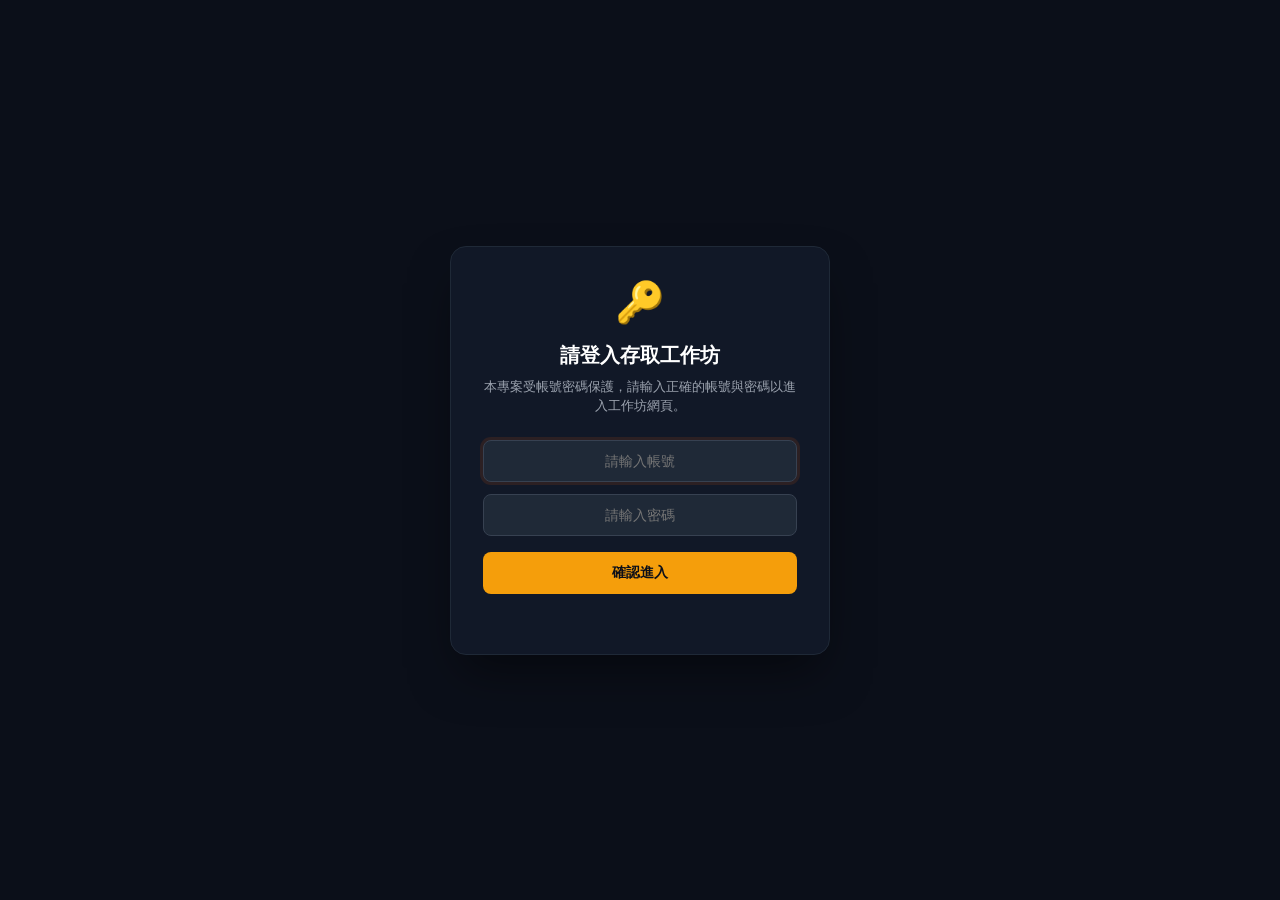
==== index.html @ 694200fd "feat: deploy HOOKED interactive workshop with Konya/Percy login protection and full assets" ====
<!DOCTYPE html>
<html lang="zh-Hant">
<head>
    <meta charset="UTF-8">
    <meta name="viewport" content="width=device-width, initial-scale=1.0">
    <title>HOOKED｜從自動反應到心理僵化 — 互動講義</title>
    <!-- Modern Fonts -->
    <link rel="preconnect" href="https://fonts.googleapis.com">
    <link rel="preconnect" href="https://fonts.gstatic.com" crossorigin>
    <link href="https://fonts.googleapis.com/css2?family=Outfit:wght@300;400;500;600;700;800&family=Plus+Jakarta+Sans:wght@300;400;500;600;700;800&family=Noto+Sans+TC:wght@300;400;500;700;900&display=swap" rel="stylesheet">
    
    <style>
        :root {
            --bg-page: #fafaf9; /* Cream/Rice White */
            --bg-card: #ffffff;
            --text-main: #1c1917; /* Dark Charcoal */
            --text-muted: #78716c;
            --border-color: #e7e5e4;
            
            /* Theme Accent Colors */
            --accent-green: #0f766e; /* Concept, Narrative, Reflection */
            --accent-orange: #ea580c; /* Core concepts, invitations */
            --accent-orange-hover: #c2410c;
            --accent-pink: #db2777; /* Exercise & Activity */
            --accent-pink-hover: #be185d;
            --accent-blue: #1d4ed8; /* Case study & Evidence */
            --accent-blue-hover: #1e40af;
            --accent-navy: #1e3a8a; /* Integration & Closing */
            
            --transition-speed: 0.35s;
            --shadow-premium: 0 20px 40px -15px rgba(28, 25, 23, 0.08);
        }

        * {
            box-sizing: border-box;
            margin: 0;
            padding: 0;
        }

        body {
            font-family: 'Plus Jakarta Sans', 'Noto Sans TC', sans-serif;
            background-color: var(--bg-page);
            color: var(--text-main);
            min-height: 100vh;
            display: flex;
            flex-direction: column;
            justify-content: center;
            align-items: center;
            overflow-x: hidden;
            padding: 20px;
        }

        /* 16:9 Presentation Wrapper */
        .presentation-wrapper {
            width: 100%;
            max-width: 1200px;
            aspect-ratio: 16 / 9;
            background: var(--bg-card);
            border: 1px solid var(--border-color);
            border-radius: 24px;
            box-shadow: var(--shadow-premium);
            position: relative;
            overflow: hidden;
            display: flex;
            flex-direction: column;
            transition: all 0.3s ease;
        }

        /* Slides viewport */
        .slides-viewport {
            flex: 1;
            position: relative;
            width: 100%;
            height: 100%;
        }

        /* Individual slide section */
        .slide-section {
            position: absolute;
            top: 0;
            left: 0;
            width: 100%;
            height: 100%;
            opacity: 0;
            pointer-events: none;
            display: flex;
            flex-direction: column;
            justify-content: space-between;
            padding: 40px 48px;
            transition: opacity var(--transition-speed) ease, transform var(--transition-speed) cubic-bezier(0.4, 0, 0.2, 1);
            transform: translateX(30px);
            overflow-y: auto;
        }

        .slide-section.active {
            opacity: 1;
            pointer-events: auto;
            transform: translateX(0);
        }

        .slide-section.prev-slide {
            transform: translateX(-30px);
        }

        /* Slide layout styles */
        .slide-header {
            display: flex;
            justify-content: space-between;
            align-items: flex-start;
            margin-bottom: 20px;
            border-bottom: 1px solid var(--border-color);
            padding-bottom: 12px;
            flex-shrink: 0;
        }

        .slide-type-tag {
            font-family: 'Outfit', sans-serif;
            font-size: 11px;
            font-weight: 800;
            text-transform: uppercase;
            letter-spacing: 2px;
            padding: 6px 14px;
            border-radius: 20px;
            color: white;
        }

        /* Accent theme badges */
        .tag-concept { background: var(--accent-green); }
        .tag-exercise { background: var(--accent-pink); }
        .tag-invitation { background: var(--accent-orange); }
        .tag-case { background: var(--accent-blue); }
        .tag-navy { background: var(--accent-navy); }

        .slide-title-wrap {
            display: flex;
            flex-direction: column;
            gap: 4px;
        }

        .slide-title {
            font-size: 24px;
            font-weight: 800;
            color: var(--text-main);
            letter-spacing: -0.5px;
        }

        .slide-subtitle {
            font-size: 13.5px;
            color: var(--text-muted);
        }

        .slide-body {
            flex: 1;
            display: flex;
            flex-direction: column;
            gap: 16px;
            justify-content: center;
        }

        /* Grid utilities */
        .grid-2 {
            display: grid;
            grid-template-columns: 1fr 1fr;
            gap: 28px;
            align-items: start;
        }

        .grid-3 {
            display: grid;
            grid-template-columns: 1fr 1fr 1fr;
            gap: 20px;
            align-items: start;
        }

        /* General Typography */
        p {
            font-size: 15px;
            line-height: 1.6;
            color: var(--text-main);
        }

        blockquote {
            border-left: 4px solid var(--accent-orange);
            padding: 10px 18px;
            background: #fff7ed;
            border-radius: 0 12px 12px 0;
            font-size: 14.5px;
            line-height: 1.55;
            color: #7c2d12;
            margin: 8px 0;
        }

        ul {
            padding-left: 20px;
            display: flex;
            flex-direction: column;
            gap: 6px;
        }

        li {
            font-size: 14px;
            line-height: 1.5;
            color: var(--text-main);
        }

        /* Inputs & Textareas */
        textarea, input[type="text"], input[type="number"] {
            width: 100%;
            background: #fafaf9;
            border: 1px solid var(--border-color);
            border-radius: 10px;
            padding: 10px 14px;
            font-family: inherit;
            font-size: 14px;
            color: var(--text-main);
            outline: none;
            transition: all 0.25s;
            resize: none;
        }

        textarea:focus, input[type="text"]:focus {
            border-color: var(--accent-orange);
            background: #ffffff;
            box-shadow: 0 0 0 3px rgba(234, 88, 12, 0.12);
        }

        .input-label {
            font-size: 12.5px;
            font-weight: 700;
            color: var(--text-muted);
            margin-bottom: 5px;
            display: block;
        }

        /* Buttons */
        .btn {
            display: inline-flex;
            align-items: center;
            justify-content: center;
            gap: 8px;
            padding: 10px 18px;
            border-radius: 10px;
            font-family: inherit;
            font-size: 13.5px;
            font-weight: 600;
            cursor: pointer;
            transition: all 0.2s;
            border: 1px solid transparent;
        }

        .btn-orange {
            background: var(--accent-orange);
            color: white;
        }

        .btn-orange:hover {
            background: var(--accent-orange-hover);
        }

        .btn-pink {
            background: var(--accent-pink);
            color: white;
        }

        .btn-pink:hover {
            background: var(--accent-pink-hover);
        }

        .btn-outline {
            background: transparent;
            border-color: var(--border-color);
            color: var(--text-main);
        }

        .btn-outline:hover {
            background: #f5f5f4;
        }

        .btn:disabled {
            background: #e7e5e4;
            color: #a8a29e;
            cursor: not-allowed;
            border-color: transparent;
        }

        /* Navigation Control Panel */
        .nav-control-panel {
            height: 72px;
            border-top: 1px solid var(--border-color);
            background: #ffffff;
            display: flex;
            align-items: center;
            justify-content: space-between;
            padding: 0 32px;
            flex-shrink: 0;
            z-index: 10;
        }

        .nav-btn-group {
            display: flex;
            align-items: center;
            gap: 12px;
        }

        .page-indicator-badge {
            font-family: 'Outfit', sans-serif;
            font-size: 14px;
            font-weight: 700;
            color: var(--text-main);
            background: #f5f5f4;
            padding: 6px 14px;
            border-radius: 20px;
            min-width: 70px;
            text-align: center;
        }

        .progress-bar-container {
            flex: 1;
            margin: 0 30px;
            display: flex;
            align-items: center;
            gap: 6px;
            height: 10px;
        }

        .progress-pill {
            flex: 1;
            height: 6px;
            background: #e7e5e4;
            border-radius: 4px;
            cursor: pointer;
            transition: all 0.2s;
        }

        .progress-pill.active {
            background: var(--accent-orange);
            height: 8px;
        }

        .progress-pill.passed {
            background: #a8a29e;
        }

        /* Autosave Badge */
        .autosave-badge {
            font-size: 11px;
            color: var(--accent-green);
            font-weight: 700;
            display: flex;
            align-items: center;
            gap: 4px;
            opacity: 0;
            transition: opacity 0.3s ease;
        }

        .autosave-badge.show {
            opacity: 1;
        }

        /* Watermark / Footer info */
        .slide-footer-watermark {
            margin-top: 16px;
            border-top: 1px dashed var(--border-color);
            padding-top: 10px;
            display: flex;
            justify-content: space-between;
            align-items: center;
            flex-shrink: 0;
        }

        /* Specific Page Designs */
        /* Page 1 Cover */
        #slide-1 {
            background-color: #0f172a;
            color: #f8fafc;
            justify-content: center;
            align-items: center;
            text-align: center;
        }

        #slide-1 .slide-title {
            color: #ffffff;
            font-size: 60px;
            font-weight: 900;
            font-family: 'Outfit', sans-serif;
            letter-spacing: 2px;
            margin-bottom: 10px;
            background: linear-gradient(135deg, #f97316, #db2777);
            -webkit-background-clip: text;
            -webkit-text-fill-color: transparent;
        }

        #slide-1 .slide-subtitle-chinese {
            font-size: 26px;
            font-weight: 700;
            letter-spacing: 1px;
            margin-bottom: 20px;
            color: #cbd5e1;
        }

        #slide-1 .slide-metaphor {
            font-size: 15px;
            font-style: italic;
            color: #94a3b8;
            border-left: none;
            background: transparent;
            padding: 0;
        }

        .vector-winding-line {
            width: 280px;
            height: 80px;
            margin: 20px auto;
            background-image: radial-gradient(circle, transparent 20%, #1e293b 20%, #1e293b 80%, transparent 80%, transparent), radial-gradient(circle, transparent 20%, #1e293b 20%, #1e293b 80%, transparent 80%, transparent);
            background-size: 20px 20px;
            background-position: 0 0, 10px 10px;
            opacity: 0.15;
        }

        /* Page 2 Quotes block */
        .cinematic-quote {
            font-size: 17.5px;
            font-weight: 600;
            color: var(--text-main);
            border-left: 4px solid var(--accent-pink);
            background: #fdf2f8;
            padding: 14px 20px;
            margin: 10px 0;
            border-radius: 0 12px 12px 0;
        }

        /* Video element styled container */
        .video-container {
            width: 100%;
            background: #000000;
            border-radius: 16px;
            overflow: hidden;
            box-shadow: 0 8px 24px rgba(0,0,0,0.12);
            border: 1px solid var(--border-color);
            position: relative;
            aspect-ratio: 16/9;
            display: flex;
            align-items: center;
            justify-content: center;
        }

        .video-player {
            width: 100%;
            height: 100%;
            object-fit: cover;
        }

        /* Page 8 Kiki-Bouba Guess buttons */
        .kiki-bouba-game-box {
            background: #ffffff;
            border: 1px solid var(--border-color);
            border-radius: 20px;
            padding: 24px;
            box-shadow: 0 4px 20px rgba(0,0,0,0.02);
            display: flex;
            flex-direction: column;
            gap: 20px;
        }

        .kiki-bouba-img {
            max-width: 100%;
            max-height: 220px;
            object-fit: contain;
            border-radius: 12px;
            display: block;
            margin: 0 auto;
        }

        .guess-card {
            background: #fafaf9;
            border: 1px solid var(--border-color);
            border-radius: 16px;
            padding: 16px;
            text-align: center;
            display: flex;
            flex-direction: column;
            gap: 12px;
            box-shadow: 0 2px 6px rgba(0,0,0,0.01);
        }

        .guess-title {
            font-size: 14.5px;
            font-weight: 700;
            color: var(--text-muted);
        }

        .guess-buttons {
            display: flex;
            gap: 12px;
            justify-content: center;
        }

        .btn-guess {
            flex: 1;
            padding: 12px 20px;
            font-family: 'Outfit', sans-serif;
            font-size: 18px;
            font-weight: 800;
            background: #ffffff;
            border: 2px solid var(--border-color);
            color: var(--text-main);
            border-radius: 12px;
            cursor: pointer;
            transition: all 0.2s cubic-bezier(0.4, 0, 0.2, 1);
        }

        .btn-guess:hover {
            border-color: var(--text-main);
            transform: translateY(-2px);
        }

        .btn-guess.active-kiki {
            background: var(--accent-pink);
            border-color: var(--accent-pink);
            color: #ffffff;
            box-shadow: 0 4px 14px rgba(219, 39, 119, 0.35);
        }

        .btn-guess.active-bouba {
            background: var(--accent-green);
            border-color: var(--accent-green);
            color: #ffffff;
            box-shadow: 0 4px 14px rgba(15, 118, 110, 0.35);
        }

        /* Gallery thumbnails style */
        .gallery-thumb {
            width: 48px;
            height: 48px;
            object-fit: cover;
            border-radius: 6px;
            border: 2px solid transparent;
            cursor: pointer;
            transition: all 0.2s;
            flex-shrink: 0;
        }

        .gallery-thumb:hover {
            border-color: var(--accent-orange);
            transform: scale(1.05);
        }

        .gallery-thumb.active {
            border-color: var(--accent-orange);
            box-shadow: 0 0 8px rgba(234, 88, 12, 0.3);
        }

        /* Pill classifications style */
        .btn-pill {
            flex: 1;
            padding: 8px 12px;
            font-size: 12px;
            font-weight: 600;
            border-radius: 20px;
            border: 1px solid var(--border-color);
            background: #ffffff;
            color: var(--text-main);
            cursor: pointer;
            transition: all 0.2s;
            text-align: center;
        }

        .btn-pill:hover {
            background: #f5f5f4;
        }

        .btn-pill.active-obs {
            background: #f0fdf4;
            border-color: var(--accent-green);
            color: #14532d;
            font-weight: 700;
            box-shadow: 0 2px 8px rgba(20, 83, 45, 0.1);
        }

        .btn-pill.active-int {
            background: #fff7ed;
            border-color: var(--accent-orange);
            color: #7c2d12;
            font-weight: 700;
            box-shadow: 0 2px 8px rgba(234, 88, 12, 0.1);
        }

        .btn-pill.active-uns {
            background: #f1f5f9;
            border-color: #64748b;
            color: #334155;
            font-weight: 700;
            box-shadow: 0 2px 8px rgba(100, 116, 139, 0.1);
        }

        .comp-table {
            width: 100%;
            border-collapse: collapse;
            background: #ffffff;
            border: 1px solid var(--border-color);
            border-radius: 12px;
            overflow: hidden;
            box-shadow: 0 4px 12px rgba(0,0,0,0.02);
            margin: 16px 0;
        }

        .comp-table th, .comp-table td {
            padding: 12px 18px;
            text-align: left;
            font-size: 14px;
        }

        .comp-table th {
            background: #fafaf9;
            font-weight: 700;
            border-bottom: 2px solid var(--border-color);
        }

        .comp-table td {
            border-bottom: 1px solid var(--border-color);
        }

        .comp-table tr:last-child td {
            border-bottom: none;
        }

        /* Case Study Highlighter */
        .case-text-pane {
            background: #ffffff;
            border: 1px solid var(--border-color);
            border-radius: 16px;
            padding: 14px 18px;
            height: 220px;
            overflow-y: hidden;
            line-height: 1.55;
            font-size: 13.5px;
            color: var(--text-main);
            box-shadow: inset 0 2px 8px rgba(0,0,0,0.01);
        }

        .case-sentence {
            cursor: pointer;
            border-radius: 4px;
            padding: 2px 4px;
            transition: all 0.2s;
        }

        .case-sentence:hover {
            background: #f5f5f4;
        }

        .case-sentence.highlight-individual {
            background: rgba(253, 186, 116, 0.4); /* light orange */
            border-bottom: 2px solid var(--accent-orange);
        }

        .case-sentence.highlight-team {
            background: rgba(167, 243, 208, 0.4); /* light green */
            border-bottom: 2px solid var(--accent-green);
        }

        .case-sentence.highlight-organization {
            background: rgba(191, 219, 254, 0.4); /* light blue */
            border-bottom: 2px solid var(--accent-blue);
        }

        .highlighter-legend {
            display: flex;
            gap: 16px;
            align-items: center;
            background: #fafaf9;
            padding: 12px 16px;
            border-radius: 12px;
            border: 1px solid var(--border-color);
        }

        .legend-pill {
            display: flex;
            align-items: center;
            gap: 8px;
            font-size: 13px;
            font-weight: 700;
            cursor: pointer;
            padding: 6px 12px;
            border-radius: 20px;
            border: 1px solid transparent;
            user-select: none;
        }

        .legend-pill.active {
            border-color: var(--text-main);
        }

        .indicator-dot {
            width: 12px;
            height: 12px;
            border-radius: 50%;
            display: inline-block;
        }

        /* Expandable cards */
        .analysis-accordions {
            display: flex;
            flex-direction: column;
            gap: 12px;
        }

        .accordion-card {
            border: 1px solid var(--border-color);
            border-radius: 16px;
            background: #ffffff;
            overflow: hidden;
            box-shadow: 0 4px 12px rgba(0,0,0,0.01);
            transition: all 0.3s;
        }

        .accordion-header {
            padding: 16px 24px;
            background: #fafaf9;
            font-weight: 700;
            font-size: 15px;
            cursor: pointer;
            display: flex;
            justify-content: space-between;
            align-items: center;
            user-select: none;
            border-bottom: 1px solid transparent;
        }

        .accordion-header.active {
            border-bottom-color: var(--border-color);
        }

        .accordion-body {
            padding: 20px 24px;
            display: none;
            flex-direction: column;
            gap: 16px;
        }

        .accordion-body.open {
            display: flex;
        }

        .highlight-feed {
            background: #fafaf9;
            border: 1px solid var(--border-color);
            border-radius: 12px;
            padding: 12px 16px;
            max-height: 120px;
            overflow-y: auto;
            font-size: 13px;
            display: flex;
            flex-direction: column;
            gap: 6px;
        }

        .highlight-feed-item {
            padding: 4px 8px;
            border-radius: 6px;
            font-style: italic;
        }

        /* Body Tension Selector */
        .body-silhouette-container {
            display: flex;
            justify-content: center;
            align-items: center;
            background: #ffffff;
            border: 1px solid var(--border-color);
            border-radius: 16px;
            padding: 16px;
            height: 280px;
        }

        .body-svg {
            height: 100%;
            max-height: 250px;
        }

        .body-hotspot {
            fill: rgba(234, 88, 12, 0.2);
            stroke: var(--accent-orange);
            stroke-width: 1.5;
            cursor: pointer;
            transition: all 0.2s;
        }

        .body-hotspot:hover {
            fill: rgba(234, 88, 12, 0.5);
        }

        .body-hotspot.selected {
            fill: var(--accent-orange);
            stroke: #ffffff;
            stroke-width: 2;
            filter: drop-shadow(0 0 4px rgba(234, 88, 12, 0.6));
        }

        /* Word counters */
        .counter-widget-card {
            background: #ffffff;
            border: 1px solid var(--border-color);
            border-radius: 16px;
            padding: 20px;
            display: flex;
            flex-direction: column;
            gap: 16px;
            box-shadow: 0 4px 12px rgba(0,0,0,0.01);
        }

        .counter-grid-chips {
            display: flex;
            flex-wrap: wrap;
            gap: 8px;
        }

        .counter-chip-btn {
            background: #fafaf9;
            border: 1px solid var(--border-color);
            border-radius: 20px;
            padding: 8px 14px;
            font-size: 13px;
            font-weight: 700;
            cursor: pointer;
            display: flex;
            align-items: center;
            gap: 6px;
            transition: all 0.2s;
        }

        .counter-chip-btn:hover {
            background: #f5f5f4;
        }

        .counter-chip-btn.certainty-active {
            border-color: var(--accent-orange);
            background: #fff7ed;
            color: #7c2d12;
        }

        .counter-chip-btn.open-active {
            border-color: var(--accent-green);
            background: #f0fdf4;
            color: #14532d;
        }

        .counter-display-bar {
            display: flex;
            align-items: center;
            justify-content: space-between;
            font-size: 13px;
            font-weight: 700;
            padding: 8px 12px;
            background: #fafaf9;
            border-radius: 8px;
            border: 1px solid var(--border-color);
        }

        /* closures */
        .pocket-checkbox-group {
            display: flex;
            flex-direction: column;
            gap: 10px;
            background: #fafaf9;
            padding: 16px;
            border-radius: 12px;
            border: 1px solid var(--border-color);
            max-height: 180px;
            overflow-y: auto;
        }

        .pocket-checkbox-label {
            display: flex;
            align-items: center;
            gap: 8px;
            font-size: 14.5px;
            font-weight: 600;
            cursor: pointer;
        }

        .pocket-checkbox-label input {
            width: 18px;
            height: 18px;
            cursor: pointer;
        }

        /* Utility Modal for Exporting */
        .modal {
            position: fixed;
            top: 0;
            left: 0;
            right: 0;
            bottom: 0;
            background: rgba(28, 25, 23, 0.4);
            backdrop-filter: blur(8px);
            z-index: 2000;
            display: none;
            align-items: center;
            justify-content: center;
            padding: 24px;
        }

        .modal.active {
            display: flex;
        }

        .modal-content {
            background: #ffffff;
            border-radius: 20px;
            max-width: 650px;
            width: 100%;
            max-height: 90vh;
            display: flex;
            flex-direction: column;
            box-shadow: 0 25px 50px -12px rgba(0,0,0,0.25);
            overflow: hidden;
            border: 1px solid var(--border-color);
        }

        .modal-header {
            padding: 20px 24px;
            border-bottom: 1px solid var(--border-color);
            display: flex;
            justify-content: space-between;
            align-items: center;
        }

        .modal-body {
            padding: 24px;
            overflow-y: auto;
            flex: 1;
        }

        .modal-footer {
            padding: 16px 24px;
            border-top: 1px solid var(--border-color);
            background: #fafaf9;
            display: flex;
            justify-content: flex-end;
            gap: 12px;
        }

        /* Toast notification */
        .toast {
            position: fixed;
            top: 30px;
            left: 50%;
            transform: translateX(-50%);
            background: #1c1917;
            color: #ffffff;
            padding: 12px 24px;
            border-radius: 30px;
            font-size: 14px;
            font-weight: 600;
            box-shadow: 0 10px 25px -5px rgba(0,0,0,0.15);
            z-index: 2100;
            display: none;
        }

        /* Premium secret card animation */
        .secret-card-hover {
            transition: transform 0.25s cubic-bezier(0.4, 0, 0.2, 1), box-shadow 0.25s cubic-bezier(0.4, 0, 0.2, 1) !important;
        }
        .secret-card-hover:hover {
            transform: translateY(-4px);
            box-shadow: 0 12px 24px -10px rgba(28, 25, 23, 0.08) !important;
        }

        /* Responsive Layout Overrides */
        @media (max-width: 1023px) {
            body {
                padding: 0;
            }
            .presentation-wrapper {
                aspect-ratio: auto;
                min-height: 100vh;
                border-radius: 0;
                border: none;
            }
            .slide-section {
                position: relative;
                opacity: 1;
                pointer-events: auto;
                transform: none !important;
                display: none;
                height: auto;
                min-height: calc(100vh - 72px);
                padding: 24px;
                overflow-y: visible;
            }
            .slide-section.active {
                display: flex;
            }
            .grid-2, .grid-3 {
                grid-template-columns: 1fr;
                gap: 20px;
            }
            .progress-bar-container {
                margin: 0 16px;
            }
        }
    
        /* Slide 2 Progressive Reveal styles */
        .slide2-hide-initially {
            opacity: 0;
            pointer-events: none;
            transition: opacity 0.5s ease;
        }
        .slide2-revealed .slide2-hide-initially {
            opacity: 1;
            pointer-events: auto;
        }

        /* High-quality print styles for PDF generation */
        @media print {
            body {
                background: #ffffff !important;
                color: #000000 !important;
                padding: 0 !important;
                margin: 0 !important;
                display: block !important;
                overflow: visible !important;
                -webkit-print-color-adjust: exact !important;
                print-color-adjust: exact !important;
            }
            #password-gate {
                display: none !important;
            }
            .presentation-wrapper {
                border: none !important;
                box-shadow: none !important;
                max-width: none !important;
                width: 100% !important;
                height: auto !important;
                aspect-ratio: auto !important;
                display: block !important;
                overflow: visible !important;
                background: #ffffff !important;
            }
            .slides-viewport {
                display: block !important;
                height: auto !important;
                overflow: visible !important;
            }
            .slide-section {
                position: relative !important;
                top: auto !important;
                left: auto !important;
                width: 100% !important;
                height: 100vh !important;
                aspect-ratio: 16 / 9 !important;
                opacity: 1 !important;
                pointer-events: auto !important;
                transform: none !important;
                display: flex !important;
                flex-direction: column !important;
                justify-content: space-between !important;
                page-break-after: always !important;
                break-after: page !important;
                overflow: hidden !important;
                padding: 40px 48px !important;
                box-sizing: border-box !important;
                margin: 0 !important;
                background: #ffffff !important;
            }
            .slide2-hide-initially {
                opacity: 1 !important;
                pointer-events: auto !important;
            }
            /* Reveal all progressive overlays */
            [id^="reveal-overlay-"] {
                display: none !important;
            }
            [id^="reveal-content-"] {
                filter: none !important;
                pointer-events: auto !important;
            }
            /* Hide print-unfriendly interface elements */
            .nav-control-panel, .autosave-badge, .btn, .btn-outline, .btn-orange, .autosave-badge {
                display: none !important;
            }
        }
</style>
</head>
<body>

    <!-- Login Protection Overlay -->
    <div id="password-gate" style="position: fixed; top: 0; left: 0; right: 0; bottom: 0; background-color: #0b0f19; display: flex; align-items: center; justify-content: center; z-index: 99999; transition: opacity 0.3s ease; font-family: system-ui, -apple-system, sans-serif;">
        <div style="background-color: #111827; border: 1px solid #1f2937; border-radius: 16px; padding: 32px; max-width: 380px; width: 100%; margin: 16px; text-align: center; box-shadow: 0 25px 50px -12px rgba(0, 0, 0, 0.5); color: #f3f4f6;">
            <div style="font-size: 40px; margin-bottom: 16px;">🔑</div>
            <h2 style="font-size: 20px; font-weight: bold; margin-bottom: 8px; color: #ffffff;">請登入存取工作坊</h2>
            <p style="color: #9ca3af; font-size: 13px; line-height: 1.5; margin-bottom: 24px;">本專案受帳號密碼保護，請輸入正確的帳號與密碼以進入工作坊網頁。</p>
            <form id="password-form" onsubmit="handleGateSubmit(event)">
                <input type="text" id="gate-username-input" style="width: 100%; box-sizing: border-box; padding: 12px; background-color: #1f2937; border: 1px solid #374151; border-radius: 8px; color: #ffffff; text-align: center; font-size: 14px; outline: none; margin-bottom: 12px; transition: border-color 0.2s;" placeholder="請輸入帳號" required autofocus autocomplete="username">
                <input type="password" id="gate-password-input" style="width: 100%; box-sizing: border-box; padding: 12px; background-color: #1f2937; border: 1px solid #374151; border-radius: 8px; color: #ffffff; text-align: center; font-size: 14px; outline: none; margin-bottom: 16px; transition: border-color 0.2s;" placeholder="請輸入密碼" required autocomplete="current-password">
                <button type="submit" style="width: 100%; padding: 12px; background-color: #f59e0b; border: none; border-radius: 8px; color: #0b0f19; font-weight: bold; font-size: 14px; cursor: pointer; transition: background-color 0.2s;">確認進入</button>
            </form>
            <p id="gate-error-msg" style="color: #ef4444; font-size: 12px; margin-top: 12px; height: 16px; opacity: 0; transition: opacity 0.2s; margin-bottom: 0;">帳號或密碼錯誤，請重試！</p>
        </div>
    </div>
    
    <script>
        (function() {
            if (sessionStorage.getItem('ea_hook_unlocked_konya') === 'true') {
                document.getElementById('password-gate').style.display = 'none';
            }
        })();

        function handleGateSubmit(e) {
            e.preventDefault();
            const username = document.getElementById('gate-username-input').value.trim();
            const password = document.getElementById('gate-password-input').value;
            const errorMsg = document.getElementById('gate-error-msg');
            
            if (username === 'Konya' && password === 'Percy') {
                sessionStorage.setItem('ea_hook_unlocked_konya', 'true');
                const gate = document.getElementById('password-gate');
                gate.style.opacity = '0';
                setTimeout(() => {
                    gate.style.display = 'none';
                }, 300);
            } else {
                errorMsg.style.opacity = '1';
                document.getElementById('gate-password-input').value = '';
                setTimeout(() => {
                    errorMsg.style.opacity = '0';
                }, 3000);
            }
        }
    </script>

    <!-- MAIN PRESENTATION SLIDESHOW -->
    <div class="presentation-wrapper">
        <div class="slides-viewport">

            <!-- PAGE 1: COVER -->
            <section class="slide-section active" id="slide-1">
                <div>
                    <h1 class="slide-title">HOOKED</h1>
                    <div class="slide-subtitle-chinese">從自動反應到心理僵化</div>
                    <div class="vector-winding-line"></div>
                    <blockquote class="slide-metaphor">
                        「當腦中的故事開始替我們做決定」<br>
                        <span style="font-size: 13px; color: #64748b; margin-top: 8px; display: inline-block;">When the story writes us — 當我們寫下故事，故事也開始寫下我們。</span>
                    </blockquote>
                </div>
                
                <div class="slide-footer-watermark">
                    <span style="font-size: 11px; color: var(--text-muted);">01 / 29 Cover</span>
                </div>
            </section>

            <!-- PAGE 2: FOREWORD -->
            <section class="slide-section" id="slide-2" onclick="onSlide2Click(event)" style="cursor: pointer; overflow:hidden;">
                <div class="slide-header slide2-hide-initially">
                    <div class="slide-title-wrap">
                        <div class="slide-title">腦中的電影，一直在播放</div>
                        <div class="slide-subtitle">一個故事如何反過來寫下我們。</div>
                    </div>
                    <span class="slide-type-tag tag-concept">概念開場</span>
                </div>
                
                <div class="slide-body grid-2">
                    <div>
                        <div class="slide2-hide-initially">
                            <p style="margin-bottom: 12.5px; line-height: 1.65; font-size:14px; color: var(--text-main);">
                                一部電影能否吸引觀眾，往往取決於它的「Hook」——一個簡單卻能抓住注意力、啟動情節並推動故事向前的核心設定。
                            </p>
                            <p style="margin-bottom: 12.5px; line-height: 1.65; font-size:14px; color: var(--text-main);">
                                我們的心智也在做類似的事。
                            </p>
                            <p style="margin-bottom: 12.5px; line-height: 1.65; font-size:14px; color: var(--text-main);">
                                每天的每一分鐘，我們都在替發生的事情編寫劇本，而這些劇本會在腦中的電影院裡播放。
                            </p>
                            <p style="margin-bottom: 12.5px; line-height: 1.65; font-size:14px; font-weight: 700; color: var(--accent-orange);">
                                但在自己的故事裡，被勾住並不一定令人著迷。它更常表現為一種讓人失去彈性的自動反應：
                            </p>
                        </div>
                        <div style="display:flex; flex-direction:column; gap:6px; margin-top:8px;">
                            <div style="font-size: 13.5px; font-weight: 600; color: var(--text-main); border-left: 4px solid var(--accent-pink); background: #fdf2f8; padding: 10px 14px; border-radius: 0 10px 10px 0; line-height: 1.5; box-shadow: 0 2px 6px rgba(0,0,0,0.01);">「再試也沒有用。」</div>
                            <div style="font-size: 13.5px; font-weight: 600; color: var(--text-main); border-left: 4px solid var(--accent-pink); background: #fdf2f8; padding: 10px 14px; border-radius: 0 10px 10px 0; line-height: 1.5; box-shadow: 0 2px 6px rgba(0,0,0,0.01);">「我們一直都是這樣做。」</div>
                            <div style="font-size: 13.5px; font-weight: 600; color: var(--text-main); border-left: 4px solid var(--accent-pink); background: #fdf2f8; padding: 10px 14px; border-radius: 0 10px 10px 0; line-height: 1.5; box-shadow: 0 2px 6px rgba(0,0,0,0.01);">「反正沒有人會聽。」</div>
                        </div>
                    </div>
                    <div class="slide2-hide-initially">
                        <p style="margin-bottom: 10px; line-height: 1.6; font-size:14px; font-weight: 700; color: var(--accent-green);">
                            👥 團隊與文化也會被勾住：
                        </p>
                        <p style="margin-bottom: 10px; line-height: 1.6; font-size:13px; color: var(--text-main);">
                            部門壁壘、僵硬規則、未受檢視的慣例，以及那些經常出現的「他們就是抗拒改變」，都可能排擠調整與適應的空間。
                        </p>
                        <p style="margin-bottom: 10px; line-height: 1.6; font-size:13px; color: var(--text-main);">
                            電影繼續播放，視野逐漸收窄，情節也愈來愈缺乏可能。
                        </p>
                        <blockquote style="margin: 8px 0; padding: 10px 14px; font-size: 12.5px; background: #fafaf9; border-left: 4px solid var(--accent-orange); color:#7c2d12; line-height:1.55;">
                            「你已經看過這部電影。我們的想法與感受，開始取代實際發生的事。我們習慣採取的行動，開始取代真正需要的行動。同一幕不斷重演，一次又一次。」
                        </blockquote>
                    </div>
                </div>

                <div class="slide-footer-watermark slide2-hide-initially">
                    <span style="font-size: 11px; color: var(--text-muted);">02 / 29 腦中的電影</span>
                </div>
            </section>

            <!-- PAGE 3: INTRO (LOCALIZED) -->
            <section class="slide-section" id="slide-3">
                <div class="slide-header">
                    <div class="slide-title-wrap">
                        <div class="slide-title">什麼是被「Hook」住？</div>
                        <div class="slide-subtitle">白話來說就是我們被大腦劇本給「套路」或「卡關」了。</div>
                    </div>
                    <span class="slide-type-tag tag-concept">概念開場</span>
                </div>
                
                <div class="slide-body" style="max-width: 800px; margin: 0 auto; width: 100%; display: flex; flex-direction: column; gap: 20px; justify-content: center;">
                    <div style="background: #fafaf9; border: 1px solid var(--border-color); border-radius: 20px; padding: 24px 32px; box-shadow: 0 4px 20px rgba(0,0,0,0.01);">
                        <p style="margin-bottom: 16px; font-weight: 800; font-size: 17px; color: var(--accent-orange); display: flex; align-items: center; gap: 6px;">💡 什麼是「被 Hook 住」？</p>
                        <p style="line-height: 1.7; font-size: 14.5px; color: var(--text-main); margin-bottom: 20px;">
                            「被 Hook 住」在心理學上是指<strong>認知融合</strong>。當日常事情發生時，我們的大腦會像自動導航一樣，在毫秒之間自動編好一套劇本，並讓我們對這個劇本深信不疑，失去退一步思考的彈性。
                        </p>
                        
                        <p style="margin-bottom: 12px; font-weight: 800; font-size: 15px; color: var(--accent-pink); display: flex; align-items: center; gap: 6px; border-top: 1px dashed var(--border-color); padding-top: 16px;">📌 台灣職場與生活的日常寫照：</p>
                        <ul style="gap: 10px; font-size: 14px; padding-left: 20px; color: var(--text-main);">
                            <li><strong>LINE 訊息不讀不回半天 ➔</strong> 大腦警報：「他絕對是故意針對我、討厭我！」</li>
                            <li><strong>開會時主管眉頭皺了一下 ➔</strong> 心中劇本：「完了，他是不是看不起我的提案？」</li>
                            <li><strong>主管簡訊：『等一下來辦公室找我』 ➔</strong> 恐慌腦補：「天啊，我是不是要被開除了？」</li>
                        </ul>
                    </div>
                </div>

                <div class="slide-footer-watermark">
                    <span style="font-size: 11px; color: var(--text-muted);">03 / 29 什麼是 Hooked</span>
                </div>
            </section>

            <!-- PAGE 4: EXPLORE MAP -->
            <section class="slide-section" id="slide-4">
                <div class="slide-header">
                    <div class="slide-title-wrap">
                        <div class="slide-title">課程學習地圖與影響範圍</div>
                        <div class="slide-subtitle">當想法與感受開始接管我們時，我們如何找回選擇。</div>
                    </div>
                    <span class="slide-type-tag tag-concept">學習地圖</span>
                </div>
                
                <div class="slide-body grid-2">
                    <div style="background: #f0f4f1; padding: 24px; border-radius: 16px; border: 1px solid rgba(15, 118, 110, 0.15); height: 100%;">
                        <h3 style="color: var(--accent-green); margin-bottom: 12px; font-size: 17px;">🔍 一起來探索...</h3>
                        <p style="font-size:14px; margin-bottom: 12px;">當想法、感受、角色或情境開始接管我們時，我們如何重新找回選擇：</p>
                        <ul style="gap: 6px;">
                            <li>如何察覺自己被勾住的時刻。</li>
                            <li>心理僵化如何出現在我們自己身上。</li>
                            <li>它如何出現在我們支持的人身上。</li>
                            <li>它如何進入團隊、關係與組織系統。</li>
                            <li>如何重新拉開距離，找回彈性。</li>
                        </ul>
                    </div>
                    <div style="background: #fff7ed; padding: 24px; border-radius: 16px; border: 1px solid rgba(234, 88, 12, 0.15); height: 100%;">
                        <h3 style="color: var(--accent-orange); margin-bottom: 12px; font-size: 17px;">⚠️ 這為什麼重要？</h3>
                        <ul style="gap: 6px;">
                            <li>我們容易與當下經驗黏在一起，視角收窄，選項減少。</li>
                            <li>這種融合會改變關係中的語氣，削弱心理安全感。</li>
                            <li>影響團隊決策、合作以及工作與生活的日常品質。</li>
                            <li>在不確定、時間壓力下，更容易導致團隊僵化。</li>
                        </ul>
                        <blockquote style="margin-top: 14px; padding: 8px 12px; font-size: 13px;">
                            <strong>心理僵化會縮小我們的視野，也縮小我們的選擇。</strong>
                        </blockquote>
                    </div>
                </div>

                <div class="slide-footer-watermark">
                    <span style="font-size: 11px; color: var(--text-muted);">04 / 29 學習地圖</span>
                </div>
            </section>

            <!-- PAGE 4: THOUGHT EXPERIMENT - SCENARIO 1 (PHONE) -->
            <section class="slide-section" id="slide-5">
                <div class="slide-header">
                    <div class="slide-title-wrap">
                        <div class="slide-title">體驗一｜黑暗中手機突然震動</div>
                        <div class="slide-subtitle">專注觀看左側情境影片，並如實記錄您的身心反應。</div>
                    </div>
                    <span class="slide-type-tag tag-exercise">感官體驗</span>
                </div>
                
                <div class="slide-body grid-2">
                    <div class="video-container">
                        <video class="video-player" src="Close_up_shot_of_a_smartphone.mp4" autoplay loop muted playsinline></video>
                    </div>
                    <div style="display: flex; flex-direction: column; gap: 16px;">
                        <div>
                            <span class="input-label">✍️ 1. 在這個情境下，我的身體感覺到……</span>
                            <textarea id="bodyFeeling_1" data-state-key="bodyFeeling_1" placeholder="例如：呼吸微停、手心微出汗、胸口有些許緊縮感..." rows="3"></textarea>
                        </div>
                        <div>
                            <span class="input-label">✍️ 2. 我會怎麼解讀這個情境？ (我腦中的故事是)</span>
                            <textarea id="firstStory_1" data-state-key="firstStory_1" placeholder="例如：完了，是不是出了什麼大事？感覺一定有緊急危機要處理..." rows="3"></textarea>
                        </div>
                    </div>
                </div>

                <div class="slide-footer-watermark">
                    <span style="font-size: 11px; color: var(--text-muted);">05 / 29 思想體驗 (1/4)</span>
                </div>
            </section>

            <!-- PAGE 5: THOUGHT EXPERIMENT - SCENARIO 2 (EMAIL) -->
            <section class="slide-section" id="slide-6">
                <div class="slide-header">
                    <div class="slide-title-wrap">
                        <div class="slide-title">體驗二｜收件匣信件爆滿</div>
                        <div class="slide-subtitle">專注觀看左側情境影片，並如實記錄您的身心反應。</div>
                    </div>
                    <span class="slide-type-tag tag-exercise">感官體驗</span>
                </div>
                
                <div class="slide-body grid-2">
                    <div class="video-container">
                        <video class="video-player" src="First_person_perspective_of_a.mp4" autoplay loop muted playsinline></video>
                    </div>
                    <div style="display: flex; flex-direction: column; gap: 16px;">
                        <div>
                            <span class="input-label">✍️ 1. 在這個情境下，我的身體感覺到……</span>
                            <textarea id="bodyFeeling_2" data-state-key="bodyFeeling_2" placeholder="例如：肩膀聳起、心跳稍微加快、呼吸變急促且淺..." rows="3"></textarea>
                        </div>
                        <div>
                            <span class="input-label">✍️ 2. 我會怎麼解讀這個情境？ (我腦中的故事是)</span>
                            <textarea id="firstStory_2" data-state-key="firstStory_2" placeholder="例如：事情永遠做不完！我是不是快要崩潰被事情淹沒了？..." rows="3"></textarea>
                        </div>
                    </div>
                </div>

                <div class="slide-footer-watermark">
                    <span style="font-size: 11px; color: var(--text-muted);">06 / 29 思想體驗 (2/4)</span>
                </div>
            </section>

            <!-- PAGE 6: THOUGHT EXPERIMENT - SCENARIO 3 (AIRPORT) -->
            <section class="slide-section" id="slide-7">
                <div class="slide-header">
                    <div class="slide-title-wrap">
                        <div class="slide-title">體驗三｜機場漫長急躁的排隊</div>
                        <div class="slide-subtitle">專注觀看左側情境影片，並如實記錄您的身心反應。</div>
                    </div>
                    <span class="slide-type-tag tag-exercise">感官體驗</span>
                </div>
                
                <div class="slide-body grid-2">
                    <div class="video-container">
                        <video class="video-player" src="Busy_airport_terminal_ambience.mp4" autoplay loop muted playsinline></video>
                    </div>
                    <div style="display: flex; flex-direction: column; gap: 16px;">
                        <div>
                            <span class="input-label">✍️ 1. 在這個情境下，我的身體感覺到……</span>
                            <textarea id="bodyFeeling_3" data-state-key="bodyFeeling_3" placeholder="例如：雙腿緊繃、眉頭微皺、呼吸感到有些悶熱與壓迫..." rows="3"></textarea>
                        </div>
                        <div>
                            <span class="input-label">✍️ 2. 我會怎麼解讀這個情境？ (我腦中的故事是)</span>
                            <textarea id="firstStory_3" data-state-key="firstStory_3" placeholder="例如：要趕不上飛機了！為什麼這些人動作那麼慢？真的好煩躁..." rows="3"></textarea>
                        </div>
                    </div>
                </div>

                <div class="slide-footer-watermark">
                    <span style="font-size: 11px; color: var(--text-muted);">07 / 29 思想體驗 (3/4)</span>
                </div>
            </section>

            <!-- PAGE 7: THOUGHT EXPERIMENT - SCENARIO 4 (OFFICE) -->
            <section class="slide-section" id="slide-8">
                <div class="slide-header">
                    <div class="slide-title-wrap">
                        <div class="slide-title">體驗四｜辦公室有節奏的敲鍵盤無人抬頭</div>
                        <div class="slide-subtitle">專注觀看左側情境影片，並如實記錄您的身心反應。</div>
                    </div>
                    <span class="slide-type-tag tag-exercise">感官體驗</span>
                </div>
                
                <div class="slide-body grid-2">
                    <div class="video-container">
                        <video class="video-player" src="Tracking_shot_through_a_modern.mp4" autoplay loop muted playsinline></video>
                    </div>
                    <div style="display: flex; flex-direction: column; gap: 16px;">
                        <div>
                            <span class="input-label">✍️ 1. 在這個情境下，我的身體感覺到……</span>
                            <textarea id="bodyFeeling_4" data-state-key="bodyFeeling_4" placeholder="例如：喉嚨有些乾澀、雙手冰冷、身體有種麻木隔離感..." rows="3"></textarea>
                        </div>
                        <div>
                            <span class="input-label">✍️ 2. 我會怎麼解讀這個情境？ (我腦中的故事是)</span>
                            <textarea id="firstStory_4" data-state-key="firstStory_4" placeholder="例如：每個人都像沒有靈魂的機器人，在這裡根本不安全，不能隨便說話..." rows="3"></textarea>
                        </div>
                    </div>
                </div>

                <div class="slide-footer-watermark">
                    <span style="font-size: 11px; color: var(--text-muted);">08 / 29 思想體驗 (4/4)</span>
                </div>
            </section>

            <!-- PAGE 8: KIKI BOUBA GUESS -->
            <section class="slide-section" id="slide-9">
                <div class="slide-header">
                    <div class="slide-title-wrap">
                        <div class="slide-title">練習｜Kiki & Bouba 直覺配對</div>
                        <div class="slide-subtitle">請點選按鈕，憑直覺猜一猜左側與右側圖形各自對應哪一個名字。</div>
                    </div>
                    <span class="slide-type-tag tag-exercise">直覺配對</span>
                </div>
                
                <div class="slide-body">
                    <div class="kiki-bouba-game-box">
                        <div>
                            <img src="KIKI AND BOUBA.jpg" alt="Kiki and Bouba Shapes" class="kiki-bouba-img">
                        </div>
                        
                        <div class="grid-2" style="max-width: 650px; margin: 0 auto; width: 100%;">
                            <!-- Left Guess Card -->
                            <div class="guess-card">
                                <span class="guess-title">👈 左側圖形是？</span>
                                <div class="guess-buttons">
                                    <button type="button" class="btn-guess" id="btn-left-kiki" onclick="makeGuess('left', 'kiki')">Kiki</button>
                                    <button type="button" class="btn-guess" id="btn-left-bouba" onclick="makeGuess('left', 'bouba')">Bouba</button>
                                </div>
                            </div>
                            <!-- Right Guess Card -->
                            <div class="guess-card">
                                <span class="guess-title">👉 右側圖形是？</span>
                                <div class="guess-buttons">
                                    <button type="button" class="btn-guess" id="btn-right-kiki" onclick="makeGuess('right', 'kiki')">Kiki</button>
                                    <button type="button" class="btn-guess" id="btn-right-bouba" onclick="makeGuess('right', 'bouba')">Bouba</button>
                                </div>
                            </div>
                        </div>
                    </div>
                    
                    <div style="display:flex; justify-content:space-between; align-items:center; margin-top: 8px; background:#fdf2f8; padding: 10px 20px; border-radius:12px; border:1px dashed var(--accent-pink);">
                        <div>
                            <span class="input-label" style="margin-bottom:0; display:inline-block; margin-right:10px;">你花了多久做出決定？</span>
                            <select id="decisionSpeed" data-state-key="decisionSpeed" style="width: 200px; padding:6px; border-radius:8px; background:#ffffff;">
                                <option value="">-- 請選擇 --</option>
                                <option value="almost-instantly">幾乎立刻</option>
                                <option value="thought-briefly">思考了一下</option>
                                <option value="hesitated">有些猶豫</option>
                                <option value="hard-to-decide">很難決定</option>
                            </select>
                        </div>
                    </div>
                </div>

                <div class="slide-footer-watermark">
                    <span style="font-size: 11px; color: var(--text-muted);">09 / 29 Kiki-Bouba 直覺</span>
                </div>
            </section>

            <!-- PAGE 9: CHOICE FEELINGS -->
            <section class="slide-section" id="slide-10">
                <div class="slide-header">
                    <div class="slide-title-wrap">
                        <div class="slide-title">書寫邀請｜做決定時的狀態記錄</div>
                        <div class="slide-subtitle">在知道常見結果之前，記錄您的內在心智運作。</div>
                    </div>
                    <span class="slide-type-tag tag-invitation">書寫邀請</span>
                </div>
                
                <div class="slide-body grid-2">
                    <div style="display:flex; flex-direction:column; gap: 14px;">
                        <div>
                            <span class="input-label">✍️ 當你做出選擇時，你感覺到什麼？</span>
                            <textarea id="instinctFeeling" data-state-key="instinctFeeling" placeholder="例如：自然、確定、沒有多想、覺得其中一個答案很明顯、稍微猶豫……" rows="3"></textarea>
                        </div>
                        <div>
                            <span class="input-label">✍️ 你認為自己是根據什麼做出判斷？</span>
                            <textarea id="decisionBasis" data-state-key="decisionBasis" placeholder="例如：聲音的形狀、發音的嘴型、尖銳與平滑的視覺感覺..." rows="3"></textarea>
                        </div>
                    </div>
                    
                    <div style="display:flex; flex-direction:column; gap: 20px; justify-content: center;">
                        <div class="slider-wrapper">
                            <span class="input-label">📊 你的大腦多快就覺得自己「知道」答案？ (信心/確定感評分)</span>
                            <div class="slider-labels">
                                <span>1 (完全沒把握)</span>
                                <span id="certaintyValLabel" style="font-weight:800; color:var(--accent-orange); font-size:16px;">5</span>
                                <span>10 (非常確定)</span>
                            </div>
                            <input type="range" id="certaintyScore" data-state-key="certaintyScore" min="1" max="10" value="5" oninput="document.getElementById('certaintyValLabel').textContent = this.value; saveState();">
                        </div>

                        <div style="text-align: center;">
                            <button id="btnViewResult" class="btn btn-pink" style="padding: 14px 28px; width: 100%; font-size:15px; cursor: pointer;" onclick="goToSlide(11)">
                                🔓 查看大家通常怎麼選 (點擊進入下一頁揭曉)
                            </button>
                        </div>
                    </div>
                </div>

                <div class="slide-footer-watermark">
                    <span style="font-size: 11px; color: var(--text-muted);">10 / 29 選擇時的感受</span>
                </div>
            </section>

            <!-- PAGE 10: KIKI BOUBA REVEAL -->
            <section class="slide-section" id="slide-11">
                <div class="slide-header">
                    <div class="slide-title-wrap">
                        <div class="slide-title">Kiki & Bouba 實驗揭曉</div>
                        <div class="slide-subtitle">世界上大多數人都做出了一模一樣的選擇</div>
                    </div>
                    <span class="slide-type-tag tag-exercise">結果揭曉</span>
                </div>
                
                <div class="slide-body grid-2">
                    <div class="kiki-bouba-img-container" style="background:#fef1f8; text-align: center; border-radius: 16px; padding: 12px;">
                        <img src="KIKI AND BOUBA.jpg" alt="Kiki and Bouba Reveal" class="kiki-bouba-img">
                        <div style="display:flex; justify-content: space-around; width: 100%; margin-top: 12px; font-weight:800; font-size: 18px; color: var(--accent-pink);">
                            <span>⚡ 左圖：Kiki</span>
                            <span>☁️ 右圖：Bouba</span>
                        </div>
                    </div>
                    <div>
                        <p style="margin-bottom:12px; font-weight: 700; color: var(--accent-pink);">為什麼會這樣？我們甚至不會說這種抽象語言！</p>
                        <p style="margin-bottom:12px; font-size: 14.5px;">這被稱為「跨感官聯結」，大腦會自動且瞬間將<strong>視覺上的尖銳形狀</strong>與<strong>發音短促的 Kiki</strong> 連結；將<strong>圓滑的水滴狀</strong>與<strong>圓潤飽滿的 Bouba</strong> 連結。</p>
                        <p style="font-size: 14px; color: var(--text-muted); margin-bottom: 12px;">大腦是一部意義製造機。面對完全陌生的符號，它會在毫秒間建立解釋，並帶給您強烈的「確定感」。</p>
                        
                        <div>
                            <span class="input-label" style="font-size:12px;">✍️ 反思：在工作或生活中，還有哪些時候大腦也會如此「瞬間編出故事」？</span>
                            <textarea id="lifeInstantStory" data-state-key="lifeInstantStory" placeholder="例如：看到某人的表情、收到一句簡短訊息、對方沒有回信、主管沒有採納提案、同事在會議中沉默..." rows="2" style="font-size:13px;"></textarea>
                        </div>
                    </div>
                </div>

                <div class="slide-footer-watermark">
                    <span style="font-size: 11px; color: var(--text-muted);">11 / 29 實驗揭曉</span>
                </div>
            </section>

            <!-- PAGE 11: HOOK BIAS ROUND 1 (PURE EXPERIENCE) -->
            <section class="slide-section" id="slide-12">
                <div class="slide-header">
                    <div class="slide-title-wrap">
                        <div class="slide-title">活動一｜第一輪：快速命名 (Quick Naming)</div>
                        <div class="slide-subtitle">指認事實：專注於周遭事物，觀察此時心智的速度。</div>
                    </div>
                    <span class="slide-type-tag tag-exercise">第一輪</span>
                </div>
                
                <div class="slide-body grid-2">
                    <div style="background:#f0fdf4; border:1px solid rgba(15,118,110,0.1); padding:28px; border-radius:20px; height:100%; display:flex; flex-direction:column; justify-content:center; gap:16px;">
                        <p style="font-size:17px; line-height:1.75; font-weight:700; color:var(--accent-green);">
                            「請以最快的速度，指著你周圍視線所及的任何物件，並大聲喊出它的名字。」
                        </p>
                        <p style="font-size:14.5px; line-height:1.6; color:var(--text-muted);">
                            （例如：白板、椅子、燈、窗戶、杯子、滑鼠...）<br><br>
                            * 規則：只喊名詞，不加任何多餘的形容與好壞修飾。
                        </p>
                    </div>
                    
                    <div style="display:flex; flex-direction:column; justify-content:flex-start; gap:12px; height:100%;">
                        <div>
                            <span class="input-label" style="font-size:13.5px; margin-bottom:4px; display:block;">✍️ 體驗記錄：在這一輪「指認事實物體」時，我感覺大腦的反應是...</span>
                            <textarea id="biasRound1Feel" data-state-key="biasRound1Feel" placeholder="例如：速度非常快，看見什麼就脫口而出，完全不需要耗費腦力去思考..." rows="3" style="font-size:12.5px; padding:10px;"></textarea>
                        </div>
                        
                        <!-- Decrypt Card Round 1 -->
                        <div id="reveal-card-12" onclick="revealCard(12)" style="position: relative; cursor: pointer; border-radius: 16px; margin-top: 4px;">
                            <!-- Overlay -->
                            <div id="reveal-overlay-12" style="position: absolute; top:0; left:0; width:100%; height:100%; background: rgba(240,253,254,0.85); border: 1px dashed var(--accent-green); border-radius:16px; display:flex; align-items:center; justify-content:center; z-index:10; transition: opacity 0.3s ease;">
                                <span style="color: var(--accent-green); font-weight:800; font-size:13px;">💡 點擊滑鼠看第一輪原理與解密</span>
                            </div>
                            
                            <!-- Content (Initially blurred) -->
                            <div id="reveal-content-12" style="filter: blur(4px); pointer-events: none; transition: filter 0.3s ease; background:#f0fdf4; border:1px solid rgba(15,118,110,0.15); padding:12px 16px; border-radius:16px; box-shadow:0 2px 8px rgba(0,0,0,0.01);">
                                <div style="display:flex; align-items:center; gap:8px; margin-bottom:4px;">
                                    <span style="background:var(--accent-green); color:white; font-size:9px; font-weight:800; padding:2px 6px; border-radius:20px; font-family:'Outfit';">ROUND 1</span>
                                    <strong style="color:var(--accent-green); font-size:13px;">Fact Categorization</strong>
                                </div>
                                <h4 style="font-size:13.5px; font-weight:800; margin-bottom:4px; color:#14532d;">第一輪：分類指認</h4>
                                <p style="font-size:11.5px; line-height:1.45; color:#166534; margin: 0;">
                                    大腦極速匹配名詞資料庫。這雖省力，卻容易讓我們養成習慣，<strong>誤以為我們隨口說出的「個人解讀」，事實上只是主觀故事，卻被當作不可推翻的客觀事實。</strong>
                                </p>
                            </div>
                        </div>
                    </div>
                </div>

                <div class="slide-footer-watermark">
                    <span style="font-size: 11px; color: var(--text-muted);">12 / 29 Hook Bias 快速命名</span>
                </div>
            </section>

            <!-- PAGE 12: HOOK BIAS ROUND 2 (PURE EXPERIENCE) -->
            <section class="slide-section" id="slide-13">
                <div class="slide-header">
                    <div class="slide-title-wrap">
                        <div class="slide-title">活動一｜第二輪：重新想像 (Re-imagination)</div>
                        <div class="slide-subtitle">打破習慣：挑戰為眼前的物品定義完全不同的意義。</div>
                    </div>
                    <span class="slide-type-tag tag-exercise">第二輪</span>
                </div>
                
                <div class="slide-body grid-2">
                    <div style="background:#fff7ed; border:1px solid rgba(234,88,12,0.1); padding:28px; border-radius:20px; height:100%; display:flex; flex-direction:column; justify-content:center; gap:16px;">
                        <p style="font-size:17px; line-height:1.75; font-weight:700; color:var(--accent-orange);">
                            「再次看著剛剛那一輪同樣的物件。但這一次，請對著它們大聲喊出『完全無邏輯、不相干』的新名字！」
                        </p>
                        <p style="font-size:14.5px; line-height:1.6; color:var(--text-muted);">
                            （例如指著：椅子 ➔ 喊「大象」、窗戶 ➔ 喊「一本書」、桌子 ➔ 喊「一艘船」）<br><br>
                            * 規則：速度要快，打破你的常規認知。
                        </p>
                    </div>
                    
                    <div style="display:flex; flex-direction:column; justify-content:flex-start; gap:12px; height:100%;">
                        <div>
                            <span class="input-label" style="font-size:13.5px; margin-bottom:4px; display:block;">✍️ 體驗記錄：在這一輪「重新想像名字」時，我感覺大腦在尋找詞彙時...</span>
                            <textarea id="biasRound2Feel" data-state-key="biasRound2Feel" placeholder="例如：有明顯的卡頓感！大腦會本能想說出原本正確的名字，必須要刻意踩煞車，才能勉強想出別的替代詞..." rows="3" style="font-size:12.5px; padding:10px;"></textarea>
                        </div>
                        
                        <!-- Decrypt Card Round 2 -->
                        <div id="reveal-card-13" onclick="revealCard(13)" style="position: relative; cursor: pointer; border-radius: 16px; margin-top: 4px;">
                            <!-- Overlay -->
                            <div id="reveal-overlay-13" style="position: absolute; top:0; left:0; width:100%; height:100%; background: rgba(255,247,237,0.85); border: 1px dashed var(--accent-orange); border-radius:16px; display:flex; align-items:center; justify-content:center; z-index:10; transition: opacity 0.3s ease;">
                                <span style="color: var(--accent-orange); font-weight:800; font-size:13px;">💡 點擊滑鼠看第二輪原理與解密</span>
                            </div>
                            
                            <!-- Content (Initially blurred) -->
                            <div id="reveal-content-13" style="filter: blur(4px); pointer-events: none; transition: filter 0.3s ease; background:#fff7ed; border:1px solid rgba(234,88,12,0.15); padding:12px 16px; border-radius:16px; box-shadow:0 2px 8px rgba(0,0,0,0.01);">
                                <div style="display:flex; align-items:center; gap:8px; margin-bottom:4px;">
                                    <span style="background:var(--accent-orange); color:white; font-size:9px; font-weight:800; padding:2px 6px; border-radius:20px; font-family:'Outfit';">ROUND 2</span>
                                    <strong style="color:var(--accent-orange); font-size:13px;">Creative Flexibility</strong>
                                </div>
                                <h4 style="font-size:13.5px; font-weight:800; margin-bottom:4px; color:#7c2d12;">第二輪：創意彈性</h4>
                                <p style="font-size:11.5px; line-height:1.45; color:#9a3412; margin: 0;">
                                    重新命名需要大腦抑制預設反射、尋找創意。這需要刻意消耗認知能量，<strong>說明了我們若要看見別的可能性、跳脫慣性，就必須主動付出心智努力（Step Out）。</strong>
                                </p>
                            </div>
                        </div>
                    </div>
                </div>

                <div class="slide-footer-watermark">
                    <span style="font-size: 11px; color: var(--text-muted);">13 / 29 Hook Bias 重新想像</span>
                </div>
            </section>

            <!-- PAGE 13: HOOK BIAS ROUND 3 (PURE EXPERIENCE) -->
            <section class="slide-section" id="slide-14">
                <div class="slide-header">
                    <div class="slide-title-wrap">
                        <div class="slide-title">活動一｜第三輪：說出缺點 (Criticizing)</div>
                        <div class="slide-subtitle">自動導航：看見任何物品，立刻拋出你的評價與批判。</div>
                    </div>
                    <span class="slide-type-tag tag-exercise">第三輪</span>
                </div>
                
                <div class="slide-body grid-2">
                    <div style="background:#fdf2f8; border:1px solid rgba(219,39,119,0.1); padding:28px; border-radius:20px; height:100%; display:flex; flex-direction:column; justify-content:center; gap:16px;">
                        <p style="font-size:17px; line-height:1.75; font-weight:700; color:var(--accent-pink);">
                            「最後一輪，看著周遭的任何物件，不加思考，立即大聲說出它不好、被你嫌棄、不順眼或很廉價的缺點！」
                        </p>
                        <p style="font-size:14.5px; line-height:1.6; color:var(--text-muted);">
                            （例如：這個燈看起來很醜、這個筆記本封面好髒、這個鍵盤打起來有夠吵……）<br><br>
                            * 規則：不需要查證客觀原因，順著腦中直覺指責。
                        </p>
                    </div>
                    
                    <div style="display:flex; flex-direction:column; justify-content:flex-start; gap:12px; height:100%;">
                        <div>
                            <span class="input-label" style="font-size:13.5px; margin-bottom:4px; display:block;">✍️ 體驗記錄：在這一輪「快速挑剔與批判」時，我的感受是...</span>
                            <textarea id="biasRound3Feel" data-state-key="biasRound3Feel" placeholder="例如：竟然感到意外的順暢！不需要花太多力氣思考，各種不順眼、嫌棄的詞彙很自然就浮現出來..." rows="3" style="font-size:12.5px; padding:10px;"></textarea>
                        </div>
                        
                        <!-- Decrypt Card Round 3 -->
                        <div id="reveal-card-14" onclick="revealCard(14)" style="position: relative; cursor: pointer; border-radius: 16px; margin-top: 4px;">
                            <!-- Overlay -->
                            <div id="reveal-overlay-14" style="position: absolute; top:0; left:0; width:100%; height:100%; background: rgba(253,242,248,0.85); border: 1px dashed var(--accent-pink); border-radius:16px; display:flex; align-items:center; justify-content:center; z-index:10; transition: opacity 0.3s ease;">
                                <span style="color: var(--accent-pink); font-weight:800; font-size:13px;">💡 點擊滑鼠看第三輪原理與解密</span>
                            </div>
                            
                            <!-- Content (Initially blurred) -->
                            <div id="reveal-content-14" style="filter: blur(4px); pointer-events: none; transition: filter 0.3s ease; background:#fdf2f8; border:1px solid rgba(219,39,119,0.15); padding:12px 16px; border-radius:16px; box-shadow:0 2px 8px rgba(0,0,0,0.01);">
                                <div style="display:flex; align-items:center; gap:8px; margin-bottom:4px;">
                                    <span style="background:var(--accent-pink); color:white; font-size:9px; font-weight:800; padding:2px 6px; border-radius:20px; font-family:'Outfit';">ROUND 3</span>
                                    <strong style="color:var(--accent-pink); font-size:13px;">Negativity Bias</strong>
                                </div>
                                <h4 style="font-size:13.5px; font-weight:800; margin-bottom:4px; color:#9d174d;">第三輪：負面偏誤</h4>
                                <p style="font-size:11.5px; line-height:1.45; color:#9d174d; margin: 0;">
                                    為了生存防衛，大腦天生非常擅長挑剔與焦慮。<strong>我們能零延遲、不需要任何客觀依據地產出指責與評價，這正是日常生活中 Hook（被套路）最容易形成的溫床。</strong>
                                </p>
                            </div>
                        </div>
                    </div>
                </div>

                <div class="slide-footer-watermark">
                    <span style="font-size: 11px; color: var(--text-muted);">14 / 29 Hook Bias 說出缺點</span>
                </div>
            </section>

            <!-- PAGE 14: HOOK BIAS VOTE -->
            <section class="slide-section" id="slide-15">
                <div class="slide-header">
                    <div class="slide-title-wrap">
                        <div class="slide-title">活動一｜哪一輪最容易完成？</div>
                        <div class="slide-subtitle">請回顧前三頁您的體驗數據，進行直覺投票與綜合反思。</div>
                    </div>
                    <span class="slide-type-tag tag-exercise">直覺投票</span>
                </div>
                
                <div class="slide-body grid-2">
                    <div style="background:#fafaf9; border:1px solid var(--border-color); padding:24px; border-radius:20px; height:100%; display:flex; flex-direction:column; justify-content:center; gap:12px;">
                        <strong style="color:var(--accent-navy); font-size:16px;">📊 全班統計趨勢：</strong>
                        <p style="font-size:14px; line-height:1.6;">當我們在工作坊或課堂中，詢問學員哪一輪最容易完成時，通常有高達 **85% - 90%** 的學員會指出：</p>
                        <blockquote style="margin: 8px 0; border-left-color: var(--accent-pink); background: #fff1f2; color:#9f1239;">
                            「第三輪（批判/挑剔）完成的速度和流暢度，遠大於第二輪，甚至比第一輪命名還要更有衝動。」
                        </blockquote>
                    </div>
                    
                    <div style="display:flex; flex-direction:column; gap:16px; justify-content:center; height:100%;">
                        <div>
                            <span class="input-label" style="font-size:13.5px; color:var(--accent-orange); font-weight:700;">📊 您個人的體驗中，哪一輪最容易完成？</span>
                            <select id="biasEasiestRound" data-state-key="biasEasiestRound" style="background:#ffffff; padding:10px; border-radius:8px;">
                                <option value="">-- 請點選你的體驗 --</option>
                                <option value="Round 1 (Quick Naming)">第一輪最容易 (指認事實命名)</option>
                                <option value="Round 2 (Re-imagination)">第二輪最容易 (打破規則想像)</option>
                                <option value="Round 3 (Criticizing/Negatives)">第三輪最容易 (挑剔批判缺點)</option>
                            </select>
                        </div>
                        <div>
                            <span class="input-label" style="font-size:13.5px;">✍️ 綜合反思：你認為為什麼會這樣？這透露了大腦的什麼慣性？</span>
                            <textarea id="biasReflection" data-state-key="biasReflection" placeholder="例如：大腦似乎對『尋找缺點與負面指責』有一套超高效的自動駕駛。在工作上遇到新挑戰時，我是否也常常在還沒確認前，就自動浮現挑剔或擔憂的故事？..." rows="4"></textarea>
                        </div>
                    </div>
                </div>

                <div class="slide-footer-watermark">
                    <span style="font-size: 11px; color: var(--text-muted);">15 / 29 課後直覺投票</span>
                </div>
            </section>

            <!-- PAGE 15: HOOK BIAS REVEAL (REDESIGNED LAYOUT FOR MAXIMUM READABILITY) -->
            <section class="slide-section" id="slide-16">
                <div class="slide-header">
                    <div class="slide-title-wrap">
                        <div class="slide-title">解密｜心智「批判自動駕駛」的三個秘密</div>
                        <div class="slide-subtitle">為什麼我們批判他人特別熟練？從認知科學看被套路的隱藏機制。</div>
                    </div>
                    <span class="slide-type-tag tag-concept">原理揭曉</span>
                </div>
                
                <div class="slide-body">
                    <div class="grid-2" style="width:100%; gap:24px; align-items:stretch; height: 100%;">
                        <!-- Conclusion card -->
                        <div style="background:#f8fafc; border:1px solid var(--border-color); border-radius:20px; padding:24px 32px; display:flex; flex-direction:column; justify-content:center; gap:12px; height: 100%;">
                            <div style="display:flex; align-items:center; gap:6px; color:var(--accent-navy); font-weight:800; font-size:16px;">
                                💡 核心結論：
                            </div>
                            <p style="font-size:14.5px; line-height:1.7; color:#334155; font-weight:700;">
                                批判與焦慮，是人類心智最省力、最直覺的默認模式 (Default Mode)。
                            </p>
                            <p style="font-size:13.5px; line-height:1.65; color:#64748b; margin: 0;">
                                當面對複雜工作、跨部門溝通或主管簡訊時，大腦拋出的第一個批評或擔心，本質上只是威脅防禦系統丟出的 Hook（未經驗證的信念）。如果信以為真，就會鎖死視野、失去彈性。
                            </p>
                        </div>

                        <!-- Reflection form -->
                        <div style="display:flex; flex-direction:column; justify-content:center; background: #fafaf9; border: 1px solid var(--border-color); padding: 24px 32px; border-radius: 20px; height: 100%;">
                            <span class="input-label" style="font-size:14px; font-weight:800; color:var(--text-main); margin-bottom:8px; display:flex; align-items:center; gap:4px;">
                                ✍️ 個人頓悟：當理解了這三個機制後，在未來的職場決策與對話中，你打算如何提醒自己？
                            </span>
                            <textarea id="biasRevealInsight" data-state-key="biasRevealInsight" placeholder="例如：當我下意識覺得對方在推託時（第三輪的負面偏誤），我會提醒自己這只是大腦的防衛反應。我需要先停頓（第二輪的創意空間），並去向對方確認客觀的觀察事實（第一輪）..." rows="5" style="font-size:13px; padding:12px; line-height:1.6;"></textarea>
                        </div>
                    </div>
                </div>

                <div class="slide-footer-watermark">
                    <span style="font-size: 11px; color: var(--text-muted);">16 / 29 Hook Bias 揭密結論</span>
                </div>
            </section>

            <!-- PAGE 16: OBSERVATION VS INTERPRETATION A (SLIDED FROM 15) -->
            <section class="slide-section" id="slide-17">
                <div class="slide-header">
                    <div class="slide-title-wrap">
                        <div class="slide-title">活動二｜你真的只是看見嗎？ (觀察描述)</div>
                    </div>
                    <span class="slide-type-tag tag-exercise">觀察描述</span>
                </div>
                
                <div class="slide-body grid-2">
                    <div style="display:flex; flex-direction:column; gap:0; height:100%; justify-content:center;">
                        <!-- Large preview panel displaying observation_interpretation.jpg -->
                        <div style="background:#f5f5f4; border:1px solid var(--border-color); border-radius:16px; height: 290px; display:flex; align-items:center; justify-content:center; overflow:hidden; box-shadow: 0 4px 12px rgba(0,0,0,0.02);">
                            <img id="obsPreviewImg" src="observation_interpretation.jpg" alt="Observation vs Interpretation" style="max-height:100%; max-width:100%; object-fit:contain;">
                        </div>
                        <input type="hidden" id="obsSelectedPhoto" data-state-key="obsSelectedPhoto" value="observation_interpretation.jpg">
                    </div>
                    
                    <div style="display:flex; flex-direction:column; gap:12px;">
                        <span class="input-label" style="color:var(--accent-orange);">📝 快速描述：依直覺寫下三個你看到的事實 (不帶解釋與好壞評論)</span>
                        <div>
                            <span class="input-label" style="font-size:11px;">內容 1：</span>
                            <input type="text" id="obs_1" data-state-key="obs_1" placeholder="例如：他戴著深色鏡片的眼鏡...">
                        </div>
                        <div>
                            <span class="input-label" style="font-size:11px;">內容 2：</span>
                            <input type="text" id="obs_2" data-state-key="obs_2" placeholder="例如：他的雙手交叉在胸前...">
                        </div>
                        <div>
                            <span class="input-label" style="font-size:11px;">內容 3：</span>
                            <input type="text" id="obs_3" data-state-key="obs_3" placeholder="例如：他整個人躺在地上...">
                        </div>
                    </div>
                </div>

                <div class="slide-footer-watermark">
                    <span style="font-size: 11px; color: var(--text-muted);">17 / 29 描述外在事物</span>
                </div>
            </section>

            <!-- PAGE 17: OBSERVATION VS INTERPRETATION B (SLIDED FROM 16) -->
            <section class="slide-section" id="slide-18">
                <div class="slide-header">
                    <div class="slide-title-wrap">
                        <div class="slide-title">這是觀察，還是腦補？ (分類診斷)</div>
                        <div class="slide-subtitle">我們自以為的觀察描述，是否已經混入了大腦的預設解讀？</div>
                    </div>
                    <span class="slide-type-tag tag-exercise">分類診斷</span>
                </div>
                
                <div class="slide-body grid-2">
                    <div style="background:#fafaf9; border:1px solid var(--border-color); padding:14px 16px; border-radius:16px; font-size:12.5px; display:flex; flex-direction:column; gap:8px; overflow:hidden; box-sizing:border-box;">
                        <strong style="color:var(--accent-green); font-size:13.5px;">📌 核心學習定義</strong>
                        <p style="line-height:1.45; margin:0;"><strong>觀察 (Observation)：</strong><br>可以直接看見、聽見，或經由客觀媒介直接記錄的事實（例如：他躺在地上、雙手抱胸）。</p>
                        <p style="line-height:1.45; margin:0;"><strong>解讀 (Interpretation)：</strong><br>我們對事實賦予的原因、意圖、情緒、角色或意義（例如：他心情不好、他不想參與、他戴墨鏡在裝酷）。</p>
                        <div style="background:#f0fdf4; border-left:4px solid var(--accent-green); padding:6px 10px; border-radius:0 8px 8px 0; font-size:11.5px; font-weight:700; color:#14532d; margin-top:2px;">
                            💡 診斷依據：如果用攝影機拍下來，它能直接證明你寫的句子嗎？
                        </div>
                    </div>
                    
                    <div style="display:flex; flex-direction:column; gap:12px; max-height: 320px; overflow-y: auto; padding-right:6px;">
                        <!-- Item 1 -->
                        <div style="border-bottom: 1px dashed var(--border-color); padding-bottom:12px;">
                            <span class="input-label" style="font-size:11px;">您填寫的描述 1：</span>
                            <blockquote id="obsText_1" style="font-size:12.5px; font-weight:700; border-left-color:var(--accent-green); background:#f0fdf4; margin:4px 0; padding:4px 10px;"></blockquote>
                            <div style="display:flex; gap:8px; margin: 8px 0;">
                                <button type="button" class="btn-pill" id="pill-1-obs" onclick="classifyObs(1, 'observation')">接近觀察</button>
                                <button type="button" class="btn-pill" id="pill-1-int" onclick="classifyObs(1, 'interpretation')">已經加入解讀</button>
                                <button type="button" class="btn-pill" id="pill-1-uns" onclick="classifyObs(1, 'unsure')">不確定</button>
                            </div>
                            <input type="text" id="addedWord_1" data-state-key="addedWord_1" placeholder="如果是解讀，哪一個詞是我自己加上的意義？" style="font-size:12px; padding:6px;">
                        </div>
                        
                        <!-- Item 2 -->
                        <div style="border-bottom: 1px dashed var(--border-color); padding-bottom:12px;">
                            <span class="input-label" style="font-size:11px;">您填寫的描述 2：</span>
                            <blockquote id="obsText_2" style="font-size:12.5px; font-weight:700; border-left-color:var(--accent-green); background:#f0fdf4; margin:4px 0; padding:4px 10px;"></blockquote>
                            <div style="display:flex; gap:8px; margin: 8px 0;">
                                <button type="button" class="btn-pill" id="pill-2-obs" onclick="classifyObs(2, 'observation')">接近觀察</button>
                                <button type="button" class="btn-pill" id="pill-2-int" onclick="classifyObs(2, 'interpretation')">已經加入解讀</button>
                                <button type="button" class="btn-pill" id="pill-2-uns" onclick="classifyObs(2, 'unsure')">不確定</button>
                            </div>
                            <input type="text" id="addedWord_2" data-state-key="addedWord_2" placeholder="如果是解讀，哪一個詞是我自己加上的意義？" style="font-size:12px; padding:6px;">
                        </div>

                        <!-- Item 3 -->
                        <div>
                            <span class="input-label" style="font-size:11px;">您填寫的描述 3：</span>
                            <blockquote id="obsText_3" style="font-size:12.5px; font-weight:700; border-left-color:var(--accent-green); background:#f0fdf4; margin:4px 0; padding:4px 10px;"></blockquote>
                            <div style="display:flex; gap:8px; margin: 8px 0;">
                                <button type="button" class="btn-pill" id="pill-3-obs" onclick="classifyObs(3, 'observation')">接近觀察</button>
                                <button type="button" class="btn-pill" id="pill-3-int" onclick="classifyObs(3, 'interpretation')">已經加入解讀</button>
                                <button type="button" class="btn-pill" id="pill-3-uns" onclick="classifyObs(3, 'unsure')">不確定</button>
                            </div>
                            <input type="text" id="addedWord_3" data-state-key="addedWord_3" placeholder="如果是解讀，哪一個詞是我自己加上的意義？" style="font-size:12px; padding:6px;">
                        </div>
                    </div>
                </div>

                <div class="slide-footer-watermark">
                    <span style="font-size: 11px; color: var(--text-muted);">18 / 29 觀察或解讀</span>
                </div>
            </section>

            <!-- PAGE 18: OBSERVATION VS INTERPRETATION C (SLIDED FROM 17) -->
            <section class="slide-section" id="slide-19">
                <div class="slide-header">
                    <div class="slide-title-wrap">
                        <div class="slide-title">我的故事，需要被驗證嗎？ (Reality Check)</div>
                        <div class="slide-subtitle">與被觀察者進行真實性驗證，藉此拆解客觀正確性與心智推測的距離。</div>
                    </div>
                    <span class="slide-type-tag tag-exercise">真實性驗證</span>
                </div>
                
                <div class="slide-body grid-2">
                    <div style="display:flex; flex-direction:column; gap:12px; background:#eff6ff; padding:16px; border-radius:16px; border:1px solid rgba(29,78,216,0.1);">
                        <strong style="color:var(--accent-blue); font-size:14px;">📝 驗證板：將大家的推論分為三類</strong>
                        <div>
                            <span class="input-label" style="font-size:11px;">1. 直接可確認的觀察事實：</span>
                            <textarea id="realityConfirm" data-state-key="realityConfirm" placeholder="例如：確實戴著有度數的眼鏡、手交叉..." rows="1" style="font-size:12px; background:#ffffff;"></textarea>
                        </div>
                        <div>
                            <span class="input-label" style="font-size:11px; color:var(--accent-green);">2. 碰巧猜對的部分 (但當下無直接證據)：</span>
                            <textarea id="realityLucky" data-state-key="realityLucky" placeholder="例如：我當下確實很累（猜對了但當時只是臆測）..." rows="1" style="font-size:12px; background:#ffffff;"></textarea>
                        </div>
                        <div>
                            <span class="input-label" style="font-size:11px; color:var(--accent-orange);">3. 推論與實際情況不同 (猜錯的故事)：</span>
                            <textarea id="realityWrong" data-state-key="realityWrong" placeholder="例如：我戴太陽眼鏡不是為了擋太陽，是因為它是近視變色片..." rows="1" style="font-size:12px; background:#ffffff;"></textarea>
                        </div>
                        <blockquote style="margin: 0; padding:6px 12px; font-size:11px;">
                            <strong>📢 核心洞見：猜對的推測，仍然是推測，在驗證前它不是事實。</strong>
                        </blockquote>
                    </div>
                    
                    <div class="grid-2" style="gap:12px;">
                        <div style="display:flex; flex-direction:column; gap:8px;">
                            <div>
                                <span class="input-label" style="font-size:11.5px;">✍️ 哪個推測讓你最有把握？</span>
                                <textarea id="rcConfident" data-state-key="rcConfident" placeholder="例如：覺得他躺在地上一定是累了..." rows="2" style="font-size:12px;"></textarea>
                            </div>
                            <div>
                                <span class="input-label" style="font-size:11.5px;">✍️ 當時你依據了哪些線索？</span>
                                <textarea id="rcClues" data-state-key="rcClues" placeholder="因為地板很冰、而且他雙眼緊閉..." rows="2" style="font-size:12px;"></textarea>
                            </div>
                        </div>
                        <div style="display:flex; flex-direction:column; gap:8px;">
                            <div>
                                <span class="input-label" style="font-size:11.5px;">✍️ 你悄悄補上了什麼內容？</span>
                                <textarea id="rcAdded" data-state-key="rcAdded" placeholder="我自動補上了「他剛經歷繁重工作」的故事..." rows="2" style="font-size:12px;"></textarea>
                            </div>
                            <div>
                                <span class="input-label" style="font-size:11.5px; color:var(--accent-orange);">✍️ 若依此故事行動，可能會？</span>
                                <textarea id="rcAction" data-state-key="rcAction" placeholder="我copy可能輕手輕腳走開，失去與他當面確認的機會..." rows="2" style="font-size:12px;"></textarea>
                            </div>
                        </div>
                    </div>
                </div>

                <div class="slide-footer-watermark">
                    <span style="font-size: 11px; color: var(--text-muted);">19 / 29 真實性驗證</span>
                </div>
            </section>

            <!-- PAGE 19: MEANING MACHINE (SLIDED FROM 18) -->
            <section class="slide-section" id="slide-20">
                <div class="slide-header">
                    <div class="slide-title-wrap">
                        <div class="slide-title">心智是一部「意義製造機」</div>
                        <div class="slide-subtitle">快速配對、形成解讀並帶來確定感的運作機制</div>
                    </div>
                    <span class="slide-type-tag tag-concept">心智機制</span>
                </div>
                
                <div class="slide-body grid-2">
                    <div>
                        <p style="margin-bottom: 14px;">剛剛您在 Page 10 評估自己知道答案的確定感是：<strong id="prevCertaintyVal" style="color:var(--accent-orange); font-size:18px;">5</strong> 分。</p>
                        <p style="margin-bottom: 14px;">在完全沒有客觀標準答案的情況下，大腦依然非常快速且肯定地做出了判斷。這正是人類大腦為了生存演化出的卓越能力：</p>
                        
                        <div style="background:#f5f5f4; border:1px solid var(--border-color); padding: 14px; border-radius: 12px; font-size: 14.5px; font-weight: 700; text-align:center; margin: 10px 0;">
                            零碎訊息 ➔ 快速配對 ➔ 形成解讀 ➔ 產生強烈確定感
                        </div>
                        
                        <p style="font-size:14px; color: var(--text-muted);">這項能力讓我們能快速做出反應、避開危險。然而，在面臨現代複雜的職場與人際關係時，大腦如果<strong>過早鎖定單一的故事</strong>並信以為真，就會帶來視野收窄的代價。</p>
                    </div>
                    
                    <div>
                        <span class="input-label">✍️ 試想：當大腦「瞬間編出故事」且我們深信不疑時，我們通常會怎麼做？</span>
                        <textarea id="meaningMachineReflection" data-state-key="meaningMachineReflection" placeholder="例如：我會開始採取防衛防禦、減少溝通、甚至在還沒向對方確認前就放棄嘗試..." rows="4"></textarea>
                        <blockquote style="margin-top: 14px; font-size:13.5px;">
                            <strong>大腦一定會編故事，但我們不必讓第一個故事成為唯一的真相。</strong>
                        </blockquote>
                    </div>
                </div>

                <div class="slide-footer-watermark">
                    <span style="font-size: 11px; color: var(--text-muted);">20 / 29 意義製造機</span>
                </div>
            </section>

            <!-- PAGE 20: RIGIDITY DEFINITION (SLIDED FROM 19) -->
            <section class="slide-section" id="slide-21">
                <div class="slide-header">
                    <div class="slide-title-wrap">
                        <div class="slide-title">核心概念｜心理僵化：當思維慣性限制了我們的選擇</div>
                        <div class="slide-subtitle">當我們把腦中的故事當成事實，並讓它開始接管行動，我們就被勾住了。</div>
                    </div>
                    <span class="slide-type-tag tag-invitation" style="background: var(--accent-orange);">核心概念</span>
                </div>
                
                <div class="slide-body">
                    <div class="grid-2">
                        <div>
                            <p style="margin-bottom:12px;">被勾住（Hooked），是指<strong>內在表徵（想法、故事）</strong>與<strong>現實（實際發生的事）</strong>之間的距離，在我們的感受中消失了。</p>
                            <p style="margin-bottom:12px;">一個想法、情緒、角色、群體、情境或系統，開始被視為「事情的唯一真相」。我們與它糾纏得如此緊密，以至於它開始替我們決定行為。</p>
                            
                            <blockquote style="margin-top: 12px; font-size:14px; font-weight:700;">
                                面對複雜性時，僵化會成為一種危險。在複雜情境中，僵化是有毒的。
                            </blockquote>
                        </div>
                        
                        <div>
                            <span class="input-label" style="color:var(--accent-orange);">對照表：拉開距離 vs 被勾住</span>
                            <table class="comp-table">
                                <thead>
                                    <tr>
                                        <th>還看得見距離 (Step Out)</th>
                                        <th>被勾住 (Hooked)</th>
                                    </tr>
                                </thead>
                                <tbody>
                                    <tr>
                                        <td>我注意到自己有一個想法</td>
                                        <td style="color:var(--accent-orange); font-weight:600;">事情就是這樣</td>
                                    </tr>
                                    <tr>
                                        <td>我感到害怕</td>
                                        <td style="color:var(--accent-orange); font-weight:600;">這件事一定很危險</td>
                                    </tr>
                                    <tr>
                                        <td>我傾向使用原本的方法</td>
                                        <td style="color:var(--accent-orange); font-weight:600;">只有這個方法可行</td>
                                    </tr>
                                    <tr>
                                        <td>我目前習慣這套流程</td>
                                        <td style="color:var(--accent-orange); font-weight:600;">流程絕對不能改</td>
                                    </tr>
                                </tbody>
                            </table>
                        </div>
                    </div>
                </div>

                <div class="slide-footer-watermark">
                    <span style="font-size: 11px; color: var(--text-muted);">21 / 29 心理僵化</span>
                </div>
            </section>

            <!-- PAGE 21: CASE STUDY (SLIDED FROM 20) -->
            <section class="slide-section" id="slide-22" style="overflow:hidden;">
                <div class="slide-header">
                    <div class="slide-title-wrap">
                        <div class="slide-title">案例研究｜手術室中的 Hook</div>
                        <div class="slide-subtitle">醫療現場筆記：一次致命的視野收窄與心理僵化過程</div>
                    </div>
                    <span class="slide-type-tag tag-case">案例研究</span>
                </div>
                
                <div class="slide-body">
                    <div class="highlighter-legend" style="padding: 8px 12px; gap: 10px;">
                        <span style="font-size:12.5px; font-weight:700;">🖍️ 請點選Legend分類，然後點擊下方句子來標記：</span>
                        <div class="legend-pill active" id="legend-individual" onclick="setHighlighterCategory('individual')" style="background: rgba(253, 186, 116, 0.3); color:#ea580c; font-size: 12px; padding: 4px 10px;">
                            <span class="indicator-dot" style="background:#ea580c;"></span> 個人變得僵化
                        </div>
                        <div class="legend-pill" id="legend-team" onclick="setHighlighterCategory('team')" style="background: rgba(167, 243, 208, 0.3); color:#0f766e; font-size: 12px; padding: 4px 10px;">
                            <span class="indicator-dot" style="background:#0f766e;"></span> 團隊動態沉默
                        </div>
                        <div class="legend-pill" id="legend-organization" onclick="setHighlighterCategory('organization')" style="background: rgba(191, 219, 254, 0.3); color:#1d4ed8; font-size: 12px; padding: 4px 10px;">
                            <span class="indicator-dot" style="background:#1d4ed8;"></span> 組織文化影響
                        </div>
                        <button class="btn btn-outline" style="padding:4px 8px; font-size:11px;" onclick="clearCaseHighlights()">🧹 清除全部高亮</button>
                    </div>

                    <div class="case-text-pane" id="caseTextPane">
                        <!-- Sentences will be populated dynamically by JS to allow sentence-level toggles -->
                    </div>
                </div>

                <div class="slide-footer-watermark">
                    <span style="font-size: 11px; color: var(--text-muted);">22 / 29 手術室案例</span>
                </div>
            </section>

            <!-- PAGE 22: THREE LAYER ANALYSIS - INDIVIDUAL (Me) -->
            <section class="slide-section" id="slide-23">
                <div class="slide-header">
                    <div class="slide-title-wrap">
                        <div class="slide-title">案例分析｜辨識個人層面 Hook (Me)</div>
                        <div class="slide-subtitle">請填寫您的個人層面診斷分析與觀察。</div>
                    </div>
                    <span class="slide-type-tag tag-case">系統分析</span>
                </div>
                
                <div class="slide-body grid-2">
                    <div style="background: #fafaf9; border: 1px solid var(--border-color); border-radius: 20px; padding: 24px; display: flex; flex-direction: column; gap: 10px; height: 100%;">
                        <span class="input-label" style="font-weight: 800; font-size: 14.5px; color: var(--accent-orange);">您高亮標記為「個人變得僵化」的內容：</span>
                        <div class="highlight-feed" id="feed-individual" style="flex: 1; min-height: 200px; max-height: 280px; overflow-y: auto;"></div>
                    </div>
                    <div style="background: #fafaf9; border: 1px solid var(--border-color); border-radius: 20px; padding: 24px; display: flex; flex-direction: column; gap: 14px; height: 100%;">
                        <div>
                            <span class="input-label" style="font-weight: 800; font-size: 14.5px; color: var(--accent-orange); margin-bottom: 8px;">案例診斷句型填空：</span>
                            <div style="display:flex; align-items:center; gap:8px; margin-bottom:12px; font-size: 14px;">
                                <span>個人可能被</span>
                                <input type="text" id="diagIndiv1" data-state-key="diagIndiv1" style="padding:6px 10px; font-size:13px; border: 1px solid var(--border-color); border-radius: 8px; width: 120px;" placeholder="專業身分/自信">
                                <span>與</span>
                                <input type="text" id="diagIndiv2" data-state-key="diagIndiv2" style="padding:6px 10px; font-size:13px; border: 1px solid var(--border-color); border-radius: 8px; width: 120px;" placeholder="對失敗的恐懼">
                                <span>勾住。</span>
                            </div>
                        </div>
                        <div style="flex: 1; display: flex; flex-direction: column; gap: 6px;">
                            <span class="input-label" style="font-weight: 800; font-size: 14.5px; color: var(--accent-orange);">✍️ 思考引導與討論：</span>
                            <textarea id="diagIndivText" data-state-key="diagIndivText" placeholder="除了本案例，在工作或生活中，個人在面對時間壓力或被要求認錯時，還可能在哪些情境被勾住？" rows="4" style="font-size:13px; padding: 12px; line-height: 1.55; flex: 1;"></textarea>
                        </div>
                    </div>
                </div>

                <div class="slide-footer-watermark">
                    <span style="font-size: 11px; color: var(--text-muted); float:left;">23 / 29 三層分析 (1/3)</span>
                    <div style="font-size:11px; color: var(--accent-orange); font-weight:700; display:inline-block; margin-left:20px;">💡 Hook 描述的是模式，不是替人貼標籤。</div>
                </div>
            </section>

            <!-- PAGE 23: THREE LAYER ANALYSIS - TEAM (We) -->
            <section class="slide-section" id="slide-24">
                <div class="slide-header">
                    <div class="slide-title-wrap">
                        <div class="slide-title">案例分析｜辨識團隊層面 Hook (We)</div>
                        <div class="slide-subtitle">請填寫您的團隊動態診斷分析與觀察。</div>
                    </div>
                    <span class="slide-type-tag tag-case">系統分析</span>
                </div>
                
                <div class="slide-body grid-2">
                    <div style="background: #fafaf9; border: 1px solid var(--border-color); border-radius: 20px; padding: 24px; display: flex; flex-direction: column; gap: 10px; height: 100%;">
                        <span class="input-label" style="font-weight: 800; font-size: 14.5px; color: var(--accent-green);">您高亮標記為「團隊動態沉默」的內容：</span>
                        <div class="highlight-feed" id="feed-team" style="flex: 1; min-height: 200px; max-height: 280px; overflow-y: auto;"></div>
                    </div>
                    <div style="background: #fafaf9; border: 1px solid var(--border-color); border-radius: 20px; padding: 24px; display: flex; flex-direction: column; gap: 14px; height: 100%;">
                        <div>
                            <span class="input-label" style="font-weight: 800; font-size: 14.5px; color: var(--accent-green); margin-bottom: 8px;">案例診斷句型填空：</span>
                            <div style="display:flex; align-items:center; gap:8px; margin-bottom:12px; font-size: 14px;">
                                <span>團隊可能被</span>
                                <input type="text" id="diagTeam1" data-state-key="diagTeam1" style="padding:6px 10px; font-size:13px; border: 1px solid var(--border-color); border-radius: 8px; width: 120px;" placeholder="階層/權威服從">
                                <span>與</span>
                                <input type="text" id="diagTeam2" data-state-key="diagTeam2" style="padding:6px 10px; font-size:13px; border: 1px solid var(--border-color); border-radius: 8px; width: 120px;" placeholder="缺乏安全感">
                                <span>勾住。</span>
                            </div>
                        </div>
                        <div style="flex: 1; display: flex; flex-direction: column; gap: 6px;">
                            <span class="input-label" style="font-weight: 800; font-size: 14.5px; color: var(--accent-green);">✍️ 思考引導與討論：</span>
                            <textarea id="diagTeamText" data-state-key="diagTeamText" placeholder="在日常團隊會議中，被勾住（如群體沉默、無人敢叫停）會如何表現？" rows="4" style="font-size:13px; padding: 12px; line-height: 1.55; flex: 1;"></textarea>
                        </div>
                    </div>
                </div>

                <div class="slide-footer-watermark">
                    <span style="font-size: 11px; color: var(--text-muted); float:left;">24 / 29 三層分析 (2/3)</span>
                    <div style="font-size:11px; color: var(--accent-orange); font-weight:700; display:inline-block; margin-left:20px;">💡 Hook 描述的是模式，不是替人貼標籤。</div>
                </div>
            </section>

            <!-- PAGE 24: THREE LAYER ANALYSIS - SYSTEM (Us) -->
            <section class="slide-section" id="slide-25">
                <div class="slide-header">
                    <div class="slide-title-wrap">
                        <div class="slide-title">案例分析｜辨識組織系統層面 Hook (Us)</div>
                        <div class="slide-subtitle">請填寫您的組織文化影響分析與系統性觀察。</div>
                    </div>
                    <span class="slide-type-tag tag-case">系統分析</span>
                </div>
                
                <div class="slide-body grid-2">
                    <div style="background: #fafaf9; border: 1px solid var(--border-color); border-radius: 20px; padding: 24px; display: flex; flex-direction: column; gap: 10px; height: 100%;">
                        <span class="input-label" style="font-weight: 800; font-size: 14.5px; color: var(--accent-navy);">您高亮標記為「組織文化影響」的內容：</span>
                        <div class="highlight-feed" id="feed-organization" style="flex: 1; min-height: 200px; max-height: 280px; overflow-y: auto;"></div>
                    </div>
                    <div style="background: #fafaf9; border: 1px solid var(--border-color); border-radius: 20px; padding: 24px; display: flex; flex-direction: column; gap: 14px; height: 100%;">
                        <div>
                            <span class="input-label" style="font-weight: 800; font-size: 14.5px; color: var(--accent-navy); margin-bottom: 8px;">案例診斷句型填空：</span>
                            <div style="display:flex; align-items:center; gap:8px; margin-bottom:12px; font-size: 14px;">
                                <span>這個結果受到</span>
                                <input type="text" id="diagOrg1" data-state-key="diagOrg1" style="padding:6px 10px; font-size:13px; border: 1px solid var(--border-color); border-radius: 8px; width: 150px;" placeholder="無過錯申報機制缺失">
                                <span>與</span>
                                <input type="text" id="diagOrg2" data-state-key="diagOrg2" style="padding:6px 10px; font-size:13px; border: 1px solid var(--border-color); border-radius: 8px; width: 120px;" placeholder="極端權威體系">
                                <span>的影響。</span>
                            </div>
                        </div>
                        <div style="flex: 1; display: flex; flex-direction: column; gap: 6px;">
                            <span class="input-label" style="font-weight: 800; font-size: 14.5px; color: var(--accent-navy);">✍️ 思考引導與討論：</span>
                            <textarea id="diagOrgText" data-state-key="diagOrgText" placeholder="組織的流程、升遷評估或錯誤羞辱，會如何加劇心理僵化？" rows="4" style="font-size:13px; padding: 12px; line-height: 1.55; flex: 1;"></textarea>
                        </div>
                    </div>
                </div>

                <div class="slide-footer-watermark">
                    <span style="font-size: 11px; color: var(--text-muted); float:left;">25 / 29 三層分析 (3/3)</span>
                    <div style="font-size:11px; color: var(--accent-orange); font-weight:700; display:inline-block; margin-left:20px;">💡 Hook 描述的是模式，不是替人貼標籤。</div>
                </div>
            </section>

            <!-- PAGE 23: MY HOOKS (SLIDED FROM 22) -->
            <section class="slide-section" id="slide-26">
                <div class="slide-header">
                    <div class="slide-title-wrap">
                        <div class="slide-title">書寫邀請｜我的 Hooks</div>
                        <div class="slide-subtitle">由分析他人回到自己：請選擇一個近期具有挑戰，但仍適合安全回看的經驗。</div>
                    </div>
                    <span class="slide-type-tag tag-invitation">書寫邀請</span>
                </div>
                
                <div class="slide-body grid-2">
                    <div style="display:flex; flex-direction:column; gap:12px; background:#fff7ed; padding:16px; border-radius:12px; border:1px solid rgba(234,88,12,0.15);">
                        <p style="font-size:12.5px; color:#c2410c; font-weight:700; margin-bottom:8px;">⚠️ 安全說明：不需要選擇最痛苦或最私密的事件。你也可以保留不願分享的部分。</p>
                        
                        <div>
                            <span class="input-label" style="font-size:12px;">Step 1 ➔ 你想到的是什麼情境？</span>
                            <textarea id="mySituation" data-state-key="mySituation" placeholder="例如：一場氣氛緊張的會議、一次困難的對話、一個時間壓力下的時刻..." rows="2" style="font-size:13px;"></textarea>
                        </div>
                        <div>
                            <span class="input-label" style="font-size:12px;">Step 2 ➔ 你注意到哪些內在情緒 or 想法？</span>
                            <textarea id="myEmotionThought" data-state-key="myEmotionThought" placeholder="例如：「沒有人聽我的」、「我必須證明我是對的」、「他根本在針對我」..." rows="2" style="font-size:13px;"></textarea>
                        </div>
                        <div>
                            <span class="input-label" style="font-size:12px;">Step 3 ➔ 你的自動駕駛反應是什麼？</span>
                            <textarea id="myAutopilot" data-state-key="myAutopilot" placeholder="例如：說話速度變快、過度解釋、突然沉默、退出對話、迴避對方..." rows="2" style="font-size:13px;"></textarea>
                        </div>
                    </div>

                    <div class="grid-2">
                        <div class="body-silhouette-container">
                            <!-- SVG Human Outline with hotspots -->
                            <svg class="body-svg" viewBox="0 0 100 240">
                                <!-- Minimal Head -->
                                <circle cx="50" cy="30" r="16" fill="#e7e5e4" stroke="#a8a29e" stroke-width="1"/>
                                <!-- Neck -->
                                <rect x="46" y="46" width="8" height="12" fill="#e7e5e4" stroke="#a8a29e" stroke-width="1"/>
                                <!-- Body/Torso -->
                                <path d="M 30,58 L 70,58 L 68,140 L 32,140 Z" fill="#e7e5e4" stroke="#a8a29e" stroke-width="1"/>
                                <!-- Arms -->
                                <path d="M 30,58 L 18,120 M 70,58 L 82,120" stroke="#a8a29e" stroke-width="2"/>
                                <!-- Legs -->
                                <path d="M 35,140 L 35,220 M 65,140 L 65,220" stroke="#a8a29e" stroke-width="2"/>
                                
                                <!-- Hotspot circles -->
                                <circle cx="50" cy="28" r="6" class="body-hotspot" id="hotspot-head" onclick="toggleBodyHotspot('head')" title="頭部"/>
                                <circle cx="50" cy="50" r="5" class="body-hotspot" id="hotspot-throat" onclick="toggleBodyHotspot('throat')" title="喉嚨"/>
                                <circle cx="50" cy="68" r="6" class="body-hotspot" id="hotspot-shoulders" onclick="toggleBodyHotspot('shoulders')" title="肩頸"/>
                                <circle cx="50" cy="90" r="8" class="body-hotspot" id="hotspot-chest" onclick="toggleBodyHotspot('chest')" title="胸口"/>
                                <circle cx="50" cy="115" r="7" class="body-hotspot" id="hotspot-abdomen" onclick="toggleBodyHotspot('abdomen')" title="腹部"/>
                            </svg>
                        </div>
                        
                        <div style="display:flex; flex-direction:column; gap:10px;">
                            <div>
                                <span class="input-label" style="font-size:12px;">✍️ 在我的身體裡，它感覺像……</span>
                                <textarea id="myBodySignal" data-state-key="myBodySignal" placeholder="胸口緊縮、肩膀僵硬、喉嚨卡卡、頭痛、肚子不舒服..." rows="2" style="font-size:13px;"></textarea>
                            </div>
                            <div>
                                <span class="input-label" style="font-size:12px;">✍️ 別人可能看得出來，因為我……</span>
                                <textarea id="myVisibleBehavior" data-state-key="myVisibleBehavior" placeholder="聲音變尖、語氣冰冷、打鍵盤超大聲、避開視線..." rows="2" style="font-size:13px;"></textarea>
                            </div>
                        </div>
                    </div>
                </div>

                <div class="slide-footer-watermark">
                    <span style="font-size: 11px; color: var(--text-muted);">26 / 29 我的 Hooks</span>
                </div>
            </section>

            <!-- PAGE 24: WHAT SO WHAT (SLIDED FROM 23) -->
            <section class="slide-section" id="slide-27">
                <div class="slide-header">
                    <div class="slide-title-wrap">
                        <div class="slide-title">你現在正在相信哪一個故事？</div>
                        <div class="slide-subtitle">換句話說：你現在認定事情是怎麼回事？ (What ➔ So What 拆解)</div>
                    </div>
                    <span class="slide-type-tag tag-invitation" style="background: var(--accent-orange);">強力提問</span>
                </div>
                
                <div class="slide-body grid-2">
                    <div class="counter-widget-card">
                        <span class="input-label" style="color:var(--accent-orange);">🔍 注意語言模式：點擊在文字中發現的詞語進行計數</span>
                        <div>
                            <span class="input-label" style="font-size:11px;">⚠️ 確定性詞彙 (容易引起心理收窄)</span>
                            <div class="counter-grid-chips">
                                <button class="counter-chip-btn" onclick="tallyLanguage('certainty', '就是')">就是 <span id="tally-c-1">0</span></button>
                                <button class="counter-chip-btn" onclick="tallyLanguage('certainty', '一定')">一定 <span id="tally-c-2">0</span></button>
                                <button class="counter-chip-btn" onclick="tallyLanguage('certainty', '永遠')">永遠 <span id="tally-c-3">0</span></button>
                                <button class="counter-chip-btn" onclick="tallyLanguage('certainty', '從來不')">從來不 <span id="tally-c-4">0</span></button>
                                <button class="counter-chip-btn" onclick="tallyLanguage('certainty', '根本不可能')">根本不可能 <span id="tally-c-5">0</span></button>
                            </div>
                        </div>
                        <div>
                            <span class="input-label" style="font-size:11px; color:var(--accent-green);">🌱 開放性詞彙 (拉開心理空間)</span>
                            <div class="counter-grid-chips">
                                <button class="counter-chip-btn" onclick="tallyLanguage('open', '看起來')">看起來 <span id="tally-o-1">0</span></button>
                                <button class="counter-chip-btn" onclick="tallyLanguage('open', '似乎')">似乎 <span id="tally-o-2">0</span></button>
                                <button class="counter-chip-btn" onclick="tallyLanguage('open', '可能')">可能 <span id="tally-o-3">0</span></button>
                                <button class="counter-chip-btn" onclick="tallyLanguage('open', '或許')">或許 <span id="tally-o-4">0</span></button>
                                <button class="counter-chip-btn" onclick="tallyLanguage('open', '有沒有另一種可能')">有沒有另一種可能 <span id="tally-o-5">0</span></button>
                            </div>
                        </div>
                        
                        <div class="counter-display-bar">
                            <span>累計統計量：</span>
                            <span>確定性語言: <strong id="cntCertainty" style="color:var(--accent-orange);">0</strong> 次 | 開放性語言: <strong id="cntOpen" style="color:var(--accent-green);">0</strong> 次</span>
                        </div>
                    </div>

                    <div style="display:flex; flex-direction:column; gap:12px;">
                        <p style="font-size:13.5px; line-height:1.5;"><strong>What</strong> 代表外在可觀察到的行為/現象；<strong>So What</strong> 代表我們快速賦予它的故事與解讀。</p>
                        
                        <div style="background:#f5f5f4; border-radius:12px; padding:12px; font-size:13px; border:1px solid var(--border-color);">
                            <span style="font-weight:700; color:var(--accent-green);">📝 範例一：</span><br>
                            <strong>What:</strong> Shannon 沒有感覺自己被看見或被聽見。<br>
                            <strong>So What:</strong> 她關閉了自己，不再參與討論。
                        </div>

                        <div>
                            <span class="input-label" style="font-size:12px; color:var(--accent-orange);">✍️ 輪到你填寫一組觀察（What ➔ So What）：</span>
                            <div class="grid-2" style="gap:10px;">
                                <div>
                                    <span class="input-label" style="font-size:11px;">1. What (你看見的行為、模式 or 訊號是什麼？)</span>
                                    <input type="text" id="wswWhat" data-state-key="wswWhat" placeholder="主管在會議中打斷了我的報告兩次...">
                                </div>
                                <div>
                                    <span class="input-label" style="font-size:11px;">2. So What (你大腦快速賦予它的故事與影響？)</span>
                                    <input type="text" id="wswSoWhat" data-state-key="wswSoWhat" placeholder="他一定覺得我的提案沒有價值...">
                                </div>
                            </div>
                        </div>
                    </div>
                </div>

                <div class="slide-footer-watermark">
                    <span style="font-size: 11px; color: var(--text-muted);">27 / 29 腦中的故事</span>
                </div>
            </section>

            <!-- PAGE 25: UNFINISHED BUSINESS (SLIDED FROM 24) -->
            <section class="slide-section" id="slide-28" style="overflow:hidden;">
                <div class="slide-header">
                    <div class="slide-title-wrap">
                        <div class="slide-title">有什麼正在發生，卻沒有人說出來？</div>
                        <div class="slide-subtitle">辨識典型的 Hook 語言背後的未盡之事</div>
                    </div>
                    <span class="slide-type-tag tag-invitation" style="background: var(--accent-orange);">強力提問</span>
                </div>
                
                <div class="slide-body" style="display:flex; flex-direction:column; gap:16px; justify-content:flex-start;">
                    <!-- Top Row: Reference Cards (Me, We, Us) -->
                    <div class="grid-3" style="width:100%; gap:12px;">
                        <div style="background:#fff7ed; padding:10px 14px; border-radius:12px; border:1px solid rgba(234,88,12,0.12); display:flex; flex-direction:column; gap:4px;">
                            <strong style="color:var(--accent-orange); font-size:13px; display:flex; align-items:center; gap:4px;">Me 👤 我與自己</strong>
                            <ul style="padding-left:14px; font-size:11.5px; margin:0; display:flex; flex-direction:column; gap:2px; color:var(--text-main);">
                                <li>我就是這樣的人。</li>
                                <li>我是對的，他們是錯的。</li>
                                <li>是他們讓我有這種感覺。</li>
                                <li>我不能讓人知道我不確定。</li>
                            </ul>
                        </div>
                        <div style="background:#f0fdf4; padding:10px 14px; border-radius:12px; border:1px solid rgba(15,118,110,0.12); display:flex; flex-direction:column; gap:4px;">
                            <strong style="color:var(--accent-green); font-size:13px; display:flex; align-items:center; gap:4px;">We 👥 團隊與關係</strong>
                            <ul style="padding-left:14px; font-size:11.5px; margin:0; display:flex; flex-direction:column; gap:2px; color:var(--text-main);">
                                <li>我們承諾了就不能改。</li>
                                <li>每個人保持正向就好。</li>
                                <li>你要嘛跟我們一起，要嘛退出。</li>
                                <li>那個部門就是不合作。</li>
                            </ul>
                        </div>
                        <div style="background:#eff6ff; padding:10px 14px; border-radius:12px; border:1px solid rgba(29,78,216,0.12); display:flex; flex-direction:column; gap:4px;">
                            <strong style="color:var(--accent-blue); font-size:13px; display:flex; align-items:center; gap:4px;">Us 🏢 組織與文化</strong>
                            <ul style="padding-left:14px; font-size:11.5px; margin:0; display:flex; flex-direction:column; gap:2px; color:var(--text-main);">
                                <li>成果比感受重要。</li>
                                <li>我們一直都是這樣做。</li>
                                <li>流程不允許。</li>
                                <li>上面已經決定了。</li>
                            </ul>
                        </div>
                    </div>

                    <!-- Bottom Row: 4 Questions -->
                    <div class="grid-2" style="width:100%; gap:20px; align-items:stretch;">
                        <!-- Left Column: Q1, Q2, Q3 -->
                        <div style="display:flex; flex-direction:column; gap:10px; justify-content:space-between;">
                            <div>
                                <span class="input-label" style="font-size:12px; margin-bottom:4px;">✍️ 1. 您在職場中，最常聽到或說過哪一句類似的話？</span>
                                <input type="text" id="heardPhrase" data-state-key="heardPhrase" placeholder="例如：「反正說了也沒用，上面都定案了」..." style="padding:8px 10px; font-size:12.5px;">
                            </div>
                            <div class="grid-2" style="gap:10px;">
                                <div>
                                    <span class="input-label" style="font-size:12px; margin-bottom:4px;">✍️ 2. 這句話背後的故事？</span>
                                    <input type="text" id="underlyingStory" data-state-key="underlyingStory" placeholder="我們沒有影響力，保持沉默安全..." style="padding:8px 10px; font-size:12.5px;">
                                </div>
                                <div>
                                    <span class="input-label" style="font-size:12px; margin-bottom:4px;">✍️ 3. 這個故事讓我們看不見？</span>
                                    <input type="text" id="blindSpot" data-state-key="blindSpot" placeholder="高層其實在等待基層的反饋..." style="padding:8px 10px; font-size:12.5px;">
                                </div>
                            </div>
                        </div>

                        <!-- Right Column: Q4 highlighted box -->
                        <div style="background:#fff7ed; border: 1px dashed var(--accent-orange); padding:14px 18px; border-radius:16px; display:flex; flex-direction:column; justify-content:center; gap:6px;">
                            <span class="input-label" style="font-size:12.5px; color:var(--accent-orange); font-weight:800; display:block;">✍️ 4. 關鍵提問：此時，有什麼大家感覺到了，卻還沒有人說出來？</span>
                            <textarea id="unnamedIssue" data-state-key="unnamedIssue" placeholder="例如：其實大家對新的專案時間表都感到極度焦慮，但因為害怕被視為不配合，所以都在會議中保持沉默..." rows="3" style="font-size:12.5px; padding:10px; line-height:1.5; flex:1;"></textarea>
                        </div>
                    </div>
                </div>

                <div class="slide-footer-watermark">
                    <span style="font-size: 11px; color: var(--text-muted);">28 / 29 沒有說出的事</span>
                </div>
            </section>

            <!-- PAGE 26: SUMMARY -->
            <section class="slide-section" id="slide-29" style="overflow:hidden;">
                <div class="slide-header">
                    <div class="slide-title-wrap">
                        <div class="slide-title">反思、證據與口袋練習</div>
                        <div class="slide-subtitle">大腦一定會編故事，但我們不必讓第一個故事成為唯一的真相。</div>
                    </div>
                    <span class="slide-type-tag tag-navy">整合應用</span>
                </div>
                
                <div class="slide-body grid-3" style="align-items:stretch; gap:16px;">
                    <!-- Column 1: Reflection -->
                    <div style="background:#f5f5f4; padding:14px 16px; border-radius:16px; border:1px solid var(--border-color); display:flex; flex-direction:column; justify-content:space-between; box-sizing:border-box;">
                        <div>
                            <strong style="color:var(--accent-navy); font-size:13.5px; display:block; margin-bottom:4px;">📝 課後反思邀請</strong>
                            <p style="font-size:11.5px; line-height:1.45; color:var(--text-muted); margin-bottom:8px;">在這個單元中，哪一個洞見最讓你有共鳴，或與你最相關？</p>
                        </div>
                        <textarea id="closingInsight" data-state-key="closingInsight" placeholder="請寫下您的心得與未來轉化契機..." rows="4" style="font-size:12.5px; background:#ffffff; padding:8px 10px; resize:none; flex:1; min-height:110px;"></textarea>
                    </div>

                    <!-- Column 2: Science base -->
                    <div style="background:#eff6ff; padding:14px 16px; border-radius:16px; border:1px solid rgba(29,78,216,0.12); font-size:11.5px; display:flex; flex-direction:column; gap:8px; box-sizing:border-box; overflow:hidden;">
                        <strong style="color:var(--accent-blue); font-size:13.5px;">📘 為什麼這套方法有效？ (科學基石)</strong>
                        <div style="margin-top:2px;">
                            <strong style="font-size:12px; color:var(--text-main); display:block; margin-bottom:2px;">1. 群體極化 Group Polarization</strong>
                            <p style="color:var(--text-muted); line-height:1.4;">持相似觀點者共同討論，離開討論時會更傾向極端且不願接受其他可能。</p>
                        </div>
                        <div>
                            <strong style="font-size:12px; color:var(--text-main); display:block; margin-bottom:2px;">2. 承諾升高 Escalation of Commitment</strong>
                            <p style="color:var(--text-muted); line-height:1.4;">當已投入時間與資源，即便出現失敗訊號，團隊仍傾向加倍投入原有作法。</p>
                        </div>
                        <div>
                            <strong style="font-size:12px; color:var(--text-main); display:block; margin-bottom:2px;">3. 身分融合 Identity Fusion</strong>
                            <p style="color:var(--text-muted); line-height:1.4;">當個人與群體黏合，群體故事即成為唯一事實，並自動排除衝突資訊。</p>
                        </div>
                    </div>

                    <!-- Column 3: Pocket practice -->
                    <div style="background:#fff7ed; padding:14px 16px; border-radius:16px; border:1px solid rgba(234,88,12,0.12); display:flex; flex-direction:column; gap:8px; box-sizing:border-box; justify-content:center;">
                        <strong style="color:var(--accent-orange); font-size:13.5px; display:block; margin-bottom:2px;">⏱️ 60秒口袋練習：看見收窄</strong>
                        
                        <div style="display:flex; flex-direction:column; gap:6px;">
                            <div>
                                <span class="input-label" style="font-size:11px; margin-bottom:2px;">1. 視野收窄的觀察訊號：</span>
                                <input type="text" id="pocketSignal" data-state-key="pocketSignal" style="background:#ffffff; font-size:12px; padding:5px 8px;" placeholder="打字大聲、心跳加快">
                            </div>
                            
                            <div>
                                <span class="input-label" style="font-size:11px; margin-bottom:2px;">2. 寫下一句腦中的故事：</span>
                                <input type="text" id="pocketStory" data-state-key="pocketStory" style="background:#ffffff; font-size:12px; padding:5px 8px;" placeholder="這裡運作的故事是「他不支持我」">
                            </div>
                            
                            <div>
                                <span class="input-label" style="font-size:11px; margin-bottom:2px;">3. 說出它影響的面向：</span>
                                <div style="display:grid; grid-template-columns:1fr 1fr; gap:4px; margin-top:2px;">
                                    <label class="pocket-checkbox-label" style="font-size:10.5px; font-weight:600; display:flex; align-items:center; gap:4px; margin:0;"><input type="checkbox" id="impact-decision" value="決策品質" onchange="saveState()" style="width:14px; height:14px; margin:0;"> 決策品質</label>
                                    <label class="pocket-checkbox-label" style="font-size:10.5px; font-weight:600; display:flex; align-items:center; gap:4px; margin:0;"><input type="checkbox" id="impact-safety" value="心理安全感" onchange="saveState()" style="width:14px; height:14px; margin:0;"> 心理安全感</label>
                                    <label class="pocket-checkbox-label" style="font-size:10.5px; font-weight:600; display:flex; align-items:center; gap:4px; margin:0;"><input type="checkbox" id="impact-relations" value="關係與同理" onchange="saveState()" style="width:14px; height:14px; margin:0;"> 關係與同理</label>
                                    <label class="pocket-checkbox-label" style="font-size:10.5px; font-weight:600; display:flex; align-items:center; gap:4px; margin:0;"><input type="checkbox" id="impact-options" value="行動選項" onchange="saveState()" style="width:14px; height:14px; margin:0;"> 行動選項</label>
                                </div>
                            </div>
                            
                            <div>
                                <span class="input-label" style="font-size:11px; margin-bottom:2px;">4. 提出一個打開空間的問題：</span>
                                <input type="text" id="pocketQuestion" data-state-key="pocketQuestion" style="background:#ffffff; font-size:12px; padding:5px 8px;" value="還有什麼可能，是我們目前沒有看見的？">
                            </div>
                        </div>
                    </div>
                </div>

                <div class="slide-footer-watermark">
                    <span style="font-size: 11px; color: var(--text-muted);">29 / 29 課後口袋練習</span>
                </div>
            </section>

        </div>

        <!-- NAVIGATION CONTROL BAR -->
        <div class="nav-control-panel">
            <div class="nav-btn-group">
                <button class="btn btn-outline" onclick="prevSlide()" id="btnPrev">◀ 上一頁</button>
                <div class="page-indicator-badge" id="pageBadge">01 / 29</div>
                <button class="btn btn-orange" onclick="nextSlide()" id="btnNext">下一頁 ▶</button>
            </div>

            <!-- Mini Progress Pills -->
            <div class="progress-bar-container" id="progressBar">
                <!-- Programmatically generated pills -->
            </div>

            <div class="nav-btn-group">
                <span class="autosave-badge" id="autosaveBadge">✓ 已儲存至本機</span>
                <button class="btn btn-outline" style="padding: 8px 12px; font-size:12px;" onclick="exportMarkdownReport()">📋 匯出講義成果</button>
                <button class="btn btn-outline" style="padding: 8px 12px; font-size:12px;" onclick="window.print()">🖨️ 列印/儲存 PDF</button>
                <button class="btn btn-outline" style="padding: 8px 12px; font-size:12px; color:var(--accent-pink);" onclick="clearAllData()">🧹 清除紀錄</button>
            </div>
        </div>
    </div>

    <!-- EXPORT MODAL -->
    <div id="exportModal" class="modal">
        <div class="modal-content">
            <div class="modal-header">
                <h3 style="font-family:'Outfit', sans-serif; font-size:18px; font-weight:700;">📋 您的個人反思與講義記錄 (Markdown)</h3>
                <button class="btn btn-outline" style="padding:4px 8px;" onclick="closeModal()">×</button>
            </div>
            <div class="modal-body">
                <textarea id="exportTextarea" style="height:320px; font-family: monospace; font-size:12.5px; line-height:1.6;" readonly></textarea>
            </div>
            <div class="modal-footer">
                <button class="btn btn-outline" onclick="closeModal()">關閉</button>
                <button class="btn btn-orange" onclick="copyExportText()">複製內容</button>
            </div>
        </div>
    </div>

    <!-- TOAST NOTIFICATION -->
    <div id="toast" class="toast">已複製到剪貼簿！</div>

    <!-- JAVASCRIPT SYSTEM CONTROLLER -->
    <script>
        const TOTAL_SLIDES = 29;
        let currentSlide = 1;
        let state = {};
        
        // Case Highlights structure: { sentenceId: 'individual' | 'team' | 'organization' }
        let caseHighlights = {};
        let activeHighlighterCategory = 'individual';

        // Kiki Bouba matching selections: { 'left-shape': 'kiki'|'bouba'|'', 'right-shape': 'kiki'|'bouba'|'' }
        let matchingSelections = {
            'left-shape': '',
            'right-shape': ''
        };

        // Obs Classifications (Page 18): { 1: 'observation'|'interpretation'|'unsure'|'', 2: ..., 3: ... }
        let obsClassifications = { 1: '', 2: '', 3: '' };

        // Words Tally lists
        let languageTally = {
            certainty: { '就是': 0, '一定': 0, '永遠': 0, '從來不': 0, '根本不可能': 0 },
            open: { '看起來': 0, '似乎': 0, '可能': 0, '或許': 0, '有沒有另一種可能': 0 }
        };

        // Operating Room sentence array
        
        let slide2Revealed = false;
        function revealSlide2Content() {
            slide2Revealed = true;
            const s2 = document.getElementById('slide-2');
            if (s2) s2.classList.add('slide2-revealed');
        }
        function revealCard(pageIdx) {
            const overlay = document.getElementById('reveal-overlay-' + pageIdx);
            const content = document.getElementById('reveal-content-' + pageIdx);
            if (overlay && content) {
                overlay.style.opacity = '0';
                setTimeout(() => {
                    overlay.style.display = 'none';
                }, 300);
                content.style.filter = 'none';
                content.style.pointerEvents = 'auto';
            }
        }
        function onSlide2Click(e) {
            if (!slide2Revealed) {
                revealSlide2Content();
            }
        }

        const CASE_SENTENCES = [
            { id: 1, text: "2005 年 3 月，Elaine Bromiley 因一項小型手術前往醫院。她長期受到鼻竇問題困擾，醫師準備進行處置，以改善鼻腔內部的情況。" },
            { id: 2, text: "她的丈夫 Martin 向她道別後，帶著兩個孩子離開醫院，進行每週例行採買。" },
            { id: 3, text: "幾個小時後，Martin 接到電話。Elaine 在麻醉期間出現呼吸道問題，而且沒有正常甦醒。她的血氧濃度大幅下降，隨後被轉入加護病房。Martin 抵達醫院時，妻子已陷入昏迷。幾天後，他同意關閉維生設備。" },
            { id: 4, text: "後續調查顯示，手術開始後不久，Elaine 的呼吸道幾乎立刻塌陷。" },
            { id: 5, text: "麻醉醫師依照標準作法，先嘗試使用呼吸器供給氧氣。他呼叫支援，另一位麻醉醫師與一位外科醫師先後到場。" },
            { id: 6, text: "團隊接著嘗試將呼吸管插入 Elaine 的呼吸道，也就是進行插管，但始終沒有成功。" },
            { id: 7, text: "病人在無氧狀態下只能存活大約十分鐘，之後便可能產生不可逆的腦部傷害。" },
            { id: 8, text: "在「無法通氣、無法插管」的危急情況中，基本原則是停止反覆嘗試插管，改以直接方式讓氧氣進入呼吸道。通常的處置是從頸部切開緊急氣道，也就是進行氣管切開或環甲膜切開。" },
            { id: 9, text: "手術室裡的三位醫師合計擁有約六十年的經驗。他們知道相關指引，卻沒有切換做法，而是一次又一次地嘗試插管。" },
            { id: 10, text: "當三位醫師終於將呼吸管插入時，已經超過二十五分鐘，一切都太遲了。" },
            { id: 11, text: "在醫師持續嘗試插管的期間，一位護理人員主動準備了緊急氣道器材，但她的建議沒有被採納。" },
            { id: 12, text: "另一位護理人員前往預訂加護病房床位，後來看到醫師似乎對她的安排反應強烈，便取消了預訂。" },
            { id: 13, text: "醫師沒有退一步重新理解正在發生的事，也沒有從方案 A 切換到方案 B。" },
            { id: 14, text: "事後，手術室內的護理人員表示，她們很驚訝沒有任何一位醫師執行緊急氣道處置，但她們當時不覺得自己可以直接挑戰醫師。" },
            { id: 15, text: "她們預設，在這樣的關鍵時刻，主動領導局面的醫師可能會對護理人員的介入抱持偏見。" }
        ];

        window.onload = function() {
            // Render case study sentences
            renderCaseStudyText();

            // Load progress bar pills
            renderProgressBar();

            // Load saved state
            loadState();

            // Initialize key listeners
            document.addEventListener('keydown', handleKeyNavigation);

            // Add input save triggers
            document.addEventListener('input', function(e) {
                if (e.target.matches('input, textarea, select')) {
                    saveState();
                }
            });
            document.addEventListener('change', function(e) {
                if (e.target.matches('select')) {
                    saveState();
                }
            });

            // Specific page check
            checkSlideUnlocks();
        };

        // Render Case text dynamically to allow highlighting
        function renderCaseStudyText() {
            const container = document.getElementById('caseTextPane');
            container.innerHTML = CASE_SENTENCES.map(s => {
                return `<span class="case-sentence" id="case-sent-${s.id}" onclick="toggleSentenceHighlight(${s.id})">${s.text}</span> `;
            }).join('');
        }

        // Render mini progress pills
        function renderProgressBar() {
            const bar = document.getElementById('progressBar');
            bar.innerHTML = '';
            for (let i = 1; i <= TOTAL_SLIDES; i++) {
                const pill = document.createElement('div');
                pill.className = `progress-pill ${i === currentSlide ? 'active' : ''}`;
                pill.title = `第 ${i} 頁`;
                pill.onclick = () => goToSlide(i);
                bar.appendChild(pill);
            }
        }

        // Keyboard navigation
        function handleKeyNavigation(e) {
            if (e.target.matches('textarea, input')) return; // Ignore inside typing
            if (e.key === 'ArrowRight' || e.key === ' ') {
                nextSlide();
            } else if (e.key === 'ArrowLeft') {
                prevSlide();
            }
        }

        // Go to Slide
        function goToSlide(slideNum) {
            if (slideNum === 2) {
                slide2Revealed = false;
                const s2 = document.getElementById('slide-2');
                if (s2) s2.classList.remove('slide2-revealed');
            }

            if (slideNum < 1 || slideNum > TOTAL_SLIDES) return;

            // Page 10 locks check - non-blocking to allow presentation and smooth navigation

            const currentEl = document.getElementById(`slide-${currentSlide}`);
            const nextEl = document.getElementById(`slide-${slideNum}`);

            // Update classes for slide direction animation
            document.querySelectorAll('.slide-section').forEach(el => {
                el.classList.remove('active', 'prev-slide');
            });

            if (slideNum > currentSlide) {
                currentEl.classList.add('prev-slide');
            }

            currentSlide = slideNum;
            nextEl.classList.add('active');

            // Update UI widgets
            document.getElementById('pageBadge').textContent = `${String(currentSlide).padStart(2, '0')} / ${TOTAL_SLIDES}`;
            
            // Re-render progress bar state
            document.querySelectorAll('.progress-pill').forEach((pill, idx) => {
                const pNum = idx + 1;
                pill.className = `progress-pill ${pNum === currentSlide ? 'active' : (pNum < currentSlide ? 'passed' : '')}`;
            });

            // Page specific syncs
            if (currentSlide === 23 || currentSlide === 24 || currentSlide === 25) {
                syncCaseHighlightsToPage22();
            }

            if (currentSlide === 18) {
                // Carry forward inputs from Page 17 dynamically (formerly Page 15 -> Page 16)
                const val1 = document.getElementById('obs_1').value.trim() || '（尚未輸入描述句 1）';
                const val2 = document.getElementById('obs_2').value.trim() || '（尚未輸入描述句 2）';
                const val3 = document.getElementById('obs_3').value.trim() || '（尚未輸入描述句 3）';
                
                document.getElementById('obsText_1').textContent = val1;
                document.getElementById('obsText_2').textContent = val2;
                document.getElementById('obsText_3').textContent = val3;
            } else if (currentSlide === 20) {
                // Sync certainty score from Page 10
                const certainty = document.getElementById('certaintyScore').value;
                document.getElementById('prevCertaintyVal').textContent = certainty;
            }

            checkSlideUnlocks();
        }

        function prevSlide() {
            goToSlide(currentSlide - 1);
        }

        function nextSlide() {
            goToSlide(currentSlide + 1);
        }

        // Copy utility
        function copyTextToClipboard(elementId) {
            const text = document.getElementById(elementId).textContent;
            navigator.clipboard.writeText(text).then(() => {
                showToast("Prompt 已複製到剪貼簿！");
            });
        }

        function showToast(msg) {
            const toast = document.getElementById('toast');
            toast.textContent = msg;
            toast.style.display = 'block';
            setTimeout(() => { toast.style.display = 'none'; }, 2000);
        }

        // Kiki-Bouba Interactive Guess Cards
        function makeGuess(side, guess) {
            // Update selections
            matchingSelections[side === 'left' ? 'left-shape' : 'right-shape'] = guess;
            
            // For a pairing experience: if left shape is Kiki, right shape is automatically Bouba, and vice-versa
            if (side === 'left') {
                matchingSelections['right-shape'] = (guess === 'kiki') ? 'bouba' : 'kiki';
            } else {
                matchingSelections['left-shape'] = (guess === 'kiki') ? 'bouba' : 'kiki';
            }

            // Sync UI styling
            updateGuessButtonsUI();
            saveState();
            checkSlideUnlocks();
        }

        function updateGuessButtonsUI() {
            const btnLeftKiki = document.getElementById('btn-left-kiki');
            const btnLeftBouba = document.getElementById('btn-left-bouba');
            const btnRightKiki = document.getElementById('btn-right-kiki');
            const btnRightBouba = document.getElementById('btn-right-bouba');

            if (!btnLeftKiki) return;

            // Reset
            btnLeftKiki.classList.remove('active-kiki');
            btnLeftBouba.classList.remove('active-bouba');
            btnRightKiki.classList.remove('active-kiki');
            btnRightBouba.classList.remove('active-bouba');

            const leftGuess = matchingSelections['left-shape'];
            const rightGuess = matchingSelections['right-shape'];

            if (leftGuess === 'kiki') {
                btnLeftKiki.classList.add('active-kiki');
            } else if (leftGuess === 'bouba') {
                btnLeftBouba.classList.add('active-bouba');
            }

            if (rightGuess === 'kiki') {
                btnRightKiki.classList.add('active-kiki');
            } else if (rightGuess === 'bouba') {
                btnRightBouba.classList.add('active-bouba');
            }
        }

        // Page 17 Visual Gallery selector (formerly Page 15 / 12)
        function selectGalleryPhoto(src, thumbEl) {
            document.getElementById('obsPreviewImg').src = src;
            document.getElementById('obsSelectedPhoto').value = src;
            
            // Toggle active styling
            document.querySelectorAll('.gallery-thumb').forEach(el => el.classList.remove('active'));
            thumbEl.classList.add('active');
            
            saveState();
        }

        // Page 18 Classification Pills (formerly Page 16 / 13)
        function classifyObs(num, type) {
            obsClassifications[num] = type;
            updateObsClassPillsUI();
            saveState();
        }

        function updateObsClassPillsUI() {
            for (let num = 1; num <= 3; num++) {
                const type = obsClassifications[num];
                const pillObs = document.getElementById(`pill-${num}-obs`);
                const pillInt = document.getElementById(`pill-${num}-int`);
                const pillUns = document.getElementById(`pill-${num}-uns`);

                if (!pillObs) continue;

                pillObs.className = 'btn-pill';
                pillInt.className = 'btn-pill';
                pillUns.className = 'btn-pill';

                if (type === 'observation') {
                    pillObs.className = 'btn-pill active-obs';
                } else if (type === 'interpretation') {
                    pillInt.className = 'btn-pill active-int';
                } else if (type === 'unsure') {
                    pillUns.className = 'btn-pill active-uns';
                }
            }
        }

        // Check if Slide 10 is filled to unlock Page 11 button
        function checkSlide10Completed() {
            const feel = document.getElementById('instinctFeeling').value.trim();
            const basis = document.getElementById('decisionBasis').value.trim();
            const leftSelected = matchingSelections['left-shape'] !== '';
            
            return feel.length > 0 && basis.length > 0 && leftSelected;
        }

        function checkSlideUnlocks() {
            const btn = document.getElementById('btnViewResult');
            if (btn) {
                btn.disabled = false;
            }

            // Disable next/prev actions on boundaries
            document.getElementById('btnPrev').disabled = (currentSlide === 1);
            document.getElementById('btnNext').disabled = (currentSlide === TOTAL_SLIDES);
        }

        // Case Study Highlighting logic
        function setHighlighterCategory(category) {
            activeHighlighterCategory = category;
            document.querySelectorAll('.legend-pill').forEach(pill => {
                pill.classList.remove('active');
            });
            document.getElementById(`legend-${category}`).classList.add('active');
        }

        function toggleSentenceHighlight(id) {
            const el = document.getElementById(`case-sent-${id}`);
            
            // If already highlighted, remove it
            if (caseHighlights[id]) {
                el.classList.remove('highlight-individual', 'highlight-team', 'highlight-organization');
                delete caseHighlights[id];
            } else {
                // Apply active highlight category class
                el.classList.add(`highlight-${activeHighlighterCategory}`);
                caseHighlights[id] = activeHighlighterCategory;
            }

            saveState();
            syncCaseHighlightsToPage22();
        }

        function clearCaseHighlights() {
            document.querySelectorAll('.case-sentence').forEach(el => {
                el.classList.remove('highlight-individual', 'highlight-team', 'highlight-organization');
            });
            caseHighlights = {};
            saveState();
            syncCaseHighlightsToPage22();
        }

        // Sync Highlights to Page 26 feeds (formerly Page 21 / 18)
        function syncCaseHighlightsToPage22() {
            const feeds = {
                individual: document.getElementById('feed-individual'),
                team: document.getElementById('feed-team'),
                organization: document.getElementById('feed-organization')
            };

            if (!feeds.individual) return;

            // Clear feeds
            feeds.individual.innerHTML = '';
            feeds.team.innerHTML = '';
            feeds.organization.innerHTML = '';

            for (let id in caseHighlights) {
                const category = caseHighlights[id];
                const text = CASE_SENTENCES.find(s => s.id == id).text;
                
                let bg = '';
                if (category === 'individual') bg = '#fff7ed';
                if (category === 'team') bg = '#f0fdf4';
                if (category === 'organization') bg = '#eff6ff';

                const div = document.createElement('div');
                div.className = 'highlight-feed-item';
                div.style.background = bg;
                div.textContent = `"${text}"`;
                feeds[category].appendChild(div);
            }

            // Fallback empty text
            for (let cat in feeds) {
                if (feeds[cat].children.length === 0) {
                    feeds[cat].innerHTML = '<span style="color:var(--text-muted); font-size:12px; font-style:italic;">暫無高亮標記的句子</span>';
                }
            }
        }

        // Page 26 Body Tension Selector (formerly Page 22 / 19)
        let activeBodyHotspots = [];
        function toggleBodyHotspot(spot) {
            const el = document.getElementById(`hotspot-${spot}`);
            el.classList.toggle('selected');
            
            if (activeBodyHotspots.includes(spot)) {
                activeBodyHotspots = activeBodyHotspots.filter(s => s !== spot);
            } else {
                activeBodyHotspots.push(spot);
            }

            // Proactively insert suggestions into textareas
            const signalMap = {
                head: "頭部緊繃壓迫",
                throat: "喉嚨乾澀卡住",
                shoulders: "肩頸僵硬沉重",
                chest: "胸口緊縮、悶痛",
                abdomen: "腹部緊繃、胃痛"
            };

            const selectedDescriptions = activeBodyHotspots.map(s => signalMap[s]).filter(Boolean);
            if (selectedDescriptions.length > 0) {
                document.getElementById('myBodySignal').value = selectedDescriptions.join('、');
            }

            saveState();
        }

        // Page 25 Tally Counter logic (formerly Page 26 / 20)
        function tallyLanguage(type, word) {
            languageTally[type][word] = (languageTally[type][word] || 0) + 1;
            
            // Find index of the word to update UI
            const certaintyWords = ['就是', '一定', '永遠', '從來不', '根本不可能'];
            const openWords = ['看起來', '似乎', '可能', '或許', '有沒有另一種可能'];

            if (type === 'certainty') {
                const idx = certaintyWords.indexOf(word) + 1;
                document.getElementById(`tally-c-${idx}`).textContent = languageTally[type][word];
            } else {
                const idx = openWords.indexOf(word) + 1;
                document.getElementById(`tally-o-${idx}`).textContent = languageTally[type][word];
            }

            // Sum totals
            let cSum = 0;
            let oSum = 0;
            for (let w in languageTally.certainty) cSum += languageTally.certainty[w];
            for (let w in languageTally.open) oSum += languageTally.open[w];

            document.getElementById('cntCertainty').textContent = cSum;
            document.getElementById('cntOpen').textContent = oSum;

            saveState();
        }

        // State Save logic
        function saveState() {
            state = {};
            document.querySelectorAll('[data-state-key]').forEach(el => {
                const key = el.getAttribute('data-state-key');
                if (el.type === 'checkbox') {
                    if (!state[key]) state[key] = [];
                    if (el.checked) state[key].push(el.value);
                } else {
                    state[key] = el.value;
                }
            });

            // Save sub-objects
            state.caseHighlights = caseHighlights;
            state.matchingSelections = matchingSelections;
            state.obsClassifications = obsClassifications;
            state.languageTally = languageTally;
            state.activeBodyHotspots = activeBodyHotspots;
            state.currentSlide = currentSlide;

            localStorage.setItem('hook_handout_state', JSON.stringify(state));
            
            // Show save badge
            const badge = document.getElementById('autosaveBadge');
            badge.classList.add('show');
            setTimeout(() => { badge.classList.remove('show'); }, 1500);
        }

        // Load State logic
        function loadState() {
            const dataStr = localStorage.getItem('hook_handout_state');
            if (!dataStr) return;

            try {
                const saved = JSON.parse(dataStr);
                state = saved;

                // Restore inputs
                document.querySelectorAll('[data-state-key]').forEach(el => {
                    const key = el.getAttribute('data-state-key');
                    if (saved[key] !== undefined) {
                        if (el.type === 'checkbox') {
                            el.checked = saved[key].includes(el.value);
                        } else {
                            el.value = saved[key];
                            if (el.id === 'certaintyScore') {
                                document.getElementById('certaintyValLabel').textContent = el.value;
                            }
                        }
                    }
                });

                // Restore case highlights
                if (saved.caseHighlights) {
                    caseHighlights = saved.caseHighlights;
                    for (let id in caseHighlights) {
                        const el = document.getElementById(`case-sent-${id}`);
                        if (el) {
                            el.classList.add(`highlight-${caseHighlights[id]}`);
                        }
                    }
                    syncCaseHighlightsToPage22();
                }

                // Restore Matching selections (Kiki-Bouba)
                if (saved.matchingSelections) {
                    matchingSelections = saved.matchingSelections;
                    updateGuessButtonsUI();
                }

                // Restore Photo selector on Page 17 (formerly 15)
                document.getElementById('obsSelectedPhoto').value = "observation_interpretation.jpg";
                document.getElementById('obsPreviewImg').src = "observation_interpretation.jpg";

                // Restore Observation classifications on Page 18 (formerly 16)
                if (saved.obsClassifications) {
                    obsClassifications = saved.obsClassifications;
                    updateObsClassPillsUI();
                }

                // Restore Tallies
                if (saved.languageTally) {
                    languageTally = saved.languageTally;
                    const certaintyWords = ['就是', '一定', '永遠', '從來不', '根本不可能'];
                    const openWords = ['看起來', '似乎', '可能', '或許', '有沒有另一種可能'];

                    certaintyWords.forEach((w, idx) => {
                        document.getElementById(`tally-c-${idx + 1}`).textContent = languageTally.certainty[w] || 0;
                    });
                    openWords.forEach((w, idx) => {
                        document.getElementById(`tally-o-${idx + 1}`).textContent = languageTally.open[w] || 0;
                    });

                    let cSum = 0;
                    let oSum = 0;
                    for (let w in languageTally.certainty) cSum += languageTally.certainty[w] || 0;
                    for (let w in languageTally.open) oSum += languageTally.open[w] || 0;

                    document.getElementById('cntCertainty').textContent = cSum;
                    document.getElementById('cntOpen').textContent = oSum;
                }

                // Restore Hotspots
                if (saved.activeBodyHotspots) {
                    activeBodyHotspots = saved.activeBodyHotspots;
                    activeBodyHotspots.forEach(spot => {
                        const el = document.getElementById(`hotspot-${spot}`);
                        if (el) el.classList.add('selected');
                    });
                }

                // Restore slide view
                if (saved.currentSlide) {
                    goToSlide(saved.currentSlide);
                }
            } catch (err) {
                console.error("Failed to restore saved state:", err);
            }
        }

        // Accordion switcher on Page 26 (formerly 21)
        function toggleAccordion(id) {
            const body = document.getElementById(id);
            const header = body.previousElementSibling;
            
            body.classList.toggle('open');
            header.classList.toggle('active');
        }

        // Clear local storage
        function clearAllData() {
            if (confirm("您確定要清除講義中的所有書寫紀錄嗎？這項動作無法還原。")) {
                localStorage.removeItem('hook_handout_state');
                location.reload();
            }
        }

        // Modal triggers
        function closeModal() {
            document.getElementById('exportModal').classList.remove('active');
        }

        function copyExportText() {
            const ta = document.getElementById('exportTextarea');
            ta.select();
            document.execCommand('copy');
            
            // Show toast
            const toast = document.getElementById('toast');
            toast.textContent = "已複製到剪貼簿！";
            toast.style.display = 'block';
            setTimeout(() => { toast.style.display = 'none'; }, 2000);
            closeModal();
        }

        // Markdown Exporter logic
        function exportMarkdownReport() {
            let md = `# HOOKED｜從自動反應到心理僵化 — 個人反思與講義記錄\n\n`;
            md += `* **生成時間**：${new Date().toLocaleString()}\n`;
            md += `* **課程單元**：Emotional Agility (EA)引導與學習工具箱\n\n`;
            md += `---\n\n`;

            md += `## 🎬 一、四個感官情境體驗與反應 (Page 5-8)\n\n`;
            
            md += `### 1. 情境一：黑暗中手機突然震動\n`;
            md += `* **在我的身體裡，我感覺到**：${document.getElementById('bodyFeeling_1').value || "（未填寫）"}\n`;
            md += `* **我會怎麼解讀這個情境**：${document.getElementById('firstStory_1').value || "（未填寫）"}\n\n`;

            md += `### 2. 情境二：收件匣信件爆滿\n`;
            md += `* **在我的身體裡，我感覺到**：${document.getElementById('bodyFeeling_2').value || "（未填寫）"}\n`;
            md += `* **我會怎麼解讀這個情境**：${document.getElementById('firstStory_2').value || "（未填寫）"}\n\n`;

            md += `### 3. 情境三：機場漫長急躁的排隊\n`;
            md += `* **在我的身體裡，我感覺到**：${document.getElementById('bodyFeeling_3').value || "（未填寫）"}\n`;
            md += `* **我會怎麼解讀這個情境**：${document.getElementById('firstStory_3').value || "（未填寫）"}\n\n`;

            md += `### 4. 情境四：辦公室敲鍵盤無人抬頭\n`;
            md += `* **在我的身體裡，我感覺到**：${document.getElementById('bodyFeeling_4').value || "（未填寫）"}\n`;
            md += `* **我會怎麼解讀這個情境**：${document.getElementById('firstStory_4').value || "（未填寫）"}\n\n`;

            md += `## ⚡ 二、Kiki & Bouba 直覺配對結果 (Page 9 & 10)\n`;
            md += `* **左側圖形配對**：${matchingSelections['left-shape'] || "未連接"}\n`;
            md += `* **右側圖形配對**：${matchingSelections['right-shape'] || "未連接"}\n`;
            md += `* **決策速度評估**：${document.getElementById('decisionSpeed').value || "未填寫"}\n`;
            md += `* **決策確定感評分 (1-10)**：${document.getElementById('certaintyScore').value} 分\n`;
            md += `* **做決定時的身體與心智感受**：\n  ${document.getElementById('instinctFeeling').value || "（未填寫）"}\n`;
            md += `* **做出決定判斷的依據**：\n  ${document.getElementById('decisionBasis').value || "（未填寫）"}\n\n`;

            md += `## 💡 三、Hook Bias 直覺偏見三輪體驗與解密 (Page 12-16)\n`;
            md += `* **第一輪 (命名) 感覺**：${document.getElementById('biasRound1Feel').value || "（未填寫）"}\n`;
            md += `* **第二輪 (想像) 感覺**：${document.getElementById('biasRound2Feel').value || "（未填寫）"}\n`;
            md += `* **第三輪 (批判) 感覺**：${document.getElementById('biasRound3Feel').value || "（未填寫）"}\n`;
            md += `* **個人投票：哪一輪最容易完成**：${document.getElementById('biasEasiestRound').value || "（未填寫）"}\n`;
            md += `* **大腦批判本能反思**：\n  ${document.getElementById('biasReflection').value || "（未填寫）"}\n`;
            md += `* **解密後個人頓悟與未來提醒**：\n  ${document.getElementById('biasRevealInsight').value || "（未填寫）"}\n\n`;

            md += `## 🔍 四、觀察與解讀拆解 (Page 17-19)\n`;
            md += `* **選定觀察照片**：${document.getElementById('obsSelectedPhoto').value || "未選取"}\n`;
            md += `* **描述句一**：${document.getElementById('obs_1').value || "（未填寫）"}\n`;
            md += `  * *分類*：${obsClassifications[1] || "未選擇"} | *腦補詞彙*：${document.getElementById('addedWord_1').value || "無"}\n`;
            md += `* **描述句二**：${document.getElementById('obs_2').value || "（未填寫）"}\n`;
            md += `  * *分類*：${obsClassifications[2] || "未選擇"} | *腦補詞彙*：${document.getElementById('addedWord_2').value || "無"}\n`;
            md += `* **描述句三**：${document.getElementById('obs_3').value || "（未填寫）"}\n`;
            md += `  * *分類*：${obsClassifications[3] || "未選擇"} | *腦補詞彙*：${document.getElementById('addedWord_3').value || "無"}\n\n`;

            md += `### Reality Check & 真實性驗證\n`;
            md += `* **直接可確認的觀察事實**：\n  ${document.getElementById('realityConfirm').value || "（未填寫）"}\n`;
            md += `* **推測碰巧正確的部分**：\n  ${document.getElementById('realityLucky').value || "（未填寫）"}\n`;
            md += `* **推測與實際不符的部分**：\n  ${document.getElementById('realityWrong').value || "（未填寫）"}\n`;
            md += `* **哪個推測讓你最有把握**：\n  ${document.getElementById('rcConfident').value || "（未填寫）"}\n`;
            md += `* **判斷所依據的線索**：\n  ${document.getElementById('rcClues').value || "（未填寫）"}\n`;
            md += `* **補上了哪些未出現的內容**：\n  ${document.getElementById('rcAdded').value || "（未填寫）"}\n`;
            md += `* **若依此故事採取行動可能如何**：\n  ${document.getElementById('rcAction').value || "（未填寫）"}\n\n`;

            md += `## ☁️ 五、心智「意義製造機」與日常生活 (Page 11 & 20)\n`;
            md += `* **日常生活中瞬間編出故事的反思與案例**：\n  ${document.getElementById('lifeInstantStory').value || "（未填寫）"}\n\n`;
            md += `* **瞬間故事鎖定時，個人可能的防衛行動**：\n  ${document.getElementById('meaningMachineReflection').value || "（未填寫）"}\n\n`;

            md += `## 🏢 六、手術室 Elaine 案例分析與診斷 (Page 22 - 25)\n`;
            md += `### 1. 個人層面 (Me)\n`;
            md += `* **高亮標記的個人僵化訊號**：\n`;
            let indHits = getHighlightedSentencesText('individual');
            md += indHits.map(t => `  * *"${t}"*`).join('\n') + (indHits.length ? '' : '  * （無標記）') + '\n';
            md += `* **診斷**：個人可能被 **${document.getElementById('diagIndiv1').value || "＿＿"}** 與 **${document.getElementById('diagIndiv2').value || "＿＿"}** 勾住。\n`;
            md += `* **工作生活延伸情境反思**：\n  ${document.getElementById('diagIndivText').value || "（未填寫）"}\n\n`;

            md += `### 2. 團隊層面 (We)\n`;
            md += `* **高亮標記的團隊沉默訊號**：\n`;
            let teamHits = getHighlightedSentencesText('team');
            md += teamHits.map(t => `  * *"${t}"*`).join('\n') + (teamHits.length ? '' : '  * （無標記）') + '\n';
            md += `* **診斷**：團隊可能被 **${document.getElementById('diagTeam1').value || "＿＿"}** 與 **${document.getElementById('diagTeam2').value || "＿＿"}** 勾住。\n`;
            md += `* **團隊會議沉默動態反思**：\n  ${document.getElementById('diagTeamText').value || "（未填寫）"}\n\n`;

            md += `### 3. 組織系統層面 (Us)\n`;
            md += `* **高亮標記的組織文化影響**：\n`;
            let orgHits = getHighlightedSentencesText('organization');
            md += orgHits.map(t => `  * *"${t}"*`).join('\n') + (orgHits.length ? '' : '  * （無標記）') + '\n';
            md += `* **診斷**：這個結果可能受到 **${document.getElementById('diagOrg1').value || "＿＿"}** 與 **${document.getElementById('diagOrg2').value || "＿＿"}** 的影響。\n`;
            md += `* **組織流程機制阻礙反思**：\n  ${document.getElementById('diagOrgText').value || "（未填寫）"}\n\n`;

            md += `## 👤 七、辨識個人專屬的 Hooks (Page 26)\n`;
            md += `* **挑戰情境**：${document.getElementById('mySituation').value || "（未填寫）"}\n`;
            md += `* **情緒/想法**：${document.getElementById('myEmotionThought').value || "（未填寫）"}\n`;
            md += `* **自動駕駛反應**：${document.getElementById('myAutopilot').value || "（未填寫）"}\n`;
            md += `* **身體張力部位**：${activeBodyHotspots.join('、') || "無點選"}\n`;
            md += `* **身體具體感受描述**：\n  ${document.getElementById('myBodySignal').value || "（未填寫）"}\n`;
            md += `* **外顯行為表現（別人如何看出來）**：\n  ${document.getElementById('myVisibleBehavior').value || "（未填寫）"}\n\n`;

            md += `## 🗣️ 八、拆解「故事」與「語言模式」 (Page 27 & 28)\n\n`;
            md += `* **我的 What (可觀察行為/模式)**：\n  ${document.getElementById('wswWhat').value || "（未填寫）"}\n`;
            md += `* **我的 So What (大腦解讀影響)**：\n  ${document.getElementById('wswSoWhat').value || "（未填寫）"}\n`;
            md += `* **最常聽過或說過的 Hook 話語**：\n  ${document.getElementById('heardPhrase').value || "（未填寫）"}\n`;
            md += `* **背後的故事**：${document.getElementById('underlyingStory').value || "（未填寫）"}\n`;
            md += `* **這個故事讓我們看不見**：${document.getElementById('blindSpot').value || "（未填寫）"}\n`;
            md += `* **大家感覺到、卻還沒有說破的事**：\n  ${document.getElementById('unnamedIssue').value || "（未填寫）"}\n\n`;

            md += `## ⚖️ 九、課後總結與 60 秒口袋練習 (Page 29)\n`;
            md += `* **最受共鳴的關鍵洞見**：\n  ${document.getElementById('closingInsight').value || "（未填寫）"}\n`;
            md += `* **視野收窄的觀察訊號**：${document.getElementById('pocketSignal').value || "（未填寫）"}\n`;
            md += `* **運作中的故事**：${document.getElementById('pocketStory').value || "（未填寫）"}\n`;
            
            // Checkboxes
            let selectedImpacts = [];
            document.querySelectorAll('.pocket-checkbox-group input:checked').forEach(cb => {
                selectedImpacts.push(cb.value);
            });
            md += `* **受到影響的層面**：${selectedImpacts.join('、') || "無勾選"}\n`;
            md += `* **打開空間的強力提問**：${document.getElementById('pocketQuestion').value || "（未填寫）"}\n\n`;
            md += `\n---\n*本紀錄已由本機 localStorage 安全同步匯出。感謝您投入 Emotional Agility 身心敏捷引導練習。*`;

            document.getElementById('exportTextarea').value = md;
            document.getElementById('exportModal').classList.add('active');
        }

        function getHighlightedSentencesText(category) {
            let texts = [];
            for (let id in caseHighlights) {
                if (caseHighlights[id] === category) {
                    const text = CASE_SENTENCES.find(s => s.id == id).text;
                    texts.push(text);
                }
            }
            return texts;
        }
    </script>
</body>
</html>
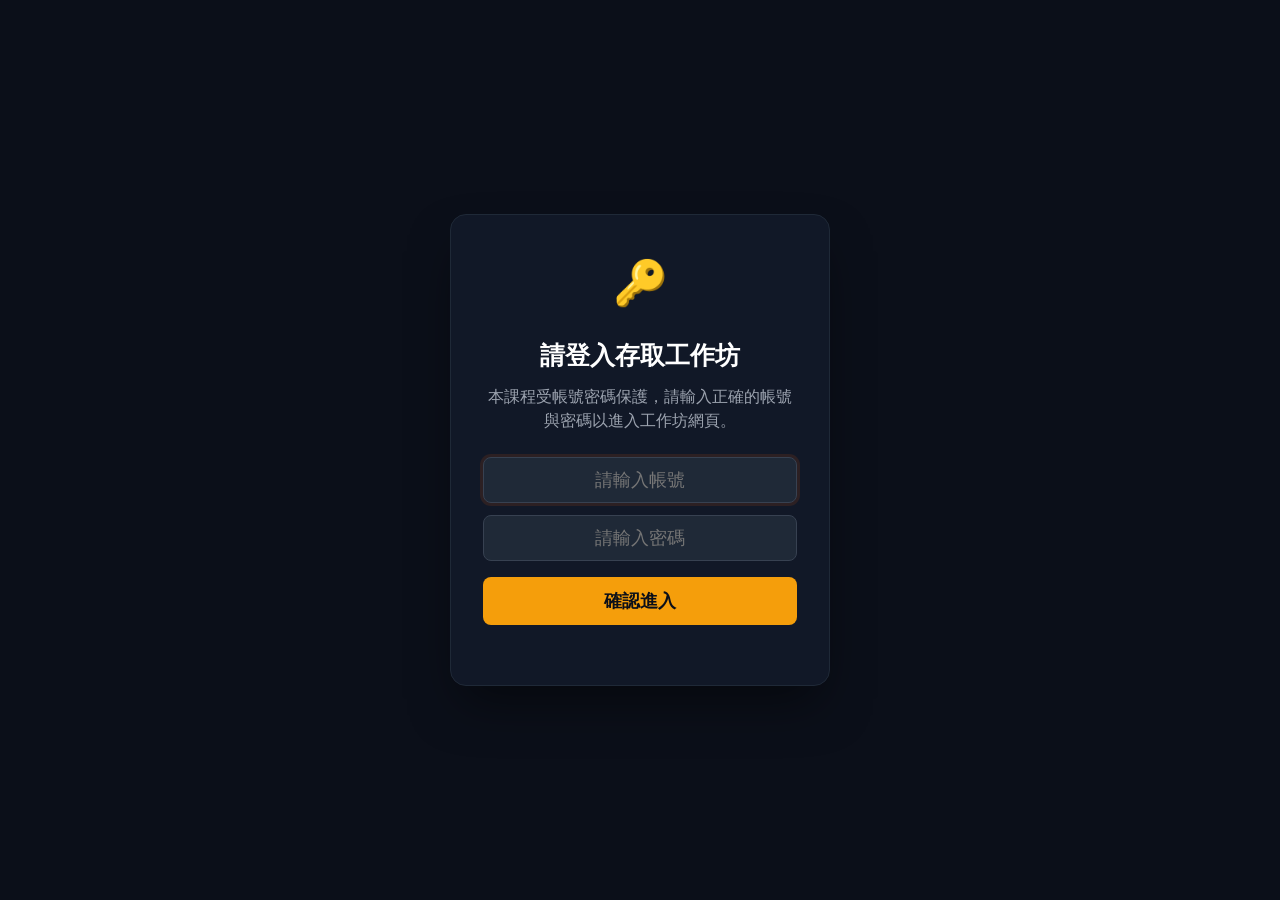
==== commit f56f84ad: "Update EA workshop with daily-life activities and immersive scenarios" ====
--- a/index.html
+++ b/index.html
@@ -3,12 +3,12 @@
 <head>
     <meta charset="UTF-8">
     <meta name="viewport" content="width=device-width, initial-scale=1.0">
-    <title>HOOKED｜從自動反應到心理僵化 — 互動講義</title>
+    <title>HOOKED｜從自動反應到心理僵化 — 生活版互動講義</title>
     <!-- Modern Fonts -->
     <link rel="preconnect" href="https://fonts.googleapis.com">
     <link rel="preconnect" href="https://fonts.gstatic.com" crossorigin>
     <link href="https://fonts.googleapis.com/css2?family=Outfit:wght@300;400;500;600;700;800&family=Plus+Jakarta+Sans:wght@300;400;500;600;700;800&family=Noto+Sans+TC:wght@300;400;500;700;900&display=swap" rel="stylesheet">
-    
+
     <style>
         :root {
             --bg-page: #fafaf9; /* Cream/Rice White */
@@ -16,7 +16,7 @@
             --text-main: #1c1917; /* Dark Charcoal */
             --text-muted: #78716c;
             --border-color: #e7e5e4;
-            
+
             /* Theme Accent Colors */
             --accent-green: #0f766e; /* Concept, Narrative, Reflection */
             --accent-orange: #ea580c; /* Core concepts, invitations */
@@ -26,7 +26,7 @@
             --accent-blue: #1d4ed8; /* Case study & Evidence */
             --accent-blue-hover: #1e40af;
             --accent-navy: #1e3a8a; /* Integration & Closing */
-            
+
             --transition-speed: 0.35s;
             --shadow-premium: 0 20px 40px -15px rgba(28, 25, 23, 0.08);
         }
@@ -115,7 +115,7 @@
 
         .slide-type-tag {
             font-family: 'Outfit', sans-serif;
-            font-size: 11px;
+            font-size: 16px;
             font-weight: 800;
             text-transform: uppercase;
             letter-spacing: 2px;
@@ -138,14 +138,14 @@
         }
 
         .slide-title {
-            font-size: 24px;
+            font-size: 30px;
             font-weight: 800;
             color: var(--text-main);
             letter-spacing: -0.5px;
         }
 
         .slide-subtitle {
-            font-size: 13.5px;
+            font-size: 16.9px;
             color: var(--text-muted);
         }
 
@@ -174,7 +174,7 @@
 
         /* General Typography */
         p {
-            font-size: 15px;
+            font-size: 18.8px;
             line-height: 1.6;
             color: var(--text-main);
         }
@@ -184,7 +184,7 @@
             padding: 10px 18px;
             background: #fff7ed;
             border-radius: 0 12px 12px 0;
-            font-size: 14.5px;
+            font-size: 18.1px;
             line-height: 1.55;
             color: #7c2d12;
             margin: 8px 0;
@@ -198,7 +198,7 @@
         }
 
         li {
-            font-size: 14px;
+            font-size: 17.5px;
             line-height: 1.5;
             color: var(--text-main);
         }
@@ -211,7 +211,7 @@
             border-radius: 10px;
             padding: 10px 14px;
             font-family: inherit;
-            font-size: 14px;
+            font-size: 17.5px;
             color: var(--text-main);
             outline: none;
             transition: all 0.25s;
@@ -225,7 +225,7 @@
         }
 
         .input-label {
-            font-size: 12.5px;
+            font-size: 16px;
             font-weight: 700;
             color: var(--text-muted);
             margin-bottom: 5px;
@@ -241,7 +241,7 @@
             padding: 10px 18px;
             border-radius: 10px;
             font-family: inherit;
-            font-size: 13.5px;
+            font-size: 16.9px;
             font-weight: 600;
             cursor: pointer;
             transition: all 0.2s;
@@ -304,7 +304,7 @@
 
         .page-indicator-badge {
             font-family: 'Outfit', sans-serif;
-            font-size: 14px;
+            font-size: 17.5px;
             font-weight: 700;
             color: var(--text-main);
             background: #f5f5f4;
@@ -343,7 +343,7 @@
 
         /* Autosave Badge */
         .autosave-badge {
-            font-size: 11px;
+            font-size: 16px;
             color: var(--accent-green);
             font-weight: 700;
             display: flex;
@@ -380,7 +380,7 @@
 
         #slide-1 .slide-title {
             color: #ffffff;
-            font-size: 60px;
+            font-size: 66px;
             font-weight: 900;
             font-family: 'Outfit', sans-serif;
             letter-spacing: 2px;
@@ -391,7 +391,7 @@
         }
 
         #slide-1 .slide-subtitle-chinese {
-            font-size: 26px;
+            font-size: 32.5px;
             font-weight: 700;
             letter-spacing: 1px;
             margin-bottom: 20px;
@@ -399,7 +399,7 @@
         }
 
         #slide-1 .slide-metaphor {
-            font-size: 15px;
+            font-size: 18.8px;
             font-style: italic;
             color: #94a3b8;
             border-left: none;
@@ -419,7 +419,7 @@
 
         /* Page 2 Quotes block */
         .cinematic-quote {
-            font-size: 17.5px;
+            font-size: 21.9px;
             font-weight: 600;
             color: var(--text-main);
             border-left: 4px solid var(--accent-pink);
@@ -484,7 +484,7 @@
         }
 
         .guess-title {
-            font-size: 14.5px;
+            font-size: 18.1px;
             font-weight: 700;
             color: var(--text-muted);
         }
@@ -499,7 +499,7 @@
             flex: 1;
             padding: 12px 20px;
             font-family: 'Outfit', sans-serif;
-            font-size: 18px;
+            font-size: 22.5px;
             font-weight: 800;
             background: #ffffff;
             border: 2px solid var(--border-color);
@@ -554,7 +554,7 @@
         .btn-pill {
             flex: 1;
             padding: 8px 12px;
-            font-size: 12px;
+            font-size: 16px;
             font-weight: 600;
             border-radius: 20px;
             border: 1px solid var(--border-color);
@@ -607,7 +607,7 @@
         .comp-table th, .comp-table td {
             padding: 12px 18px;
             text-align: left;
-            font-size: 14px;
+            font-size: 17.5px;
         }
 
         .comp-table th {
@@ -633,7 +633,7 @@
             height: 220px;
             overflow-y: hidden;
             line-height: 1.55;
-            font-size: 13.5px;
+            font-size: 16.9px;
             color: var(--text-main);
             box-shadow: inset 0 2px 8px rgba(0,0,0,0.01);
         }
@@ -678,7 +678,7 @@
             display: flex;
             align-items: center;
             gap: 8px;
-            font-size: 13px;
+            font-size: 16.2px;
             font-weight: 700;
             cursor: pointer;
             padding: 6px 12px;
@@ -718,7 +718,7 @@
             padding: 16px 24px;
             background: #fafaf9;
             font-weight: 700;
-            font-size: 15px;
+            font-size: 18.8px;
             cursor: pointer;
             display: flex;
             justify-content: space-between;
@@ -749,7 +749,7 @@
             padding: 12px 16px;
             max-height: 120px;
             overflow-y: auto;
-            font-size: 13px;
+            font-size: 16.2px;
             display: flex;
             flex-direction: column;
             gap: 6px;
@@ -820,7 +820,7 @@
             border: 1px solid var(--border-color);
             border-radius: 20px;
             padding: 8px 14px;
-            font-size: 13px;
+            font-size: 16.2px;
             font-weight: 700;
             cursor: pointer;
             display: flex;
@@ -849,7 +849,7 @@
             display: flex;
             align-items: center;
             justify-content: space-between;
-            font-size: 13px;
+            font-size: 16.2px;
             font-weight: 700;
             padding: 8px 12px;
             background: #fafaf9;
@@ -874,7 +874,7 @@
             display: flex;
             align-items: center;
             gap: 8px;
-            font-size: 14.5px;
+            font-size: 18.1px;
             font-weight: 600;
             cursor: pointer;
         }
@@ -951,7 +951,7 @@
             color: #ffffff;
             padding: 12px 24px;
             border-radius: 30px;
-            font-size: 14px;
+            font-size: 17.5px;
             font-weight: 600;
             box-shadow: 0 10px 25px -5px rgba(0,0,0,0.15);
             z-index: 2100;
@@ -1000,7 +1000,7 @@
                 margin: 0 16px;
             }
         }
-    
+
         /* Slide 2 Progressive Reveal styles */
         .slide2-hide-initially {
             opacity: 0;
@@ -1010,6 +1010,37 @@
         .slide2-revealed .slide2-hide-initially {
             opacity: 1;
             pointer-events: auto;
+        }
+
+
+        /* Larger reading size: allow dense slides and cards to grow rather than clip text. */
+        @media screen {
+            body { font-size: 18px; line-height: 1.65; }
+            .presentation-wrapper { max-width: 1440px; }
+            .slides-viewport { min-height: 0; }
+            .slide-section { overflow-y: auto !important; gap: 20px; }
+            .slide-header { gap: 18px; }
+            .slide-title-wrap { min-width: 0; }
+            .slide-title { line-height: 1.35; }
+            .slide-subtitle { line-height: 1.6; }
+            .slide-type-tag { flex-shrink: 0; letter-spacing: 1px; }
+            .slide-body { flex: 1 0 auto; }
+            .slide-body > * { min-width: 0; }
+            .slide-footer-watermark { flex-shrink: 0; }
+            textarea, input, select, button { font-family: inherit; }
+            textarea { line-height: 1.6; min-height: 110px; resize: vertical; }
+            .case-text-pane { height: auto; min-height: 260px; overflow-y: auto; }
+            .slide-body [style*="overflow:hidden"],
+            .slide-body [style*="overflow: hidden"] { overflow: visible !important; }
+            @media (min-width: 1024px) {
+                .presentation-wrapper { aspect-ratio: auto; height: max(700px, 90vh); }
+                .grid-3 { grid-template-columns: repeat(3, minmax(0, 1fr)); }
+            }
+            @media (max-width: 1023px) {
+                .slide-section { padding: 24px 20px; }
+                .slide-header { flex-wrap: wrap; }
+                .slide-title { font-size: 28px; }
+            }
         }
 
         /* High-quality print styles for PDF generation */
@@ -1081,25 +1112,68 @@
                 display: none !important;
             }
         }
+
+        /* Temporarily hidden lesson pages retain their source content. */
+        .slide-section[data-hidden-slide] { display: none !important; }
+
+        /* Slide 2: center the three opening statements before revealing the discussion. */
+        #slide-2 .opening-statements {
+            width: min(100%, 1120px);
+            margin: auto;
+            display: flex;
+            flex-direction: column;
+            justify-content: center;
+            gap: clamp(24px, 3vh, 40px);
+            text-align: center;
+            flex: 1 0 auto;
+            padding: 32px 12px;
+        }
+        #slide-2 .opening-statements p {
+            font-size: clamp(28px, 2.7vw, 38px);
+            line-height: 1.65;
+            font-weight: 700;
+            color: var(--text-main);
+            margin: 0;
+            text-wrap: balance;
+        }
+        @media screen {
+            #slide-2:not(.slide2-revealed) > .slide-header,
+            #slide-2:not(.slide2-revealed) > .slide-body,
+            #slide-2:not(.slide2-revealed) > .slide-footer-watermark { display: none; }
+            #slide-2.slide2-revealed .opening-statements { flex-grow: 0; padding: 16px 12px 28px; }
+        }
+
+
+        #rationalInsightReveal[hidden], #rationalInsight[hidden] { display: none !important; }
+
+        @media screen {
+            #slide-2 .opening-statement { visibility: hidden; opacity: 0; transition: opacity 0.3s ease; }
+            #slide-2 .opening-statement-visible { visibility: visible; opacity: 1; }
+        }
+        #openingRevealNext[hidden] { display: none !important; }
+        @media print { #openingRevealNext { display: none; } }
 </style>
+    <link rel="stylesheet" href="assets/immersive.css">
+    <link rel="stylesheet" href="assets/message-activity.css">
+    <link rel="stylesheet" href="assets/daily-hooks.css">
 </head>
 <body>
 
     <!-- Login Protection Overlay -->
     <div id="password-gate" style="position: fixed; top: 0; left: 0; right: 0; bottom: 0; background-color: #0b0f19; display: flex; align-items: center; justify-content: center; z-index: 99999; transition: opacity 0.3s ease; font-family: system-ui, -apple-system, sans-serif;">
         <div style="background-color: #111827; border: 1px solid #1f2937; border-radius: 16px; padding: 32px; max-width: 380px; width: 100%; margin: 16px; text-align: center; box-shadow: 0 25px 50px -12px rgba(0, 0, 0, 0.5); color: #f3f4f6;">
-            <div style="font-size: 40px; margin-bottom: 16px;">🔑</div>
-            <h2 style="font-size: 20px; font-weight: bold; margin-bottom: 8px; color: #ffffff;">請登入存取工作坊</h2>
-            <p style="color: #9ca3af; font-size: 13px; line-height: 1.5; margin-bottom: 24px;">本專案受帳號密碼保護，請輸入正確的帳號與密碼以進入工作坊網頁。</p>
+            <div style="font-size: 44px; margin-bottom: 16px;">🔑</div>
+            <h2 style="font-size: 25px; font-weight: bold; margin-bottom: 8px; color: #ffffff;">請登入存取工作坊</h2>
+            <p style="color: #9ca3af; font-size: 16.2px; line-height: 1.5; margin-bottom: 24px;">本課程受帳號密碼保護，請輸入正確的帳號與密碼以進入工作坊網頁。</p>
             <form id="password-form" onsubmit="handleGateSubmit(event)">
-                <input type="text" id="gate-username-input" style="width: 100%; box-sizing: border-box; padding: 12px; background-color: #1f2937; border: 1px solid #374151; border-radius: 8px; color: #ffffff; text-align: center; font-size: 14px; outline: none; margin-bottom: 12px; transition: border-color 0.2s;" placeholder="請輸入帳號" required autofocus autocomplete="username">
-                <input type="password" id="gate-password-input" style="width: 100%; box-sizing: border-box; padding: 12px; background-color: #1f2937; border: 1px solid #374151; border-radius: 8px; color: #ffffff; text-align: center; font-size: 14px; outline: none; margin-bottom: 16px; transition: border-color 0.2s;" placeholder="請輸入密碼" required autocomplete="current-password">
-                <button type="submit" style="width: 100%; padding: 12px; background-color: #f59e0b; border: none; border-radius: 8px; color: #0b0f19; font-weight: bold; font-size: 14px; cursor: pointer; transition: background-color 0.2s;">確認進入</button>
+                <input type="text" id="gate-username-input" style="width: 100%; box-sizing: border-box; padding: 12px; background-color: #1f2937; border: 1px solid #374151; border-radius: 8px; color: #ffffff; text-align: center; font-size: 17.5px; outline: none; margin-bottom: 12px; transition: border-color 0.2s;" placeholder="請輸入帳號" required autofocus autocomplete="username">
+                <input type="password" id="gate-password-input" style="width: 100%; box-sizing: border-box; padding: 12px; background-color: #1f2937; border: 1px solid #374151; border-radius: 8px; color: #ffffff; text-align: center; font-size: 17.5px; outline: none; margin-bottom: 16px; transition: border-color 0.2s;" placeholder="請輸入密碼" required autocomplete="current-password">
+                <button type="submit" style="width: 100%; padding: 12px; background-color: #f59e0b; border: none; border-radius: 8px; color: #0b0f19; font-weight: bold; font-size: 17.5px; cursor: pointer; transition: background-color 0.2s;">確認進入</button>
             </form>
-            <p id="gate-error-msg" style="color: #ef4444; font-size: 12px; margin-top: 12px; height: 16px; opacity: 0; transition: opacity 0.2s; margin-bottom: 0;">帳號或密碼錯誤，請重試！</p>
+            <p id="gate-error-msg" style="color: #ef4444; font-size: 16px; margin-top: 12px; height: 16px; opacity: 0; transition: opacity 0.2s; margin-bottom: 0;">帳號或密碼錯誤，請重試！</p>
         </div>
     </div>
-    
+
     <script>
         (function() {
             if (sessionStorage.getItem('ea_hook_unlocked_konya') === 'true') {
@@ -1112,7 +1186,7 @@
             const username = document.getElementById('gate-username-input').value.trim();
             const password = document.getElementById('gate-password-input').value;
             const errorMsg = document.getElementById('gate-error-msg');
-            
+
             if (username === 'Konya' && password === 'Percy') {
                 sessionStorage.setItem('ea_hook_unlocked_konya', 'true');
                 const gate = document.getElementById('password-gate');
@@ -1142,12 +1216,12 @@
                     <div class="vector-winding-line"></div>
                     <blockquote class="slide-metaphor">
                         「當腦中的故事開始替我們做決定」<br>
-                        <span style="font-size: 13px; color: #64748b; margin-top: 8px; display: inline-block;">When the story writes us — 當我們寫下故事，故事也開始寫下我們。</span>
+                        <span style="font-size: 16.2px; color: #64748b; margin-top: 8px; display: inline-block;">When the story writes us — 當我們寫下故事，故事也開始寫下我們。</span>
                     </blockquote>
                 </div>
-                
+
                 <div class="slide-footer-watermark">
-                    <span style="font-size: 11px; color: var(--text-muted);">01 / 29 Cover</span>
+                    <span style="font-size: 16px; color: var(--text-muted);">01 / 30 Cover</span>
                 </div>
             </section>
 
@@ -1160,47 +1234,50 @@
                     </div>
                     <span class="slide-type-tag tag-concept">概念開場</span>
                 </div>
-                
+
+                <div class="opening-statements">
+                    <p class="opening-statement" aria-hidden="true">「人是理智的動物。」</p>
+                    <p class="opening-statement" aria-hidden="true">「成熟的人面對所有情境，會冷靜的思考過後，做出最好的反應與決定。」</p>
+                    <p class="opening-statement" aria-hidden="true">「我們不應該被情緒掌控，我們努力成為正面思考的人。」</p>
+                                    <button type="button" id="openingRevealNext" class="btn btn-outline" style="align-self:center;" onclick="event.stopPropagation(); onSlide2Click(event);">點擊，顯示第一句</button>
+                </div>
+
                 <div class="slide-body grid-2">
                     <div>
                         <div class="slide2-hide-initially">
-                            <p style="margin-bottom: 12.5px; line-height: 1.65; font-size:14px; color: var(--text-main);">
+                            <p style="margin-bottom: 12.5px; line-height: 1.65; font-size: 17.5px; color: var(--text-main);">
                                 一部電影能否吸引觀眾，往往取決於它的「Hook」——一個簡單卻能抓住注意力、啟動情節並推動故事向前的核心設定。
                             </p>
-                            <p style="margin-bottom: 12.5px; line-height: 1.65; font-size:14px; color: var(--text-main);">
+                            <p style="margin-bottom: 12.5px; line-height: 1.65; font-size: 17.5px; color: var(--text-main);">
                                 我們的心智也在做類似的事。
                             </p>
-                            <p style="margin-bottom: 12.5px; line-height: 1.65; font-size:14px; color: var(--text-main);">
+                            <p style="margin-bottom: 12.5px; line-height: 1.65; font-size: 17.5px; color: var(--text-main);">
                                 每天的每一分鐘，我們都在替發生的事情編寫劇本，而這些劇本會在腦中的電影院裡播放。
                             </p>
-                            <p style="margin-bottom: 12.5px; line-height: 1.65; font-size:14px; font-weight: 700; color: var(--accent-orange);">
+                            <p style="margin-bottom: 12.5px; line-height: 1.65; font-size: 17.5px; font-weight: 700; color: var(--accent-orange);">
                                 但在自己的故事裡，被勾住並不一定令人著迷。它更常表現為一種讓人失去彈性的自動反應：
                             </p>
                         </div>
-                        <div style="display:flex; flex-direction:column; gap:6px; margin-top:8px;">
-                            <div style="font-size: 13.5px; font-weight: 600; color: var(--text-main); border-left: 4px solid var(--accent-pink); background: #fdf2f8; padding: 10px 14px; border-radius: 0 10px 10px 0; line-height: 1.5; box-shadow: 0 2px 6px rgba(0,0,0,0.01);">「再試也沒有用。」</div>
-                            <div style="font-size: 13.5px; font-weight: 600; color: var(--text-main); border-left: 4px solid var(--accent-pink); background: #fdf2f8; padding: 10px 14px; border-radius: 0 10px 10px 0; line-height: 1.5; box-shadow: 0 2px 6px rgba(0,0,0,0.01);">「我們一直都是這樣做。」</div>
-                            <div style="font-size: 13.5px; font-weight: 600; color: var(--text-main); border-left: 4px solid var(--accent-pink); background: #fdf2f8; padding: 10px 14px; border-radius: 0 10px 10px 0; line-height: 1.5; box-shadow: 0 2px 6px rgba(0,0,0,0.01);">「反正沒有人會聽。」</div>
-                        </div>
+
                     </div>
                     <div class="slide2-hide-initially">
-                        <p style="margin-bottom: 10px; line-height: 1.6; font-size:14px; font-weight: 700; color: var(--accent-green);">
-                            👥 團隊與文化也會被勾住：
+                        <p style="margin-bottom: 10px; line-height: 1.6; font-size: 17.5px; font-weight: 700; color: var(--accent-green);">
+                            👥 家人、朋友之間也會被同一個故事勾住：
                         </p>
-                        <p style="margin-bottom: 10px; line-height: 1.6; font-size:13px; color: var(--text-main);">
-                            部門壁壘、僵硬規則、未受檢視的慣例，以及那些經常出現的「他們就是抗拒改變」，都可能排擠調整與適應的空間。
+                        <p style="margin-bottom: 10px; line-height: 1.6; font-size: 16.2px; color: var(--text-main);">
+                            例如「家事本來就該我做」、「長輩說的不能反對」、「說了也不會有人聽」。這些熟悉的想法，有時讓我們忘了詢問彼此，也看不見其他安排。
                         </p>
-                        <p style="margin-bottom: 10px; line-height: 1.6; font-size:13px; color: var(--text-main);">
+                        <p style="margin-bottom: 10px; line-height: 1.6; font-size: 16.2px; color: var(--text-main);">
                             電影繼續播放，視野逐漸收窄，情節也愈來愈缺乏可能。
                         </p>
-                        <blockquote style="margin: 8px 0; padding: 10px 14px; font-size: 12.5px; background: #fafaf9; border-left: 4px solid var(--accent-orange); color:#7c2d12; line-height:1.55;">
+                        <blockquote style="margin: 8px 0; padding: 10px 14px; font-size: 16px; background: #fafaf9; border-left: 4px solid var(--accent-orange); color:#7c2d12; line-height:1.55;">
                             「你已經看過這部電影。我們的想法與感受，開始取代實際發生的事。我們習慣採取的行動，開始取代真正需要的行動。同一幕不斷重演，一次又一次。」
                         </blockquote>
                     </div>
                 </div>
 
                 <div class="slide-footer-watermark slide2-hide-initially">
-                    <span style="font-size: 11px; color: var(--text-muted);">02 / 29 腦中的電影</span>
+                    <span style="font-size: 16px; color: var(--text-muted);">02 / 30 腦中的電影</span>
                 </div>
             </section>
 
@@ -1209,34 +1286,27 @@
                 <div class="slide-header">
                     <div class="slide-title-wrap">
                         <div class="slide-title">什麼是被「Hook」住？</div>
-                        <div class="slide-subtitle">白話來說就是我們被大腦劇本給「套路」或「卡關」了。</div>
+                        <div class="slide-subtitle">我們被大腦產生的劇本勾住，「牽著走」</div>
                     </div>
                     <span class="slide-type-tag tag-concept">概念開場</span>
                 </div>
-                
+
                 <div class="slide-body" style="max-width: 800px; margin: 0 auto; width: 100%; display: flex; flex-direction: column; gap: 20px; justify-content: center;">
                     <div style="background: #fafaf9; border: 1px solid var(--border-color); border-radius: 20px; padding: 24px 32px; box-shadow: 0 4px 20px rgba(0,0,0,0.01);">
-                        <p style="margin-bottom: 16px; font-weight: 800; font-size: 17px; color: var(--accent-orange); display: flex; align-items: center; gap: 6px;">💡 什麼是「被 Hook 住」？</p>
-                        <p style="line-height: 1.7; font-size: 14.5px; color: var(--text-main); margin-bottom: 20px;">
+                        <p style="margin-bottom: 16px; font-weight: 800; font-size: 21.2px; color: var(--accent-orange); display: flex; align-items: center; gap: 6px;">💡 什麼是「被 Hook 住」？</p>
+                        <p style="line-height: 1.7; font-size: 18.1px; color: var(--text-main); margin-bottom: 20px;">
                             「被 Hook 住」在心理學上是指<strong>認知融合</strong>。當日常事情發生時，我們的大腦會像自動導航一樣，在毫秒之間自動編好一套劇本，並讓我們對這個劇本深信不疑，失去退一步思考的彈性。
                         </p>
-                        
-                        <p style="margin-bottom: 12px; font-weight: 800; font-size: 15px; color: var(--accent-pink); display: flex; align-items: center; gap: 6px; border-top: 1px dashed var(--border-color); padding-top: 16px;">📌 台灣職場與生活的日常寫照：</p>
-                        <ul style="gap: 10px; font-size: 14px; padding-left: 20px; color: var(--text-main);">
-                            <li><strong>LINE 訊息不讀不回半天 ➔</strong> 大腦警報：「他絕對是故意針對我、討厭我！」</li>
-                            <li><strong>開會時主管眉頭皺了一下 ➔</strong> 心中劇本：「完了，他是不是看不起我的提案？」</li>
-                            <li><strong>主管簡訊：『等一下來辦公室找我』 ➔</strong> 恐慌腦補：「天啊，我是不是要被開除了？」</li>
-                        </ul>
                     </div>
                 </div>
 
                 <div class="slide-footer-watermark">
-                    <span style="font-size: 11px; color: var(--text-muted);">03 / 29 什麼是 Hooked</span>
+                    <span style="font-size: 16px; color: var(--text-muted);">03 / 30 什麼是 Hooked</span>
                 </div>
             </section>
 
             <!-- PAGE 4: EXPLORE MAP -->
-            <section class="slide-section" id="slide-4">
+            <section class="slide-section" id="slide-4" data-hidden-slide="true" hidden>
                 <div class="slide-header">
                     <div class="slide-title-wrap">
                         <div class="slide-title">課程學習地圖與影響範圍</div>
@@ -1244,185 +1314,63 @@
                     </div>
                     <span class="slide-type-tag tag-concept">學習地圖</span>
                 </div>
-                
+
                 <div class="slide-body grid-2">
                     <div style="background: #f0f4f1; padding: 24px; border-radius: 16px; border: 1px solid rgba(15, 118, 110, 0.15); height: 100%;">
-                        <h3 style="color: var(--accent-green); margin-bottom: 12px; font-size: 17px;">🔍 一起來探索...</h3>
-                        <p style="font-size:14px; margin-bottom: 12px;">當想法、感受、角色或情境開始接管我們時，我們如何重新找回選擇：</p>
+                        <h3 style="color: var(--accent-green); margin-bottom: 12px; font-size: 21.2px;">🔍 一起來探索...</h3>
+                        <p style="font-size: 17.5px; margin-bottom: 12px;">當想法、感受、角色或情境開始接管我們時，我們如何重新找回選擇：</p>
                         <ul style="gap: 6px;">
                             <li>如何察覺自己被勾住的時刻。</li>
                             <li>心理僵化如何出現在我們自己身上。</li>
-                            <li>它如何出現在我們支持的人身上。</li>
-                            <li>它如何進入團隊、關係與組織系統。</li>
+                            <li>它如何出現在我們在乎的人身上。</li>
+                            <li>它如何影響家人、朋友的互動，以及我們習慣的相處方式。</li>
                             <li>如何重新拉開距離，找回彈性。</li>
                         </ul>
                     </div>
                     <div style="background: #fff7ed; padding: 24px; border-radius: 16px; border: 1px solid rgba(234, 88, 12, 0.15); height: 100%;">
-                        <h3 style="color: var(--accent-orange); margin-bottom: 12px; font-size: 17px;">⚠️ 這為什麼重要？</h3>
+                        <h3 style="color: var(--accent-orange); margin-bottom: 12px; font-size: 21.2px;">⚠️ 這為什麼重要？</h3>
                         <ul style="gap: 6px;">
                             <li>我們容易與當下經驗黏在一起，視角收窄，選項減少。</li>
-                            <li>這種融合會改變關係中的語氣，削弱心理安全感。</li>
-                            <li>影響團隊決策、合作以及工作與生活的日常品質。</li>
-                            <li>在不確定、時間壓力下，更容易導致團隊僵化。</li>
+                            <li>把猜測當成事實，可能讓語氣變急，也讓彼此更難安心說話。</li>
+                            <li>影響我們的日常選擇、相處方式，以及照顧自己的空間。</li>
+                            <li>趕時間、擔心家人或累了一整天時，尤其容易只看見一種解釋。</li>
                         </ul>
-                        <blockquote style="margin-top: 14px; padding: 8px 12px; font-size: 13px;">
+                        <blockquote style="margin-top: 14px; padding: 8px 12px; font-size: 16.2px;">
                             <strong>心理僵化會縮小我們的視野，也縮小我們的選擇。</strong>
                         </blockquote>
                     </div>
                 </div>
 
                 <div class="slide-footer-watermark">
-                    <span style="font-size: 11px; color: var(--text-muted);">04 / 29 學習地圖</span>
+                    <span style="font-size: 16px; color: var(--text-muted);">04 / 30 學習地圖</span>
                 </div>
             </section>
 
-            <!-- PAGE 4: THOUGHT EXPERIMENT - SCENARIO 1 (PHONE) -->
-            <section class="slide-section" id="slide-5">
-                <div class="slide-header">
-                    <div class="slide-title-wrap">
-                        <div class="slide-title">體驗一｜黑暗中手機突然震動</div>
-                        <div class="slide-subtitle">專注觀看左側情境影片，並如實記錄您的身心反應。</div>
-                    </div>
-                    <span class="slide-type-tag tag-exercise">感官體驗</span>
-                </div>
-                
-                <div class="slide-body grid-2">
-                    <div class="video-container">
-                        <video class="video-player" src="Close_up_shot_of_a_smartphone.mp4" autoplay loop muted playsinline></video>
-                    </div>
-                    <div style="display: flex; flex-direction: column; gap: 16px;">
-                        <div>
-                            <span class="input-label">✍️ 1. 在這個情境下，我的身體感覺到……</span>
-                            <textarea id="bodyFeeling_1" data-state-key="bodyFeeling_1" placeholder="例如：呼吸微停、手心微出汗、胸口有些許緊縮感..." rows="3"></textarea>
-                        </div>
-                        <div>
-                            <span class="input-label">✍️ 2. 我會怎麼解讀這個情境？ (我腦中的故事是)</span>
-                            <textarea id="firstStory_1" data-state-key="firstStory_1" placeholder="例如：完了，是不是出了什麼大事？感覺一定有緊急危機要處理..." rows="3"></textarea>
-                        </div>
-                    </div>
-                </div>
-
-                <div class="slide-footer-watermark">
-                    <span style="font-size: 11px; color: var(--text-muted);">05 / 29 思想體驗 (1/4)</span>
-                </div>
-            </section>
-
-            <!-- PAGE 5: THOUGHT EXPERIMENT - SCENARIO 2 (EMAIL) -->
-            <section class="slide-section" id="slide-6">
-                <div class="slide-header">
-                    <div class="slide-title-wrap">
-                        <div class="slide-title">體驗二｜收件匣信件爆滿</div>
-                        <div class="slide-subtitle">專注觀看左側情境影片，並如實記錄您的身心反應。</div>
-                    </div>
-                    <span class="slide-type-tag tag-exercise">感官體驗</span>
-                </div>
-                
-                <div class="slide-body grid-2">
-                    <div class="video-container">
-                        <video class="video-player" src="First_person_perspective_of_a.mp4" autoplay loop muted playsinline></video>
-                    </div>
-                    <div style="display: flex; flex-direction: column; gap: 16px;">
-                        <div>
-                            <span class="input-label">✍️ 1. 在這個情境下，我的身體感覺到……</span>
-                            <textarea id="bodyFeeling_2" data-state-key="bodyFeeling_2" placeholder="例如：肩膀聳起、心跳稍微加快、呼吸變急促且淺..." rows="3"></textarea>
-                        </div>
-                        <div>
-                            <span class="input-label">✍️ 2. 我會怎麼解讀這個情境？ (我腦中的故事是)</span>
-                            <textarea id="firstStory_2" data-state-key="firstStory_2" placeholder="例如：事情永遠做不完！我是不是快要崩潰被事情淹沒了？..." rows="3"></textarea>
-                        </div>
-                    </div>
-                </div>
-
-                <div class="slide-footer-watermark">
-                    <span style="font-size: 11px; color: var(--text-muted);">06 / 29 思想體驗 (2/4)</span>
-                </div>
-            </section>
-
-            <!-- PAGE 6: THOUGHT EXPERIMENT - SCENARIO 3 (AIRPORT) -->
-            <section class="slide-section" id="slide-7">
-                <div class="slide-header">
-                    <div class="slide-title-wrap">
-                        <div class="slide-title">體驗三｜機場漫長急躁的排隊</div>
-                        <div class="slide-subtitle">專注觀看左側情境影片，並如實記錄您的身心反應。</div>
-                    </div>
-                    <span class="slide-type-tag tag-exercise">感官體驗</span>
-                </div>
-                
-                <div class="slide-body grid-2">
-                    <div class="video-container">
-                        <video class="video-player" src="Busy_airport_terminal_ambience.mp4" autoplay loop muted playsinline></video>
-                    </div>
-                    <div style="display: flex; flex-direction: column; gap: 16px;">
-                        <div>
-                            <span class="input-label">✍️ 1. 在這個情境下，我的身體感覺到……</span>
-                            <textarea id="bodyFeeling_3" data-state-key="bodyFeeling_3" placeholder="例如：雙腿緊繃、眉頭微皺、呼吸感到有些悶熱與壓迫..." rows="3"></textarea>
-                        </div>
-                        <div>
-                            <span class="input-label">✍️ 2. 我會怎麼解讀這個情境？ (我腦中的故事是)</span>
-                            <textarea id="firstStory_3" data-state-key="firstStory_3" placeholder="例如：要趕不上飛機了！為什麼這些人動作那麼慢？真的好煩躁..." rows="3"></textarea>
-                        </div>
-                    </div>
-                </div>
-
-                <div class="slide-footer-watermark">
-                    <span style="font-size: 11px; color: var(--text-muted);">07 / 29 思想體驗 (3/4)</span>
-                </div>
-            </section>
-
-            <!-- PAGE 7: THOUGHT EXPERIMENT - SCENARIO 4 (OFFICE) -->
-            <section class="slide-section" id="slide-8">
-                <div class="slide-header">
-                    <div class="slide-title-wrap">
-                        <div class="slide-title">體驗四｜辦公室有節奏的敲鍵盤無人抬頭</div>
-                        <div class="slide-subtitle">專注觀看左側情境影片，並如實記錄您的身心反應。</div>
-                    </div>
-                    <span class="slide-type-tag tag-exercise">感官體驗</span>
-                </div>
-                
-                <div class="slide-body grid-2">
-                    <div class="video-container">
-                        <video class="video-player" src="Tracking_shot_through_a_modern.mp4" autoplay loop muted playsinline></video>
-                    </div>
-                    <div style="display: flex; flex-direction: column; gap: 16px;">
-                        <div>
-                            <span class="input-label">✍️ 1. 在這個情境下，我的身體感覺到……</span>
-                            <textarea id="bodyFeeling_4" data-state-key="bodyFeeling_4" placeholder="例如：喉嚨有些乾澀、雙手冰冷、身體有種麻木隔離感..." rows="3"></textarea>
-                        </div>
-                        <div>
-                            <span class="input-label">✍️ 2. 我會怎麼解讀這個情境？ (我腦中的故事是)</span>
-                            <textarea id="firstStory_4" data-state-key="firstStory_4" placeholder="例如：每個人都像沒有靈魂的機器人，在這裡根本不安全，不能隨便說話..." rows="3"></textarea>
-                        </div>
-                    </div>
-                </div>
-
-                <div class="slide-footer-watermark">
-                    <span style="font-size: 11px; color: var(--text-muted);">08 / 29 思想體驗 (4/4)</span>
-                </div>
-            </section>
+
 
             <!-- PAGE 8: KIKI BOUBA GUESS -->
             <section class="slide-section" id="slide-9">
                 <div class="slide-header">
                     <div class="slide-title-wrap">
-                        <div class="slide-title">練習｜Kiki & Bouba 直覺配對</div>
+                        <div class="slide-title">練習｜Kiki & Bobo 直覺配對</div>
                         <div class="slide-subtitle">請點選按鈕，憑直覺猜一猜左側與右側圖形各自對應哪一個名字。</div>
                     </div>
                     <span class="slide-type-tag tag-exercise">直覺配對</span>
                 </div>
-                
+
                 <div class="slide-body">
                     <div class="kiki-bouba-game-box">
                         <div>
-                            <img src="KIKI AND BOUBA.jpg" alt="Kiki and Bouba Shapes" class="kiki-bouba-img">
-                        </div>
-                        
+                            <img src="KIKI AND BOUBA.jpg" alt="Kiki and Bobo Shapes" class="kiki-bouba-img">
+                        </div>
+
                         <div class="grid-2" style="max-width: 650px; margin: 0 auto; width: 100%;">
                             <!-- Left Guess Card -->
                             <div class="guess-card">
                                 <span class="guess-title">👈 左側圖形是？</span>
                                 <div class="guess-buttons">
                                     <button type="button" class="btn-guess" id="btn-left-kiki" onclick="makeGuess('left', 'kiki')">Kiki</button>
-                                    <button type="button" class="btn-guess" id="btn-left-bouba" onclick="makeGuess('left', 'bouba')">Bouba</button>
+                                    <button type="button" class="btn-guess" id="btn-left-bouba" onclick="makeGuess('left', 'bouba')">Bobo</button>
                                 </div>
                             </div>
                             <!-- Right Guess Card -->
@@ -1430,12 +1378,12 @@
                                 <span class="guess-title">👉 右側圖形是？</span>
                                 <div class="guess-buttons">
                                     <button type="button" class="btn-guess" id="btn-right-kiki" onclick="makeGuess('right', 'kiki')">Kiki</button>
-                                    <button type="button" class="btn-guess" id="btn-right-bouba" onclick="makeGuess('right', 'bouba')">Bouba</button>
+                                    <button type="button" class="btn-guess" id="btn-right-bouba" onclick="makeGuess('right', 'bouba')">Bobo</button>
                                 </div>
                             </div>
                         </div>
                     </div>
-                    
+
                     <div style="display:flex; justify-content:space-between; align-items:center; margin-top: 8px; background:#fdf2f8; padding: 10px 20px; border-radius:12px; border:1px dashed var(--accent-pink);">
                         <div>
                             <span class="input-label" style="margin-bottom:0; display:inline-block; margin-right:10px;">你花了多久做出決定？</span>
@@ -1451,88 +1399,109 @@
                 </div>
 
                 <div class="slide-footer-watermark">
-                    <span style="font-size: 11px; color: var(--text-muted);">09 / 29 Kiki-Bouba 直覺</span>
+                    <span style="font-size: 16px; color: var(--text-muted);">04 / 30 Kiki-Bobo 直覺</span>
                 </div>
             </section>
 
-            <!-- PAGE 9: CHOICE FEELINGS -->
-            <section class="slide-section" id="slide-10">
-                <div class="slide-header">
-                    <div class="slide-title-wrap">
-                        <div class="slide-title">書寫邀請｜做決定時的狀態記錄</div>
-                        <div class="slide-subtitle">在知道常見結果之前，記錄您的內在心智運作。</div>
-                    </div>
-                    <span class="slide-type-tag tag-invitation">書寫邀請</span>
-                </div>
-                
-                <div class="slide-body grid-2">
-                    <div style="display:flex; flex-direction:column; gap: 14px;">
-                        <div>
-                            <span class="input-label">✍️ 當你做出選擇時，你感覺到什麼？</span>
-                            <textarea id="instinctFeeling" data-state-key="instinctFeeling" placeholder="例如：自然、確定、沒有多想、覺得其中一個答案很明顯、稍微猶豫……" rows="3"></textarea>
-                        </div>
-                        <div>
-                            <span class="input-label">✍️ 你認為自己是根據什麼做出判斷？</span>
-                            <textarea id="decisionBasis" data-state-key="decisionBasis" placeholder="例如：聲音的形狀、發音的嘴型、尖銳與平滑的視覺感覺..." rows="3"></textarea>
-                        </div>
-                    </div>
-                    
-                    <div style="display:flex; flex-direction:column; gap: 20px; justify-content: center;">
-                        <div class="slider-wrapper">
-                            <span class="input-label">📊 你的大腦多快就覺得自己「知道」答案？ (信心/確定感評分)</span>
-                            <div class="slider-labels">
-                                <span>1 (完全沒把握)</span>
-                                <span id="certaintyValLabel" style="font-weight:800; color:var(--accent-orange); font-size:16px;">5</span>
-                                <span>10 (非常確定)</span>
-                            </div>
-                            <input type="range" id="certaintyScore" data-state-key="certaintyScore" min="1" max="10" value="5" oninput="document.getElementById('certaintyValLabel').textContent = this.value; saveState();">
-                        </div>
-
-                        <div style="text-align: center;">
-                            <button id="btnViewResult" class="btn btn-pink" style="padding: 14px 28px; width: 100%; font-size:15px; cursor: pointer;" onclick="goToSlide(11)">
-                                🔓 查看大家通常怎麼選 (點擊進入下一頁揭曉)
-                            </button>
-                        </div>
-                    </div>
-                </div>
-
-                <div class="slide-footer-watermark">
-                    <span style="font-size: 11px; color: var(--text-muted);">10 / 29 選擇時的感受</span>
-                </div>
-            </section>
-
-            <!-- PAGE 10: KIKI BOUBA REVEAL -->
+<!-- PAGE 10: KIKI BOUBA REVEAL -->
             <section class="slide-section" id="slide-11">
                 <div class="slide-header">
                     <div class="slide-title-wrap">
-                        <div class="slide-title">Kiki & Bouba 實驗揭曉</div>
+                        <div class="slide-title">Kiki & Bobo 實驗揭曉</div>
                         <div class="slide-subtitle">世界上大多數人都做出了一模一樣的選擇</div>
                     </div>
                     <span class="slide-type-tag tag-exercise">結果揭曉</span>
                 </div>
-                
+
                 <div class="slide-body grid-2">
                     <div class="kiki-bouba-img-container" style="background:#fef1f8; text-align: center; border-radius: 16px; padding: 12px;">
-                        <img src="KIKI AND BOUBA.jpg" alt="Kiki and Bouba Reveal" class="kiki-bouba-img">
-                        <div style="display:flex; justify-content: space-around; width: 100%; margin-top: 12px; font-weight:800; font-size: 18px; color: var(--accent-pink);">
+                        <img src="KIKI AND BOUBA.jpg" alt="Kiki and Bobo Reveal" class="kiki-bouba-img">
+                        <div style="display:flex; justify-content: space-around; width: 100%; margin-top: 12px; font-weight:800; font-size: 22.5px; color: var(--accent-pink);">
                             <span>⚡ 左圖：Kiki</span>
-                            <span>☁️ 右圖：Bouba</span>
+                            <span>☁️ 右圖：Bobo</span>
                         </div>
                     </div>
                     <div>
                         <p style="margin-bottom:12px; font-weight: 700; color: var(--accent-pink);">為什麼會這樣？我們甚至不會說這種抽象語言！</p>
-                        <p style="margin-bottom:12px; font-size: 14.5px;">這被稱為「跨感官聯結」，大腦會自動且瞬間將<strong>視覺上的尖銳形狀</strong>與<strong>發音短促的 Kiki</strong> 連結；將<strong>圓滑的水滴狀</strong>與<strong>圓潤飽滿的 Bouba</strong> 連結。</p>
-                        <p style="font-size: 14px; color: var(--text-muted); margin-bottom: 12px;">大腦是一部意義製造機。面對完全陌生的符號，它會在毫秒間建立解釋，並帶給您強烈的「確定感」。</p>
-                        
+                        <p style="margin-bottom:12px; font-size: 18.1px;">這被稱為「跨感官聯結」，大腦會自動且瞬間將<strong>視覺上的尖銳形狀</strong>與<strong>發音短促的 Kiki</strong> 連結；將<strong>圓滑的水滴狀</strong>與<strong>圓潤飽滿的 Bobo</strong> 連結。</p>
+                        <p style="font-size: 17.5px; color: var(--text-muted); margin-bottom: 12px;">大腦是一部意義製造機。面對完全陌生的符號，它會在毫秒間建立解釋，並帶給您強烈的「確定感」。</p>
+
+                        <div style="margin-top:24px; min-height:180px; display:flex; align-items:center; justify-content:center;">
+                            <button type="button" id="rationalInsightReveal" class="btn btn-outline" aria-controls="rationalInsight" onclick="document.getElementById('rationalInsight').hidden = false; this.hidden = true;">點擊，看看我們的想法如何被影響</button>
+                            <p id="rationalInsight" hidden style="font-size:clamp(26px, 2.6vw, 36px); line-height:1.7; font-weight:800; color:var(--accent-orange); text-align:center;">你以為自己很理性，其實人被許多隱形的因素影響著我們的想法</p>
+                        </div>
+                    </div>
+                </div>
+
+                <div class="slide-footer-watermark">
+                    <span style="font-size: 16px; color: var(--text-muted);">05 / 30 實驗揭曉</span>
+                </div>
+            </section>
+
+            <!-- PAGE 4: THOUGHT EXPERIMENT - SCENARIO 1 (TRAIN / STOVE) -->
+            <section class="slide-section" id="slide-5">
+                <div class="slide-header">
+                    <div class="slide-title-wrap">
+                        <div class="slide-title">體驗一｜此刻，你在火車上</div>
+                        <div class="slide-subtitle">先進入畫面，讓自己坐在那個靠窗的位置。</div>
+                    </div>
+                    <span class="slide-type-tag tag-exercise">感官體驗</span>
+                </div>
+
+                <div class="slide-body immersive-experience">
+                    <button type="button" class="immersive-launch" id="trainExperienceLaunch" aria-haspopup="dialog" aria-controls="trainExperience">
+                        <img src="assets/scenarios/train.png" alt="從火車座位看向窗外的景色">
+                        <span class="immersive-launch-label"><span aria-hidden="true">▶</span> 點擊，進入全螢幕體驗</span>
+                    </button>
+                    <p class="immersive-invitation" id="trainInvitation">先不急著回答。看看窗外，留意自己心裡的聲音；想停下時可以按暫停。</p>
+                    <div id="trainReflection" class="immersive-reflection" hidden tabindex="-1">
                         <div>
-                            <span class="input-label" style="font-size:12px;">✍️ 反思：在工作或生活中，還有哪些時候大腦也會如此「瞬間編出故事」？</span>
-                            <textarea id="lifeInstantStory" data-state-key="lifeInstantStory" placeholder="例如：看到某人的表情、收到一句簡短訊息、對方沒有回信、主管沒有採納提案、同事在會議中沉默..." rows="2" style="font-size:13px;"></textarea>
+                            <span class="input-label">✍️ 1. 在這個情境下，我的身體感覺到……</span>
+                            <textarea id="bodyFeeling_1" data-state-key="daily_bodyFeeling_1" placeholder="留意呼吸、心跳、肌肉或其他身體感受，也可以記錄沒有明顯變化。" rows="3"></textarea>
+                        </div>
+                        <div>
+                            <span class="input-label">✍️ 2. 我會怎麼解讀這個情境？ (我腦中的故事是)</span>
+                            <textarea id="firstStory_1" data-state-key="daily_firstStory_1" placeholder="此刻腦中浮現什麼想法？請用自己的話記錄。" rows="3"></textarea>
                         </div>
                     </div>
                 </div>
 
                 <div class="slide-footer-watermark">
-                    <span style="font-size: 11px; color: var(--text-muted);">11 / 29 實驗揭曉</span>
+                    <span style="font-size: 16px; color: var(--text-muted);">06 / 30 思想體驗 (1/2)</span>
+                </div>
+            </section>
+
+            <!-- PAGE 5: THOUGHT EXPERIMENT - SCENARIO 2 (HOME CHORES) -->
+            <section class="slide-section" id="slide-6">
+                <div class="slide-header">
+                    <div class="slide-title-wrap">
+                        <div class="slide-title">體驗二｜此刻，你被堵在車陣裡</div>
+                        <div class="slide-subtitle">你坐在駕駛座，前面的車動不了，後方卻傳來一聲又一聲喇叭。</div>
+                    </div>
+                    <span class="slide-type-tag tag-exercise">感官體驗</span>
+                </div>
+
+                <div class="slide-body immersive-experience">
+                    <button type="button" class="immersive-launch" id="trafficExperienceLaunch" aria-haspopup="dialog" aria-controls="trafficExperience">
+                        <img src="assets/scenarios/traffic.png" alt="駕駛座看向前方停滯的車陣">
+                        <span class="immersive-launch-label"><span aria-hidden="true">▶</span> 點擊，進入全螢幕體驗</span>
+                    </button>
+                    <p class="immersive-invitation" id="trafficInvitation">先坐進這個位置，感受眼前的車陣與身後的聲音。</p>
+                    <div id="trafficReflection" class="immersive-reflection" tabindex="-1">
+                        <p style="grid-column:1 / -1; font-size:18px; line-height:1.7; color:var(--accent-green);"><strong>體驗後，先停一下：</strong>回想喇叭響起的那一刻，留意身體的反應，再記下腦中浮現的故事。不必急著判斷對錯。</p>
+                        <div>
+                            <span class="input-label">✍️ 1. 在這個情境下，我的身體感覺到……</span>
+                            <textarea id="bodyFeeling_2" data-state-key="traffic_bodyFeeling_2" placeholder="留意呼吸、心跳、肌肉或其他身體感受，也可以記錄沒有明顯變化。" rows="3"></textarea>
+                        </div>
+                        <div>
+                            <span class="input-label">✍️ 2. 我會怎麼解讀這個情境？ (我腦中的故事是)</span>
+                            <textarea id="firstStory_2" data-state-key="traffic_firstStory_2" placeholder="此刻腦中浮現什麼想法？請用自己的話記錄。" rows="3"></textarea>
+                        </div>
+                    </div>
+                </div>
+
+                <div class="slide-footer-watermark">
+                    <span style="font-size: 16px; color: var(--text-muted);">07 / 30 思想體驗 (2/2)</span>
                 </div>
             </section>
 
@@ -1545,39 +1514,39 @@
                     </div>
                     <span class="slide-type-tag tag-exercise">第一輪</span>
                 </div>
-                
+
                 <div class="slide-body grid-2">
                     <div style="background:#f0fdf4; border:1px solid rgba(15,118,110,0.1); padding:28px; border-radius:20px; height:100%; display:flex; flex-direction:column; justify-content:center; gap:16px;">
-                        <p style="font-size:17px; line-height:1.75; font-weight:700; color:var(--accent-green);">
+                        <p style="font-size: 21.2px; line-height:1.75; font-weight:700; color:var(--accent-green);">
                             「請以最快的速度，指著你周圍視線所及的任何物件，並大聲喊出它的名字。」
                         </p>
-                        <p style="font-size:14.5px; line-height:1.6; color:var(--text-muted);">
+                        <p style="font-size: 18.1px; line-height:1.6; color:var(--text-muted);">
                             （例如：白板、椅子、燈、窗戶、杯子、滑鼠...）<br><br>
                             * 規則：只喊名詞，不加任何多餘的形容與好壞修飾。
                         </p>
                     </div>
-                    
+
                     <div style="display:flex; flex-direction:column; justify-content:flex-start; gap:12px; height:100%;">
                         <div>
-                            <span class="input-label" style="font-size:13.5px; margin-bottom:4px; display:block;">✍️ 體驗記錄：在這一輪「指認事實物體」時，我感覺大腦的反應是...</span>
-                            <textarea id="biasRound1Feel" data-state-key="biasRound1Feel" placeholder="例如：速度非常快，看見什麼就脫口而出，完全不需要耗費腦力去思考..." rows="3" style="font-size:12.5px; padding:10px;"></textarea>
-                        </div>
-                        
+                            <span class="input-label" style="font-size: 16.9px; margin-bottom:4px; display:block;">✍️ 體驗記錄：在這一輪「指認事實物體」時，我感覺大腦的反應是...</span>
+                            <textarea id="biasRound1Feel" data-state-key="biasRound1Feel" placeholder="例如：速度非常快，看見什麼就脫口而出，完全不需要耗費腦力去思考..." rows="3" style="font-size: 16px; padding:10px;"></textarea>
+                        </div>
+
                         <!-- Decrypt Card Round 1 -->
                         <div id="reveal-card-12" onclick="revealCard(12)" style="position: relative; cursor: pointer; border-radius: 16px; margin-top: 4px;">
                             <!-- Overlay -->
                             <div id="reveal-overlay-12" style="position: absolute; top:0; left:0; width:100%; height:100%; background: rgba(240,253,254,0.85); border: 1px dashed var(--accent-green); border-radius:16px; display:flex; align-items:center; justify-content:center; z-index:10; transition: opacity 0.3s ease;">
-                                <span style="color: var(--accent-green); font-weight:800; font-size:13px;">💡 點擊滑鼠看第一輪原理與解密</span>
+                                <span style="color: var(--accent-green); font-weight:800; font-size: 16.2px;">💡 點擊滑鼠看第一輪體驗與提醒</span>
                             </div>
-                            
+
                             <!-- Content (Initially blurred) -->
                             <div id="reveal-content-12" style="filter: blur(4px); pointer-events: none; transition: filter 0.3s ease; background:#f0fdf4; border:1px solid rgba(15,118,110,0.15); padding:12px 16px; border-radius:16px; box-shadow:0 2px 8px rgba(0,0,0,0.01);">
                                 <div style="display:flex; align-items:center; gap:8px; margin-bottom:4px;">
-                                    <span style="background:var(--accent-green); color:white; font-size:9px; font-weight:800; padding:2px 6px; border-radius:20px; font-family:'Outfit';">ROUND 1</span>
-                                    <strong style="color:var(--accent-green); font-size:13px;">Fact Categorization</strong>
+                                    <span style="background:var(--accent-green); color:white; font-size: 16px; font-weight:800; padding:2px 6px; border-radius:20px; font-family:'Outfit';">ROUND 1</span>
+                                    <strong style="color:var(--accent-green); font-size: 16.2px;">Fact Categorization</strong>
                                 </div>
-                                <h4 style="font-size:13.5px; font-weight:800; margin-bottom:4px; color:#14532d;">第一輪：分類指認</h4>
-                                <p style="font-size:11.5px; line-height:1.45; color:#166534; margin: 0;">
+                                <h4 style="font-size: 16.9px; font-weight:800; margin-bottom:4px; color:#14532d;">第一輪：分類指認</h4>
+                                <p style="font-size: 16px; line-height:1.45; color:#166534; margin: 0;">
                                     大腦極速匹配名詞資料庫。這雖省力，卻容易讓我們養成習慣，<strong>誤以為我們隨口說出的「個人解讀」，事實上只是主觀故事，卻被當作不可推翻的客觀事實。</strong>
                                 </p>
                             </div>
@@ -1586,7 +1555,7 @@
                 </div>
 
                 <div class="slide-footer-watermark">
-                    <span style="font-size: 11px; color: var(--text-muted);">12 / 29 Hook Bias 快速命名</span>
+                    <span style="font-size: 16px; color: var(--text-muted);">08 / 30 Hook Bias 快速命名</span>
                 </div>
             </section>
 
@@ -1599,39 +1568,39 @@
                     </div>
                     <span class="slide-type-tag tag-exercise">第二輪</span>
                 </div>
-                
+
                 <div class="slide-body grid-2">
                     <div style="background:#fff7ed; border:1px solid rgba(234,88,12,0.1); padding:28px; border-radius:20px; height:100%; display:flex; flex-direction:column; justify-content:center; gap:16px;">
-                        <p style="font-size:17px; line-height:1.75; font-weight:700; color:var(--accent-orange);">
+                        <p style="font-size: 21.2px; line-height:1.75; font-weight:700; color:var(--accent-orange);">
                             「再次看著剛剛那一輪同樣的物件。但這一次，請對著它們大聲喊出『完全無邏輯、不相干』的新名字！」
                         </p>
-                        <p style="font-size:14.5px; line-height:1.6; color:var(--text-muted);">
+                        <p style="font-size: 18.1px; line-height:1.6; color:var(--text-muted);">
                             （例如指著：椅子 ➔ 喊「大象」、窗戶 ➔ 喊「一本書」、桌子 ➔ 喊「一艘船」）<br><br>
                             * 規則：速度要快，打破你的常規認知。
                         </p>
                     </div>
-                    
+
                     <div style="display:flex; flex-direction:column; justify-content:flex-start; gap:12px; height:100%;">
                         <div>
-                            <span class="input-label" style="font-size:13.5px; margin-bottom:4px; display:block;">✍️ 體驗記錄：在這一輪「重新想像名字」時，我感覺大腦在尋找詞彙時...</span>
-                            <textarea id="biasRound2Feel" data-state-key="biasRound2Feel" placeholder="例如：有明顯的卡頓感！大腦會本能想說出原本正確的名字，必須要刻意踩煞車，才能勉強想出別的替代詞..." rows="3" style="font-size:12.5px; padding:10px;"></textarea>
-                        </div>
-                        
+                            <span class="input-label" style="font-size: 16.9px; margin-bottom:4px; display:block;">✍️ 體驗記錄：在這一輪「重新想像名字」時，我感覺大腦在尋找詞彙時...</span>
+                            <textarea id="biasRound2Feel" data-state-key="biasRound2Feel" placeholder="例如：有明顯的卡頓感！大腦會本能想說出原本正確的名字，必須要刻意踩煞車，才能勉強想出別的替代詞..." rows="3" style="font-size: 16px; padding:10px;"></textarea>
+                        </div>
+
                         <!-- Decrypt Card Round 2 -->
                         <div id="reveal-card-13" onclick="revealCard(13)" style="position: relative; cursor: pointer; border-radius: 16px; margin-top: 4px;">
                             <!-- Overlay -->
                             <div id="reveal-overlay-13" style="position: absolute; top:0; left:0; width:100%; height:100%; background: rgba(255,247,237,0.85); border: 1px dashed var(--accent-orange); border-radius:16px; display:flex; align-items:center; justify-content:center; z-index:10; transition: opacity 0.3s ease;">
-                                <span style="color: var(--accent-orange); font-weight:800; font-size:13px;">💡 點擊滑鼠看第二輪原理與解密</span>
+                                <span style="color: var(--accent-orange); font-weight:800; font-size: 16.2px;">💡 點擊滑鼠看第二輪體驗與提醒</span>
                             </div>
-                            
+
                             <!-- Content (Initially blurred) -->
                             <div id="reveal-content-13" style="filter: blur(4px); pointer-events: none; transition: filter 0.3s ease; background:#fff7ed; border:1px solid rgba(234,88,12,0.15); padding:12px 16px; border-radius:16px; box-shadow:0 2px 8px rgba(0,0,0,0.01);">
                                 <div style="display:flex; align-items:center; gap:8px; margin-bottom:4px;">
-                                    <span style="background:var(--accent-orange); color:white; font-size:9px; font-weight:800; padding:2px 6px; border-radius:20px; font-family:'Outfit';">ROUND 2</span>
-                                    <strong style="color:var(--accent-orange); font-size:13px;">Creative Flexibility</strong>
+                                    <span style="background:var(--accent-orange); color:white; font-size: 16px; font-weight:800; padding:2px 6px; border-radius:20px; font-family:'Outfit';">ROUND 2</span>
+                                    <strong style="color:var(--accent-orange); font-size: 16.2px;">Creative Flexibility</strong>
                                 </div>
-                                <h4 style="font-size:13.5px; font-weight:800; margin-bottom:4px; color:#7c2d12;">第二輪：創意彈性</h4>
-                                <p style="font-size:11.5px; line-height:1.45; color:#9a3412; margin: 0;">
+                                <h4 style="font-size: 16.9px; font-weight:800; margin-bottom:4px; color:#7c2d12;">第二輪：創意彈性</h4>
+                                <p style="font-size: 16px; line-height:1.45; color:#9a3412; margin: 0;">
                                     重新命名需要大腦抑制預設反射、尋找創意。這需要刻意消耗認知能量，<strong>說明了我們若要看見別的可能性、跳脫慣性，就必須主動付出心智努力（Step Out）。</strong>
                                 </p>
                             </div>
@@ -1640,7 +1609,7 @@
                 </div>
 
                 <div class="slide-footer-watermark">
-                    <span style="font-size: 11px; color: var(--text-muted);">13 / 29 Hook Bias 重新想像</span>
+                    <span style="font-size: 16px; color: var(--text-muted);">09 / 30 Hook Bias 重新想像</span>
                 </div>
             </section>
 
@@ -1653,39 +1622,39 @@
                     </div>
                     <span class="slide-type-tag tag-exercise">第三輪</span>
                 </div>
-                
+
                 <div class="slide-body grid-2">
                     <div style="background:#fdf2f8; border:1px solid rgba(219,39,119,0.1); padding:28px; border-radius:20px; height:100%; display:flex; flex-direction:column; justify-content:center; gap:16px;">
-                        <p style="font-size:17px; line-height:1.75; font-weight:700; color:var(--accent-pink);">
+                        <p style="font-size: 21.2px; line-height:1.75; font-weight:700; color:var(--accent-pink);">
                             「最後一輪，看著周遭的任何物件，不加思考，立即大聲說出它不好、被你嫌棄、不順眼或很廉價的缺點！」
                         </p>
-                        <p style="font-size:14.5px; line-height:1.6; color:var(--text-muted);">
+                        <p style="font-size: 18.1px; line-height:1.6; color:var(--text-muted);">
                             （例如：這個燈看起來很醜、這個筆記本封面好髒、這個鍵盤打起來有夠吵……）<br><br>
                             * 規則：不需要查證客觀原因，順著腦中直覺指責。
                         </p>
                     </div>
-                    
+
                     <div style="display:flex; flex-direction:column; justify-content:flex-start; gap:12px; height:100%;">
                         <div>
-                            <span class="input-label" style="font-size:13.5px; margin-bottom:4px; display:block;">✍️ 體驗記錄：在這一輪「快速挑剔與批判」時，我的感受是...</span>
-                            <textarea id="biasRound3Feel" data-state-key="biasRound3Feel" placeholder="例如：竟然感到意外的順暢！不需要花太多力氣思考，各種不順眼、嫌棄的詞彙很自然就浮現出來..." rows="3" style="font-size:12.5px; padding:10px;"></textarea>
-                        </div>
-                        
+                            <span class="input-label" style="font-size: 16.9px; margin-bottom:4px; display:block;">✍️ 體驗記錄：在這一輪「快速挑剔與批判」時，我的感受是...</span>
+                            <textarea id="biasRound3Feel" data-state-key="biasRound3Feel" placeholder="例如：竟然感到意外的順暢！不需要花太多力氣思考，各種不順眼、嫌棄的詞彙很自然就浮現出來..." rows="3" style="font-size: 16px; padding:10px;"></textarea>
+                        </div>
+
                         <!-- Decrypt Card Round 3 -->
                         <div id="reveal-card-14" onclick="revealCard(14)" style="position: relative; cursor: pointer; border-radius: 16px; margin-top: 4px;">
                             <!-- Overlay -->
                             <div id="reveal-overlay-14" style="position: absolute; top:0; left:0; width:100%; height:100%; background: rgba(253,242,248,0.85); border: 1px dashed var(--accent-pink); border-radius:16px; display:flex; align-items:center; justify-content:center; z-index:10; transition: opacity 0.3s ease;">
-                                <span style="color: var(--accent-pink); font-weight:800; font-size:13px;">💡 點擊滑鼠看第三輪原理與解密</span>
+                                <span style="color: var(--accent-pink); font-weight:800; font-size: 16.2px;">💡 點擊滑鼠看第三輪體驗與提醒</span>
                             </div>
-                            
+
                             <!-- Content (Initially blurred) -->
                             <div id="reveal-content-14" style="filter: blur(4px); pointer-events: none; transition: filter 0.3s ease; background:#fdf2f8; border:1px solid rgba(219,39,119,0.15); padding:12px 16px; border-radius:16px; box-shadow:0 2px 8px rgba(0,0,0,0.01);">
                                 <div style="display:flex; align-items:center; gap:8px; margin-bottom:4px;">
-                                    <span style="background:var(--accent-pink); color:white; font-size:9px; font-weight:800; padding:2px 6px; border-radius:20px; font-family:'Outfit';">ROUND 3</span>
-                                    <strong style="color:var(--accent-pink); font-size:13px;">Negativity Bias</strong>
+                                    <span style="background:var(--accent-pink); color:white; font-size: 16px; font-weight:800; padding:2px 6px; border-radius:20px; font-family:'Outfit';">ROUND 3</span>
+                                    <strong style="color:var(--accent-pink); font-size: 16.2px;">Negativity Bias</strong>
                                 </div>
-                                <h4 style="font-size:13.5px; font-weight:800; margin-bottom:4px; color:#9d174d;">第三輪：負面偏誤</h4>
-                                <p style="font-size:11.5px; line-height:1.45; color:#9d174d; margin: 0;">
+                                <h4 style="font-size: 16.9px; font-weight:800; margin-bottom:4px; color:#9d174d;">第三輪：負面偏誤</h4>
+                                <p style="font-size: 16px; line-height:1.45; color:#9d174d; margin: 0;">
                                     為了生存防衛，大腦天生非常擅長挑剔與焦慮。<strong>我們能零延遲、不需要任何客觀依據地產出指責與評價，這正是日常生活中 Hook（被套路）最容易形成的溫床。</strong>
                                 </p>
                             </div>
@@ -1694,7 +1663,7 @@
                 </div>
 
                 <div class="slide-footer-watermark">
-                    <span style="font-size: 11px; color: var(--text-muted);">14 / 29 Hook Bias 說出缺點</span>
+                    <span style="font-size: 16px; color: var(--text-muted);">10 / 30 Hook Bias 說出缺點</span>
                 </div>
             </section>
 
@@ -1707,19 +1676,19 @@
                     </div>
                     <span class="slide-type-tag tag-exercise">直覺投票</span>
                 </div>
-                
+
                 <div class="slide-body grid-2">
                     <div style="background:#fafaf9; border:1px solid var(--border-color); padding:24px; border-radius:20px; height:100%; display:flex; flex-direction:column; justify-content:center; gap:12px;">
-                        <strong style="color:var(--accent-navy); font-size:16px;">📊 全班統計趨勢：</strong>
-                        <p style="font-size:14px; line-height:1.6;">當我們在工作坊或課堂中，詢問學員哪一輪最容易完成時，通常有高達 **85% - 90%** 的學員會指出：</p>
+                        <strong style="color:var(--accent-navy); font-size: 20px;">📊 回到你自己的體驗：</strong>
+                        <p style="font-size: 17.5px; line-height:1.6;">三輪活動可能帶來不同感受。請先回想自己實際經歷的速度、卡住的時刻與身體反應，不必選擇和別人一樣的答案。</p>
                         <blockquote style="margin: 8px 0; border-left-color: var(--accent-pink); background: #fff1f2; color:#9f1239;">
-                            「第三輪（批判/挑剔）完成的速度和流暢度，遠大於第二輪，甚至比第一輪命名還要更有衝動。」
+                            「哪一輪最自然？哪一輪需要刻意停一下？這和我平常回應事情的方式有什麼相似？」
                         </blockquote>
                     </div>
-                    
+
                     <div style="display:flex; flex-direction:column; gap:16px; justify-content:center; height:100%;">
                         <div>
-                            <span class="input-label" style="font-size:13.5px; color:var(--accent-orange); font-weight:700;">📊 您個人的體驗中，哪一輪最容易完成？</span>
+                            <span class="input-label" style="font-size: 16.9px; color:var(--accent-orange); font-weight:700;">📊 您個人的體驗中，哪一輪最容易完成？</span>
                             <select id="biasEasiestRound" data-state-key="biasEasiestRound" style="background:#ffffff; padding:10px; border-radius:8px;">
                                 <option value="">-- 請點選你的體驗 --</option>
                                 <option value="Round 1 (Quick Naming)">第一輪最容易 (指認事實命名)</option>
@@ -1728,14 +1697,14 @@
                             </select>
                         </div>
                         <div>
-                            <span class="input-label" style="font-size:13.5px;">✍️ 綜合反思：你認為為什麼會這樣？這透露了大腦的什麼慣性？</span>
-                            <textarea id="biasReflection" data-state-key="biasReflection" placeholder="例如：大腦似乎對『尋找缺點與負面指責』有一套超高效的自動駕駛。在工作上遇到新挑戰時，我是否也常常在還沒確認前，就自動浮現挑剔或擔憂的故事？..." rows="4"></textarea>
+                            <span class="input-label" style="font-size: 16.9px;">✍️ 綜合反思：這三輪讓你注意到自己哪些習慣？在生活裡也會出現嗎？</span>
+                            <textarea id="biasReflection" data-state-key="biasReflection" placeholder="例如：大腦似乎對『尋找缺點與負面指責』有一套超高效的自動駕駛。當家人晚回家、臨時改約，或我擔心出門忘了關火時，是否還沒確認，就先想到最糟的可能？..." rows="4"></textarea>
                         </div>
                     </div>
                 </div>
 
                 <div class="slide-footer-watermark">
-                    <span style="font-size: 11px; color: var(--text-muted);">15 / 29 課後直覺投票</span>
+                    <span style="font-size: 16px; color: var(--text-muted);">11 / 30 課後直覺投票</span>
                 </div>
             </section>
 
@@ -1743,206 +1712,112 @@
             <section class="slide-section" id="slide-16">
                 <div class="slide-header">
                     <div class="slide-title-wrap">
-                        <div class="slide-title">解密｜心智「批判自動駕駛」的三個秘密</div>
-                        <div class="slide-subtitle">為什麼我們批判他人特別熟練？從認知科學看被套路的隱藏機制。</div>
-                    </div>
-                    <span class="slide-type-tag tag-concept">原理揭曉</span>
-                </div>
-                
+                        <div class="slide-title">活動二｜分清楚事實、感受與想法</div>
+                        <div class="slide-subtitle">把桌上的卡片分成「發生了什麼」「我感覺如何」「我想到什麼」三類。</div>
+                    </div>
+                    <span class="slide-type-tag tag-exercise">活動二</span>
+                </div>
+
                 <div class="slide-body">
                     <div class="grid-2" style="width:100%; gap:24px; align-items:stretch; height: 100%;">
                         <!-- Conclusion card -->
                         <div style="background:#f8fafc; border:1px solid var(--border-color); border-radius:20px; padding:24px 32px; display:flex; flex-direction:column; justify-content:center; gap:12px; height: 100%;">
-                            <div style="display:flex; align-items:center; gap:6px; color:var(--accent-navy); font-weight:800; font-size:16px;">
-                                💡 核心結論：
-                            </div>
-                            <p style="font-size:14.5px; line-height:1.7; color:#334155; font-weight:700;">
-                                批判與焦慮，是人類心智最省力、最直覺的默認模式 (Default Mode)。
-                            </p>
-                            <p style="font-size:13.5px; line-height:1.65; color:#64748b; margin: 0;">
-                                當面對複雜工作、跨部門溝通或主管簡訊時，大腦拋出的第一個批評或擔心，本質上只是威脅防禦系統丟出的 Hook（未經驗證的信念）。如果信以為真，就會鎖死視野、失去彈性。
+                            <p style="font-size: 18.1px; line-height:1.7; color:#334155; font-weight:700;">
+                                擔心或批評有時來得很快，這是大腦保護我們的機制。我們無形中在每一天，大腦都忙著上演各種恐怖電影。
                             </p>
                         </div>
 
                         <!-- Reflection form -->
                         <div style="display:flex; flex-direction:column; justify-content:center; background: #fafaf9; border: 1px solid var(--border-color); padding: 24px 32px; border-radius: 20px; height: 100%;">
-                            <span class="input-label" style="font-size:14px; font-weight:800; color:var(--text-main); margin-bottom:8px; display:flex; align-items:center; gap:4px;">
-                                ✍️ 個人頓悟：當理解了這三個機制後，在未來的職場決策與對話中，你打算如何提醒自己？
-                            </span>
-                            <textarea id="biasRevealInsight" data-state-key="biasRevealInsight" placeholder="例如：當我下意識覺得對方在推託時（第三輪的負面偏誤），我會提醒自己這只是大腦的防衛反應。我需要先停頓（第二輪的創意空間），並去向對方確認客觀的觀察事實（第一輪）..." rows="5" style="font-size:13px; padding:12px; line-height:1.6;"></textarea>
+                            <p style="font-size:24px; font-weight:700; line-height:1.7; margin-bottom:20px;">你會分辨生活中的<br>「發生了什麼？」<br>「我感覺如何？」<br>和「我想到什麼？」嗎？</p>
+                            <p style="font-size:24px; font-weight:700; color:var(--accent-pink); line-height:1.7;">把桌上的卡片分類看看。</p>
                         </div>
                     </div>
                 </div>
 
                 <div class="slide-footer-watermark">
-                    <span style="font-size: 11px; color: var(--text-muted);">16 / 29 Hook Bias 揭密結論</span>
+                    <span style="font-size: 16px; color: var(--text-muted);">12 / 30 活動二｜卡片分類</span>
                 </div>
             </section>
 
-            <!-- PAGE 16: OBSERVATION VS INTERPRETATION A (SLIDED FROM 15) -->
-            <section class="slide-section" id="slide-17">
+            <section class="slide-section" id="slide-30">
                 <div class="slide-header">
                     <div class="slide-title-wrap">
-                        <div class="slide-title">活動二｜你真的只是看見嗎？ (觀察描述)</div>
-                    </div>
-                    <span class="slide-type-tag tag-exercise">觀察描述</span>
-                </div>
-                
-                <div class="slide-body grid-2">
-                    <div style="display:flex; flex-direction:column; gap:0; height:100%; justify-content:center;">
-                        <!-- Large preview panel displaying observation_interpretation.jpg -->
-                        <div style="background:#f5f5f4; border:1px solid var(--border-color); border-radius:16px; height: 290px; display:flex; align-items:center; justify-content:center; overflow:hidden; box-shadow: 0 4px 12px rgba(0,0,0,0.02);">
-                            <img id="obsPreviewImg" src="observation_interpretation.jpg" alt="Observation vs Interpretation" style="max-height:100%; max-width:100%; object-fit:contain;">
-                        </div>
-                        <input type="hidden" id="obsSelectedPhoto" data-state-key="obsSelectedPhoto" value="observation_interpretation.jpg">
-                    </div>
-                    
-                    <div style="display:flex; flex-direction:column; gap:12px;">
-                        <span class="input-label" style="color:var(--accent-orange);">📝 快速描述：依直覺寫下三個你看到的事實 (不帶解釋與好壞評論)</span>
-                        <div>
-                            <span class="input-label" style="font-size:11px;">內容 1：</span>
-                            <input type="text" id="obs_1" data-state-key="obs_1" placeholder="例如：他戴著深色鏡片的眼鏡...">
-                        </div>
-                        <div>
-                            <span class="input-label" style="font-size:11px;">內容 2：</span>
-                            <input type="text" id="obs_2" data-state-key="obs_2" placeholder="例如：他的雙手交叉在胸前...">
-                        </div>
-                        <div>
-                            <span class="input-label" style="font-size:11px;">內容 3：</span>
-                            <input type="text" id="obs_3" data-state-key="obs_3" placeholder="例如：他整個人躺在地上...">
-                        </div>
-                    </div>
-                </div>
-
-                <div class="slide-footer-watermark">
-                    <span style="font-size: 11px; color: var(--text-muted);">17 / 29 描述外在事物</span>
-                </div>
+                        <div class="slide-title">事實、感覺、想法，有什麼不同？</div>
+                        <div class="slide-subtitle">活動二｜卡片分類後，回頭看看這三者的差異。</div>
+                    </div>
+                    <span class="slide-type-tag tag-concept">概念整理</span>
+                </div>
+                <div class="slide-body" style="justify-content:flex-start; gap:24px;">
+                    <div class="grid-3" style="align-items:stretch;">
+                        <div style="background:#eff6ff; border:1px solid #bfdbfe; border-radius:18px; padding:24px;">
+                            <h3 style="font-size:26px; color:var(--accent-blue); margin-bottom:12px;">事實</h3>
+                            <p style="font-size:21px; font-weight:600;">真實的人、事、時、地、物。</p>
+                            <p style="margin-top:12px;">是生活中實際發生、能被觀察或確認的事件。</p>
+                        </div>
+                        <div style="background:#fff7ed; border:1px solid #fed7aa; border-radius:18px; padding:24px;">
+                            <h3 style="font-size:26px; color:var(--accent-orange); margin-bottom:12px;">感覺</h3>
+                            <p style="font-size:21px; font-weight:600;">感受、心情、情緒。</p>
+                            <p style="margin-top:12px;">是此刻內在的經驗，例如開心、難過、緊張或生氣。</p>
+                        </div>
+                        <div style="background:#f0fdf4; border:1px solid #bbf7d0; border-radius:18px; padding:24px;">
+                            <h3 style="font-size:26px; color:var(--accent-green); margin-bottom:12px;">想法</h3>
+                            <p style="font-size:21px; font-weight:600;">出現在大腦裡面的聲音。</p>
+                            <p style="margin-top:12px;">包括我們對事件的解釋、猜測、評價，以及腦中的故事。</p>
+                        </div>
+                    </div>
+                    <div style="padding:24px 28px; background:#fafaf9; border:1px solid var(--border-color); border-radius:18px; display:flex; flex-direction:column; gap:14px;">
+                        <p style="font-size:20px; line-height:1.8;">事實是每天在我們生活中發生的事件。人類會被過去的經驗「Hooked 牽動」，對這些事件產生屬於每個人不同的「想法」。這些想法影響著我們的感受和情緒。</p>
+                        <p style="font-size:22px; line-height:1.8; font-weight:700;">換句話說：「鐵錚錚的事實」是固定的，是客觀的；但「每個人的腦中怎麼想」，是因人而異的，是主觀的。</p>
+                    </div>
+                </div>
+                <div class="slide-footer-watermark"><span style="font-size:16px; color:var(--text-muted);">13 / 30 事實、感覺與想法</span></div>
             </section>
 
-            <!-- PAGE 17: OBSERVATION VS INTERPRETATION B (SLIDED FROM 16) -->
-            <section class="slide-section" id="slide-18">
-                <div class="slide-header">
-                    <div class="slide-title-wrap">
-                        <div class="slide-title">這是觀察，還是腦補？ (分類診斷)</div>
-                        <div class="slide-subtitle">我們自以為的觀察描述，是否已經混入了大腦的預設解讀？</div>
-                    </div>
-                    <span class="slide-type-tag tag-exercise">分類診斷</span>
-                </div>
-                
-                <div class="slide-body grid-2">
-                    <div style="background:#fafaf9; border:1px solid var(--border-color); padding:14px 16px; border-radius:16px; font-size:12.5px; display:flex; flex-direction:column; gap:8px; overflow:hidden; box-sizing:border-box;">
-                        <strong style="color:var(--accent-green); font-size:13.5px;">📌 核心學習定義</strong>
-                        <p style="line-height:1.45; margin:0;"><strong>觀察 (Observation)：</strong><br>可以直接看見、聽見，或經由客觀媒介直接記錄的事實（例如：他躺在地上、雙手抱胸）。</p>
-                        <p style="line-height:1.45; margin:0;"><strong>解讀 (Interpretation)：</strong><br>我們對事實賦予的原因、意圖、情緒、角色或意義（例如：他心情不好、他不想參與、他戴墨鏡在裝酷）。</p>
-                        <div style="background:#f0fdf4; border-left:4px solid var(--accent-green); padding:6px 10px; border-radius:0 8px 8px 0; font-size:11.5px; font-weight:700; color:#14532d; margin-top:2px;">
-                            💡 診斷依據：如果用攝影機拍下來，它能直接證明你寫的句子嗎？
-                        </div>
-                    </div>
-                    
-                    <div style="display:flex; flex-direction:column; gap:12px; max-height: 320px; overflow-y: auto; padding-right:6px;">
-                        <!-- Item 1 -->
-                        <div style="border-bottom: 1px dashed var(--border-color); padding-bottom:12px;">
-                            <span class="input-label" style="font-size:11px;">您填寫的描述 1：</span>
-                            <blockquote id="obsText_1" style="font-size:12.5px; font-weight:700; border-left-color:var(--accent-green); background:#f0fdf4; margin:4px 0; padding:4px 10px;"></blockquote>
-                            <div style="display:flex; gap:8px; margin: 8px 0;">
-                                <button type="button" class="btn-pill" id="pill-1-obs" onclick="classifyObs(1, 'observation')">接近觀察</button>
-                                <button type="button" class="btn-pill" id="pill-1-int" onclick="classifyObs(1, 'interpretation')">已經加入解讀</button>
-                                <button type="button" class="btn-pill" id="pill-1-uns" onclick="classifyObs(1, 'unsure')">不確定</button>
-                            </div>
-                            <input type="text" id="addedWord_1" data-state-key="addedWord_1" placeholder="如果是解讀，哪一個詞是我自己加上的意義？" style="font-size:12px; padding:6px;">
-                        </div>
-                        
-                        <!-- Item 2 -->
-                        <div style="border-bottom: 1px dashed var(--border-color); padding-bottom:12px;">
-                            <span class="input-label" style="font-size:11px;">您填寫的描述 2：</span>
-                            <blockquote id="obsText_2" style="font-size:12.5px; font-weight:700; border-left-color:var(--accent-green); background:#f0fdf4; margin:4px 0; padding:4px 10px;"></blockquote>
-                            <div style="display:flex; gap:8px; margin: 8px 0;">
-                                <button type="button" class="btn-pill" id="pill-2-obs" onclick="classifyObs(2, 'observation')">接近觀察</button>
-                                <button type="button" class="btn-pill" id="pill-2-int" onclick="classifyObs(2, 'interpretation')">已經加入解讀</button>
-                                <button type="button" class="btn-pill" id="pill-2-uns" onclick="classifyObs(2, 'unsure')">不確定</button>
-                            </div>
-                            <input type="text" id="addedWord_2" data-state-key="addedWord_2" placeholder="如果是解讀，哪一個詞是我自己加上的意義？" style="font-size:12px; padding:6px;">
-                        </div>
-
-                        <!-- Item 3 -->
-                        <div>
-                            <span class="input-label" style="font-size:11px;">您填寫的描述 3：</span>
-                            <blockquote id="obsText_3" style="font-size:12.5px; font-weight:700; border-left-color:var(--accent-green); background:#f0fdf4; margin:4px 0; padding:4px 10px;"></blockquote>
-                            <div style="display:flex; gap:8px; margin: 8px 0;">
-                                <button type="button" class="btn-pill" id="pill-3-obs" onclick="classifyObs(3, 'observation')">接近觀察</button>
-                                <button type="button" class="btn-pill" id="pill-3-int" onclick="classifyObs(3, 'interpretation')">已經加入解讀</button>
-                                <button type="button" class="btn-pill" id="pill-3-uns" onclick="classifyObs(3, 'unsure')">不確定</button>
-                            </div>
-                            <input type="text" id="addedWord_3" data-state-key="addedWord_3" placeholder="如果是解讀，哪一個詞是我自己加上的意義？" style="font-size:12px; padding:6px;">
-                        </div>
-                    </div>
-                </div>
-
-                <div class="slide-footer-watermark">
-                    <span style="font-size: 11px; color: var(--text-muted);">18 / 29 觀察或解讀</span>
-                </div>
+
+
+
+
+
+
+            <!-- PAGE 19: MEANING MACHINE (SLIDED FROM 18) -->
+
+
+            <!-- PAGE 20: RIGIDITY DEFINITION (SLIDED FROM 19) -->
+
+
+            <section class="slide-section daily-hooks" id="slide-31"><div class="slide-header"><div class="slide-title-wrap"><div class="slide-title">活動三之一｜日常生活：我怎麼被擔心牽著走？</div><div class="slide-subtitle">先引導：從孩子、家人與朋友的日常時刻，看見事實與猜測的距離。</div></div><span class="slide-type-tag tag-exercise">活動三</span></div><div class="slide-body" style="justify-content:flex-start;"><p class="daily-hook-intro">先一起讀這四個情境，留意：我實際看見什麼？我腦中又預測了什麼？勾選熟悉的句子，再展開對照。</p><div class="daily-hook-list"><article class="daily-hook-card"><label class="daily-hook-check"><input type="checkbox" id="dailyHookExample_1" data-state-key="dailyHookExample_1" value="孩子跑步"><span>孩子跑步</span></label><p class="daily-hook-thought">「不要跑，等一下會跌倒！」</p><details><summary>拆開看看：已知的是什麼？我又加上了什麼？</summary><p><strong>已知線索：</strong>我看到孩子正在跑。</p><p><strong>想法與事實的距離：</strong>跌倒是我預測的可能，還不是已發生的結果。</p><p><strong>可能來自：</strong>保護孩子的心情、曾經跌倒的經驗或長輩的提醒。</p></details></article><article class="daily-hook-card"><label class="daily-hook-check"><input type="checkbox" id="dailyHookExample_2" data-state-key="dailyHookExample_2" value="家人晚歸"><span>家人晚歸</span></label><p class="daily-hook-thought">「是不是發生什麼事了？」</p><details><summary>拆開看看：已知的是什麼？我又加上了什麼？</summary><p><strong>已知線索：</strong>已過了平常到家的時間；目前打電話沒有接通。</p><p><strong>想法與事實的距離：</strong>目前不知道原因；擔心不能證明壞事已經發生。</p><p><strong>可能來自：</strong>對家人的在乎、以往的經驗，或聽過的意外故事。</p></details></article><article class="daily-hook-card"><label class="daily-hook-check"><input type="checkbox" id="dailyHookExample_3" data-state-key="dailyHookExample_3" value="朋友不再主動聯絡"><span>朋友不再主動聯絡</span></label><p class="daily-hook-thought">「我是不是做了什麼，讓他不高興？」</p><details><summary>拆開看看：已知的是什麼？我又加上了什麼？</summary><p><strong>已知線索：</strong>最近一週，朋友沒有主動傳訊息給我。</p><p><strong>想法與事實的距離：</strong>對方生氣、原因在我，都還是尚未確認的解釋。</p><p><strong>可能來自：</strong>過去的關係經驗，或「沒聯絡就是不在乎」的想法。</p></details></article><article class="daily-hook-card"><label class="daily-hook-check"><input type="checkbox" id="dailyHookExample_6" data-state-key="dailyHookExample_6" value="老闆把重要工作分給另一位同事"><span>重要工作交給另一位同事</span></label><p class="daily-hook-thought">「老闆覺得他表現比我好？」</p><details><summary>拆開看看：已知的是什麼？我又加上了什麼？</summary><p><strong>已知線索：</strong>老闆把一個重要工作分給另一位同事。</p><p><strong>想法與事實的距離：</strong>「老闆覺得他表現比我好」是我對分派原因的猜測，目前還沒有向對方確認。</p><p><strong>可能來自：</strong>對自己表現的在乎、過去被比較的經驗，或「重要工作交給誰，就代表誰比較受肯定」的想法。</p></details></article></div><blockquote>這些想法可能在提醒我在乎的事，也可能帶著過去或環境留下的期待。想法不一定是錯的；需要留意的是，我是否還沒確認，就把它當成唯一事實。</blockquote></div><div class="slide-footer-watermark"><span style="font-size:16px;color:var(--text-muted);">14 / 30 日常生活｜先引導</span></div></section>
+
+            <section class="slide-section daily-hooks" id="slide-32"><div class="slide-header"><div class="slide-title-wrap"><div class="slide-title">活動三之一｜練習：拆開一個日常擔心</div><div class="slide-subtitle">再練習：選一個最近的小情境，寫下已知事實、腦中想法與願意嘗試的回應。</div></div><span class="slide-type-tag tag-exercise">活動三</span></div><div class="slide-body" style="justify-content:flex-start;"><div class="grid-2"><div class="message-scene"><p class="message-kicker">約 5–6 分鐘｜先自己寫，再兩人分享</p><ol class="message-rules"><li>從上一頁選一句熟悉的日常擔心，或寫自己的生活例子。</li><li>先寫下已知事實，再把腦中的預測、解釋或「應該」分開。</li><li>兩人分享：這個想法從哪裡來？它想保護我在乎的什麼？</li><li>找出被勾住的時刻：我是否把「可能」當成「一定」，或認定只有一條路？</li><li>把「事情就是這樣」改成「我注意到，自己有一個想法……」，再選擇下一步。</li></ol><blockquote><strong>擔心 ≠ 被 Hook 住。</strong><br>有情緒並沒有錯。當某個想法被當成唯一事實，讓我反覆查問、責怪自己或別人，甚至看不見其他可能，才是這裡要練習察覺的時刻。</blockquote><p class="message-note">把想法與事實分開，不是忽略眼前的安全需求。仍然可以依實際線索確認情況、求助或採取合適的行動。</p></div><div class="message-fields"><label class="message-field" for="dailyHookThought"><span>1. 我常被哪一句話牽著走？</span><textarea id="dailyHookThought" data-state-key="dailyHookThought" rows="2" placeholder="例如：家人還沒回家，我想到「是不是發生什麼事了」。"></textarea></label><label class="message-field" for="dailyHookFact"><span>2. 我確定知道、能被確認的是什麼？</span><textarea id="dailyHookFact" data-state-key="dailyHookFact" rows="2" placeholder="先不加原因、動機或對未來的判斷。"></textarea></label><label class="message-field" for="dailyHookOrigin"><span>3. 這句話可能從哪裡來？我在乎什麼？</span><textarea id="dailyHookOrigin" data-state-key="dailyHookOrigin" rows="2" placeholder="自己的經驗、家庭、學校、社群或社會期待？它想保護什麼？"></textarea></label><label class="message-field" for="dailyHookResponse"><span>4. 相信它時，我有什麼感受、會怎麼做？</span><textarea id="dailyHookResponse" data-state-key="dailyHookResponse" rows="2" placeholder="也留意身體反應，以及是否有了急著行動的衝動。"></textarea></label><label class="message-field" for="dailyHookDistance"><span>5. 試著改說：「我注意到，自己有一個想法……」</span><textarea id="dailyHookDistance" data-state-key="dailyHookDistance" rows="2" placeholder="保留感受，但先不把腦中的故事當成定論。"></textarea></label><label class="message-field" for="dailyHookChoice"><span>6. 還有哪些可能？我願意怎麼確認或回應？</span><textarea id="dailyHookChoice" data-state-key="dailyHookChoice" rows="2" placeholder="不用強迫正面思考；找一個願意嘗試、符合眼前情況的小行動。"></textarea></label></div></div></div><div class="slide-footer-watermark"><span style="font-size:16px;color:var(--text-muted);">15 / 30 日常生活｜再練習</span></div></section>
+
+            <section class="slide-section daily-hooks" id="slide-33"><div class="slide-header"><div class="slide-title-wrap"><div class="slide-title">活動三之二｜大環境與社會：哪些聲音成了我的信念？</div><div class="slide-subtitle">先引導：從年齡、成績與成功的期待，辨認我們習以為常的「應該」。</div></div><span class="slide-type-tag tag-exercise">活動三</span></div><div class="slide-body" style="justify-content:flex-start;"><p class="daily-hook-intro">有些聲音來自家庭、教育、媒體與社會。我們聽得久了，可能把「大家這樣說」當成「事情只能這樣」。一起讀下面的例子，再問：這句話是否適用每個人、每個時刻？</p><div class="daily-hook-list"><article class="daily-hook-card"><label class="daily-hook-check"><input type="checkbox" id="dailyHookExample_4" data-state-key="dailyHookExample_4" value="年齡與自我期待"><span>年齡與自我期待</span></label><p class="daily-hook-thought">「年紀大了，體力就會變差，記憶會變不好。」</p><details><summary>拆開看看：已知的是什麼？我又加上了什麼？</summary><p><strong>已知線索：</strong>我最近兩次忘記把鑰匙放在哪裡。</p><p><strong>想法與事實的距離：</strong>兩次忘記事情，不等於能確認自己所有能力的變化，也不能預先決定未來。</p><p><strong>可能來自：</strong>對年齡的社會印象、家人的說法，或自己的經驗。</p></details></article><article class="daily-hook-card"><label class="daily-hook-check"><input type="checkbox" id="dailyHookExample_5" data-state-key="dailyHookExample_5" value="孩子的成績與未來"><span>孩子的成績與未來</span></label><p class="daily-hook-thought">「要成績好、讀好學校，以後才會成功。」</p><details><summary>拆開看看：已知的是什麼？我又加上了什麼？</summary><p><strong>已知線索：</strong>孩子這次考試的分數，低於我原先的期待。</p><p><strong>想法與事實的距離：</strong>眼前的分數是已知資訊；它不等於已經知道孩子的整個未來。</p><p><strong>可能來自：</strong>教育環境、親友的期待，以及我們對「成功」的定義。</p></details></article></div><blockquote>這些想法可能在提醒我在乎的事，也可能帶著過去或環境留下的期待。想法不一定是錯的；需要留意的是，我是否還沒確認，就把它當成唯一事實。</blockquote></div><div class="slide-footer-watermark"><span style="font-size:16px;color:var(--text-muted);">16 / 30 大環境與社會｜先引導</span></div></section>
+
+            <section class="slide-section daily-hooks" id="slide-34"><div class="slide-header"><div class="slide-title-wrap"><div class="slide-title">活動三之二｜練習：這個「應該」適合現在的我嗎？</div><div class="slide-subtitle">再練習：挑一句從小聽到大的話，看見它的來源、影響，以及自己真正重視的事。</div></div><span class="slide-type-tag tag-exercise">活動三</span></div><div class="slide-body" style="justify-content:flex-start;"><div class="grid-2"><div class="message-scene"><p class="message-kicker">約 6–8 分鐘｜辨認環境給我的聲音</p><ol class="message-rules"><li>從上一頁選一句話，或寫下你常聽到的「到了這個年紀就該……」「孩子一定要……」。</li><li>分開記錄：眼前能確認的事，以及這句話對人生、年齡或成功所作的推論。</li><li>兩人分享：這是誰常說的？它影響我怎麼看待自己、孩子或別人？</li><li>找出被勾住的時刻：我是否因為這句話，認定只有一種成功、只能扮演某個角色？</li><li>改說「我注意到自己相信……」。問問自己：這仍符合我現在重視的生活嗎？有哪些可以調整的選擇？</li></ol><blockquote><strong>擔心 ≠ 被 Hook 住。</strong><br>有情緒並沒有錯。當某個想法被當成唯一事實，讓我反覆查問、責怪自己或別人，甚至看不見其他可能，才是這裡要練習察覺的時刻。</blockquote><p class="message-note">把想法與事實分開，不是忽略眼前的安全需求。仍然可以依實際線索確認情況、求助或採取合適的行動。</p></div><div class="message-fields"><label class="message-field" for="socialHookThought"><span>1. 哪一句環境或社會的話，常牽動我？</span><textarea id="socialHookThought" data-state-key="socialHookThought" rows="2" placeholder="例如：「孩子要成績好、讀好學校，以後才會成功。」"></textarea></label><label class="message-field" for="socialHookFact"><span>2. 我確定知道、能被確認的是什麼？</span><textarea id="socialHookFact" data-state-key="socialHookFact" rows="2" placeholder="先不加原因、動機或對未來的判斷。"></textarea></label><label class="message-field" for="socialHookOrigin"><span>3. 這個聲音從哪裡來？我真正重視的是什麼？</span><textarea id="socialHookOrigin" data-state-key="socialHookOrigin" rows="2" placeholder="自己的經驗、家庭、學校、社群或社會期待？它想保護什麼？"></textarea></label><label class="message-field" for="socialHookResponse"><span>4. 相信它時，我有什麼感受、會怎麼做？</span><textarea id="socialHookResponse" data-state-key="socialHookResponse" rows="2" placeholder="也留意身體反應，以及是否有了急著行動的衝動。"></textarea></label><label class="message-field" for="socialHookDistance"><span>5. 試著改說：「我注意到，自己有一個想法……」</span><textarea id="socialHookDistance" data-state-key="socialHookDistance" rows="2" placeholder="保留感受，但先不把腦中的故事當成定論。"></textarea></label><label class="message-field" for="socialHookChoice"><span>6. 有沒有不同的活法？我願意做哪個小調整？</span><textarea id="socialHookChoice" data-state-key="socialHookChoice" rows="2" placeholder="不用強迫正面思考；找一個願意嘗試、符合眼前情況的小行動。"></textarea></label></div></div></div><div class="slide-footer-watermark"><span style="font-size:16px;color:var(--text-muted);">17 / 30 大環境與社會｜再練習</span></div></section>
+
+
+
+
+
+            <section class="slide-section message-activity" id="slide-17">
+                <div class="slide-header"><div class="slide-title-wrap"><div class="slide-title">活動四｜只有一句話，心裡發生了什麼？</div><div class="slide-subtitle">第一階段：先記下感受、身體反應，以及腦中浮現的解釋。</div></div><span class="slide-type-tag tag-exercise">活動四</span></div>
+                <div class="slide-body"><div class="grid-2"><div class="message-scene"><p class="message-kicker">第一階段｜先停在看見「已讀」的這一刻</p><p>你傳訊息邀請一位很在乎的人一起吃飯，畫面顯示已讀，卻沒有回覆：</p><div class="message-bubble" aria-label="你傳出的邀請訊息">這週找一天一起吃飯，好嗎？</div><p class="message-note" style="text-align:right;">已讀・目前尚未回覆</p><p>目前只知道邀請已傳出、畫面顯示已讀，而且尚未收到回覆。先不追問、不和旁邊的人討論，留意自己的第一個反應。</p><p class="message-note">沒有標準答案，也不必讓自己感到緊張；沒有特別的感覺也可以記下來。</p></div><div class="message-fields"><label class="message-field" for="messageFeeling"><span>1. 我此刻有什麼感受？</span><textarea id="messageFeeling" data-state-key="invitation_messageFeeling" placeholder="用自己的話寫下來；也可以寫「沒有明顯感受」。" rows="2"></textarea></label><label class="message-field" for="messageBody"><span>2. 我的身體有什麼感覺？</span><textarea id="messageBody" data-state-key="invitation_messageBody" placeholder="留意呼吸、心跳、肩膀、胸口或肚子，也可能沒有變化。" rows="2"></textarea></label><label class="message-field" for="messageGuess"><span>3. 我覺得發生了什麼事？</span><textarea id="messageGuess" data-state-key="invitation_messageGuess" placeholder="先記下腦中自然冒出的第一個解釋，不急著修正。" rows="2"></textarea></label><label class="message-field" for="messageImpulse"><span>4. 如果照這個想法走，我想做什麼？</span><textarea id="messageImpulse" data-state-key="invitation_messageImpulse" placeholder="我會想回訊息、追問、等一下，還是有其他反應？" rows="2"></textarea></label></div></div></div>
+                <div class="slide-footer-watermark"><span style="font-size:16px;color:var(--text-muted);">18 / 30 一句訊息，第一個反應</span></div>
             </section>
 
-            <!-- PAGE 18: OBSERVATION VS INTERPRETATION C (SLIDED FROM 17) -->
-            <section class="slide-section" id="slide-19">
-                <div class="slide-header">
-                    <div class="slide-title-wrap">
-                        <div class="slide-title">我的故事，需要被驗證嗎？ (Reality Check)</div>
-                        <div class="slide-subtitle">與被觀察者進行真實性驗證，藉此拆解客觀正確性與心智推測的距離。</div>
-                    </div>
-                    <span class="slide-type-tag tag-exercise">真實性驗證</span>
-                </div>
-                
-                <div class="slide-body grid-2">
-                    <div style="display:flex; flex-direction:column; gap:12px; background:#eff6ff; padding:16px; border-radius:16px; border:1px solid rgba(29,78,216,0.1);">
-                        <strong style="color:var(--accent-blue); font-size:14px;">📝 驗證板：將大家的推論分為三類</strong>
-                        <div>
-                            <span class="input-label" style="font-size:11px;">1. 直接可確認的觀察事實：</span>
-                            <textarea id="realityConfirm" data-state-key="realityConfirm" placeholder="例如：確實戴著有度數的眼鏡、手交叉..." rows="1" style="font-size:12px; background:#ffffff;"></textarea>
-                        </div>
-                        <div>
-                            <span class="input-label" style="font-size:11px; color:var(--accent-green);">2. 碰巧猜對的部分 (但當下無直接證據)：</span>
-                            <textarea id="realityLucky" data-state-key="realityLucky" placeholder="例如：我當下確實很累（猜對了但當時只是臆測）..." rows="1" style="font-size:12px; background:#ffffff;"></textarea>
-                        </div>
-                        <div>
-                            <span class="input-label" style="font-size:11px; color:var(--accent-orange);">3. 推論與實際情況不同 (猜錯的故事)：</span>
-                            <textarea id="realityWrong" data-state-key="realityWrong" placeholder="例如：我戴太陽眼鏡不是為了擋太陽，是因為它是近視變色片..." rows="1" style="font-size:12px; background:#ffffff;"></textarea>
-                        </div>
-                        <blockquote style="margin: 0; padding:6px 12px; font-size:11px;">
-                            <strong>📢 核心洞見：猜對的推測，仍然是推測，在驗證前它不是事實。</strong>
-                        </blockquote>
-                    </div>
-                    
-                    <div class="grid-2" style="gap:12px;">
-                        <div style="display:flex; flex-direction:column; gap:8px;">
-                            <div>
-                                <span class="input-label" style="font-size:11.5px;">✍️ 哪個推測讓你最有把握？</span>
-                                <textarea id="rcConfident" data-state-key="rcConfident" placeholder="例如：覺得他躺在地上一定是累了..." rows="2" style="font-size:12px;"></textarea>
-                            </div>
-                            <div>
-                                <span class="input-label" style="font-size:11.5px;">✍️ 當時你依據了哪些線索？</span>
-                                <textarea id="rcClues" data-state-key="rcClues" placeholder="因為地板很冰、而且他雙眼緊閉..." rows="2" style="font-size:12px;"></textarea>
-                            </div>
-                        </div>
-                        <div style="display:flex; flex-direction:column; gap:8px;">
-                            <div>
-                                <span class="input-label" style="font-size:11.5px;">✍️ 你悄悄補上了什麼內容？</span>
-                                <textarea id="rcAdded" data-state-key="rcAdded" placeholder="我自動補上了「他剛經歷繁重工作」的故事..." rows="2" style="font-size:12px;"></textarea>
-                            </div>
-                            <div>
-                                <span class="input-label" style="font-size:11.5px; color:var(--accent-orange);">✍️ 若依此故事行動，可能會？</span>
-                                <textarea id="rcAction" data-state-key="rcAction" placeholder="我copy可能輕手輕腳走開，失去與他當面確認的機會..." rows="2" style="font-size:12px;"></textarea>
-                            </div>
-                        </div>
-                    </div>
-                </div>
-
-                <div class="slide-footer-watermark">
-                    <span style="font-size: 11px; color: var(--text-muted);">19 / 29 真實性驗證</span>
-                </div>
+            <section class="slide-section message-activity" id="slide-18">
+                <div class="slide-header"><div class="slide-title-wrap"><div class="slide-title">活動四｜腦內電影接力：已讀之後，故事怎麼演？</div><div class="slide-subtitle">第二階段：同一句訊息，讓想像一棒一棒接下去。</div></div><span class="slide-type-tag tag-exercise">活動四</span></div>
+                <div class="slide-body"><div class="grid-2"><div class="message-scene"><p class="message-kicker">第二階段｜四棒接力，把腦中的電影演下去</p><div class="message-bubble" aria-label="你傳出的邀請訊息">這週找一天一起吃飯，好嗎？</div><p class="message-note" style="text-align:right;">已讀・目前尚未回覆</p><p><strong>四人一組，每人一棒，各約 20 秒；不足四人可輪流兼任。</strong></p><ol class="message-rules"><li>照自己那一棒的句子開頭，接上一兩句；下一位延續前一位的內容。</li><li>先保留每人的原句，不糾正、不查證，也不預設對方一定生氣或討厭你。</li><li>故事可以走向擔心、期待、困惑或其他方向。先接完，再到下一頁倒帶。</li><li>讀完四棒，留意：新增的是外在證據，還是我們的想像？</li></ol><p class="message-note">這是共同創作，不是猜對方的真正意思。不要加入可辨識的真實人物私事。</p><details><summary>回看我第一階段的猜測</summary><p id="messageGuessEcho"></p></details></div><div class="message-fields"><label class="message-field" for="messageRelay_1"><span>第 1 棒｜他已讀卻沒有回覆，可能是因為……</span><textarea id="messageRelay_1" data-state-key="invitation_messageRelay_1" placeholder="他已讀卻沒有回覆，可能是因為……" rows="2"></textarea></label><label class="message-field" for="messageRelay_2"><span>第 2 棒｜如果真的是這樣，那就表示……</span><textarea id="messageRelay_2" data-state-key="invitation_messageRelay_2" placeholder="如果真的是這樣，那就表示……" rows="2"></textarea></label><label class="message-field" for="messageRelay_3"><span>第 3 棒｜接下來，我想像……</span><textarea id="messageRelay_3" data-state-key="invitation_messageRelay_3" placeholder="接下來，我想像……" rows="2"></textarea></label><label class="message-field" for="messageRelay_4"><span>第 4 棒｜想到這裡，我感到……，我會想……</span><textarea id="messageRelay_4" data-state-key="invitation_messageRelay_4" placeholder="想到這裡，我感到……，我會想……" rows="2"></textarea></label></div></div></div>
+                <div class="slide-footer-watermark"><span style="font-size:16px;color:var(--text-muted);">19 / 30 同一句訊息，接力編故事</span></div>
             </section>
 
-            <!-- PAGE 19: MEANING MACHINE (SLIDED FROM 18) -->
+            <section class="slide-section message-activity" id="slide-35"><div class="slide-header"><div class="slide-title-wrap"><div class="slide-title">活動四｜平行宇宙：同一個已讀，不同的故事</div><div class="slide-subtitle">活動四延伸：第一個解釋不同，後面的感受與反應會如何改變？</div></div><span class="slide-type-tag tag-exercise">活動四</span></div><div class="slide-body" style="justify-content:flex-start;"><div class="message-scene"><p class="message-kicker">約 8 分鐘｜相同線索，不同故事</p><p><strong>共同已知：</strong>你傳訊息邀請一位很在乎的人一起吃飯，畫面顯示已讀，目前沒有回覆。</p><p>分成 A、B、C 三組；人數多時，可讓多組拿到同一種開頭。由講師分配，各組只展開自己的開頭。</p><div class="grid-3"><details class="daily-hook-card"><summary><strong>A 組｜展開本組的可能解釋</strong></summary><p class="daily-hook-thought">對方可能對我有些不高興。</p></details><details class="daily-hook-card"><summary><strong>B 組｜展開本組的可能解釋</strong></summary><p class="daily-hook-thought">對方可能正在忙，暫時沒辦法回覆。</p></details><details class="daily-hook-card"><summary><strong>C 組｜展開本組的可能解釋</strong></summary><p class="daily-hook-thought">對方可能還在想哪一天能一起吃飯。</p></details></div><p><strong>玩法：</strong>各組先沿著分到的開頭，用 2 分鐘接出三句故事，記下感受與想採取的行動。接著每組分享約 30 秒，再一起比較。</p><p class="message-note">這三個開頭都只是想像，不是新增的事實，也沒有哪一組代表正確答案。</p></div><div class="grid-2"><div class="message-fields"><label class="message-field" for="parallelGroup"><span>我們是哪一組？</span><select id="parallelGroup" data-state-key="parallelGroup" style="font-size:18px;padding:12px;"><option value="">請選擇講師分配的組別</option><option>A 組</option><option>B 組</option><option>C 組</option></select></label><label class="message-field" for="parallelStory"><span>1. 沿著這個開頭，我們接出的故事是……</span><textarea id="parallelStory" data-state-key="parallelStory" rows="3" placeholder="寫三句接續的想像，不必把它當成事實。"></textarea></label><label class="message-field" for="parallelFeelingAction"><span>2. 相信這個故事時，我們感到……，會想……</span><textarea id="parallelFeelingAction" data-state-key="parallelFeelingAction" rows="3" placeholder="分別記下感受、身體反應，以及想採取的行動。"></textarea></label></div><div class="message-fields"><label class="message-field" for="parallelCompare"><span>3. 聽完其他組，我注意到……</span><textarea id="parallelCompare" data-state-key="parallelCompare" rows="3" placeholder="同樣已讀未回，不同的開頭帶出了哪些不同故事、感受與行動？"></textarea></label><label class="message-field" for="parallelUnknown"><span>4. 哪些仍然沒有被確認？我能怎麼確認？</span><textarea id="parallelUnknown" data-state-key="parallelUnknown" rows="3" placeholder="我們實際知道什麼？對方沒回覆的原因有新證據嗎？"></textarea></label><blockquote><strong>畫面沒有變，腦內的電影卻不同。</strong><br>換一個解釋，不是要強迫自己正面思考，而是提醒自己：我還不知道全部。感受是真實的，故事仍然需要確認。</blockquote></div></div></div><div class="slide-footer-watermark"><span style="font-size:16px;color:var(--text-muted);">20 / 30 平行宇宙</span></div></section>
+
+            <section class="slide-section message-activity" id="slide-19" data-hidden-slide="true" hidden>
+                <div class="slide-header"><div class="slide-title-wrap"><div class="slide-title">回頭看｜故事從哪一句開始？</div><div class="slide-subtitle">把已知的線索、真實的感受與尚未確認的解釋分開。</div></div><span class="slide-type-tag tag-exercise">活動四</span></div>
+                <div class="slide-body"><p class="message-kicker">接龍後｜從哪一句開始，我們加入了尚未確認的故事？</p><div class="grid-2"><div class="message-scene"><p><strong>目前給定的外在線索：</strong>我傳出吃飯邀請，畫面顯示已讀，目前還沒有收到回覆。對方為什麼沒有回覆，仍然不知道。</p><p>回看每一棒，點選你認為<strong>最早加入對方的意圖、原因或後續情節</strong>的那一句。若你們有不同意見，先說明各自的理由。</p><div id="messageRelayReview" class="message-relay-review"></div><input type="hidden" id="messageBoundary" data-state-key="invitation_messageBoundary"><button type="button" class="btn btn-outline" id="messageBoundaryUnsure">還不確定，或目前都沒有外在推測</button><p id="messageBoundaryStatus" role="status" class="message-note"></p><blockquote>感受與身體反應是你當下的經驗；但它們不能單獨證明對方正在想什麼。<br>有情緒不等於被勾住；當我們把猜測當成事實，並讓它接管反應時，才需要練習退一步。</blockquote></div><div class="message-fields"><label class="message-field" for="messageBoundaryWhy"><span>1. 為什麼從這一句開始？</span><textarea id="messageBoundaryWhy" data-state-key="invitation_messageBoundaryWhy" placeholder="圈出我們加上的詞：這是畫面能確認的，還是我們想像的？" rows="2"></textarea></label><label class="message-field" for="messageKnown"><span>2. 哪些已知？哪些還不知道？</span><textarea id="messageKnown" data-state-key="invitation_messageKnown" placeholder="分開寫下：我傳了什麼、畫面顯示什麼；對方的狀態、沒回覆的原因與意圖有哪些尚未確認。" rows="2"></textarea></label><label class="message-field" for="messageAlternative"><span>3. 同一句訊息，還可能有什麼其他解釋？</span><textarea id="messageAlternative" data-state-key="invitation_messageAlternative" placeholder="提出另一個可能，不必強迫自己相信它，也不必把它當成真相。" rows="2"></textarea></label><label class="message-field" for="messageVerify"><span>4. 如果想確認，我可以怎麼問？</span><textarea id="messageVerify" data-state-key="invitation_messageVerify" placeholder="用不先替對方定罪的方式，寫下一句確認問題。" rows="2"></textarea></label><label class="message-field" for="messageNext"><span>5. 察覺是故事後，我願意怎麼回應？</span><textarea id="messageNext" data-state-key="invitation_messageNext" placeholder="例如先停一下、說出自己的感受，或等合適的時候詢問。" rows="2"></textarea></label></div></div></div>
+                <div class="slide-footer-watermark"><span style="font-size:16px;color:var(--text-muted);">21 / 30 找出腦補開始的地方</span></div>
+            </section>
+
             <section class="slide-section" id="slide-20">
                 <div class="slide-header">
                     <div class="slide-title-wrap">
@@ -1951,34 +1826,32 @@
                     </div>
                     <span class="slide-type-tag tag-concept">心智機制</span>
                 </div>
-                
+
                 <div class="slide-body grid-2">
                     <div>
-                        <p style="margin-bottom: 14px;">剛剛您在 Page 10 評估自己知道答案的確定感是：<strong id="prevCertaintyVal" style="color:var(--accent-orange); font-size:18px;">5</strong> 分。</p>
                         <p style="margin-bottom: 14px;">在完全沒有客觀標準答案的情況下，大腦依然非常快速且肯定地做出了判斷。這正是人類大腦為了生存演化出的卓越能力：</p>
-                        
-                        <div style="background:#f5f5f4; border:1px solid var(--border-color); padding: 14px; border-radius: 12px; font-size: 14.5px; font-weight: 700; text-align:center; margin: 10px 0;">
+
+                        <div style="background:#f5f5f4; border:1px solid var(--border-color); padding: 14px; border-radius: 12px; font-size: 18.1px; font-weight: 700; text-align:center; margin: 10px 0;">
                             零碎訊息 ➔ 快速配對 ➔ 形成解讀 ➔ 產生強烈確定感
                         </div>
-                        
-                        <p style="font-size:14px; color: var(--text-muted);">這項能力讓我們能快速做出反應、避開危險。然而，在面臨現代複雜的職場與人際關係時，大腦如果<strong>過早鎖定單一的故事</strong>並信以為真，就會帶來視野收窄的代價。</p>
-                    </div>
-                    
+
+                        <p style="font-size: 17.5px; color: var(--text-muted);">這項能力讓我們能快速做出反應、避開危險。然而，在面臨照顧家人、處理家事或與朋友相處的日常時，大腦如果<strong>過早鎖定單一的故事</strong>並信以為真，就會帶來視野收窄的代價。</p>
+                    </div>
+
                     <div>
                         <span class="input-label">✍️ 試想：當大腦「瞬間編出故事」且我們深信不疑時，我們通常會怎麼做？</span>
                         <textarea id="meaningMachineReflection" data-state-key="meaningMachineReflection" placeholder="例如：我會開始採取防衛防禦、減少溝通、甚至在還沒向對方確認前就放棄嘗試..." rows="4"></textarea>
-                        <blockquote style="margin-top: 14px; font-size:13.5px;">
+                        <blockquote style="margin-top: 14px; font-size: 16.9px;">
                             <strong>大腦一定會編故事，但我們不必讓第一個故事成為唯一的真相。</strong>
                         </blockquote>
                     </div>
                 </div>
 
                 <div class="slide-footer-watermark">
-                    <span style="font-size: 11px; color: var(--text-muted);">20 / 29 意義製造機</span>
+                    <span style="font-size: 16px; color: var(--text-muted);">21 / 30 意義製造機</span>
                 </div>
             </section>
 
-            <!-- PAGE 20: RIGIDITY DEFINITION (SLIDED FROM 19) -->
             <section class="slide-section" id="slide-21">
                 <div class="slide-header">
                     <div class="slide-title-wrap">
@@ -1987,43 +1860,43 @@
                     </div>
                     <span class="slide-type-tag tag-invitation" style="background: var(--accent-orange);">核心概念</span>
                 </div>
-                
+
                 <div class="slide-body">
                     <div class="grid-2">
                         <div>
                             <p style="margin-bottom:12px;">被勾住（Hooked），是指<strong>內在表徵（想法、故事）</strong>與<strong>現實（實際發生的事）</strong>之間的距離，在我們的感受中消失了。</p>
                             <p style="margin-bottom:12px;">一個想法、情緒、角色、群體、情境或系統，開始被視為「事情的唯一真相」。我們與它糾纏得如此緊密，以至於它開始替我們決定行為。</p>
-                            
-                            <blockquote style="margin-top: 12px; font-size:14px; font-weight:700;">
-                                面對複雜性時，僵化會成為一種危險。在複雜情境中，僵化是有毒的。
+
+                            <blockquote style="margin-top: 12px; font-size: 17.5px; font-weight:700;">
+                                事情愈讓人在意，愈可能急著認定只有一種解釋。練習停一下，是為了多留一點選擇，不是要求自己不能有情緒。
                             </blockquote>
                         </div>
-                        
+
                         <div>
-                            <span class="input-label" style="color:var(--accent-orange);">對照表：拉開距離 vs 被勾住</span>
+                            <span class="input-label" style="color:var(--accent-orange);">對照表：被勾住 vs 拉開距離</span>
                             <table class="comp-table">
                                 <thead>
                                     <tr>
+                                        <th>被勾住 (Hooked)</th>
                                         <th>還看得見距離 (Step Out)</th>
-                                        <th>被勾住 (Hooked)</th>
                                     </tr>
                                 </thead>
                                 <tbody>
                                     <tr>
+                                        <td style="color:var(--accent-orange); font-weight:600;">事情就是這樣</td>
                                         <td>我注意到自己有一個想法</td>
-                                        <td style="color:var(--accent-orange); font-weight:600;">事情就是這樣</td>
                                     </tr>
                                     <tr>
+                                        <td style="color:var(--accent-orange); font-weight:600;">這件事一定很危險</td>
                                         <td>我感到害怕</td>
-                                        <td style="color:var(--accent-orange); font-weight:600;">這件事一定很危險</td>
                                     </tr>
                                     <tr>
+                                        <td style="color:var(--accent-orange); font-weight:600;">只有這個方法可行</td>
                                         <td>我傾向使用原本的方法</td>
-                                        <td style="color:var(--accent-orange); font-weight:600;">只有這個方法可行</td>
                                     </tr>
                                     <tr>
-                                        <td>我目前習慣這套流程</td>
-                                        <td style="color:var(--accent-orange); font-weight:600;">流程絕對不能改</td>
+                                        <td style="color:var(--accent-orange); font-weight:600;">家裡就只能照我的方式做</td>
+                                        <td>我目前習慣這樣安排家事</td>
                                     </tr>
                                 </tbody>
                             </table>
@@ -2032,7 +1905,7 @@
                 </div>
 
                 <div class="slide-footer-watermark">
-                    <span style="font-size: 11px; color: var(--text-muted);">21 / 29 心理僵化</span>
+                    <span style="font-size: 16px; color: var(--text-muted);">22 / 30 心理僵化</span>
                 </div>
             </section>
 
@@ -2040,25 +1913,25 @@
             <section class="slide-section" id="slide-22" style="overflow:hidden;">
                 <div class="slide-header">
                     <div class="slide-title-wrap">
-                        <div class="slide-title">案例研究｜手術室中的 Hook</div>
-                        <div class="slide-subtitle">醫療現場筆記：一次致命的視野收窄與心理僵化過程</div>
+                        <div class="slide-title">從「我」到「我們」都一起被hooked.</div>
+                        <div class="slide-subtitle">虛構情境：原本想讓大家開心，為什麼最後誰也說不出自己的需要？</div>
                     </div>
                     <span class="slide-type-tag tag-case">案例研究</span>
                 </div>
-                
+
                 <div class="slide-body">
                     <div class="highlighter-legend" style="padding: 8px 12px; gap: 10px;">
-                        <span style="font-size:12.5px; font-weight:700;">🖍️ 請點選Legend分類，然後點擊下方句子來標記：</span>
-                        <div class="legend-pill active" id="legend-individual" onclick="setHighlighterCategory('individual')" style="background: rgba(253, 186, 116, 0.3); color:#ea580c; font-size: 12px; padding: 4px 10px;">
-                            <span class="indicator-dot" style="background:#ea580c;"></span> 個人變得僵化
-                        </div>
-                        <div class="legend-pill" id="legend-team" onclick="setHighlighterCategory('team')" style="background: rgba(167, 243, 208, 0.3); color:#0f766e; font-size: 12px; padding: 4px 10px;">
-                            <span class="indicator-dot" style="background:#0f766e;"></span> 團隊動態沉默
-                        </div>
-                        <div class="legend-pill" id="legend-organization" onclick="setHighlighterCategory('organization')" style="background: rgba(191, 219, 254, 0.3); color:#1d4ed8; font-size: 12px; padding: 4px 10px;">
-                            <span class="indicator-dot" style="background:#1d4ed8;"></span> 組織文化影響
-                        </div>
-                        <button class="btn btn-outline" style="padding:4px 8px; font-size:11px;" onclick="clearCaseHighlights()">🧹 清除全部高亮</button>
+                        <span style="font-size: 16px; font-weight:700;">🖍️ 先選一種觀察角度，再點選案例中對應的句子：</span>
+                        <div class="legend-pill active" id="legend-individual" onclick="setHighlighterCategory('individual')" style="background: rgba(253, 186, 116, 0.3); color:#ea580c; font-size: 16px; padding: 4px 10px;">
+                            <span class="indicator-dot" style="background:#ea580c;"></span> 被想法勾住
+                        </div>
+                        <div class="legend-pill" id="legend-team" onclick="setHighlighterCategory('team')" style="background: rgba(167, 243, 208, 0.3); color:#0f766e; font-size: 16px; padding: 4px 10px;">
+                            <span class="indicator-dot" style="background:#0f766e;"></span> 彼此沒有說出口
+                        </div>
+                        <div class="legend-pill" id="legend-organization" onclick="setHighlighterCategory('organization')" style="background: rgba(191, 219, 254, 0.3); color:#1d4ed8; font-size: 16px; padding: 4px 10px;">
+                            <span class="indicator-dot" style="background:#1d4ed8;"></span> 習慣與期待的影響
+                        </div>
+                        <button class="btn btn-outline" style="padding:4px 8px; font-size: 16px;" onclick="clearCaseHighlights()">🧹 清除全部高亮</button>
                     </div>
 
                     <div class="case-text-pane" id="caseTextPane">
@@ -2067,7 +1940,7 @@
                 </div>
 
                 <div class="slide-footer-watermark">
-                    <span style="font-size: 11px; color: var(--text-muted);">22 / 29 手術室案例</span>
+                    <span style="font-size: 16px; color: var(--text-muted);">23 / 30 家庭出遊案例</span>
                 </div>
             </section>
 
@@ -2075,38 +1948,38 @@
             <section class="slide-section" id="slide-23">
                 <div class="slide-header">
                     <div class="slide-title-wrap">
-                        <div class="slide-title">案例分析｜辨識個人層面 Hook (Me)</div>
-                        <div class="slide-subtitle">請填寫您的個人層面診斷分析與觀察。</div>
-                    </div>
-                    <span class="slide-type-tag tag-case">系統分析</span>
-                </div>
-                
+                        <div class="slide-title">生活觀察｜我被什麼想法勾住？ (Me)</div>
+                        <div class="slide-subtitle">看看案例中的人如何解讀事情，再連回自己的生活。</div>
+                    </div>
+                    <span class="slide-type-tag tag-case">生活觀察</span>
+                </div>
+
                 <div class="slide-body grid-2">
                     <div style="background: #fafaf9; border: 1px solid var(--border-color); border-radius: 20px; padding: 24px; display: flex; flex-direction: column; gap: 10px; height: 100%;">
-                        <span class="input-label" style="font-weight: 800; font-size: 14.5px; color: var(--accent-orange);">您高亮標記為「個人變得僵化」的內容：</span>
+                        <span class="input-label" style="font-weight: 800; font-size: 18.1px; color: var(--accent-orange);">在這個故事中你看見有哪些人「被想法勾住」了</span>
                         <div class="highlight-feed" id="feed-individual" style="flex: 1; min-height: 200px; max-height: 280px; overflow-y: auto;"></div>
                     </div>
                     <div style="background: #fafaf9; border: 1px solid var(--border-color); border-radius: 20px; padding: 24px; display: flex; flex-direction: column; gap: 14px; height: 100%;">
                         <div>
-                            <span class="input-label" style="font-weight: 800; font-size: 14.5px; color: var(--accent-orange); margin-bottom: 8px;">案例診斷句型填空：</span>
-                            <div style="display:flex; align-items:center; gap:8px; margin-bottom:12px; font-size: 14px;">
+                            <span class="input-label" style="font-weight: 800; font-size: 18.1px; color: var(--accent-orange); margin-bottom: 8px;">試著用一句話描述：</span>
+                            <div style="display:flex; align-items:center; gap:8px; margin-bottom:12px; font-size: 17.5px;">
                                 <span>個人可能被</span>
-                                <input type="text" id="diagIndiv1" data-state-key="diagIndiv1" style="padding:6px 10px; font-size:13px; border: 1px solid var(--border-color); border-radius: 8px; width: 120px;" placeholder="專業身分/自信">
+                                <input type="text" id="diagIndiv1" data-state-key="diagIndiv1" style="padding:6px 10px; font-size: 16.2px; border: 1px solid var(--border-color); border-radius: 8px; width: 120px;" placeholder="一定要安排好">
                                 <span>與</span>
-                                <input type="text" id="diagIndiv2" data-state-key="diagIndiv2" style="padding:6px 10px; font-size:13px; border: 1px solid var(--border-color); border-radius: 8px; width: 120px;" placeholder="對失敗的恐懼">
+                                <input type="text" id="diagIndiv2" data-state-key="diagIndiv2" style="padding:6px 10px; font-size: 16.2px; border: 1px solid var(--border-color); border-radius: 8px; width: 120px;" placeholder="怕讓人失望">
                                 <span>勾住。</span>
                             </div>
                         </div>
                         <div style="flex: 1; display: flex; flex-direction: column; gap: 6px;">
-                            <span class="input-label" style="font-weight: 800; font-size: 14.5px; color: var(--accent-orange);">✍️ 思考引導與討論：</span>
-                            <textarea id="diagIndivText" data-state-key="diagIndivText" placeholder="除了本案例，在工作或生活中，個人在面對時間壓力或被要求認錯時，還可能在哪些情境被勾住？" rows="4" style="font-size:13px; padding: 12px; line-height: 1.55; flex: 1;"></textarea>
+                            <span class="input-label" style="font-weight: 800; font-size: 18.1px; color: var(--accent-orange);">✍️ 思考引導與討論：</span>
+                            <textarea id="diagIndivText" data-state-key="diagIndivText" placeholder="除了這次出遊，你是否也曾在趕出門、安排聚餐或照顧家人時，覺得「我一定要做好」？當時你有什麼反應？" rows="4" style="font-size: 16.2px; padding: 12px; line-height: 1.55; flex: 1;"></textarea>
                         </div>
                     </div>
                 </div>
 
                 <div class="slide-footer-watermark">
-                    <span style="font-size: 11px; color: var(--text-muted); float:left;">23 / 29 三層分析 (1/3)</span>
-                    <div style="font-size:11px; color: var(--accent-orange); font-weight:700; display:inline-block; margin-left:20px;">💡 Hook 描述的是模式，不是替人貼標籤。</div>
+                    <span style="font-size: 16px; color: var(--text-muted); float:left;">24 / 30 三層分析 (1/3)</span>
+                    <div style="font-size: 16px; color: var(--accent-orange); font-weight:700; display:inline-block; margin-left:20px;">💡 Hook 描述的是模式，不是替人貼標籤。</div>
                 </div>
             </section>
 
@@ -2114,38 +1987,38 @@
             <section class="slide-section" id="slide-24">
                 <div class="slide-header">
                     <div class="slide-title-wrap">
-                        <div class="slide-title">案例分析｜辨識團隊層面 Hook (We)</div>
-                        <div class="slide-subtitle">請填寫您的團隊動態診斷分析與觀察。</div>
-                    </div>
-                    <span class="slide-type-tag tag-case">系統分析</span>
-                </div>
-                
+                        <div class="slide-title">生活觀察｜我們為什麼都沒說出口？ (We)</div>
+                        <div class="slide-subtitle">看看彼此的沉默、猜測與回應，如何讓壓力愈來愈大。</div>
+                    </div>
+                    <span class="slide-type-tag tag-case">生活觀察</span>
+                </div>
+
                 <div class="slide-body grid-2">
                     <div style="background: #fafaf9; border: 1px solid var(--border-color); border-radius: 20px; padding: 24px; display: flex; flex-direction: column; gap: 10px; height: 100%;">
-                        <span class="input-label" style="font-weight: 800; font-size: 14.5px; color: var(--accent-green);">您高亮標記為「團隊動態沉默」的內容：</span>
+                        <span class="input-label" style="font-weight: 800; font-size: 18.1px; color: var(--accent-green);">在這件事件中你看見哪些是「彼此沒有說出口」的內容</span>
                         <div class="highlight-feed" id="feed-team" style="flex: 1; min-height: 200px; max-height: 280px; overflow-y: auto;"></div>
                     </div>
                     <div style="background: #fafaf9; border: 1px solid var(--border-color); border-radius: 20px; padding: 24px; display: flex; flex-direction: column; gap: 14px; height: 100%;">
                         <div>
-                            <span class="input-label" style="font-weight: 800; font-size: 14.5px; color: var(--accent-green); margin-bottom: 8px;">案例診斷句型填空：</span>
-                            <div style="display:flex; align-items:center; gap:8px; margin-bottom:12px; font-size: 14px;">
-                                <span>團隊可能被</span>
-                                <input type="text" id="diagTeam1" data-state-key="diagTeam1" style="padding:6px 10px; font-size:13px; border: 1px solid var(--border-color); border-radius: 8px; width: 120px;" placeholder="階層/權威服從">
+                            <span class="input-label" style="font-weight: 800; font-size: 18.1px; color: var(--accent-green); margin-bottom: 8px;">試著用一句話描述：</span>
+                            <div style="display:flex; align-items:center; gap:8px; margin-bottom:12px; font-size: 17.5px;">
+                                <span>彼此可能被</span>
+                                <input type="text" id="diagTeam1" data-state-key="diagTeam1" style="padding:6px 10px; font-size: 16.2px; border: 1px solid var(--border-color); border-radius: 8px; width: 120px;" placeholder="怕掃大家的興">
                                 <span>與</span>
-                                <input type="text" id="diagTeam2" data-state-key="diagTeam2" style="padding:6px 10px; font-size:13px; border: 1px solid var(--border-color); border-radius: 8px; width: 120px;" placeholder="缺乏安全感">
+                                <input type="text" id="diagTeam2" data-state-key="diagTeam2" style="padding:6px 10px; font-size: 16.2px; border: 1px solid var(--border-color); border-radius: 8px; width: 120px;" placeholder="擔心被責怪">
                                 <span>勾住。</span>
                             </div>
                         </div>
                         <div style="flex: 1; display: flex; flex-direction: column; gap: 6px;">
-                            <span class="input-label" style="font-weight: 800; font-size: 14.5px; color: var(--accent-green);">✍️ 思考引導與討論：</span>
-                            <textarea id="diagTeamText" data-state-key="diagTeamText" placeholder="在日常團隊會議中，被勾住（如群體沉默、無人敢叫停）會如何表現？" rows="4" style="font-size:13px; padding: 12px; line-height: 1.55; flex: 1;"></textarea>
+                            <span class="input-label" style="font-weight: 800; font-size: 18.1px; color: var(--accent-green);">✍️ 思考引導與討論：</span>
+                            <textarea id="diagTeamText" data-state-key="diagTeamText" placeholder="家人聚餐、朋友出遊或分配家事時，有沒有人其實很累，卻說「都可以」？怎麼問，能讓彼此更容易說出需要？" rows="4" style="font-size: 16.2px; padding: 12px; line-height: 1.55; flex: 1;"></textarea>
                         </div>
                     </div>
                 </div>
 
                 <div class="slide-footer-watermark">
-                    <span style="font-size: 11px; color: var(--text-muted); float:left;">24 / 29 三層分析 (2/3)</span>
-                    <div style="font-size:11px; color: var(--accent-orange); font-weight:700; display:inline-block; margin-left:20px;">💡 Hook 描述的是模式，不是替人貼標籤。</div>
+                    <span style="font-size: 16px; color: var(--text-muted); float:left;">25 / 30 三層分析 (2/3)</span>
+                    <div style="font-size: 16px; color: var(--accent-orange); font-weight:700; display:inline-block; margin-left:20px;">💡 Hook 描述的是模式，不是替人貼標籤。</div>
                 </div>
             </section>
 
@@ -2153,40 +2026,46 @@
             <section class="slide-section" id="slide-25">
                 <div class="slide-header">
                     <div class="slide-title-wrap">
-                        <div class="slide-title">案例分析｜辨識組織系統層面 Hook (Us)</div>
-                        <div class="slide-subtitle">請填寫您的組織文化影響分析與系統性觀察。</div>
-                    </div>
-                    <span class="slide-type-tag tag-case">系統分析</span>
-                </div>
-                
+                        <div class="slide-title">生活觀察｜哪些習慣與期待讓人卡住？ (Us)</div>
+                        <div class="slide-subtitle">請填寫您的習慣與期待的影響分析與系統性觀察。</div>
+                    </div>
+                    <span class="slide-type-tag tag-case">生活觀察</span>
+                </div>
+
                 <div class="slide-body grid-2">
                     <div style="background: #fafaf9; border: 1px solid var(--border-color); border-radius: 20px; padding: 24px; display: flex; flex-direction: column; gap: 10px; height: 100%;">
-                        <span class="input-label" style="font-weight: 800; font-size: 14.5px; color: var(--accent-navy);">您高亮標記為「組織文化影響」的內容：</span>
+                        <span class="input-label" style="font-weight: 800; font-size: 18.1px; color: var(--accent-navy);">你看見哪些是受「習慣與期待的影響」的內容</span>
                         <div class="highlight-feed" id="feed-organization" style="flex: 1; min-height: 200px; max-height: 280px; overflow-y: auto;"></div>
                     </div>
                     <div style="background: #fafaf9; border: 1px solid var(--border-color); border-radius: 20px; padding: 24px; display: flex; flex-direction: column; gap: 14px; height: 100%;">
                         <div>
-                            <span class="input-label" style="font-weight: 800; font-size: 14.5px; color: var(--accent-navy); margin-bottom: 8px;">案例診斷句型填空：</span>
-                            <div style="display:flex; align-items:center; gap:8px; margin-bottom:12px; font-size: 14px;">
+                            <span class="input-label" style="font-weight: 800; font-size: 18.1px; color: var(--accent-navy); margin-bottom: 8px;">試著用一句話描述：</span>
+                            <div style="display:flex; align-items:center; gap:8px; margin-bottom:12px; font-size: 17.5px;">
                                 <span>這個結果受到</span>
-                                <input type="text" id="diagOrg1" data-state-key="diagOrg1" style="padding:6px 10px; font-size:13px; border: 1px solid var(--border-color); border-radius: 8px; width: 150px;" placeholder="無過錯申報機制缺失">
+                                <input type="text" id="diagOrg1" data-state-key="diagOrg1" style="padding:6px 10px; font-size: 16.2px; border: 1px solid var(--border-color); border-radius: 8px; width: 150px;" placeholder="總由同一人安排">
                                 <span>與</span>
-                                <input type="text" id="diagOrg2" data-state-key="diagOrg2" style="padding:6px 10px; font-size:13px; border: 1px solid var(--border-color); border-radius: 8px; width: 120px;" placeholder="極端權威體系">
+                                <input type="text" id="diagOrg2" data-state-key="diagOrg2" style="padding:6px 10px; font-size: 16.2px; border: 1px solid var(--border-color); border-radius: 8px; width: 120px;" placeholder="不能臨時改變">
                                 <span>的影響。</span>
                             </div>
                         </div>
                         <div style="flex: 1; display: flex; flex-direction: column; gap: 6px;">
-                            <span class="input-label" style="font-weight: 800; font-size: 14.5px; color: var(--accent-navy);">✍️ 思考引導與討論：</span>
-                            <textarea id="diagOrgText" data-state-key="diagOrgText" placeholder="組織的流程、升遷評估或錯誤羞辱，會如何加劇心理僵化？" rows="4" style="font-size:13px; padding: 12px; line-height: 1.55; flex: 1;"></textarea>
+                            <span class="input-label" style="font-weight: 800; font-size: 18.1px; color: var(--accent-navy);">✍️ 思考引導與討論：</span>
+                            <textarea id="diagOrgText" data-state-key="diagOrgText" placeholder="「懂事的人不能添麻煩」、「答應了就不能改」這些習慣，是否讓你難以說出需要？有沒有一項安排可以重新商量？" rows="4" style="font-size: 16.2px; padding: 12px; line-height: 1.55; flex: 1;"></textarea>
                         </div>
                     </div>
                 </div>
 
                 <div class="slide-footer-watermark">
-                    <span style="font-size: 11px; color: var(--text-muted); float:left;">25 / 29 三層分析 (3/3)</span>
-                    <div style="font-size:11px; color: var(--accent-orange); font-weight:700; display:inline-block; margin-left:20px;">💡 Hook 描述的是模式，不是替人貼標籤。</div>
+                    <span style="font-size: 16px; color: var(--text-muted); float:left;">26 / 30 三層分析 (3/3)</span>
+                    <div style="font-size: 16px; color: var(--accent-orange); font-weight:700; display:inline-block; margin-left:20px;">💡 Hook 描述的是模式，不是替人貼標籤。</div>
                 </div>
             </section>
+
+
+
+
+
+
 
             <!-- PAGE 23: MY HOOKS (SLIDED FROM 22) -->
             <section class="slide-section" id="slide-26">
@@ -2197,22 +2076,22 @@
                     </div>
                     <span class="slide-type-tag tag-invitation">書寫邀請</span>
                 </div>
-                
+
                 <div class="slide-body grid-2">
                     <div style="display:flex; flex-direction:column; gap:12px; background:#fff7ed; padding:16px; border-radius:12px; border:1px solid rgba(234,88,12,0.15);">
-                        <p style="font-size:12.5px; color:#c2410c; font-weight:700; margin-bottom:8px;">⚠️ 安全說明：不需要選擇最痛苦或最私密的事件。你也可以保留不願分享的部分。</p>
-                        
+                        <p style="font-size: 16px; color:#c2410c; font-weight:700; margin-bottom:8px;">⚠️ 安全說明：不需要選擇最痛苦或最私密的事件。你也可以保留不願分享的部分。</p>
+
                         <div>
-                            <span class="input-label" style="font-size:12px;">Step 1 ➔ 你想到的是什麼情境？</span>
-                            <textarea id="mySituation" data-state-key="mySituation" placeholder="例如：一場氣氛緊張的會議、一次困難的對話、一個時間壓力下的時刻..." rows="2" style="font-size:13px;"></textarea>
+                            <span class="input-label" style="font-size: 16px;">Step 1 ➔ 你想到的是什麼情境？</span>
+                            <textarea id="mySituation" data-state-key="mySituation" placeholder="例如：家人遲遲沒回訊息、出門後擔心爐火沒關、塞車被按喇叭，或回家看到滿屋待收拾的家事……" rows="2" style="font-size: 16.2px;"></textarea>
                         </div>
                         <div>
-                            <span class="input-label" style="font-size:12px;">Step 2 ➔ 你注意到哪些內在情緒 or 想法？</span>
-                            <textarea id="myEmotionThought" data-state-key="myEmotionThought" placeholder="例如：「沒有人聽我的」、「我必須證明我是對的」、「他根本在針對我」..." rows="2" style="font-size:13px;"></textarea>
+                            <span class="input-label" style="font-size: 16px;">Step 2 ➔ 你注意到哪些情緒或想法？</span>
+                            <textarea id="myEmotionThought" data-state-key="myEmotionThought" placeholder="例如：「沒有人聽我的」、「我必須證明我是對的」、「他根本在針對我」..." rows="2" style="font-size: 16.2px;"></textarea>
                         </div>
                         <div>
-                            <span class="input-label" style="font-size:12px;">Step 3 ➔ 你的自動駕駛反應是什麼？</span>
-                            <textarea id="myAutopilot" data-state-key="myAutopilot" placeholder="例如：說話速度變快、過度解釋、突然沉默、退出對話、迴避對方..." rows="2" style="font-size:13px;"></textarea>
+                            <span class="input-label" style="font-size: 16px;">Step 3 ➔ 你的自動駕駛反應是什麼？</span>
+                            <textarea id="myAutopilot" data-state-key="myAutopilot" placeholder="例如：說話速度變快、過度解釋、突然沉默、退出對話、迴避對方..." rows="2" style="font-size: 16.2px;"></textarea>
                         </div>
                     </div>
 
@@ -2230,7 +2109,7 @@
                                 <path d="M 30,58 L 18,120 M 70,58 L 82,120" stroke="#a8a29e" stroke-width="2"/>
                                 <!-- Legs -->
                                 <path d="M 35,140 L 35,220 M 65,140 L 65,220" stroke="#a8a29e" stroke-width="2"/>
-                                
+
                                 <!-- Hotspot circles -->
                                 <circle cx="50" cy="28" r="6" class="body-hotspot" id="hotspot-head" onclick="toggleBodyHotspot('head')" title="頭部"/>
                                 <circle cx="50" cy="50" r="5" class="body-hotspot" id="hotspot-throat" onclick="toggleBodyHotspot('throat')" title="喉嚨"/>
@@ -2239,22 +2118,22 @@
                                 <circle cx="50" cy="115" r="7" class="body-hotspot" id="hotspot-abdomen" onclick="toggleBodyHotspot('abdomen')" title="腹部"/>
                             </svg>
                         </div>
-                        
+
                         <div style="display:flex; flex-direction:column; gap:10px;">
                             <div>
-                                <span class="input-label" style="font-size:12px;">✍️ 在我的身體裡，它感覺像……</span>
-                                <textarea id="myBodySignal" data-state-key="myBodySignal" placeholder="胸口緊縮、肩膀僵硬、喉嚨卡卡、頭痛、肚子不舒服..." rows="2" style="font-size:13px;"></textarea>
+                                <span class="input-label" style="font-size: 16px;">✍️ 在我的身體裡，它感覺像……</span>
+                                <textarea id="myBodySignal" data-state-key="myBodySignal" placeholder="胸口緊縮、肩膀僵硬、喉嚨卡卡、頭痛、肚子不舒服..." rows="2" style="font-size: 16.2px;"></textarea>
                             </div>
                             <div>
-                                <span class="input-label" style="font-size:12px;">✍️ 別人可能看得出來，因為我……</span>
-                                <textarea id="myVisibleBehavior" data-state-key="myVisibleBehavior" placeholder="聲音變尖、語氣冰冷、打鍵盤超大聲、避開視線..." rows="2" style="font-size:13px;"></textarea>
+                                <span class="input-label" style="font-size: 16px;">✍️ 別人可能看得出來，因為我……</span>
+                                <textarea id="myVisibleBehavior" data-state-key="myVisibleBehavior" placeholder="聲音變大、語氣變急、嘆氣、沉默不說話，或避開對方的視線……" rows="2" style="font-size: 16.2px;"></textarea>
                             </div>
                         </div>
                     </div>
                 </div>
 
                 <div class="slide-footer-watermark">
-                    <span style="font-size: 11px; color: var(--text-muted);">26 / 29 我的 Hooks</span>
+                    <span style="font-size: 16px; color: var(--text-muted);">27 / 30 我的 Hooks</span>
                 </div>
             </section>
 
@@ -2267,12 +2146,12 @@
                     </div>
                     <span class="slide-type-tag tag-invitation" style="background: var(--accent-orange);">強力提問</span>
                 </div>
-                
+
                 <div class="slide-body grid-2">
                     <div class="counter-widget-card">
                         <span class="input-label" style="color:var(--accent-orange);">🔍 注意語言模式：點擊在文字中發現的詞語進行計數</span>
                         <div>
-                            <span class="input-label" style="font-size:11px;">⚠️ 確定性詞彙 (容易引起心理收窄)</span>
+                            <span class="input-label" style="font-size: 16px;">⚠️ 確定性詞彙 (容易引起心理收窄)</span>
                             <div class="counter-grid-chips">
                                 <button class="counter-chip-btn" onclick="tallyLanguage('certainty', '就是')">就是 <span id="tally-c-1">0</span></button>
                                 <button class="counter-chip-btn" onclick="tallyLanguage('certainty', '一定')">一定 <span id="tally-c-2">0</span></button>
@@ -2282,7 +2161,7 @@
                             </div>
                         </div>
                         <div>
-                            <span class="input-label" style="font-size:11px; color:var(--accent-green);">🌱 開放性詞彙 (拉開心理空間)</span>
+                            <span class="input-label" style="font-size: 16px; color:var(--accent-green);">🌱 開放性詞彙 (拉開心理空間)</span>
                             <div class="counter-grid-chips">
                                 <button class="counter-chip-btn" onclick="tallyLanguage('open', '看起來')">看起來 <span id="tally-o-1">0</span></button>
                                 <button class="counter-chip-btn" onclick="tallyLanguage('open', '似乎')">似乎 <span id="tally-o-2">0</span></button>
@@ -2291,7 +2170,7 @@
                                 <button class="counter-chip-btn" onclick="tallyLanguage('open', '有沒有另一種可能')">有沒有另一種可能 <span id="tally-o-5">0</span></button>
                             </div>
                         </div>
-                        
+
                         <div class="counter-display-bar">
                             <span>累計統計量：</span>
                             <span>確定性語言: <strong id="cntCertainty" style="color:var(--accent-orange);">0</strong> 次 | 開放性語言: <strong id="cntOpen" style="color:var(--accent-green);">0</strong> 次</span>
@@ -2299,24 +2178,24 @@
                     </div>
 
                     <div style="display:flex; flex-direction:column; gap:12px;">
-                        <p style="font-size:13.5px; line-height:1.5;"><strong>What</strong> 代表外在可觀察到的行為/現象；<strong>So What</strong> 代表我們快速賦予它的故事與解讀。</p>
-                        
-                        <div style="background:#f5f5f4; border-radius:12px; padding:12px; font-size:13px; border:1px solid var(--border-color);">
+                        <p style="font-size: 16.9px; line-height:1.5;"><strong>What</strong> 代表外在可觀察到的行為/現象；<strong>So What</strong> 代表我們快速賦予它的故事與解讀。</p>
+
+                        <div style="background:#f5f5f4; border-radius:12px; padding:12px; font-size: 16.2px; border:1px solid var(--border-color);">
                             <span style="font-weight:700; color:var(--accent-green);">📝 範例一：</span><br>
-                            <strong>What:</strong> Shannon 沒有感覺自己被看見或被聽見。<br>
-                            <strong>So What:</strong> 她關閉了自己，不再參與討論。
+                            <strong>What:</strong> 我傳訊息約朋友吃飯，過了三小時還沒有收到回覆。<br>
+                            <strong>So What:</strong> 我想到「他是不是不想理我」，感到失落，於是不想再邀約。
                         </div>
 
                         <div>
-                            <span class="input-label" style="font-size:12px; color:var(--accent-orange);">✍️ 輪到你填寫一組觀察（What ➔ So What）：</span>
+                            <span class="input-label" style="font-size: 16px; color:var(--accent-orange);">✍️ 輪到你填寫一組觀察（What ➔ So What）：</span>
                             <div class="grid-2" style="gap:10px;">
                                 <div>
-                                    <span class="input-label" style="font-size:11px;">1. What (你看見的行為、模式 or 訊號是什麼？)</span>
-                                    <input type="text" id="wswWhat" data-state-key="wswWhat" placeholder="主管在會議中打斷了我的報告兩次...">
+                                    <span class="input-label" style="font-size: 16px;">1. 發生了什麼？（What：可以看見或聽見的事）</span>
+                                    <input type="text" id="wswWhat" data-state-key="wswWhat" placeholder="晚餐後，洗碗槽裡有六個碗、三個盤子，其他人正在客廳看電視。">
                                 </div>
                                 <div>
-                                    <span class="input-label" style="font-size:11px;">2. So What (你大腦快速賦予它的故事與影響？)</span>
-                                    <input type="text" id="wswSoWhat" data-state-key="wswSoWhat" placeholder="他一定覺得我的提案沒有價值...">
+                                    <span class="input-label" style="font-size: 16px;">2. 我怎麼理解它？（So What：腦中的故事與影響）</span>
+                                    <input type="text" id="wswSoWhat" data-state-key="wswSoWhat" placeholder="我想到「大家都把家事丟給我」，感到委屈，開始用很急的語氣說話。">
                                 </div>
                             </div>
                         </div>
@@ -2324,7 +2203,7 @@
                 </div>
 
                 <div class="slide-footer-watermark">
-                    <span style="font-size: 11px; color: var(--text-muted);">27 / 29 腦中的故事</span>
+                    <span style="font-size: 16px; color: var(--text-muted);">28 / 30 腦中的故事</span>
                 </div>
             </section>
 
@@ -2337,13 +2216,13 @@
                     </div>
                     <span class="slide-type-tag tag-invitation" style="background: var(--accent-orange);">強力提問</span>
                 </div>
-                
+
                 <div class="slide-body" style="display:flex; flex-direction:column; gap:16px; justify-content:flex-start;">
                     <!-- Top Row: Reference Cards (Me, We, Us) -->
                     <div class="grid-3" style="width:100%; gap:12px;">
                         <div style="background:#fff7ed; padding:10px 14px; border-radius:12px; border:1px solid rgba(234,88,12,0.12); display:flex; flex-direction:column; gap:4px;">
-                            <strong style="color:var(--accent-orange); font-size:13px; display:flex; align-items:center; gap:4px;">Me 👤 我與自己</strong>
-                            <ul style="padding-left:14px; font-size:11.5px; margin:0; display:flex; flex-direction:column; gap:2px; color:var(--text-main);">
+                            <strong style="color:var(--accent-orange); font-size: 16.2px; display:flex; align-items:center; gap:4px;">Me 👤 我與自己</strong>
+                            <ul style="padding-left:14px; font-size: 16px; margin:0; display:flex; flex-direction:column; gap:2px; color:var(--text-main);">
                                 <li>我就是這樣的人。</li>
                                 <li>我是對的，他們是錯的。</li>
                                 <li>是他們讓我有這種感覺。</li>
@@ -2351,21 +2230,21 @@
                             </ul>
                         </div>
                         <div style="background:#f0fdf4; padding:10px 14px; border-radius:12px; border:1px solid rgba(15,118,110,0.12); display:flex; flex-direction:column; gap:4px;">
-                            <strong style="color:var(--accent-green); font-size:13px; display:flex; align-items:center; gap:4px;">We 👥 團隊與關係</strong>
-                            <ul style="padding-left:14px; font-size:11.5px; margin:0; display:flex; flex-direction:column; gap:2px; color:var(--text-main);">
-                                <li>我們承諾了就不能改。</li>
-                                <li>每個人保持正向就好。</li>
-                                <li>你要嘛跟我們一起，要嘛退出。</li>
-                                <li>那個部門就是不合作。</li>
+                            <strong style="color:var(--accent-green); font-size: 16.2px; display:flex; align-items:center; gap:4px;">We 👥 我和身邊的人</strong>
+                            <ul style="padding-left:14px; font-size: 16px; margin:0; display:flex; flex-direction:column; gap:2px; color:var(--text-main);">
+                                <li>都約好了，怎麼可以改。</li>
+                                <li>不要想太多，開心一點就好。</li>
+                                <li>你不跟大家一起，就是不合群。</li>
+                                <li>他每次都不幫忙。</li>
                             </ul>
                         </div>
                         <div style="background:#eff6ff; padding:10px 14px; border-radius:12px; border:1px solid rgba(29,78,216,0.12); display:flex; flex-direction:column; gap:4px;">
-                            <strong style="color:var(--accent-blue); font-size:13px; display:flex; align-items:center; gap:4px;">Us 🏢 組織與文化</strong>
-                            <ul style="padding-left:14px; font-size:11.5px; margin:0; display:flex; flex-direction:column; gap:2px; color:var(--text-main);">
-                                <li>成果比感受重要。</li>
+                            <strong style="color:var(--accent-blue); font-size: 16.2px; display:flex; align-items:center; gap:4px;">Us 🏠 習慣與生活期待</strong>
+                            <ul style="padding-left:14px; font-size: 16px; margin:0; display:flex; flex-direction:column; gap:2px; color:var(--text-main);">
+                                <li>事情做完就好，累一點沒關係。</li>
                                 <li>我們一直都是這樣做。</li>
-                                <li>流程不允許。</li>
-                                <li>上面已經決定了。</li>
+                                <li>家事本來就該由我來做。</li>
+                                <li>長輩說了就不能改。</li>
                             </ul>
                         </div>
                     </div>
@@ -2375,31 +2254,31 @@
                         <!-- Left Column: Q1, Q2, Q3 -->
                         <div style="display:flex; flex-direction:column; gap:10px; justify-content:space-between;">
                             <div>
-                                <span class="input-label" style="font-size:12px; margin-bottom:4px;">✍️ 1. 您在職場中，最常聽到或說過哪一句類似的話？</span>
-                                <input type="text" id="heardPhrase" data-state-key="heardPhrase" placeholder="例如：「反正說了也沒用，上面都定案了」..." style="padding:8px 10px; font-size:12.5px;">
+                                <span class="input-label" style="font-size: 16px; margin-bottom:4px;">✍️ 1. 你在家人、朋友或日常相處中，最常聽到或說過哪一句類似的話？</span>
+                                <input type="text" id="heardPhrase" data-state-key="heardPhrase" placeholder="例如：「反正說了也沒用，家裡一直都這樣。」" style="padding:8px 10px; font-size: 16px;">
                             </div>
                             <div class="grid-2" style="gap:10px;">
                                 <div>
-                                    <span class="input-label" style="font-size:12px; margin-bottom:4px;">✍️ 2. 這句話背後的故事？</span>
-                                    <input type="text" id="underlyingStory" data-state-key="underlyingStory" placeholder="我們沒有影響力，保持沉默安全..." style="padding:8px 10px; font-size:12.5px;">
+                                    <span class="input-label" style="font-size: 16px; margin-bottom:4px;">✍️ 2. 這句話背後的故事？</span>
+                                    <input type="text" id="underlyingStory" data-state-key="underlyingStory" placeholder="我猜「說出需要會被嫌麻煩」，所以選擇不說。" style="padding:8px 10px; font-size: 16px;">
                                 </div>
                                 <div>
-                                    <span class="input-label" style="font-size:12px; margin-bottom:4px;">✍️ 3. 這個故事讓我們看不見？</span>
-                                    <input type="text" id="blindSpot" data-state-key="blindSpot" placeholder="高層其實在等待基層的反饋..." style="padding:8px 10px; font-size:12.5px;">
+                                    <span class="input-label" style="font-size: 16px; margin-bottom:4px;">✍️ 3. 這個故事讓我們看不見？</span>
+                                    <input type="text" id="blindSpot" data-state-key="blindSpot" placeholder="對方可能不知道我累了，也可能願意重新分工；我還沒有問過。" style="padding:8px 10px; font-size: 16px;">
                                 </div>
                             </div>
                         </div>
 
                         <!-- Right Column: Q4 highlighted box -->
                         <div style="background:#fff7ed; border: 1px dashed var(--accent-orange); padding:14px 18px; border-radius:16px; display:flex; flex-direction:column; justify-content:center; gap:6px;">
-                            <span class="input-label" style="font-size:12.5px; color:var(--accent-orange); font-weight:800; display:block;">✍️ 4. 關鍵提問：此時，有什麼大家感覺到了，卻還沒有人說出來？</span>
-                            <textarea id="unnamedIssue" data-state-key="unnamedIssue" placeholder="例如：其實大家對新的專案時間表都感到極度焦慮，但因為害怕被視為不配合，所以都在會議中保持沉默..." rows="3" style="font-size:12.5px; padding:10px; line-height:1.5; flex:1;"></textarea>
+                            <span class="input-label" style="font-size: 16px; color:var(--accent-orange); font-weight:800; display:block;">✍️ 4. 關鍵提問：此時，有什麼大家感覺到了，卻還沒有人說出來？</span>
+                            <textarea id="unnamedIssue" data-state-key="unnamedIssue" placeholder="例如：大家其實都覺得出遊太趕，但怕掃興，沒有人提出少去一個景點；也沒有人問「我們是不是都需要休息？」" rows="3" style="font-size: 16px; padding:10px; line-height:1.5; flex:1;"></textarea>
                         </div>
                     </div>
                 </div>
 
                 <div class="slide-footer-watermark">
-                    <span style="font-size: 11px; color: var(--text-muted);">28 / 29 沒有說出的事</span>
+                    <span style="font-size: 16px; color: var(--text-muted);">29 / 30 沒有說出的事</span>
                 </div>
             </section>
 
@@ -2407,74 +2286,74 @@
             <section class="slide-section" id="slide-29" style="overflow:hidden;">
                 <div class="slide-header">
                     <div class="slide-title-wrap">
-                        <div class="slide-title">反思、證據與口袋練習</div>
+                        <div class="slide-title">反思、生活提醒與口袋練習</div>
                         <div class="slide-subtitle">大腦一定會編故事，但我們不必讓第一個故事成為唯一的真相。</div>
                     </div>
                     <span class="slide-type-tag tag-navy">整合應用</span>
                 </div>
-                
+
                 <div class="slide-body grid-3" style="align-items:stretch; gap:16px;">
                     <!-- Column 1: Reflection -->
                     <div style="background:#f5f5f4; padding:14px 16px; border-radius:16px; border:1px solid var(--border-color); display:flex; flex-direction:column; justify-content:space-between; box-sizing:border-box;">
                         <div>
-                            <strong style="color:var(--accent-navy); font-size:13.5px; display:block; margin-bottom:4px;">📝 課後反思邀請</strong>
-                            <p style="font-size:11.5px; line-height:1.45; color:var(--text-muted); margin-bottom:8px;">在這個單元中，哪一個洞見最讓你有共鳴，或與你最相關？</p>
-                        </div>
-                        <textarea id="closingInsight" data-state-key="closingInsight" placeholder="請寫下您的心得與未來轉化契機..." rows="4" style="font-size:12.5px; background:#ffffff; padding:8px 10px; resize:none; flex:1; min-height:110px;"></textarea>
+                            <strong style="color:var(--accent-navy); font-size: 16.9px; display:block; margin-bottom:4px;">📝 課後反思邀請</strong>
+                            <p style="font-size: 16px; line-height:1.45; color:var(--text-muted); margin-bottom:8px;">在這個單元中，哪一個洞見最讓你有共鳴，或與你最相關？</p>
+                        </div>
+                        <textarea id="closingInsight" data-state-key="closingInsight" placeholder="哪個日常時刻讓你想到今天的練習？下次你願意試著做哪一個小改變？" rows="4" style="font-size: 16px; background:#ffffff; padding:8px 10px; resize:none; flex:1; min-height:110px;"></textarea>
                     </div>
 
                     <!-- Column 2: Science base -->
-                    <div style="background:#eff6ff; padding:14px 16px; border-radius:16px; border:1px solid rgba(29,78,216,0.12); font-size:11.5px; display:flex; flex-direction:column; gap:8px; box-sizing:border-box; overflow:hidden;">
-                        <strong style="color:var(--accent-blue); font-size:13.5px;">📘 為什麼這套方法有效？ (科學基石)</strong>
+                    <div style="background:#eff6ff; padding:14px 16px; border-radius:16px; border:1px solid rgba(29,78,216,0.12); font-size: 16px; display:flex; flex-direction:column; gap:8px; box-sizing:border-box; overflow:hidden;">
+                        <strong style="color:var(--accent-blue); font-size: 16.9px;">📘 生活中，可以留意的三種卡住方式</strong>
                         <div style="margin-top:2px;">
-                            <strong style="font-size:12px; color:var(--text-main); display:block; margin-bottom:2px;">1. 群體極化 Group Polarization</strong>
-                            <p style="color:var(--text-muted); line-height:1.4;">持相似觀點者共同討論，離開討論時會更傾向極端且不願接受其他可能。</p>
+                            <strong style="font-size: 16px; color:var(--text-main); display:block; margin-bottom:2px;">1. 愈聊愈認定只有一種解釋</strong>
+                            <p style="color:var(--text-muted); line-height:1.4;">朋友群裡大家都說「他就是故意的」時，我也可能愈來愈相信這個猜測。可以問：還有哪些事沒確認？</p>
                         </div>
                         <div>
-                            <strong style="font-size:12px; color:var(--text-main); display:block; margin-bottom:2px;">2. 承諾升高 Escalation of Commitment</strong>
-                            <p style="color:var(--text-muted); line-height:1.4;">當已投入時間與資源，即便出現失敗訊號，團隊仍傾向加倍投入原有作法。</p>
+                            <strong style="font-size: 16px; color:var(--text-main); display:block; margin-bottom:2px;">2. 因為已經付出，就不肯調整</strong>
+                            <p style="color:var(--text-muted); line-height:1.4;">出遊已經排好、餐廳已經訂了，即使大家很累，我仍覺得不能改。可以問：現在最需要的是什麼？</p>
                         </div>
                         <div>
-                            <strong style="font-size:12px; color:var(--text-main); display:block; margin-bottom:2px;">3. 身分融合 Identity Fusion</strong>
-                            <p style="color:var(--text-muted); line-height:1.4;">當個人與群體黏合，群體故事即成為唯一事實，並自動排除衝突資訊。</p>
+                            <strong style="font-size: 16px; color:var(--text-main); display:block; margin-bottom:2px;">3. 被「我應該扮演的角色」卡住</strong>
+                            <p style="color:var(--text-muted); line-height:1.4;">「我應該懂事，不能讓人失望」有時讓人難以說出需要。可以問：我能否既在乎別人，也照顧自己？</p>
                         </div>
                     </div>
 
                     <!-- Column 3: Pocket practice -->
                     <div style="background:#fff7ed; padding:14px 16px; border-radius:16px; border:1px solid rgba(234,88,12,0.12); display:flex; flex-direction:column; gap:8px; box-sizing:border-box; justify-content:center;">
-                        <strong style="color:var(--accent-orange); font-size:13.5px; display:block; margin-bottom:2px;">⏱️ 60秒口袋練習：看見收窄</strong>
-                        
+                        <strong style="color:var(--accent-orange); font-size: 16.9px; display:block; margin-bottom:2px;">⏱️ 60秒口袋練習：看見收窄</strong>
+
                         <div style="display:flex; flex-direction:column; gap:6px;">
                             <div>
-                                <span class="input-label" style="font-size:11px; margin-bottom:2px;">1. 視野收窄的觀察訊號：</span>
-                                <input type="text" id="pocketSignal" data-state-key="pocketSignal" style="background:#ffffff; font-size:12px; padding:5px 8px;" placeholder="打字大聲、心跳加快">
+                                <span class="input-label" style="font-size: 16px; margin-bottom:2px;">1. 視野收窄的觀察訊號：</span>
+                                <input type="text" id="pocketSignal" data-state-key="pocketSignal" style="background:#ffffff; font-size: 16px; padding:5px 8px;" placeholder="握緊方向盤、心跳加快、肩膀繃緊">
                             </div>
-                            
+
                             <div>
-                                <span class="input-label" style="font-size:11px; margin-bottom:2px;">2. 寫下一句腦中的故事：</span>
-                                <input type="text" id="pocketStory" data-state-key="pocketStory" style="background:#ffffff; font-size:12px; padding:5px 8px;" placeholder="這裡運作的故事是「他不支持我」">
+                                <span class="input-label" style="font-size: 16px; margin-bottom:2px;">2. 寫下一句腦中的故事：</span>
+                                <input type="text" id="pocketStory" data-state-key="pocketStory" style="background:#ffffff; font-size: 16px; padding:5px 8px;" placeholder="這裡運作的故事是「他不支持我」">
                             </div>
-                            
+
                             <div>
-                                <span class="input-label" style="font-size:11px; margin-bottom:2px;">3. 說出它影響的面向：</span>
+                                <span class="input-label" style="font-size: 16px; margin-bottom:2px;">3. 說出它影響的面向：</span>
                                 <div style="display:grid; grid-template-columns:1fr 1fr; gap:4px; margin-top:2px;">
-                                    <label class="pocket-checkbox-label" style="font-size:10.5px; font-weight:600; display:flex; align-items:center; gap:4px; margin:0;"><input type="checkbox" id="impact-decision" value="決策品質" onchange="saveState()" style="width:14px; height:14px; margin:0;"> 決策品質</label>
-                                    <label class="pocket-checkbox-label" style="font-size:10.5px; font-weight:600; display:flex; align-items:center; gap:4px; margin:0;"><input type="checkbox" id="impact-safety" value="心理安全感" onchange="saveState()" style="width:14px; height:14px; margin:0;"> 心理安全感</label>
-                                    <label class="pocket-checkbox-label" style="font-size:10.5px; font-weight:600; display:flex; align-items:center; gap:4px; margin:0;"><input type="checkbox" id="impact-relations" value="關係與同理" onchange="saveState()" style="width:14px; height:14px; margin:0;"> 關係與同理</label>
-                                    <label class="pocket-checkbox-label" style="font-size:10.5px; font-weight:600; display:flex; align-items:center; gap:4px; margin:0;"><input type="checkbox" id="impact-options" value="行動選項" onchange="saveState()" style="width:14px; height:14px; margin:0;"> 行動選項</label>
+                                    <label class="pocket-checkbox-label" style="font-size: 16px; font-weight:600; display:flex; align-items:center; gap:4px; margin:0;"><input type="checkbox" id="impact-decision" value="日常選擇" onchange="saveState()" style="width:14px; height:14px; margin:0;"> 日常選擇</label>
+                                    <label class="pocket-checkbox-label" style="font-size: 16px; font-weight:600; display:flex; align-items:center; gap:4px; margin:0;"><input type="checkbox" id="impact-safety" value="安心表達需要" onchange="saveState()" style="width:14px; height:14px; margin:0;"> 安心表達需要</label>
+                                    <label class="pocket-checkbox-label" style="font-size: 16px; font-weight:600; display:flex; align-items:center; gap:4px; margin:0;"><input type="checkbox" id="impact-relations" value="關係與同理" onchange="saveState()" style="width:14px; height:14px; margin:0;"> 關係與同理</label>
+                                    <label class="pocket-checkbox-label" style="font-size: 16px; font-weight:600; display:flex; align-items:center; gap:4px; margin:0;"><input type="checkbox" id="impact-options" value="行動選項" onchange="saveState()" style="width:14px; height:14px; margin:0;"> 行動選項</label>
                                 </div>
                             </div>
-                            
+
                             <div>
-                                <span class="input-label" style="font-size:11px; margin-bottom:2px;">4. 提出一個打開空間的問題：</span>
-                                <input type="text" id="pocketQuestion" data-state-key="pocketQuestion" style="background:#ffffff; font-size:12px; padding:5px 8px;" value="還有什麼可能，是我們目前沒有看見的？">
+                                <span class="input-label" style="font-size: 16px; margin-bottom:2px;">4. 提出一個打開空間的問題：</span>
+                                <input type="text" id="pocketQuestion" data-state-key="pocketQuestion" style="background:#ffffff; font-size: 16px; padding:5px 8px;" value="還有什麼可能，是我們目前沒有看見的？">
                             </div>
                         </div>
                     </div>
                 </div>
 
                 <div class="slide-footer-watermark">
-                    <span style="font-size: 11px; color: var(--text-muted);">29 / 29 課後口袋練習</span>
+                    <span style="font-size: 16px; color: var(--text-muted);">30 / 30 課後口袋練習</span>
                 </div>
             </section>
 
@@ -2484,7 +2363,7 @@
         <div class="nav-control-panel">
             <div class="nav-btn-group">
                 <button class="btn btn-outline" onclick="prevSlide()" id="btnPrev">◀ 上一頁</button>
-                <div class="page-indicator-badge" id="pageBadge">01 / 29</div>
+                <div class="page-indicator-badge" id="pageBadge">01 / 30</div>
                 <button class="btn btn-orange" onclick="nextSlide()" id="btnNext">下一頁 ▶</button>
             </div>
 
@@ -2495,9 +2374,9 @@
 
             <div class="nav-btn-group">
                 <span class="autosave-badge" id="autosaveBadge">✓ 已儲存至本機</span>
-                <button class="btn btn-outline" style="padding: 8px 12px; font-size:12px;" onclick="exportMarkdownReport()">📋 匯出講義成果</button>
-                <button class="btn btn-outline" style="padding: 8px 12px; font-size:12px;" onclick="window.print()">🖨️ 列印/儲存 PDF</button>
-                <button class="btn btn-outline" style="padding: 8px 12px; font-size:12px; color:var(--accent-pink);" onclick="clearAllData()">🧹 清除紀錄</button>
+                <button class="btn btn-outline" style="padding: 8px 12px; font-size: 16px;" onclick="exportMarkdownReport()">📋 匯出講義成果</button>
+                <button class="btn btn-outline" style="padding: 8px 12px; font-size: 16px;" onclick="window.print()">🖨️ 列印/儲存 PDF</button>
+                <button class="btn btn-outline" style="padding: 8px 12px; font-size: 16px; color:var(--accent-pink);" onclick="clearAllData()">🧹 清除紀錄</button>
             </div>
         </div>
     </div>
@@ -2506,11 +2385,11 @@
     <div id="exportModal" class="modal">
         <div class="modal-content">
             <div class="modal-header">
-                <h3 style="font-family:'Outfit', sans-serif; font-size:18px; font-weight:700;">📋 您的個人反思與講義記錄 (Markdown)</h3>
+                <h3 style="font-family:'Outfit', sans-serif; font-size: 22.5px; font-weight:700;">📋 您的個人反思與講義記錄 (Markdown)</h3>
                 <button class="btn btn-outline" style="padding:4px 8px;" onclick="closeModal()">×</button>
             </div>
             <div class="modal-body">
-                <textarea id="exportTextarea" style="height:320px; font-family: monospace; font-size:12.5px; line-height:1.6;" readonly></textarea>
+                <textarea id="exportTextarea" style="height:320px; font-family: monospace; font-size: 16px; line-height:1.6;" readonly></textarea>
             </div>
             <div class="modal-footer">
                 <button class="btn btn-outline" onclick="closeModal()">關閉</button>
@@ -2524,10 +2403,11 @@
 
     <!-- JAVASCRIPT SYSTEM CONTROLLER -->
     <script>
-        const TOTAL_SLIDES = 29;
+        const SLIDE_IDS = Array.from(document.querySelectorAll('.slide-section:not([data-hidden-slide])'), el => Number(el.id.replace('slide-', '')));
+        const TOTAL_SLIDES = SLIDE_IDS.length;
         let currentSlide = 1;
         let state = {};
-        
+
         // Case Highlights structure: { sentenceId: 'individual' | 'team' | 'organization' }
         let caseHighlights = {};
         let activeHighlighterCategory = 'individual';
@@ -2538,8 +2418,6 @@
             'right-shape': ''
         };
 
-        // Obs Classifications (Page 18): { 1: 'observation'|'interpretation'|'unsure'|'', 2: ..., 3: ... }
-        let obsClassifications = { 1: '', 2: '', 3: '' };
 
         // Words Tally lists
         let languageTally = {
@@ -2548,8 +2426,9 @@
         };
 
         // Operating Room sentence array
-        
+
         let slide2Revealed = false;
+        let slide2StatementCount = 0;
         function revealSlide2Content() {
             slide2Revealed = true;
             const s2 = document.getElementById('slide-2');
@@ -2568,28 +2447,82 @@
             }
         }
         function onSlide2Click(e) {
-            if (!slide2Revealed) {
+            if (slide2Revealed) return;
+            const statements = document.querySelectorAll('#slide-2 .opening-statement');
+            const nextButton = document.getElementById('openingRevealNext');
+            if (slide2StatementCount < statements.length) {
+                const statement = statements[slide2StatementCount++];
+                statement.classList.add('opening-statement-visible');
+                statement.setAttribute('aria-hidden', 'false');
+                nextButton.textContent = slide2StatementCount < statements.length ? '點擊，顯示下一句' : '點擊，顯示說明';
+            } else {
                 revealSlide2Content();
+                nextButton.hidden = true;
             }
         }
 
         const CASE_SENTENCES = [
-            { id: 1, text: "2005 年 3 月，Elaine Bromiley 因一項小型手術前往醫院。她長期受到鼻竇問題困擾，醫師準備進行處置，以改善鼻腔內部的情況。" },
-            { id: 2, text: "她的丈夫 Martin 向她道別後，帶著兩個孩子離開醫院，進行每週例行採買。" },
-            { id: 3, text: "幾個小時後，Martin 接到電話。Elaine 在麻醉期間出現呼吸道問題，而且沒有正常甦醒。她的血氧濃度大幅下降，隨後被轉入加護病房。Martin 抵達醫院時，妻子已陷入昏迷。幾天後，他同意關閉維生設備。" },
-            { id: 4, text: "後續調查顯示，手術開始後不久，Elaine 的呼吸道幾乎立刻塌陷。" },
-            { id: 5, text: "麻醉醫師依照標準作法，先嘗試使用呼吸器供給氧氣。他呼叫支援，另一位麻醉醫師與一位外科醫師先後到場。" },
-            { id: 6, text: "團隊接著嘗試將呼吸管插入 Elaine 的呼吸道，也就是進行插管，但始終沒有成功。" },
-            { id: 7, text: "病人在無氧狀態下只能存活大約十分鐘，之後便可能產生不可逆的腦部傷害。" },
-            { id: 8, text: "在「無法通氣、無法插管」的危急情況中，基本原則是停止反覆嘗試插管，改以直接方式讓氧氣進入呼吸道。通常的處置是從頸部切開緊急氣道，也就是進行氣管切開或環甲膜切開。" },
-            { id: 9, text: "手術室裡的三位醫師合計擁有約六十年的經驗。他們知道相關指引，卻沒有切換做法，而是一次又一次地嘗試插管。" },
-            { id: 10, text: "當三位醫師終於將呼吸管插入時，已經超過二十五分鐘，一切都太遲了。" },
-            { id: 11, text: "在醫師持續嘗試插管的期間，一位護理人員主動準備了緊急氣道器材，但她的建議沒有被採納。" },
-            { id: 12, text: "另一位護理人員前往預訂加護病房床位，後來看到醫師似乎對她的安排反應強烈，便取消了預訂。" },
-            { id: 13, text: "醫師沒有退一步重新理解正在發生的事，也沒有從方案 A 切換到方案 B。" },
-            { id: 14, text: "事後，手術室內的護理人員表示，她們很驚訝沒有任何一位醫師執行緊急氣道處置，但她們當時不覺得自己可以直接挑戰醫師。" },
-            { id: 15, text: "她們預設，在這樣的關鍵時刻，主動領導局面的醫師可能會對護理人員的介入抱持偏見。" }
-        ];
+            {
+                        "id": 1,
+                        "text": "【虛構生活案例】週末，小晴安排和家人一日出遊，希望大家能一起放鬆。"
+            },
+            {
+                        "id": 2,
+                        "text": "出發前，她查好路線、訂了餐廳，也排進三個景點。她想：「我一定要安排好，不能讓大家失望。」"
+            },
+            {
+                        "id": 3,
+                        "text": "當天早上，家人比約好的時間晚了二十分鐘才準備好，小晴反覆看時間，說話也愈來愈急。"
+            },
+            {
+                        "id": 4,
+                        "text": "車子上路不久就遇到塞車，導航顯示抵達時間又延後了。"
+            },
+            {
+                        "id": 5,
+                        "text": "小晴想到：「再拖下去，今天的安排就全毀了。」她開始一直催問還要多久。"
+            },
+            {
+                        "id": 6,
+                        "text": "同行的阿哲發現大家都有些疲累，想提議少去一個景點，卻擔心被說掃興，沒有開口。"
+            },
+            {
+                        "id": 7,
+                        "text": "後座有人說想上廁所，另一位家人回：「先忍一下，不要再耽誤時間。」"
+            },
+            {
+                        "id": 8,
+                        "text": "小晴聽到大家不再說話，便猜想：「他們一定都在怪我沒安排好。」她沒有問大家正在想什麼。"
+            },
+            {
+                        "id": 9,
+                        "text": "她決定照原定行程走，心想：「都花時間準備了，現在改掉不就白忙了？」"
+            },
+            {
+                        "id": 10,
+                        "text": "這家人平常出遊多半由小晴安排，其他人很少主動提出不同意見，也沒有一起商量怎麼分擔。"
+            },
+            {
+                        "id": 11,
+                        "text": "家裡常說「答應的事就要做到」、「不要給別人添麻煩」，所以大家都不太願意承認自己想休息。"
+            },
+            {
+                        "id": 12,
+                        "text": "到了餐廳，大家坐下來滑手機。小晴覺得自己的辛苦沒被看見，語氣變得冷淡。"
+            },
+            {
+                        "id": 13,
+                        "text": "阿哲聽見她嘆氣，也猜想：「她現在一定不想聽我說話。」於是繼續保持沉默。"
+            },
+            {
+                        "id": 14,
+                        "text": "後來，有人問：「我們是不是都累了？今天最希望保留的是什麼？」大家才開始說出自己的需要。"
+            },
+            {
+                        "id": 15,
+                        "text": "他們決定少去一個景點，先吃飯休息，再一起商量接下來的安排。原先的失望還在，但多了一種選擇。"
+            }
+];
 
         window.onload = function() {
             // Render case study sentences
@@ -2633,10 +2566,11 @@
             const bar = document.getElementById('progressBar');
             bar.innerHTML = '';
             for (let i = 1; i <= TOTAL_SLIDES; i++) {
+                const slideId = SLIDE_IDS[i - 1];
                 const pill = document.createElement('div');
-                pill.className = `progress-pill ${i === currentSlide ? 'active' : ''}`;
+                pill.className = `progress-pill ${slideId === currentSlide ? 'active' : ''}`;
                 pill.title = `第 ${i} 頁`;
-                pill.onclick = () => goToSlide(i);
+                pill.onclick = () => goToSlide(slideId);
                 bar.appendChild(pill);
             }
         }
@@ -2655,11 +2589,23 @@
         function goToSlide(slideNum) {
             if (slideNum === 2) {
                 slide2Revealed = false;
+                slide2StatementCount = 0;
+                document.querySelectorAll('#slide-2 .opening-statement').forEach(statement => {
+                    statement.classList.remove('opening-statement-visible');
+                    statement.setAttribute('aria-hidden', 'true');
+                });
+                const revealButton = document.getElementById('openingRevealNext');
+                revealButton.hidden = false;
+                revealButton.textContent = '點擊，顯示第一句';
                 const s2 = document.getElementById('slide-2');
                 if (s2) s2.classList.remove('slide2-revealed');
             }
 
-            if (slideNum < 1 || slideNum > TOTAL_SLIDES) return;
+            if (!SLIDE_IDS.includes(slideNum)) return;
+            if (slideNum === 11) {
+                document.getElementById('rationalInsight').hidden = true;
+                document.getElementById('rationalInsightReveal').hidden = false;
+            }
 
             // Page 10 locks check - non-blocking to allow presentation and smooth navigation
 
@@ -2671,7 +2617,7 @@
                 el.classList.remove('active', 'prev-slide');
             });
 
-            if (slideNum > currentSlide) {
+            if (SLIDE_IDS.indexOf(slideNum) > SLIDE_IDS.indexOf(currentSlide)) {
                 currentEl.classList.add('prev-slide');
             }
 
@@ -2679,12 +2625,12 @@
             nextEl.classList.add('active');
 
             // Update UI widgets
-            document.getElementById('pageBadge').textContent = `${String(currentSlide).padStart(2, '0')} / ${TOTAL_SLIDES}`;
-            
+            document.getElementById('pageBadge').textContent = `${String(SLIDE_IDS.indexOf(currentSlide) + 1).padStart(2, '0')} / ${TOTAL_SLIDES}`;
+
             // Re-render progress bar state
             document.querySelectorAll('.progress-pill').forEach((pill, idx) => {
-                const pNum = idx + 1;
-                pill.className = `progress-pill ${pNum === currentSlide ? 'active' : (pNum < currentSlide ? 'passed' : '')}`;
+                const pNum = SLIDE_IDS[idx];
+                pill.className = `progress-pill ${pNum === currentSlide ? 'active' : (idx < SLIDE_IDS.indexOf(currentSlide) ? 'passed' : '')}`;
             });
 
             // Page specific syncs
@@ -2692,30 +2638,23 @@
                 syncCaseHighlightsToPage22();
             }
 
-            if (currentSlide === 18) {
-                // Carry forward inputs from Page 17 dynamically (formerly Page 15 -> Page 16)
-                const val1 = document.getElementById('obs_1').value.trim() || '（尚未輸入描述句 1）';
-                const val2 = document.getElementById('obs_2').value.trim() || '（尚未輸入描述句 2）';
-                const val3 = document.getElementById('obs_3').value.trim() || '（尚未輸入描述句 3）';
-                
-                document.getElementById('obsText_1').textContent = val1;
-                document.getElementById('obsText_2').textContent = val2;
-                document.getElementById('obsText_3').textContent = val3;
-            } else if (currentSlide === 20) {
-                // Sync certainty score from Page 10
-                const certainty = document.getElementById('certaintyScore').value;
-                document.getElementById('prevCertaintyVal').textContent = certainty;
-            }
-
+            if ([17, 18, 19].includes(currentSlide) && window.refreshMessageActivity) window.refreshMessageActivity();
+
+            document.querySelectorAll('.video-player').forEach(video => {
+                if (video.closest('.slide-section') === nextEl) {
+                    video.currentTime = 0;
+                    video.play().catch(() => {});
+                } else { video.pause(); }
+            });
             checkSlideUnlocks();
         }
 
         function prevSlide() {
-            goToSlide(currentSlide - 1);
+            goToSlide(SLIDE_IDS[SLIDE_IDS.indexOf(currentSlide) - 1]);
         }
 
         function nextSlide() {
-            goToSlide(currentSlide + 1);
+            goToSlide(SLIDE_IDS[SLIDE_IDS.indexOf(currentSlide) + 1]);
         }
 
         // Copy utility
@@ -2737,7 +2676,7 @@
         function makeGuess(side, guess) {
             // Update selections
             matchingSelections[side === 'left' ? 'left-shape' : 'right-shape'] = guess;
-            
+
             // For a pairing experience: if left shape is Kiki, right shape is automatically Bouba, and vice-versa
             if (side === 'left') {
                 matchingSelections['right-shape'] = (guess === 'kiki') ? 'bouba' : 'kiki';
@@ -2781,57 +2720,6 @@
             }
         }
 
-        // Page 17 Visual Gallery selector (formerly Page 15 / 12)
-        function selectGalleryPhoto(src, thumbEl) {
-            document.getElementById('obsPreviewImg').src = src;
-            document.getElementById('obsSelectedPhoto').value = src;
-            
-            // Toggle active styling
-            document.querySelectorAll('.gallery-thumb').forEach(el => el.classList.remove('active'));
-            thumbEl.classList.add('active');
-            
-            saveState();
-        }
-
-        // Page 18 Classification Pills (formerly Page 16 / 13)
-        function classifyObs(num, type) {
-            obsClassifications[num] = type;
-            updateObsClassPillsUI();
-            saveState();
-        }
-
-        function updateObsClassPillsUI() {
-            for (let num = 1; num <= 3; num++) {
-                const type = obsClassifications[num];
-                const pillObs = document.getElementById(`pill-${num}-obs`);
-                const pillInt = document.getElementById(`pill-${num}-int`);
-                const pillUns = document.getElementById(`pill-${num}-uns`);
-
-                if (!pillObs) continue;
-
-                pillObs.className = 'btn-pill';
-                pillInt.className = 'btn-pill';
-                pillUns.className = 'btn-pill';
-
-                if (type === 'observation') {
-                    pillObs.className = 'btn-pill active-obs';
-                } else if (type === 'interpretation') {
-                    pillInt.className = 'btn-pill active-int';
-                } else if (type === 'unsure') {
-                    pillUns.className = 'btn-pill active-uns';
-                }
-            }
-        }
-
-        // Check if Slide 10 is filled to unlock Page 11 button
-        function checkSlide10Completed() {
-            const feel = document.getElementById('instinctFeeling').value.trim();
-            const basis = document.getElementById('decisionBasis').value.trim();
-            const leftSelected = matchingSelections['left-shape'] !== '';
-            
-            return feel.length > 0 && basis.length > 0 && leftSelected;
-        }
-
         function checkSlideUnlocks() {
             const btn = document.getElementById('btnViewResult');
             if (btn) {
@@ -2840,7 +2728,7 @@
 
             // Disable next/prev actions on boundaries
             document.getElementById('btnPrev').disabled = (currentSlide === 1);
-            document.getElementById('btnNext').disabled = (currentSlide === TOTAL_SLIDES);
+            document.getElementById('btnNext').disabled = (currentSlide === SLIDE_IDS[SLIDE_IDS.length - 1]);
         }
 
         // Case Study Highlighting logic
@@ -2854,7 +2742,7 @@
 
         function toggleSentenceHighlight(id) {
             const el = document.getElementById(`case-sent-${id}`);
-            
+
             // If already highlighted, remove it
             if (caseHighlights[id]) {
                 el.classList.remove('highlight-individual', 'highlight-team', 'highlight-organization');
@@ -2896,7 +2784,7 @@
             for (let id in caseHighlights) {
                 const category = caseHighlights[id];
                 const text = CASE_SENTENCES.find(s => s.id == id).text;
-                
+
                 let bg = '';
                 if (category === 'individual') bg = '#fff7ed';
                 if (category === 'team') bg = '#f0fdf4';
@@ -2912,7 +2800,7 @@
             // Fallback empty text
             for (let cat in feeds) {
                 if (feeds[cat].children.length === 0) {
-                    feeds[cat].innerHTML = '<span style="color:var(--text-muted); font-size:12px; font-style:italic;">暫無高亮標記的句子</span>';
+                    feeds[cat].innerHTML = '<span style="color:var(--text-muted); font-size: 16px; font-style:italic;">暫無高亮標記的句子</span>';
                 }
             }
         }
@@ -2922,7 +2810,7 @@
         function toggleBodyHotspot(spot) {
             const el = document.getElementById(`hotspot-${spot}`);
             el.classList.toggle('selected');
-            
+
             if (activeBodyHotspots.includes(spot)) {
                 activeBodyHotspots = activeBodyHotspots.filter(s => s !== spot);
             } else {
@@ -2949,7 +2837,7 @@
         // Page 25 Tally Counter logic (formerly Page 26 / 20)
         function tallyLanguage(type, word) {
             languageTally[type][word] = (languageTally[type][word] || 0) + 1;
-            
+
             // Find index of the word to update UI
             const certaintyWords = ['就是', '一定', '永遠', '從來不', '根本不可能'];
             const openWords = ['看起來', '似乎', '可能', '或許', '有沒有另一種可能'];
@@ -2990,13 +2878,12 @@
             // Save sub-objects
             state.caseHighlights = caseHighlights;
             state.matchingSelections = matchingSelections;
-            state.obsClassifications = obsClassifications;
             state.languageTally = languageTally;
             state.activeBodyHotspots = activeBodyHotspots;
             state.currentSlide = currentSlide;
 
-            localStorage.setItem('hook_handout_state', JSON.stringify(state));
-            
+            localStorage.setItem('hook_handout_public_v1_state', JSON.stringify(state));
+
             // Show save badge
             const badge = document.getElementById('autosaveBadge');
             badge.classList.add('show');
@@ -3005,7 +2892,7 @@
 
         // Load State logic
         function loadState() {
-            const dataStr = localStorage.getItem('hook_handout_state');
+            const dataStr = localStorage.getItem('hook_handout_public_v1_state');
             if (!dataStr) return;
 
             try {
@@ -3020,9 +2907,6 @@
                             el.checked = saved[key].includes(el.value);
                         } else {
                             el.value = saved[key];
-                            if (el.id === 'certaintyScore') {
-                                document.getElementById('certaintyValLabel').textContent = el.value;
-                            }
                         }
                     }
                 });
@@ -3045,16 +2929,6 @@
                     updateGuessButtonsUI();
                 }
 
-                // Restore Photo selector on Page 17 (formerly 15)
-                document.getElementById('obsSelectedPhoto').value = "observation_interpretation.jpg";
-                document.getElementById('obsPreviewImg').src = "observation_interpretation.jpg";
-
-                // Restore Observation classifications on Page 18 (formerly 16)
-                if (saved.obsClassifications) {
-                    obsClassifications = saved.obsClassifications;
-                    updateObsClassPillsUI();
-                }
-
                 // Restore Tallies
                 if (saved.languageTally) {
                     languageTally = saved.languageTally;
@@ -3088,7 +2962,7 @@
 
                 // Restore slide view
                 if (saved.currentSlide) {
-                    goToSlide(saved.currentSlide);
+                    goToSlide(SLIDE_IDS.includes(saved.currentSlide) ? saved.currentSlide : (saved.currentSlide === 19 ? 35 : (saved.currentSlide === 4 ? 5 : (saved.currentSlide === 10 ? 11 : 6))));
                 }
             } catch (err) {
                 console.error("Failed to restore saved state:", err);
@@ -3099,7 +2973,7 @@
         function toggleAccordion(id) {
             const body = document.getElementById(id);
             const header = body.previousElementSibling;
-            
+
             body.classList.toggle('open');
             header.classList.toggle('active');
         }
@@ -3107,7 +2981,7 @@
         // Clear local storage
         function clearAllData() {
             if (confirm("您確定要清除講義中的所有書寫紀錄嗎？這項動作無法還原。")) {
-                localStorage.removeItem('hook_handout_state');
+                localStorage.removeItem('hook_handout_public_v1_state');
                 location.reload();
             }
         }
@@ -3121,7 +2995,7 @@
             const ta = document.getElementById('exportTextarea');
             ta.select();
             document.execCommand('copy');
-            
+
             // Show toast
             const toast = document.getElementById('toast');
             toast.textContent = "已複製到剪貼簿！";
@@ -3132,90 +3006,109 @@
 
         // Markdown Exporter logic
         function exportMarkdownReport() {
-            let md = `# HOOKED｜從自動反應到心理僵化 — 個人反思與講義記錄\n\n`;
+            let md = `# HOOKED｜從自動反應到心理僵化 — 生活版個人反思與講義記錄\n\n`;
             md += `* **生成時間**：${new Date().toLocaleString()}\n`;
-            md += `* **課程單元**：Emotional Agility (EA)引導與學習工具箱\n\n`;
+            md += `* **課程單元**：Emotional Agility (EA)｜生活中的情緒與選擇\n\n`;
             md += `---\n\n`;
 
-            md += `## 🎬 一、四個感官情境體驗與反應 (Page 5-8)\n\n`;
-            
-            md += `### 1. 情境一：黑暗中手機突然震動\n`;
+            md += `## 🎬 一、兩個日常情境體驗與反應 (Page 6-7)\n\n`;
+
+            md += `### 1. 情境一：坐上火車，想起爐火沒關\n`;
             md += `* **在我的身體裡，我感覺到**：${document.getElementById('bodyFeeling_1').value || "（未填寫）"}\n`;
             md += `* **我會怎麼解讀這個情境**：${document.getElementById('firstStory_1').value || "（未填寫）"}\n\n`;
 
-            md += `### 2. 情境二：收件匣信件爆滿\n`;
+            md += `### 2. 情境二：前方塞車，後方持續按喇叭\n`;
             md += `* **在我的身體裡，我感覺到**：${document.getElementById('bodyFeeling_2').value || "（未填寫）"}\n`;
             md += `* **我會怎麼解讀這個情境**：${document.getElementById('firstStory_2').value || "（未填寫）"}\n\n`;
 
-            md += `### 3. 情境三：機場漫長急躁的排隊\n`;
-            md += `* **在我的身體裡，我感覺到**：${document.getElementById('bodyFeeling_3').value || "（未填寫）"}\n`;
-            md += `* **我會怎麼解讀這個情境**：${document.getElementById('firstStory_3').value || "（未填寫）"}\n\n`;
-
-            md += `### 4. 情境四：辦公室敲鍵盤無人抬頭\n`;
-            md += `* **在我的身體裡，我感覺到**：${document.getElementById('bodyFeeling_4').value || "（未填寫）"}\n`;
-            md += `* **我會怎麼解讀這個情境**：${document.getElementById('firstStory_4').value || "（未填寫）"}\n\n`;
-
-            md += `## ⚡ 二、Kiki & Bouba 直覺配對結果 (Page 9 & 10)\n`;
+            md += `## ⚡ 二、Kiki & Bobo 直覺配對結果 (Page 4)\n`;
             md += `* **左側圖形配對**：${matchingSelections['left-shape'] || "未連接"}\n`;
             md += `* **右側圖形配對**：${matchingSelections['right-shape'] || "未連接"}\n`;
             md += `* **決策速度評估**：${document.getElementById('decisionSpeed').value || "未填寫"}\n`;
-            md += `* **決策確定感評分 (1-10)**：${document.getElementById('certaintyScore').value} 分\n`;
-            md += `* **做決定時的身體與心智感受**：\n  ${document.getElementById('instinctFeeling').value || "（未填寫）"}\n`;
-            md += `* **做出決定判斷的依據**：\n  ${document.getElementById('decisionBasis').value || "（未填寫）"}\n\n`;
-
-            md += `## 💡 三、Hook Bias 直覺偏見三輪體驗與解密 (Page 12-16)\n`;
+
+            md += `## 💡 三、Hook Bias 直覺偏見三輪體驗與解密 (Page 8-12)\n`;
             md += `* **第一輪 (命名) 感覺**：${document.getElementById('biasRound1Feel').value || "（未填寫）"}\n`;
             md += `* **第二輪 (想像) 感覺**：${document.getElementById('biasRound2Feel').value || "（未填寫）"}\n`;
             md += `* **第三輪 (批判) 感覺**：${document.getElementById('biasRound3Feel').value || "（未填寫）"}\n`;
             md += `* **個人投票：哪一輪最容易完成**：${document.getElementById('biasEasiestRound').value || "（未填寫）"}\n`;
             md += `* **大腦批判本能反思**：\n  ${document.getElementById('biasReflection').value || "（未填寫）"}\n`;
-            md += `* **解密後個人頓悟與未來提醒**：\n  ${document.getElementById('biasRevealInsight').value || "（未填寫）"}\n\n`;
-
-            md += `## 🔍 四、觀察與解讀拆解 (Page 17-19)\n`;
-            md += `* **選定觀察照片**：${document.getElementById('obsSelectedPhoto').value || "未選取"}\n`;
-            md += `* **描述句一**：${document.getElementById('obs_1').value || "（未填寫）"}\n`;
-            md += `  * *分類*：${obsClassifications[1] || "未選擇"} | *腦補詞彙*：${document.getElementById('addedWord_1').value || "無"}\n`;
-            md += `* **描述句二**：${document.getElementById('obs_2').value || "（未填寫）"}\n`;
-            md += `  * *分類*：${obsClassifications[2] || "未選擇"} | *腦補詞彙*：${document.getElementById('addedWord_2').value || "無"}\n`;
-            md += `* **描述句三**：${document.getElementById('obs_3').value || "（未填寫）"}\n`;
-            md += `  * *分類*：${obsClassifications[3] || "未選擇"} | *腦補詞彙*：${document.getElementById('addedWord_3').value || "無"}\n\n`;
-
-            md += `### Reality Check & 真實性驗證\n`;
-            md += `* **直接可確認的觀察事實**：\n  ${document.getElementById('realityConfirm').value || "（未填寫）"}\n`;
-            md += `* **推測碰巧正確的部分**：\n  ${document.getElementById('realityLucky').value || "（未填寫）"}\n`;
-            md += `* **推測與實際不符的部分**：\n  ${document.getElementById('realityWrong').value || "（未填寫）"}\n`;
-            md += `* **哪個推測讓你最有把握**：\n  ${document.getElementById('rcConfident').value || "（未填寫）"}\n`;
-            md += `* **判斷所依據的線索**：\n  ${document.getElementById('rcClues').value || "（未填寫）"}\n`;
-            md += `* **補上了哪些未出現的內容**：\n  ${document.getElementById('rcAdded').value || "（未填寫）"}\n`;
-            md += `* **若依此故事採取行動可能如何**：\n  ${document.getElementById('rcAction').value || "（未填寫）"}\n\n`;
-
-            md += `## ☁️ 五、心智「意義製造機」與日常生活 (Page 11 & 20)\n`;
-            md += `* **日常生活中瞬間編出故事的反思與案例**：\n  ${document.getElementById('lifeInstantStory').value || "（未填寫）"}\n\n`;
+            md += `* **活動二｜桌上卡片分類練習**：發生了什麼？／我感覺如何？／我想到什麼？\n\n`;
+
+            md += `### 活動二｜事實、感覺、想法的差異 (Page 13)\n\n`;
+            md += `* **事實**：真實的人、事、時、地、物；生活中實際發生、能被觀察或確認的事件。\n`;
+            md += `* **感覺**：感受、心情、情緒。\n`;
+            md += `* **想法**：出現在大腦裡面的聲音，包括對事件的解釋、猜測與評價。\n`;
+            md += `過去的經驗會牽動我們對事件的想法，進而影響感受與情緒。事實是客觀的，而每個人的想法是主觀、因人而異的。\n\n`;
+
+            md += `## 🧭 四、活動三｜日常生活與大環境、社會給予我們的想法 (Page 14-17)\n\n`;
+            const familiarHooks = Array.from(document.querySelectorAll('.daily-hook-check input:checked'), input => input.value);
+            md += `* **熟悉的情境**：${familiarHooks.join('、') || '（未勾選）'}\n\n`;
+            md += `### 第一部分｜日常生活：引導與練習 (Page 14-15)\n\n`;
+            md += `* **1. 我常被哪一句話牽著走？**：${document.getElementById('dailyHookThought').value || '（未填寫）'}\n\n`;
+            md += `* **2. 我確定知道、能被確認的是什麼？**：${document.getElementById('dailyHookFact').value || '（未填寫）'}\n\n`;
+            md += `* **3. 這句話可能從哪裡來？我在乎什麼？**：${document.getElementById('dailyHookOrigin').value || '（未填寫）'}\n\n`;
+            md += `* **4. 相信它時，我有什麼感受、會怎麼做？**：${document.getElementById('dailyHookResponse').value || '（未填寫）'}\n\n`;
+            md += `* **5. 試著改說：「我注意到，自己有一個想法……」**：${document.getElementById('dailyHookDistance').value || '（未填寫）'}\n\n`;
+            md += `* **6. 還有哪些可能？我願意怎麼確認或回應？**：${document.getElementById('dailyHookChoice').value || '（未填寫）'}\n\n`;
+
+            md += `### 第二部分｜大環境與社會：引導與練習 (Page 16-17)\n\n`;
+            md += `* **環境或社會的聲音**：${document.getElementById('socialHookThought').value || '（未填寫）'}\n\n`;
+            md += `* **可確認的事實**：${document.getElementById('socialHookFact').value || '（未填寫）'}\n\n`;
+            md += `* **聲音來源與我真正重視的事**：${document.getElementById('socialHookOrigin').value || '（未填寫）'}\n\n`;
+            md += `* **感受與行動的影響**：${document.getElementById('socialHookResponse').value || '（未填寫）'}\n\n`;
+            md += `* **拉開距離後的說法**：${document.getElementById('socialHookDistance').value || '（未填寫）'}\n\n`;
+            md += `* **願意嘗試的調整**：${document.getElementById('socialHookChoice').value || '（未填寫）'}\n\n`;
+
+            md += `## 💬 五、活動四｜只有一句話：感受、故事接龍與回看 (Page 18-21)\n\n`;
+            md += `* **給定情境**：傳訊息邀請一位很在乎的人一起吃飯，畫面顯示已讀，目前沒有回覆。\n\n`;
+            md += `* **第一個感受**：${document.getElementById('messageFeeling').value || "（未填寫）"}\n\n`;
+            md += `* **身體感覺**：${document.getElementById('messageBody').value || "（未填寫）"}\n\n`;
+            md += `* **我覺得發生了什麼**：${document.getElementById('messageGuess').value || "（未填寫）"}\n\n`;
+            md += `* **第一個行動衝動**：${document.getElementById('messageImpulse').value || "（未填寫）"}\n\n`;
+            md += `* **故事接龍第 1 棒**：${document.getElementById('messageRelay_1').value || "（未填寫）"}\n\n`;
+            md += `* **故事接龍第 2 棒**：${document.getElementById('messageRelay_2').value || "（未填寫）"}\n\n`;
+            md += `* **故事接龍第 3 棒**：${document.getElementById('messageRelay_3').value || "（未填寫）"}\n\n`;
+            md += `* **故事接龍第 4 棒**：${document.getElementById('messageRelay_4').value || "（未填寫）"}\n\n`;
+            md += `* **最早加入推測的棒次**：${document.getElementById('messageBoundary').value === 'unsure' ? '還不確定，或目前都沒有外在推測' : (document.getElementById('messageBoundary').value ? '第 ' + document.getElementById('messageBoundary').value + ' 棒' : '（未填寫）')}\n\n`;
+            md += `* **判斷理由**：${document.getElementById('messageBoundaryWhy').value || "（未填寫）"}\n\n`;
+            md += `* **已知與未知**：${document.getElementById('messageKnown').value || "（未填寫）"}\n\n`;
+            md += `* **其他可能**：${document.getElementById('messageAlternative').value || "（未填寫）"}\n\n`;
+            md += `* **確認問題**：${document.getElementById('messageVerify').value || "（未填寫）"}\n\n`;
+            md += `* **願意選擇的回應**：${document.getElementById('messageNext').value || "（未填寫）"}\n\n`;
+
+            md += `### 活動四延伸｜平行宇宙 (Page 20)\n\n`;
+            md += `* **組別**：${document.getElementById('parallelGroup').value || '（未選擇）'}\n\n`;
+            md += `* **1. 沿著這個開頭，我們接出的故事是……**：${document.getElementById('parallelStory').value || '（未填寫）'}\n\n`;
+            md += `* **2. 相信這個故事時，我們感到……，會想……**：${document.getElementById('parallelFeelingAction').value || '（未填寫）'}\n\n`;
+            md += `* **3. 聽完其他組，我注意到……**：${document.getElementById('parallelCompare').value || '（未填寫）'}\n\n`;
+            md += `* **4. 哪些仍然沒有被確認？我能怎麼確認？**：${document.getElementById('parallelUnknown').value || '（未填寫）'}\n\n`;
+
+            md += `## ☁️ 六、心智「意義製造機」與日常生活 (Page 5 & 21)\n`;
             md += `* **瞬間故事鎖定時，個人可能的防衛行動**：\n  ${document.getElementById('meaningMachineReflection').value || "（未填寫）"}\n\n`;
 
-            md += `## 🏢 六、手術室 Elaine 案例分析與診斷 (Page 22 - 25)\n`;
+            md += `## 🏠 七、從「我」到「我們」都一起被hooked.｜虛構生活案例與練習 (Page 23 - 26)\n`;
             md += `### 1. 個人層面 (Me)\n`;
             md += `* **高亮標記的個人僵化訊號**：\n`;
             let indHits = getHighlightedSentencesText('individual');
             md += indHits.map(t => `  * *"${t}"*`).join('\n') + (indHits.length ? '' : '  * （無標記）') + '\n';
             md += `* **診斷**：個人可能被 **${document.getElementById('diagIndiv1').value || "＿＿"}** 與 **${document.getElementById('diagIndiv2').value || "＿＿"}** 勾住。\n`;
-            md += `* **工作生活延伸情境反思**：\n  ${document.getElementById('diagIndivText').value || "（未填寫）"}\n\n`;
-
-            md += `### 2. 團隊層面 (We)\n`;
-            md += `* **高亮標記的團隊沉默訊號**：\n`;
+            md += `* **日常生活延伸反思**：\n  ${document.getElementById('diagIndivText').value || "（未填寫）"}\n\n`;
+
+            md += `### 2. 彼此互動 (We)\n`;
+            md += `* **標記的互動與沉默訊號**：\n`;
             let teamHits = getHighlightedSentencesText('team');
             md += teamHits.map(t => `  * *"${t}"*`).join('\n') + (teamHits.length ? '' : '  * （無標記）') + '\n';
-            md += `* **診斷**：團隊可能被 **${document.getElementById('diagTeam1').value || "＿＿"}** 與 **${document.getElementById('diagTeam2').value || "＿＿"}** 勾住。\n`;
-            md += `* **團隊會議沉默動態反思**：\n  ${document.getElementById('diagTeamText').value || "（未填寫）"}\n\n`;
-
-            md += `### 3. 組織系統層面 (Us)\n`;
-            md += `* **高亮標記的組織文化影響**：\n`;
+            md += `* **診斷**：彼此可能被 **${document.getElementById('diagTeam1').value || "＿＿"}** 與 **${document.getElementById('diagTeam2').value || "＿＿"}** 勾住。\n`;
+            md += `* **相處中沒有說出口的需要**：\n  ${document.getElementById('diagTeamText').value || "（未填寫）"}\n\n`;
+
+            md += `### 3. 習慣與生活期待 (Us)\n`;
+            md += `* **高亮標記的習慣與期待的影響**：\n`;
             let orgHits = getHighlightedSentencesText('organization');
             md += orgHits.map(t => `  * *"${t}"*`).join('\n') + (orgHits.length ? '' : '  * （無標記）') + '\n';
             md += `* **診斷**：這個結果可能受到 **${document.getElementById('diagOrg1').value || "＿＿"}** 與 **${document.getElementById('diagOrg2').value || "＿＿"}** 的影響。\n`;
-            md += `* **組織流程機制阻礙反思**：\n  ${document.getElementById('diagOrgText').value || "（未填寫）"}\n\n`;
-
-            md += `## 👤 七、辨識個人專屬的 Hooks (Page 26)\n`;
+            md += `* **可以重新商量的安排**：\n  ${document.getElementById('diagOrgText').value || "（未填寫）"}\n\n`;
+
+            md += `## 👤 八、辨識個人專屬的 Hooks (Page 27)\n`;
             md += `* **挑戰情境**：${document.getElementById('mySituation').value || "（未填寫）"}\n`;
             md += `* **情緒/想法**：${document.getElementById('myEmotionThought').value || "（未填寫）"}\n`;
             md += `* **自動駕駛反應**：${document.getElementById('myAutopilot').value || "（未填寫）"}\n`;
@@ -3223,7 +3116,7 @@
             md += `* **身體具體感受描述**：\n  ${document.getElementById('myBodySignal').value || "（未填寫）"}\n`;
             md += `* **外顯行為表現（別人如何看出來）**：\n  ${document.getElementById('myVisibleBehavior').value || "（未填寫）"}\n\n`;
 
-            md += `## 🗣️ 八、拆解「故事」與「語言模式」 (Page 27 & 28)\n\n`;
+            md += `## 🗣️ 九、拆解「故事」與「語言模式」 (Page 28 & 29)\n\n`;
             md += `* **我的 What (可觀察行為/模式)**：\n  ${document.getElementById('wswWhat').value || "（未填寫）"}\n`;
             md += `* **我的 So What (大腦解讀影響)**：\n  ${document.getElementById('wswSoWhat').value || "（未填寫）"}\n`;
             md += `* **最常聽過或說過的 Hook 話語**：\n  ${document.getElementById('heardPhrase').value || "（未填寫）"}\n`;
@@ -3231,11 +3124,11 @@
             md += `* **這個故事讓我們看不見**：${document.getElementById('blindSpot').value || "（未填寫）"}\n`;
             md += `* **大家感覺到、卻還沒有說破的事**：\n  ${document.getElementById('unnamedIssue').value || "（未填寫）"}\n\n`;
 
-            md += `## ⚖️ 九、課後總結與 60 秒口袋練習 (Page 29)\n`;
+            md += `## ⚖️ 十、課後總結與 60 秒口袋練習 (Page 30)\n`;
             md += `* **最受共鳴的關鍵洞見**：\n  ${document.getElementById('closingInsight').value || "（未填寫）"}\n`;
             md += `* **視野收窄的觀察訊號**：${document.getElementById('pocketSignal').value || "（未填寫）"}\n`;
             md += `* **運作中的故事**：${document.getElementById('pocketStory').value || "（未填寫）"}\n`;
-            
+
             // Checkboxes
             let selectedImpacts = [];
             document.querySelectorAll('.pocket-checkbox-group input:checked').forEach(cb => {
@@ -3260,5 +3153,35 @@
             return texts;
         }
     </script>
+    <dialog id="trainExperience" class="immersive-dialog" aria-label="火車上的第一視角沉浸體驗">
+        <video loop id="trainExperienceVideo" src="assets/scenarios/train-stove-immersive.mp4" poster="assets/scenarios/train.png" playsinline preload="metadata" aria-label="火車窗景與爐火回憶，心中獨白以字幕呈現"></video>
+        <div id="trainInnerVoice" class="immersive-caption" aria-live="polite" aria-atomic="true"></div>
+        <div class="immersive-controls">
+            <button type="button" id="trainSound" aria-label="關閉聲音" aria-pressed="false">靜音</button>
+            <button type="button" id="trainPause" aria-label="暫停影片">暫停</button>
+            <button type="button" id="trainExit">返回講義</button>
+        </div>
+        <div id="trainExperienceEnd" class="immersive-end" hidden>
+            <p>剛才那個念頭出現時，<br>你的身體發生了什麼？</p>
+            <button type="button" id="trainReturn">回到此刻，記錄感受</button>
+            <button type="button" id="trainReplay">再體驗一次</button>
+        </div>
+    </dialog>
+    <dialog id="trafficExperience" class="immersive-dialog" aria-label="塞車時的第一視角沉浸體驗">
+        <video loop id="trafficExperienceVideo" src="assets/scenarios/traffic-immersive.mp4" poster="assets/scenarios/traffic.png" playsinline preload="metadata" aria-label="駕駛座看向停滯的車陣，後車持續鳴笛，心中獨白以字幕呈現"></video>
+        <div id="trafficInnerVoice" class="immersive-caption" aria-live="polite" aria-atomic="true"></div>
+        <div class="immersive-controls">
+            <button type="button" id="trafficSound" aria-label="關閉聲音" aria-pressed="false">靜音</button>
+            <button type="button" id="trafficPause" aria-label="暫停影片">暫停</button>
+            <button type="button" id="trafficExit">返回講義</button>
+        </div>
+        <div id="trafficExperienceEnd" class="immersive-end" hidden>
+            <p>剛才那個念頭出現時，<br>你的身體發生了什麼？</p>
+            <button type="button" id="trafficReturn">回到此刻，記錄感受</button>
+            <button type="button" id="trafficReplay">再體驗一次</button>
+        </div>
+    </dialog>
+    <script src="assets/immersive.js"></script>
+    <script src="assets/message-activity.js"></script>
 </body>
 </html>
--- a/assets/immersive.css
+++ b/assets/immersive.css
@@ -0,0 +1,21 @@
+#slide-5 .immersive-experience, #slide-6 .immersive-experience { display: flex; flex-direction: column; align-items: center; justify-content: flex-start; }
+.immersive-launch { position: relative; display: block; width: min(100%, 960px); aspect-ratio: 16/9; padding: 0; border: 0; border-radius: 16px; overflow: hidden; cursor: pointer; background: #111; color: #fff; }
+.immersive-launch img { width: 100%; height: 100%; object-fit: cover; display: block; }
+.immersive-launch::after { content: ''; position: absolute; inset: 0; background: linear-gradient(transparent 45%, #000b); }
+.immersive-launch-label { position: absolute; bottom: 10%; left: 0; right: 0; z-index: 1; padding: 0 16px; font: 600 clamp(18px, 2vw, 26px)/1.5 'Noto Sans TC', sans-serif; text-align: center; }
+.immersive-launch:focus-visible, .immersive-dialog button:focus-visible { outline: 3px solid #fb923c; outline-offset: -4px; }
+.immersive-invitation { text-align: center; color: var(--text-muted); }
+.immersive-reflection { width: min(100%, 960px); display: grid; grid-template-columns: 1fr 1fr; gap: 24px; padding-top: 12px; }
+.immersive-reflection[hidden], .immersive-end[hidden] { display: none; }
+.immersive-dialog { position: fixed; inset: 0; margin: 0; padding: 0; border: 0; max-width: none; max-height: none; width: 100vw; height: 100dvh; background: #000; color: #fff; overflow: hidden; }
+.immersive-dialog::backdrop { background: #000; }
+.immersive-dialog:fullscreen { width: 100%; height: 100%; }
+.immersive-dialog video { width: 100%; height: 100%; object-fit: contain; display: block; }
+.immersive-caption { position: absolute; bottom: max(12%, 90px); left: 8%; right: 8%; text-align: center; color: white; font: 500 clamp(24px, 3vw, 48px)/1.6 'Noto Sans TC', sans-serif; text-shadow: 0 2px 5px #000, 0 2px 20px #000; white-space: pre-line; pointer-events: none; }
+.immersive-caption:not(:empty) { padding: 16px; background: radial-gradient(ellipse, #0009, transparent 75%); }
+.immersive-controls { position: absolute; top: max(20px, env(safe-area-inset-top)); right: 24px; display: flex; gap: 12px; }
+.immersive-dialog button { padding: 12px 20px; border: 1px solid #ffffff70; border-radius: 30px; background: #0009; color: #fff; font: 500 18px/1.5 'Noto Sans TC', sans-serif; cursor: pointer; }
+.immersive-end { position: absolute; inset: 0; background: #000c; display: flex; flex-direction: column; justify-content: center; align-items: center; gap: 24px; text-align: center; padding: 24px; }
+.immersive-end p { color: white; font-size: clamp(24px, 3vw, 40px); line-height: 1.7; }
+@media(max-width: 700px) { .immersive-reflection { grid-template-columns: 1fr; } .immersive-caption { left: 3%; right: 3%; } }
+@media print { .immersive-dialog { display: none; } #trainReflection[hidden], #trafficReflection[hidden] { display: grid; } }
--- a/assets/message-activity.css
+++ b/assets/message-activity.css
@@ -0,0 +1,16 @@
+.message-activity .slide-body { justify-content: flex-start; }
+.message-scene { background: #f8fafc; border: 1px solid var(--border-color); border-radius: 20px; padding: 24px; display: flex; flex-direction: column; gap: 20px; }
+.message-bubble { align-self: flex-start; background: #e1f5ea; padding: 24px 28px; border-radius: 22px 22px 22px 4px; font-size: clamp(26px, 3vw, 36px); font-weight: 700; line-height: 1.5; box-shadow: 0 4px 16px #00000008; }
+.message-kicker { color: var(--accent-green); font-weight: 700; }
+.message-fields { display: flex; flex-direction: column; gap: 18px; }
+.message-field { display: flex; flex-direction: column; gap: 8px; font-size: 18px; font-weight: 600; }
+.message-field textarea { font-weight: 400; min-height: 92px; font-size: 18px; }
+.message-note { color: var(--text-muted); font-size: 16px; line-height: 1.7; }
+.message-rules { padding-left: 1.5em; display: flex; flex-direction: column; gap: 12px; }
+.message-rules li { font-size: 18px; }
+.message-relay-review { display: flex; flex-direction: column; gap: 12px; }
+.message-relay-choice { width: 100%; text-align: left; white-space: pre-wrap; overflow-wrap: anywhere; font: inherit; font-size: 18px; line-height: 1.7; padding: 14px 18px; border: 1px solid #d6d3d1; border-radius: 12px; background: white; color: var(--text-main); cursor: pointer; }
+.message-relay-choice[aria-pressed="true"], #messageBoundaryUnsure[aria-pressed="true"] { border-color: var(--accent-orange); box-shadow: inset 0 0 0 1px var(--accent-orange); background: #fff7ed; }
+.message-relay-choice:focus-visible { outline: 3px solid var(--accent-orange); outline-offset: 2px; }
+.message-relay-choice:disabled { cursor: default; color: var(--text-muted); background: #f5f5f4; }
+.message-activity summary { font-size: 18px; cursor: pointer; }
--- a/assets/daily-hooks.css
+++ b/assets/daily-hooks.css
@@ -0,0 +1,9 @@
+.daily-hook-intro { font-size: 20px; line-height: 1.7; }
+.daily-hook-list { display: grid; grid-template-columns: repeat(2, minmax(0, 1fr)); gap: 20px; }
+.daily-hook-card { padding: 24px; border: 1px solid var(--border-color); border-radius: 18px; background: #fafaf9; display: flex; flex-direction: column; gap: 14px; }
+.daily-hook-check { display: flex; align-items: center; gap: 12px; font-size: 21px; font-weight: 700; color: var(--accent-green); cursor: pointer; }
+.daily-hook-check input { width: 22px; height: 22px; flex-shrink: 0; accent-color: var(--accent-green); }
+.daily-hook-thought { font-size: 22px; line-height: 1.7; font-weight: 600; }
+.daily-hook-card summary { cursor: pointer; font-size: 17px; line-height: 1.6; color: var(--accent-blue); }
+.daily-hook-card details p { margin-top: 12px; line-height: 1.7; }
+@media(max-width: 850px) { .daily-hook-list { grid-template-columns: 1fr; } }
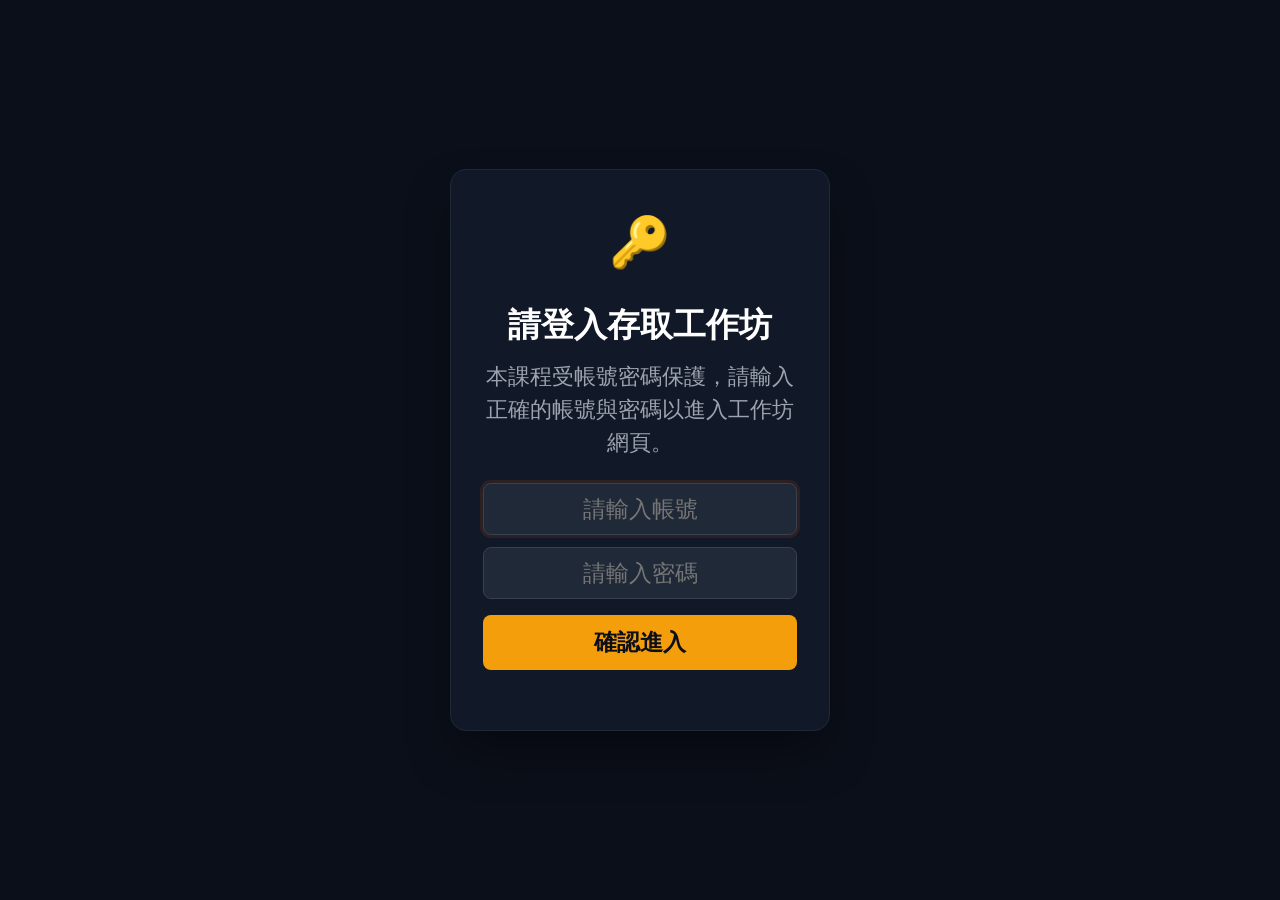
==== commit e1646d0c: "Increase workshop typography and form controls for full-screen readability" ====
--- a/index.html
+++ b/index.html
@@ -115,7 +115,7 @@
 
         .slide-type-tag {
             font-family: 'Outfit', sans-serif;
-            font-size: 16px;
+            font-size: 22px;
             font-weight: 800;
             text-transform: uppercase;
             letter-spacing: 2px;
@@ -138,14 +138,14 @@
         }
 
         .slide-title {
-            font-size: 30px;
+            font-size: 39px;
             font-weight: 800;
             color: var(--text-main);
             letter-spacing: -0.5px;
         }
 
         .slide-subtitle {
-            font-size: 16.9px;
+            font-size: 22px;
             color: var(--text-muted);
         }
 
@@ -174,7 +174,7 @@
 
         /* General Typography */
         p {
-            font-size: 18.8px;
+            font-size: 24.4px;
             line-height: 1.6;
             color: var(--text-main);
         }
@@ -184,7 +184,7 @@
             padding: 10px 18px;
             background: #fff7ed;
             border-radius: 0 12px 12px 0;
-            font-size: 18.1px;
+            font-size: 23.5px;
             line-height: 1.55;
             color: #7c2d12;
             margin: 8px 0;
@@ -198,7 +198,7 @@
         }
 
         li {
-            font-size: 17.5px;
+            font-size: 22.8px;
             line-height: 1.5;
             color: var(--text-main);
         }
@@ -211,7 +211,7 @@
             border-radius: 10px;
             padding: 10px 14px;
             font-family: inherit;
-            font-size: 17.5px;
+            font-size: 22.8px;
             color: var(--text-main);
             outline: none;
             transition: all 0.25s;
@@ -225,7 +225,7 @@
         }
 
         .input-label {
-            font-size: 16px;
+            font-size: 22px;
             font-weight: 700;
             color: var(--text-muted);
             margin-bottom: 5px;
@@ -241,7 +241,7 @@
             padding: 10px 18px;
             border-radius: 10px;
             font-family: inherit;
-            font-size: 16.9px;
+            font-size: 22px;
             font-weight: 600;
             cursor: pointer;
             transition: all 0.2s;
@@ -304,7 +304,7 @@
 
         .page-indicator-badge {
             font-family: 'Outfit', sans-serif;
-            font-size: 17.5px;
+            font-size: 22.8px;
             font-weight: 700;
             color: var(--text-main);
             background: #f5f5f4;
@@ -343,7 +343,7 @@
 
         /* Autosave Badge */
         .autosave-badge {
-            font-size: 16px;
+            font-size: 22px;
             color: var(--accent-green);
             font-weight: 700;
             display: flex;
@@ -380,7 +380,7 @@
 
         #slide-1 .slide-title {
             color: #ffffff;
-            font-size: 66px;
+            font-size: 73.9px;
             font-weight: 900;
             font-family: 'Outfit', sans-serif;
             letter-spacing: 2px;
@@ -391,7 +391,7 @@
         }
 
         #slide-1 .slide-subtitle-chinese {
-            font-size: 32.5px;
+            font-size: 36.4px;
             font-weight: 700;
             letter-spacing: 1px;
             margin-bottom: 20px;
@@ -399,7 +399,7 @@
         }
 
         #slide-1 .slide-metaphor {
-            font-size: 18.8px;
+            font-size: 24.4px;
             font-style: italic;
             color: #94a3b8;
             border-left: none;
@@ -419,7 +419,7 @@
 
         /* Page 2 Quotes block */
         .cinematic-quote {
-            font-size: 21.9px;
+            font-size: 28.5px;
             font-weight: 600;
             color: var(--text-main);
             border-left: 4px solid var(--accent-pink);
@@ -484,7 +484,7 @@
         }
 
         .guess-title {
-            font-size: 18.1px;
+            font-size: 23.5px;
             font-weight: 700;
             color: var(--text-muted);
         }
@@ -499,7 +499,7 @@
             flex: 1;
             padding: 12px 20px;
             font-family: 'Outfit', sans-serif;
-            font-size: 22.5px;
+            font-size: 29.2px;
             font-weight: 800;
             background: #ffffff;
             border: 2px solid var(--border-color);
@@ -554,7 +554,7 @@
         .btn-pill {
             flex: 1;
             padding: 8px 12px;
-            font-size: 16px;
+            font-size: 22px;
             font-weight: 600;
             border-radius: 20px;
             border: 1px solid var(--border-color);
@@ -607,7 +607,7 @@
         .comp-table th, .comp-table td {
             padding: 12px 18px;
             text-align: left;
-            font-size: 17.5px;
+            font-size: 22.8px;
         }
 
         .comp-table th {
@@ -633,7 +633,7 @@
             height: 220px;
             overflow-y: hidden;
             line-height: 1.55;
-            font-size: 16.9px;
+            font-size: 22px;
             color: var(--text-main);
             box-shadow: inset 0 2px 8px rgba(0,0,0,0.01);
         }
@@ -678,7 +678,7 @@
             display: flex;
             align-items: center;
             gap: 8px;
-            font-size: 16.2px;
+            font-size: 22px;
             font-weight: 700;
             cursor: pointer;
             padding: 6px 12px;
@@ -718,7 +718,7 @@
             padding: 16px 24px;
             background: #fafaf9;
             font-weight: 700;
-            font-size: 18.8px;
+            font-size: 24.4px;
             cursor: pointer;
             display: flex;
             justify-content: space-between;
@@ -749,7 +749,7 @@
             padding: 12px 16px;
             max-height: 120px;
             overflow-y: auto;
-            font-size: 16.2px;
+            font-size: 22px;
             display: flex;
             flex-direction: column;
             gap: 6px;
@@ -820,7 +820,7 @@
             border: 1px solid var(--border-color);
             border-radius: 20px;
             padding: 8px 14px;
-            font-size: 16.2px;
+            font-size: 22px;
             font-weight: 700;
             cursor: pointer;
             display: flex;
@@ -849,7 +849,7 @@
             display: flex;
             align-items: center;
             justify-content: space-between;
-            font-size: 16.2px;
+            font-size: 22px;
             font-weight: 700;
             padding: 8px 12px;
             background: #fafaf9;
@@ -874,7 +874,7 @@
             display: flex;
             align-items: center;
             gap: 8px;
-            font-size: 18.1px;
+            font-size: 23.5px;
             font-weight: 600;
             cursor: pointer;
         }
@@ -951,7 +951,7 @@
             color: #ffffff;
             padding: 12px 24px;
             border-radius: 30px;
-            font-size: 17.5px;
+            font-size: 22.8px;
             font-weight: 600;
             box-shadow: 0 10px 25px -5px rgba(0,0,0,0.15);
             z-index: 2100;
@@ -1015,7 +1015,7 @@
 
         /* Larger reading size: allow dense slides and cards to grow rather than clip text. */
         @media screen {
-            body { font-size: 18px; line-height: 1.65; }
+            body { font-size: 23.4px; line-height: 1.65; }
             .presentation-wrapper { max-width: 1440px; }
             .slides-viewport { min-height: 0; }
             .slide-section { overflow-y: auto !important; gap: 20px; }
@@ -1039,7 +1039,7 @@
             @media (max-width: 1023px) {
                 .slide-section { padding: 24px 20px; }
                 .slide-header { flex-wrap: wrap; }
-                .slide-title { font-size: 28px; }
+                .slide-title { font-size: 36.4px; }
             }
         }
 
@@ -1156,21 +1156,22 @@
     <link rel="stylesheet" href="assets/immersive.css">
     <link rel="stylesheet" href="assets/message-activity.css">
     <link rel="stylesheet" href="assets/daily-hooks.css">
+    <link rel="stylesheet" href="assets/large-reading.css?v=20261019">
 </head>
 <body>
 
     <!-- Login Protection Overlay -->
     <div id="password-gate" style="position: fixed; top: 0; left: 0; right: 0; bottom: 0; background-color: #0b0f19; display: flex; align-items: center; justify-content: center; z-index: 99999; transition: opacity 0.3s ease; font-family: system-ui, -apple-system, sans-serif;">
         <div style="background-color: #111827; border: 1px solid #1f2937; border-radius: 16px; padding: 32px; max-width: 380px; width: 100%; margin: 16px; text-align: center; box-shadow: 0 25px 50px -12px rgba(0, 0, 0, 0.5); color: #f3f4f6;">
-            <div style="font-size: 44px; margin-bottom: 16px;">🔑</div>
-            <h2 style="font-size: 25px; font-weight: bold; margin-bottom: 8px; color: #ffffff;">請登入存取工作坊</h2>
-            <p style="color: #9ca3af; font-size: 16.2px; line-height: 1.5; margin-bottom: 24px;">本課程受帳號密碼保護，請輸入正確的帳號與密碼以進入工作坊網頁。</p>
+            <div style="font-size: 49.3px; margin-bottom: 16px;">🔑</div>
+            <h2 style="font-size: 32.5px; font-weight: bold; margin-bottom: 8px; color: #ffffff;">請登入存取工作坊</h2>
+            <p style="color: #9ca3af; font-size: 22px; line-height: 1.5; margin-bottom: 24px;">本課程受帳號密碼保護，請輸入正確的帳號與密碼以進入工作坊網頁。</p>
             <form id="password-form" onsubmit="handleGateSubmit(event)">
-                <input type="text" id="gate-username-input" style="width: 100%; box-sizing: border-box; padding: 12px; background-color: #1f2937; border: 1px solid #374151; border-radius: 8px; color: #ffffff; text-align: center; font-size: 17.5px; outline: none; margin-bottom: 12px; transition: border-color 0.2s;" placeholder="請輸入帳號" required autofocus autocomplete="username">
-                <input type="password" id="gate-password-input" style="width: 100%; box-sizing: border-box; padding: 12px; background-color: #1f2937; border: 1px solid #374151; border-radius: 8px; color: #ffffff; text-align: center; font-size: 17.5px; outline: none; margin-bottom: 16px; transition: border-color 0.2s;" placeholder="請輸入密碼" required autocomplete="current-password">
-                <button type="submit" style="width: 100%; padding: 12px; background-color: #f59e0b; border: none; border-radius: 8px; color: #0b0f19; font-weight: bold; font-size: 17.5px; cursor: pointer; transition: background-color 0.2s;">確認進入</button>
+                <input type="text" id="gate-username-input" style="width: 100%; box-sizing: border-box; padding: 12px; background-color: #1f2937; border: 1px solid #374151; border-radius: 8px; color: #ffffff; text-align: center; font-size: 22.8px; outline: none; margin-bottom: 12px; transition: border-color 0.2s;" placeholder="請輸入帳號" required autofocus autocomplete="username">
+                <input type="password" id="gate-password-input" style="width: 100%; box-sizing: border-box; padding: 12px; background-color: #1f2937; border: 1px solid #374151; border-radius: 8px; color: #ffffff; text-align: center; font-size: 22.8px; outline: none; margin-bottom: 16px; transition: border-color 0.2s;" placeholder="請輸入密碼" required autocomplete="current-password">
+                <button type="submit" style="width: 100%; padding: 12px; background-color: #f59e0b; border: none; border-radius: 8px; color: #0b0f19; font-weight: bold; font-size: 22.8px; cursor: pointer; transition: background-color 0.2s;">確認進入</button>
             </form>
-            <p id="gate-error-msg" style="color: #ef4444; font-size: 16px; margin-top: 12px; height: 16px; opacity: 0; transition: opacity 0.2s; margin-bottom: 0;">帳號或密碼錯誤，請重試！</p>
+            <p id="gate-error-msg" style="color: #ef4444; font-size: 22px; margin-top: 12px; height: 16px; opacity: 0; transition: opacity 0.2s; margin-bottom: 0;">帳號或密碼錯誤，請重試！</p>
         </div>
     </div>
 
@@ -1216,12 +1217,12 @@
                     <div class="vector-winding-line"></div>
                     <blockquote class="slide-metaphor">
                         「當腦中的故事開始替我們做決定」<br>
-                        <span style="font-size: 16.2px; color: #64748b; margin-top: 8px; display: inline-block;">When the story writes us — 當我們寫下故事，故事也開始寫下我們。</span>
+                        <span style="font-size: 22px; color: #64748b; margin-top: 8px; display: inline-block;">When the story writes us — 當我們寫下故事，故事也開始寫下我們。</span>
                     </blockquote>
                 </div>
 
                 <div class="slide-footer-watermark">
-                    <span style="font-size: 16px; color: var(--text-muted);">01 / 30 Cover</span>
+                    <span style="font-size: 22px; color: var(--text-muted);">01 / 30 Cover</span>
                 </div>
             </section>
 
@@ -1245,39 +1246,39 @@
                 <div class="slide-body grid-2">
                     <div>
                         <div class="slide2-hide-initially">
-                            <p style="margin-bottom: 12.5px; line-height: 1.65; font-size: 17.5px; color: var(--text-main);">
+                            <p style="margin-bottom: 12.5px; line-height: 1.65; font-size: 22.8px; color: var(--text-main);">
                                 一部電影能否吸引觀眾，往往取決於它的「Hook」——一個簡單卻能抓住注意力、啟動情節並推動故事向前的核心設定。
                             </p>
-                            <p style="margin-bottom: 12.5px; line-height: 1.65; font-size: 17.5px; color: var(--text-main);">
+                            <p style="margin-bottom: 12.5px; line-height: 1.65; font-size: 22.8px; color: var(--text-main);">
                                 我們的心智也在做類似的事。
                             </p>
-                            <p style="margin-bottom: 12.5px; line-height: 1.65; font-size: 17.5px; color: var(--text-main);">
+                            <p style="margin-bottom: 12.5px; line-height: 1.65; font-size: 22.8px; color: var(--text-main);">
                                 每天的每一分鐘，我們都在替發生的事情編寫劇本，而這些劇本會在腦中的電影院裡播放。
                             </p>
-                            <p style="margin-bottom: 12.5px; line-height: 1.65; font-size: 17.5px; font-weight: 700; color: var(--accent-orange);">
+                            <p style="margin-bottom: 12.5px; line-height: 1.65; font-size: 22.8px; font-weight: 700; color: var(--accent-orange);">
                                 但在自己的故事裡，被勾住並不一定令人著迷。它更常表現為一種讓人失去彈性的自動反應：
                             </p>
                         </div>
 
                     </div>
                     <div class="slide2-hide-initially">
-                        <p style="margin-bottom: 10px; line-height: 1.6; font-size: 17.5px; font-weight: 700; color: var(--accent-green);">
+                        <p style="margin-bottom: 10px; line-height: 1.6; font-size: 22.8px; font-weight: 700; color: var(--accent-green);">
                             👥 家人、朋友之間也會被同一個故事勾住：
                         </p>
-                        <p style="margin-bottom: 10px; line-height: 1.6; font-size: 16.2px; color: var(--text-main);">
+                        <p style="margin-bottom: 10px; line-height: 1.6; font-size: 22px; color: var(--text-main);">
                             例如「家事本來就該我做」、「長輩說的不能反對」、「說了也不會有人聽」。這些熟悉的想法，有時讓我們忘了詢問彼此，也看不見其他安排。
                         </p>
-                        <p style="margin-bottom: 10px; line-height: 1.6; font-size: 16.2px; color: var(--text-main);">
+                        <p style="margin-bottom: 10px; line-height: 1.6; font-size: 22px; color: var(--text-main);">
                             電影繼續播放，視野逐漸收窄，情節也愈來愈缺乏可能。
                         </p>
-                        <blockquote style="margin: 8px 0; padding: 10px 14px; font-size: 16px; background: #fafaf9; border-left: 4px solid var(--accent-orange); color:#7c2d12; line-height:1.55;">
+                        <blockquote style="margin: 8px 0; padding: 10px 14px; font-size: 22px; background: #fafaf9; border-left: 4px solid var(--accent-orange); color:#7c2d12; line-height:1.55;">
                             「你已經看過這部電影。我們的想法與感受，開始取代實際發生的事。我們習慣採取的行動，開始取代真正需要的行動。同一幕不斷重演，一次又一次。」
                         </blockquote>
                     </div>
                 </div>
 
                 <div class="slide-footer-watermark slide2-hide-initially">
-                    <span style="font-size: 16px; color: var(--text-muted);">02 / 30 腦中的電影</span>
+                    <span style="font-size: 22px; color: var(--text-muted);">02 / 30 腦中的電影</span>
                 </div>
             </section>
 
@@ -1293,15 +1294,15 @@
 
                 <div class="slide-body" style="max-width: 800px; margin: 0 auto; width: 100%; display: flex; flex-direction: column; gap: 20px; justify-content: center;">
                     <div style="background: #fafaf9; border: 1px solid var(--border-color); border-radius: 20px; padding: 24px 32px; box-shadow: 0 4px 20px rgba(0,0,0,0.01);">
-                        <p style="margin-bottom: 16px; font-weight: 800; font-size: 21.2px; color: var(--accent-orange); display: flex; align-items: center; gap: 6px;">💡 什麼是「被 Hook 住」？</p>
-                        <p style="line-height: 1.7; font-size: 18.1px; color: var(--text-main); margin-bottom: 20px;">
+                        <p style="margin-bottom: 16px; font-weight: 800; font-size: 27.6px; color: var(--accent-orange); display: flex; align-items: center; gap: 6px;">💡 什麼是「被 Hook 住」？</p>
+                        <p style="line-height: 1.7; font-size: 23.5px; color: var(--text-main); margin-bottom: 20px;">
                             「被 Hook 住」在心理學上是指<strong>認知融合</strong>。當日常事情發生時，我們的大腦會像自動導航一樣，在毫秒之間自動編好一套劇本，並讓我們對這個劇本深信不疑，失去退一步思考的彈性。
                         </p>
                     </div>
                 </div>
 
                 <div class="slide-footer-watermark">
-                    <span style="font-size: 16px; color: var(--text-muted);">03 / 30 什麼是 Hooked</span>
+                    <span style="font-size: 22px; color: var(--text-muted);">03 / 30 什麼是 Hooked</span>
                 </div>
             </section>
 
@@ -1317,8 +1318,8 @@
 
                 <div class="slide-body grid-2">
                     <div style="background: #f0f4f1; padding: 24px; border-radius: 16px; border: 1px solid rgba(15, 118, 110, 0.15); height: 100%;">
-                        <h3 style="color: var(--accent-green); margin-bottom: 12px; font-size: 21.2px;">🔍 一起來探索...</h3>
-                        <p style="font-size: 17.5px; margin-bottom: 12px;">當想法、感受、角色或情境開始接管我們時，我們如何重新找回選擇：</p>
+                        <h3 style="color: var(--accent-green); margin-bottom: 12px; font-size: 27.6px;">🔍 一起來探索...</h3>
+                        <p style="font-size: 22.8px; margin-bottom: 12px;">當想法、感受、角色或情境開始接管我們時，我們如何重新找回選擇：</p>
                         <ul style="gap: 6px;">
                             <li>如何察覺自己被勾住的時刻。</li>
                             <li>心理僵化如何出現在我們自己身上。</li>
@@ -1328,21 +1329,21 @@
                         </ul>
                     </div>
                     <div style="background: #fff7ed; padding: 24px; border-radius: 16px; border: 1px solid rgba(234, 88, 12, 0.15); height: 100%;">
-                        <h3 style="color: var(--accent-orange); margin-bottom: 12px; font-size: 21.2px;">⚠️ 這為什麼重要？</h3>
+                        <h3 style="color: var(--accent-orange); margin-bottom: 12px; font-size: 27.6px;">⚠️ 這為什麼重要？</h3>
                         <ul style="gap: 6px;">
                             <li>我們容易與當下經驗黏在一起，視角收窄，選項減少。</li>
                             <li>把猜測當成事實，可能讓語氣變急，也讓彼此更難安心說話。</li>
                             <li>影響我們的日常選擇、相處方式，以及照顧自己的空間。</li>
                             <li>趕時間、擔心家人或累了一整天時，尤其容易只看見一種解釋。</li>
                         </ul>
-                        <blockquote style="margin-top: 14px; padding: 8px 12px; font-size: 16.2px;">
+                        <blockquote style="margin-top: 14px; padding: 8px 12px; font-size: 22px;">
                             <strong>心理僵化會縮小我們的視野，也縮小我們的選擇。</strong>
                         </blockquote>
                     </div>
                 </div>
 
                 <div class="slide-footer-watermark">
-                    <span style="font-size: 16px; color: var(--text-muted);">04 / 30 學習地圖</span>
+                    <span style="font-size: 22px; color: var(--text-muted);">04 / 30 學習地圖</span>
                 </div>
             </section>
 
@@ -1399,7 +1400,7 @@
                 </div>
 
                 <div class="slide-footer-watermark">
-                    <span style="font-size: 16px; color: var(--text-muted);">04 / 30 Kiki-Bobo 直覺</span>
+                    <span style="font-size: 22px; color: var(--text-muted);">04 / 30 Kiki-Bobo 直覺</span>
                 </div>
             </section>
 
@@ -1416,15 +1417,15 @@
                 <div class="slide-body grid-2">
                     <div class="kiki-bouba-img-container" style="background:#fef1f8; text-align: center; border-radius: 16px; padding: 12px;">
                         <img src="KIKI AND BOUBA.jpg" alt="Kiki and Bobo Reveal" class="kiki-bouba-img">
-                        <div style="display:flex; justify-content: space-around; width: 100%; margin-top: 12px; font-weight:800; font-size: 22.5px; color: var(--accent-pink);">
+                        <div style="display:flex; justify-content: space-around; width: 100%; margin-top: 12px; font-weight:800; font-size: 29.2px; color: var(--accent-pink);">
                             <span>⚡ 左圖：Kiki</span>
                             <span>☁️ 右圖：Bobo</span>
                         </div>
                     </div>
                     <div>
                         <p style="margin-bottom:12px; font-weight: 700; color: var(--accent-pink);">為什麼會這樣？我們甚至不會說這種抽象語言！</p>
-                        <p style="margin-bottom:12px; font-size: 18.1px;">這被稱為「跨感官聯結」，大腦會自動且瞬間將<strong>視覺上的尖銳形狀</strong>與<strong>發音短促的 Kiki</strong> 連結；將<strong>圓滑的水滴狀</strong>與<strong>圓潤飽滿的 Bobo</strong> 連結。</p>
-                        <p style="font-size: 17.5px; color: var(--text-muted); margin-bottom: 12px;">大腦是一部意義製造機。面對完全陌生的符號，它會在毫秒間建立解釋，並帶給您強烈的「確定感」。</p>
+                        <p style="margin-bottom:12px; font-size: 23.5px;">這被稱為「跨感官聯結」，大腦會自動且瞬間將<strong>視覺上的尖銳形狀</strong>與<strong>發音短促的 Kiki</strong> 連結；將<strong>圓滑的水滴狀</strong>與<strong>圓潤飽滿的 Bobo</strong> 連結。</p>
+                        <p style="font-size: 22.8px; color: var(--text-muted); margin-bottom: 12px;">大腦是一部意義製造機。面對完全陌生的符號，它會在毫秒間建立解釋，並帶給您強烈的「確定感」。</p>
 
                         <div style="margin-top:24px; min-height:180px; display:flex; align-items:center; justify-content:center;">
                             <button type="button" id="rationalInsightReveal" class="btn btn-outline" aria-controls="rationalInsight" onclick="document.getElementById('rationalInsight').hidden = false; this.hidden = true;">點擊，看看我們的想法如何被影響</button>
@@ -1434,7 +1435,7 @@
                 </div>
 
                 <div class="slide-footer-watermark">
-                    <span style="font-size: 16px; color: var(--text-muted);">05 / 30 實驗揭曉</span>
+                    <span style="font-size: 22px; color: var(--text-muted);">05 / 30 實驗揭曉</span>
                 </div>
             </section>
 
@@ -1467,7 +1468,7 @@
                 </div>
 
                 <div class="slide-footer-watermark">
-                    <span style="font-size: 16px; color: var(--text-muted);">06 / 30 思想體驗 (1/2)</span>
+                    <span style="font-size: 22px; color: var(--text-muted);">06 / 30 思想體驗 (1/2)</span>
                 </div>
             </section>
 
@@ -1488,7 +1489,7 @@
                     </button>
                     <p class="immersive-invitation" id="trafficInvitation">先坐進這個位置，感受眼前的車陣與身後的聲音。</p>
                     <div id="trafficReflection" class="immersive-reflection" tabindex="-1">
-                        <p style="grid-column:1 / -1; font-size:18px; line-height:1.7; color:var(--accent-green);"><strong>體驗後，先停一下：</strong>回想喇叭響起的那一刻，留意身體的反應，再記下腦中浮現的故事。不必急著判斷對錯。</p>
+                        <p style="grid-column:1 / -1; font-size: 23.4px; line-height:1.7; color:var(--accent-green);"><strong>體驗後，先停一下：</strong>回想喇叭響起的那一刻，留意身體的反應，再記下腦中浮現的故事。不必急著判斷對錯。</p>
                         <div>
                             <span class="input-label">✍️ 1. 在這個情境下，我的身體感覺到……</span>
                             <textarea id="bodyFeeling_2" data-state-key="traffic_bodyFeeling_2" placeholder="留意呼吸、心跳、肌肉或其他身體感受，也可以記錄沒有明顯變化。" rows="3"></textarea>
@@ -1501,7 +1502,7 @@
                 </div>
 
                 <div class="slide-footer-watermark">
-                    <span style="font-size: 16px; color: var(--text-muted);">07 / 30 思想體驗 (2/2)</span>
+                    <span style="font-size: 22px; color: var(--text-muted);">07 / 30 思想體驗 (2/2)</span>
                 </div>
             </section>
 
@@ -1517,10 +1518,10 @@
 
                 <div class="slide-body grid-2">
                     <div style="background:#f0fdf4; border:1px solid rgba(15,118,110,0.1); padding:28px; border-radius:20px; height:100%; display:flex; flex-direction:column; justify-content:center; gap:16px;">
-                        <p style="font-size: 21.2px; line-height:1.75; font-weight:700; color:var(--accent-green);">
+                        <p style="font-size: 27.6px; line-height:1.75; font-weight:700; color:var(--accent-green);">
                             「請以最快的速度，指著你周圍視線所及的任何物件，並大聲喊出它的名字。」
                         </p>
-                        <p style="font-size: 18.1px; line-height:1.6; color:var(--text-muted);">
+                        <p style="font-size: 23.5px; line-height:1.6; color:var(--text-muted);">
                             （例如：白板、椅子、燈、窗戶、杯子、滑鼠...）<br><br>
                             * 規則：只喊名詞，不加任何多餘的形容與好壞修飾。
                         </p>
@@ -1528,25 +1529,25 @@
 
                     <div style="display:flex; flex-direction:column; justify-content:flex-start; gap:12px; height:100%;">
                         <div>
-                            <span class="input-label" style="font-size: 16.9px; margin-bottom:4px; display:block;">✍️ 體驗記錄：在這一輪「指認事實物體」時，我感覺大腦的反應是...</span>
-                            <textarea id="biasRound1Feel" data-state-key="biasRound1Feel" placeholder="例如：速度非常快，看見什麼就脫口而出，完全不需要耗費腦力去思考..." rows="3" style="font-size: 16px; padding:10px;"></textarea>
+                            <span class="input-label" style="font-size: 22px; margin-bottom:4px; display:block;">✍️ 體驗記錄：在這一輪「指認事實物體」時，我感覺大腦的反應是...</span>
+                            <textarea id="biasRound1Feel" data-state-key="biasRound1Feel" placeholder="例如：速度非常快，看見什麼就脫口而出，完全不需要耗費腦力去思考..." rows="3" style="font-size: 22px; padding:10px;"></textarea>
                         </div>
 
                         <!-- Decrypt Card Round 1 -->
                         <div id="reveal-card-12" onclick="revealCard(12)" style="position: relative; cursor: pointer; border-radius: 16px; margin-top: 4px;">
                             <!-- Overlay -->
                             <div id="reveal-overlay-12" style="position: absolute; top:0; left:0; width:100%; height:100%; background: rgba(240,253,254,0.85); border: 1px dashed var(--accent-green); border-radius:16px; display:flex; align-items:center; justify-content:center; z-index:10; transition: opacity 0.3s ease;">
-                                <span style="color: var(--accent-green); font-weight:800; font-size: 16.2px;">💡 點擊滑鼠看第一輪體驗與提醒</span>
+                                <span style="color: var(--accent-green); font-weight:800; font-size: 22px;">💡 點擊滑鼠看第一輪體驗與提醒</span>
                             </div>
 
                             <!-- Content (Initially blurred) -->
                             <div id="reveal-content-12" style="filter: blur(4px); pointer-events: none; transition: filter 0.3s ease; background:#f0fdf4; border:1px solid rgba(15,118,110,0.15); padding:12px 16px; border-radius:16px; box-shadow:0 2px 8px rgba(0,0,0,0.01);">
                                 <div style="display:flex; align-items:center; gap:8px; margin-bottom:4px;">
-                                    <span style="background:var(--accent-green); color:white; font-size: 16px; font-weight:800; padding:2px 6px; border-radius:20px; font-family:'Outfit';">ROUND 1</span>
-                                    <strong style="color:var(--accent-green); font-size: 16.2px;">Fact Categorization</strong>
+                                    <span style="background:var(--accent-green); color:white; font-size: 22px; font-weight:800; padding:2px 6px; border-radius:20px; font-family:'Outfit';">ROUND 1</span>
+                                    <strong style="color:var(--accent-green); font-size: 22px;">Fact Categorization</strong>
                                 </div>
-                                <h4 style="font-size: 16.9px; font-weight:800; margin-bottom:4px; color:#14532d;">第一輪：分類指認</h4>
-                                <p style="font-size: 16px; line-height:1.45; color:#166534; margin: 0;">
+                                <h4 style="font-size: 22px; font-weight:800; margin-bottom:4px; color:#14532d;">第一輪：分類指認</h4>
+                                <p style="font-size: 22px; line-height:1.45; color:#166534; margin: 0;">
                                     大腦極速匹配名詞資料庫。這雖省力，卻容易讓我們養成習慣，<strong>誤以為我們隨口說出的「個人解讀」，事實上只是主觀故事，卻被當作不可推翻的客觀事實。</strong>
                                 </p>
                             </div>
@@ -1555,7 +1556,7 @@
                 </div>
 
                 <div class="slide-footer-watermark">
-                    <span style="font-size: 16px; color: var(--text-muted);">08 / 30 Hook Bias 快速命名</span>
+                    <span style="font-size: 22px; color: var(--text-muted);">08 / 30 Hook Bias 快速命名</span>
                 </div>
             </section>
 
@@ -1571,10 +1572,10 @@
 
                 <div class="slide-body grid-2">
                     <div style="background:#fff7ed; border:1px solid rgba(234,88,12,0.1); padding:28px; border-radius:20px; height:100%; display:flex; flex-direction:column; justify-content:center; gap:16px;">
-                        <p style="font-size: 21.2px; line-height:1.75; font-weight:700; color:var(--accent-orange);">
+                        <p style="font-size: 27.6px; line-height:1.75; font-weight:700; color:var(--accent-orange);">
                             「再次看著剛剛那一輪同樣的物件。但這一次，請對著它們大聲喊出『完全無邏輯、不相干』的新名字！」
                         </p>
-                        <p style="font-size: 18.1px; line-height:1.6; color:var(--text-muted);">
+                        <p style="font-size: 23.5px; line-height:1.6; color:var(--text-muted);">
                             （例如指著：椅子 ➔ 喊「大象」、窗戶 ➔ 喊「一本書」、桌子 ➔ 喊「一艘船」）<br><br>
                             * 規則：速度要快，打破你的常規認知。
                         </p>
@@ -1582,25 +1583,25 @@
 
                     <div style="display:flex; flex-direction:column; justify-content:flex-start; gap:12px; height:100%;">
                         <div>
-                            <span class="input-label" style="font-size: 16.9px; margin-bottom:4px; display:block;">✍️ 體驗記錄：在這一輪「重新想像名字」時，我感覺大腦在尋找詞彙時...</span>
-                            <textarea id="biasRound2Feel" data-state-key="biasRound2Feel" placeholder="例如：有明顯的卡頓感！大腦會本能想說出原本正確的名字，必須要刻意踩煞車，才能勉強想出別的替代詞..." rows="3" style="font-size: 16px; padding:10px;"></textarea>
+                            <span class="input-label" style="font-size: 22px; margin-bottom:4px; display:block;">✍️ 體驗記錄：在這一輪「重新想像名字」時，我感覺大腦在尋找詞彙時...</span>
+                            <textarea id="biasRound2Feel" data-state-key="biasRound2Feel" placeholder="例如：有明顯的卡頓感！大腦會本能想說出原本正確的名字，必須要刻意踩煞車，才能勉強想出別的替代詞..." rows="3" style="font-size: 22px; padding:10px;"></textarea>
                         </div>
 
                         <!-- Decrypt Card Round 2 -->
                         <div id="reveal-card-13" onclick="revealCard(13)" style="position: relative; cursor: pointer; border-radius: 16px; margin-top: 4px;">
                             <!-- Overlay -->
                             <div id="reveal-overlay-13" style="position: absolute; top:0; left:0; width:100%; height:100%; background: rgba(255,247,237,0.85); border: 1px dashed var(--accent-orange); border-radius:16px; display:flex; align-items:center; justify-content:center; z-index:10; transition: opacity 0.3s ease;">
-                                <span style="color: var(--accent-orange); font-weight:800; font-size: 16.2px;">💡 點擊滑鼠看第二輪體驗與提醒</span>
+                                <span style="color: var(--accent-orange); font-weight:800; font-size: 22px;">💡 點擊滑鼠看第二輪體驗與提醒</span>
                             </div>
 
                             <!-- Content (Initially blurred) -->
                             <div id="reveal-content-13" style="filter: blur(4px); pointer-events: none; transition: filter 0.3s ease; background:#fff7ed; border:1px solid rgba(234,88,12,0.15); padding:12px 16px; border-radius:16px; box-shadow:0 2px 8px rgba(0,0,0,0.01);">
                                 <div style="display:flex; align-items:center; gap:8px; margin-bottom:4px;">
-                                    <span style="background:var(--accent-orange); color:white; font-size: 16px; font-weight:800; padding:2px 6px; border-radius:20px; font-family:'Outfit';">ROUND 2</span>
-                                    <strong style="color:var(--accent-orange); font-size: 16.2px;">Creative Flexibility</strong>
+                                    <span style="background:var(--accent-orange); color:white; font-size: 22px; font-weight:800; padding:2px 6px; border-radius:20px; font-family:'Outfit';">ROUND 2</span>
+                                    <strong style="color:var(--accent-orange); font-size: 22px;">Creative Flexibility</strong>
                                 </div>
-                                <h4 style="font-size: 16.9px; font-weight:800; margin-bottom:4px; color:#7c2d12;">第二輪：創意彈性</h4>
-                                <p style="font-size: 16px; line-height:1.45; color:#9a3412; margin: 0;">
+                                <h4 style="font-size: 22px; font-weight:800; margin-bottom:4px; color:#7c2d12;">第二輪：創意彈性</h4>
+                                <p style="font-size: 22px; line-height:1.45; color:#9a3412; margin: 0;">
                                     重新命名需要大腦抑制預設反射、尋找創意。這需要刻意消耗認知能量，<strong>說明了我們若要看見別的可能性、跳脫慣性，就必須主動付出心智努力（Step Out）。</strong>
                                 </p>
                             </div>
@@ -1609,7 +1610,7 @@
                 </div>
 
                 <div class="slide-footer-watermark">
-                    <span style="font-size: 16px; color: var(--text-muted);">09 / 30 Hook Bias 重新想像</span>
+                    <span style="font-size: 22px; color: var(--text-muted);">09 / 30 Hook Bias 重新想像</span>
                 </div>
             </section>
 
@@ -1625,10 +1626,10 @@
 
                 <div class="slide-body grid-2">
                     <div style="background:#fdf2f8; border:1px solid rgba(219,39,119,0.1); padding:28px; border-radius:20px; height:100%; display:flex; flex-direction:column; justify-content:center; gap:16px;">
-                        <p style="font-size: 21.2px; line-height:1.75; font-weight:700; color:var(--accent-pink);">
+                        <p style="font-size: 27.6px; line-height:1.75; font-weight:700; color:var(--accent-pink);">
                             「最後一輪，看著周遭的任何物件，不加思考，立即大聲說出它不好、被你嫌棄、不順眼或很廉價的缺點！」
                         </p>
-                        <p style="font-size: 18.1px; line-height:1.6; color:var(--text-muted);">
+                        <p style="font-size: 23.5px; line-height:1.6; color:var(--text-muted);">
                             （例如：這個燈看起來很醜、這個筆記本封面好髒、這個鍵盤打起來有夠吵……）<br><br>
                             * 規則：不需要查證客觀原因，順著腦中直覺指責。
                         </p>
@@ -1636,25 +1637,25 @@
 
                     <div style="display:flex; flex-direction:column; justify-content:flex-start; gap:12px; height:100%;">
                         <div>
-                            <span class="input-label" style="font-size: 16.9px; margin-bottom:4px; display:block;">✍️ 體驗記錄：在這一輪「快速挑剔與批判」時，我的感受是...</span>
-                            <textarea id="biasRound3Feel" data-state-key="biasRound3Feel" placeholder="例如：竟然感到意外的順暢！不需要花太多力氣思考，各種不順眼、嫌棄的詞彙很自然就浮現出來..." rows="3" style="font-size: 16px; padding:10px;"></textarea>
+                            <span class="input-label" style="font-size: 22px; margin-bottom:4px; display:block;">✍️ 體驗記錄：在這一輪「快速挑剔與批判」時，我的感受是...</span>
+                            <textarea id="biasRound3Feel" data-state-key="biasRound3Feel" placeholder="例如：竟然感到意外的順暢！不需要花太多力氣思考，各種不順眼、嫌棄的詞彙很自然就浮現出來..." rows="3" style="font-size: 22px; padding:10px;"></textarea>
                         </div>
 
                         <!-- Decrypt Card Round 3 -->
                         <div id="reveal-card-14" onclick="revealCard(14)" style="position: relative; cursor: pointer; border-radius: 16px; margin-top: 4px;">
                             <!-- Overlay -->
                             <div id="reveal-overlay-14" style="position: absolute; top:0; left:0; width:100%; height:100%; background: rgba(253,242,248,0.85); border: 1px dashed var(--accent-pink); border-radius:16px; display:flex; align-items:center; justify-content:center; z-index:10; transition: opacity 0.3s ease;">
-                                <span style="color: var(--accent-pink); font-weight:800; font-size: 16.2px;">💡 點擊滑鼠看第三輪體驗與提醒</span>
+                                <span style="color: var(--accent-pink); font-weight:800; font-size: 22px;">💡 點擊滑鼠看第三輪體驗與提醒</span>
                             </div>
 
                             <!-- Content (Initially blurred) -->
                             <div id="reveal-content-14" style="filter: blur(4px); pointer-events: none; transition: filter 0.3s ease; background:#fdf2f8; border:1px solid rgba(219,39,119,0.15); padding:12px 16px; border-radius:16px; box-shadow:0 2px 8px rgba(0,0,0,0.01);">
                                 <div style="display:flex; align-items:center; gap:8px; margin-bottom:4px;">
-                                    <span style="background:var(--accent-pink); color:white; font-size: 16px; font-weight:800; padding:2px 6px; border-radius:20px; font-family:'Outfit';">ROUND 3</span>
-                                    <strong style="color:var(--accent-pink); font-size: 16.2px;">Negativity Bias</strong>
+                                    <span style="background:var(--accent-pink); color:white; font-size: 22px; font-weight:800; padding:2px 6px; border-radius:20px; font-family:'Outfit';">ROUND 3</span>
+                                    <strong style="color:var(--accent-pink); font-size: 22px;">Negativity Bias</strong>
                                 </div>
-                                <h4 style="font-size: 16.9px; font-weight:800; margin-bottom:4px; color:#9d174d;">第三輪：負面偏誤</h4>
-                                <p style="font-size: 16px; line-height:1.45; color:#9d174d; margin: 0;">
+                                <h4 style="font-size: 22px; font-weight:800; margin-bottom:4px; color:#9d174d;">第三輪：負面偏誤</h4>
+                                <p style="font-size: 22px; line-height:1.45; color:#9d174d; margin: 0;">
                                     為了生存防衛，大腦天生非常擅長挑剔與焦慮。<strong>我們能零延遲、不需要任何客觀依據地產出指責與評價，這正是日常生活中 Hook（被套路）最容易形成的溫床。</strong>
                                 </p>
                             </div>
@@ -1663,7 +1664,7 @@
                 </div>
 
                 <div class="slide-footer-watermark">
-                    <span style="font-size: 16px; color: var(--text-muted);">10 / 30 Hook Bias 說出缺點</span>
+                    <span style="font-size: 22px; color: var(--text-muted);">10 / 30 Hook Bias 說出缺點</span>
                 </div>
             </section>
 
@@ -1679,8 +1680,8 @@
 
                 <div class="slide-body grid-2">
                     <div style="background:#fafaf9; border:1px solid var(--border-color); padding:24px; border-radius:20px; height:100%; display:flex; flex-direction:column; justify-content:center; gap:12px;">
-                        <strong style="color:var(--accent-navy); font-size: 20px;">📊 回到你自己的體驗：</strong>
-                        <p style="font-size: 17.5px; line-height:1.6;">三輪活動可能帶來不同感受。請先回想自己實際經歷的速度、卡住的時刻與身體反應，不必選擇和別人一樣的答案。</p>
+                        <strong style="color:var(--accent-navy); font-size: 26px;">📊 回到你自己的體驗：</strong>
+                        <p style="font-size: 22.8px; line-height:1.6;">三輪活動可能帶來不同感受。請先回想自己實際經歷的速度、卡住的時刻與身體反應，不必選擇和別人一樣的答案。</p>
                         <blockquote style="margin: 8px 0; border-left-color: var(--accent-pink); background: #fff1f2; color:#9f1239;">
                             「哪一輪最自然？哪一輪需要刻意停一下？這和我平常回應事情的方式有什麼相似？」
                         </blockquote>
@@ -1688,7 +1689,7 @@
 
                     <div style="display:flex; flex-direction:column; gap:16px; justify-content:center; height:100%;">
                         <div>
-                            <span class="input-label" style="font-size: 16.9px; color:var(--accent-orange); font-weight:700;">📊 您個人的體驗中，哪一輪最容易完成？</span>
+                            <span class="input-label" style="font-size: 22px; color:var(--accent-orange); font-weight:700;">📊 您個人的體驗中，哪一輪最容易完成？</span>
                             <select id="biasEasiestRound" data-state-key="biasEasiestRound" style="background:#ffffff; padding:10px; border-radius:8px;">
                                 <option value="">-- 請點選你的體驗 --</option>
                                 <option value="Round 1 (Quick Naming)">第一輪最容易 (指認事實命名)</option>
@@ -1697,14 +1698,14 @@
                             </select>
                         </div>
                         <div>
-                            <span class="input-label" style="font-size: 16.9px;">✍️ 綜合反思：這三輪讓你注意到自己哪些習慣？在生活裡也會出現嗎？</span>
+                            <span class="input-label" style="font-size: 22px;">✍️ 綜合反思：這三輪讓你注意到自己哪些習慣？在生活裡也會出現嗎？</span>
                             <textarea id="biasReflection" data-state-key="biasReflection" placeholder="例如：大腦似乎對『尋找缺點與負面指責』有一套超高效的自動駕駛。當家人晚回家、臨時改約，或我擔心出門忘了關火時，是否還沒確認，就先想到最糟的可能？..." rows="4"></textarea>
                         </div>
                     </div>
                 </div>
 
                 <div class="slide-footer-watermark">
-                    <span style="font-size: 16px; color: var(--text-muted);">11 / 30 課後直覺投票</span>
+                    <span style="font-size: 22px; color: var(--text-muted);">11 / 30 課後直覺投票</span>
                 </div>
             </section>
 
@@ -1722,21 +1723,21 @@
                     <div class="grid-2" style="width:100%; gap:24px; align-items:stretch; height: 100%;">
                         <!-- Conclusion card -->
                         <div style="background:#f8fafc; border:1px solid var(--border-color); border-radius:20px; padding:24px 32px; display:flex; flex-direction:column; justify-content:center; gap:12px; height: 100%;">
-                            <p style="font-size: 18.1px; line-height:1.7; color:#334155; font-weight:700;">
+                            <p style="font-size: 23.5px; line-height:1.7; color:#334155; font-weight:700;">
                                 擔心或批評有時來得很快，這是大腦保護我們的機制。我們無形中在每一天，大腦都忙著上演各種恐怖電影。
                             </p>
                         </div>
 
                         <!-- Reflection form -->
                         <div style="display:flex; flex-direction:column; justify-content:center; background: #fafaf9; border: 1px solid var(--border-color); padding: 24px 32px; border-radius: 20px; height: 100%;">
-                            <p style="font-size:24px; font-weight:700; line-height:1.7; margin-bottom:20px;">你會分辨生活中的<br>「發生了什麼？」<br>「我感覺如何？」<br>和「我想到什麼？」嗎？</p>
-                            <p style="font-size:24px; font-weight:700; color:var(--accent-pink); line-height:1.7;">把桌上的卡片分類看看。</p>
+                            <p style="font-size: 31.2px; font-weight:700; line-height:1.7; margin-bottom:20px;">你會分辨生活中的<br>「發生了什麼？」<br>「我感覺如何？」<br>和「我想到什麼？」嗎？</p>
+                            <p style="font-size: 31.2px; font-weight:700; color:var(--accent-pink); line-height:1.7;">把桌上的卡片分類看看。</p>
                         </div>
                     </div>
                 </div>
 
                 <div class="slide-footer-watermark">
-                    <span style="font-size: 16px; color: var(--text-muted);">12 / 30 活動二｜卡片分類</span>
+                    <span style="font-size: 22px; color: var(--text-muted);">12 / 30 活動二｜卡片分類</span>
                 </div>
             </section>
 
@@ -1751,27 +1752,27 @@
                 <div class="slide-body" style="justify-content:flex-start; gap:24px;">
                     <div class="grid-3" style="align-items:stretch;">
                         <div style="background:#eff6ff; border:1px solid #bfdbfe; border-radius:18px; padding:24px;">
-                            <h3 style="font-size:26px; color:var(--accent-blue); margin-bottom:12px;">事實</h3>
-                            <p style="font-size:21px; font-weight:600;">真實的人、事、時、地、物。</p>
+                            <h3 style="font-size: 33.8px; color:var(--accent-blue); margin-bottom:12px;">事實</h3>
+                            <p style="font-size: 27.3px; font-weight:600;">真實的人、事、時、地、物。</p>
                             <p style="margin-top:12px;">是生活中實際發生、能被觀察或確認的事件。</p>
                         </div>
                         <div style="background:#fff7ed; border:1px solid #fed7aa; border-radius:18px; padding:24px;">
-                            <h3 style="font-size:26px; color:var(--accent-orange); margin-bottom:12px;">感覺</h3>
-                            <p style="font-size:21px; font-weight:600;">感受、心情、情緒。</p>
+                            <h3 style="font-size: 33.8px; color:var(--accent-orange); margin-bottom:12px;">感覺</h3>
+                            <p style="font-size: 27.3px; font-weight:600;">感受、心情、情緒。</p>
                             <p style="margin-top:12px;">是此刻內在的經驗，例如開心、難過、緊張或生氣。</p>
                         </div>
                         <div style="background:#f0fdf4; border:1px solid #bbf7d0; border-radius:18px; padding:24px;">
-                            <h3 style="font-size:26px; color:var(--accent-green); margin-bottom:12px;">想法</h3>
-                            <p style="font-size:21px; font-weight:600;">出現在大腦裡面的聲音。</p>
+                            <h3 style="font-size: 33.8px; color:var(--accent-green); margin-bottom:12px;">想法</h3>
+                            <p style="font-size: 27.3px; font-weight:600;">出現在大腦裡面的聲音。</p>
                             <p style="margin-top:12px;">包括我們對事件的解釋、猜測、評價，以及腦中的故事。</p>
                         </div>
                     </div>
                     <div style="padding:24px 28px; background:#fafaf9; border:1px solid var(--border-color); border-radius:18px; display:flex; flex-direction:column; gap:14px;">
-                        <p style="font-size:20px; line-height:1.8;">事實是每天在我們生活中發生的事件。人類會被過去的經驗「Hooked 牽動」，對這些事件產生屬於每個人不同的「想法」。這些想法影響著我們的感受和情緒。</p>
-                        <p style="font-size:22px; line-height:1.8; font-weight:700;">換句話說：「鐵錚錚的事實」是固定的，是客觀的；但「每個人的腦中怎麼想」，是因人而異的，是主觀的。</p>
-                    </div>
-                </div>
-                <div class="slide-footer-watermark"><span style="font-size:16px; color:var(--text-muted);">13 / 30 事實、感覺與想法</span></div>
+                        <p style="font-size: 26px; line-height:1.8;">事實是每天在我們生活中發生的事件。人類會被過去的經驗「Hooked 牽動」，對這些事件產生屬於每個人不同的「想法」。這些想法影響著我們的感受和情緒。</p>
+                        <p style="font-size: 28.6px; line-height:1.8; font-weight:700;">換句話說：「鐵錚錚的事實」是固定的，是客觀的；但「每個人的腦中怎麼想」，是因人而異的，是主觀的。</p>
+                    </div>
+                </div>
+                <div class="slide-footer-watermark"><span style="font-size: 22px; color:var(--text-muted);">13 / 30 事實、感覺與想法</span></div>
             </section>
 
 
@@ -1786,13 +1787,13 @@
             <!-- PAGE 20: RIGIDITY DEFINITION (SLIDED FROM 19) -->
 
 
-            <section class="slide-section daily-hooks" id="slide-31"><div class="slide-header"><div class="slide-title-wrap"><div class="slide-title">活動三之一｜日常生活：我怎麼被擔心牽著走？</div><div class="slide-subtitle">先引導：從孩子、家人與朋友的日常時刻，看見事實與猜測的距離。</div></div><span class="slide-type-tag tag-exercise">活動三</span></div><div class="slide-body" style="justify-content:flex-start;"><p class="daily-hook-intro">先一起讀這四個情境，留意：我實際看見什麼？我腦中又預測了什麼？勾選熟悉的句子，再展開對照。</p><div class="daily-hook-list"><article class="daily-hook-card"><label class="daily-hook-check"><input type="checkbox" id="dailyHookExample_1" data-state-key="dailyHookExample_1" value="孩子跑步"><span>孩子跑步</span></label><p class="daily-hook-thought">「不要跑，等一下會跌倒！」</p><details><summary>拆開看看：已知的是什麼？我又加上了什麼？</summary><p><strong>已知線索：</strong>我看到孩子正在跑。</p><p><strong>想法與事實的距離：</strong>跌倒是我預測的可能，還不是已發生的結果。</p><p><strong>可能來自：</strong>保護孩子的心情、曾經跌倒的經驗或長輩的提醒。</p></details></article><article class="daily-hook-card"><label class="daily-hook-check"><input type="checkbox" id="dailyHookExample_2" data-state-key="dailyHookExample_2" value="家人晚歸"><span>家人晚歸</span></label><p class="daily-hook-thought">「是不是發生什麼事了？」</p><details><summary>拆開看看：已知的是什麼？我又加上了什麼？</summary><p><strong>已知線索：</strong>已過了平常到家的時間；目前打電話沒有接通。</p><p><strong>想法與事實的距離：</strong>目前不知道原因；擔心不能證明壞事已經發生。</p><p><strong>可能來自：</strong>對家人的在乎、以往的經驗，或聽過的意外故事。</p></details></article><article class="daily-hook-card"><label class="daily-hook-check"><input type="checkbox" id="dailyHookExample_3" data-state-key="dailyHookExample_3" value="朋友不再主動聯絡"><span>朋友不再主動聯絡</span></label><p class="daily-hook-thought">「我是不是做了什麼，讓他不高興？」</p><details><summary>拆開看看：已知的是什麼？我又加上了什麼？</summary><p><strong>已知線索：</strong>最近一週，朋友沒有主動傳訊息給我。</p><p><strong>想法與事實的距離：</strong>對方生氣、原因在我，都還是尚未確認的解釋。</p><p><strong>可能來自：</strong>過去的關係經驗，或「沒聯絡就是不在乎」的想法。</p></details></article><article class="daily-hook-card"><label class="daily-hook-check"><input type="checkbox" id="dailyHookExample_6" data-state-key="dailyHookExample_6" value="老闆把重要工作分給另一位同事"><span>重要工作交給另一位同事</span></label><p class="daily-hook-thought">「老闆覺得他表現比我好？」</p><details><summary>拆開看看：已知的是什麼？我又加上了什麼？</summary><p><strong>已知線索：</strong>老闆把一個重要工作分給另一位同事。</p><p><strong>想法與事實的距離：</strong>「老闆覺得他表現比我好」是我對分派原因的猜測，目前還沒有向對方確認。</p><p><strong>可能來自：</strong>對自己表現的在乎、過去被比較的經驗，或「重要工作交給誰，就代表誰比較受肯定」的想法。</p></details></article></div><blockquote>這些想法可能在提醒我在乎的事，也可能帶著過去或環境留下的期待。想法不一定是錯的；需要留意的是，我是否還沒確認，就把它當成唯一事實。</blockquote></div><div class="slide-footer-watermark"><span style="font-size:16px;color:var(--text-muted);">14 / 30 日常生活｜先引導</span></div></section>
-
-            <section class="slide-section daily-hooks" id="slide-32"><div class="slide-header"><div class="slide-title-wrap"><div class="slide-title">活動三之一｜練習：拆開一個日常擔心</div><div class="slide-subtitle">再練習：選一個最近的小情境，寫下已知事實、腦中想法與願意嘗試的回應。</div></div><span class="slide-type-tag tag-exercise">活動三</span></div><div class="slide-body" style="justify-content:flex-start;"><div class="grid-2"><div class="message-scene"><p class="message-kicker">約 5–6 分鐘｜先自己寫，再兩人分享</p><ol class="message-rules"><li>從上一頁選一句熟悉的日常擔心，或寫自己的生活例子。</li><li>先寫下已知事實，再把腦中的預測、解釋或「應該」分開。</li><li>兩人分享：這個想法從哪裡來？它想保護我在乎的什麼？</li><li>找出被勾住的時刻：我是否把「可能」當成「一定」，或認定只有一條路？</li><li>把「事情就是這樣」改成「我注意到，自己有一個想法……」，再選擇下一步。</li></ol><blockquote><strong>擔心 ≠ 被 Hook 住。</strong><br>有情緒並沒有錯。當某個想法被當成唯一事實，讓我反覆查問、責怪自己或別人，甚至看不見其他可能，才是這裡要練習察覺的時刻。</blockquote><p class="message-note">把想法與事實分開，不是忽略眼前的安全需求。仍然可以依實際線索確認情況、求助或採取合適的行動。</p></div><div class="message-fields"><label class="message-field" for="dailyHookThought"><span>1. 我常被哪一句話牽著走？</span><textarea id="dailyHookThought" data-state-key="dailyHookThought" rows="2" placeholder="例如：家人還沒回家，我想到「是不是發生什麼事了」。"></textarea></label><label class="message-field" for="dailyHookFact"><span>2. 我確定知道、能被確認的是什麼？</span><textarea id="dailyHookFact" data-state-key="dailyHookFact" rows="2" placeholder="先不加原因、動機或對未來的判斷。"></textarea></label><label class="message-field" for="dailyHookOrigin"><span>3. 這句話可能從哪裡來？我在乎什麼？</span><textarea id="dailyHookOrigin" data-state-key="dailyHookOrigin" rows="2" placeholder="自己的經驗、家庭、學校、社群或社會期待？它想保護什麼？"></textarea></label><label class="message-field" for="dailyHookResponse"><span>4. 相信它時，我有什麼感受、會怎麼做？</span><textarea id="dailyHookResponse" data-state-key="dailyHookResponse" rows="2" placeholder="也留意身體反應，以及是否有了急著行動的衝動。"></textarea></label><label class="message-field" for="dailyHookDistance"><span>5. 試著改說：「我注意到，自己有一個想法……」</span><textarea id="dailyHookDistance" data-state-key="dailyHookDistance" rows="2" placeholder="保留感受，但先不把腦中的故事當成定論。"></textarea></label><label class="message-field" for="dailyHookChoice"><span>6. 還有哪些可能？我願意怎麼確認或回應？</span><textarea id="dailyHookChoice" data-state-key="dailyHookChoice" rows="2" placeholder="不用強迫正面思考；找一個願意嘗試、符合眼前情況的小行動。"></textarea></label></div></div></div><div class="slide-footer-watermark"><span style="font-size:16px;color:var(--text-muted);">15 / 30 日常生活｜再練習</span></div></section>
-
-            <section class="slide-section daily-hooks" id="slide-33"><div class="slide-header"><div class="slide-title-wrap"><div class="slide-title">活動三之二｜大環境與社會：哪些聲音成了我的信念？</div><div class="slide-subtitle">先引導：從年齡、成績與成功的期待，辨認我們習以為常的「應該」。</div></div><span class="slide-type-tag tag-exercise">活動三</span></div><div class="slide-body" style="justify-content:flex-start;"><p class="daily-hook-intro">有些聲音來自家庭、教育、媒體與社會。我們聽得久了，可能把「大家這樣說」當成「事情只能這樣」。一起讀下面的例子，再問：這句話是否適用每個人、每個時刻？</p><div class="daily-hook-list"><article class="daily-hook-card"><label class="daily-hook-check"><input type="checkbox" id="dailyHookExample_4" data-state-key="dailyHookExample_4" value="年齡與自我期待"><span>年齡與自我期待</span></label><p class="daily-hook-thought">「年紀大了，體力就會變差，記憶會變不好。」</p><details><summary>拆開看看：已知的是什麼？我又加上了什麼？</summary><p><strong>已知線索：</strong>我最近兩次忘記把鑰匙放在哪裡。</p><p><strong>想法與事實的距離：</strong>兩次忘記事情，不等於能確認自己所有能力的變化，也不能預先決定未來。</p><p><strong>可能來自：</strong>對年齡的社會印象、家人的說法，或自己的經驗。</p></details></article><article class="daily-hook-card"><label class="daily-hook-check"><input type="checkbox" id="dailyHookExample_5" data-state-key="dailyHookExample_5" value="孩子的成績與未來"><span>孩子的成績與未來</span></label><p class="daily-hook-thought">「要成績好、讀好學校，以後才會成功。」</p><details><summary>拆開看看：已知的是什麼？我又加上了什麼？</summary><p><strong>已知線索：</strong>孩子這次考試的分數，低於我原先的期待。</p><p><strong>想法與事實的距離：</strong>眼前的分數是已知資訊；它不等於已經知道孩子的整個未來。</p><p><strong>可能來自：</strong>教育環境、親友的期待，以及我們對「成功」的定義。</p></details></article></div><blockquote>這些想法可能在提醒我在乎的事，也可能帶著過去或環境留下的期待。想法不一定是錯的；需要留意的是，我是否還沒確認，就把它當成唯一事實。</blockquote></div><div class="slide-footer-watermark"><span style="font-size:16px;color:var(--text-muted);">16 / 30 大環境與社會｜先引導</span></div></section>
-
-            <section class="slide-section daily-hooks" id="slide-34"><div class="slide-header"><div class="slide-title-wrap"><div class="slide-title">活動三之二｜練習：這個「應該」適合現在的我嗎？</div><div class="slide-subtitle">再練習：挑一句從小聽到大的話，看見它的來源、影響，以及自己真正重視的事。</div></div><span class="slide-type-tag tag-exercise">活動三</span></div><div class="slide-body" style="justify-content:flex-start;"><div class="grid-2"><div class="message-scene"><p class="message-kicker">約 6–8 分鐘｜辨認環境給我的聲音</p><ol class="message-rules"><li>從上一頁選一句話，或寫下你常聽到的「到了這個年紀就該……」「孩子一定要……」。</li><li>分開記錄：眼前能確認的事，以及這句話對人生、年齡或成功所作的推論。</li><li>兩人分享：這是誰常說的？它影響我怎麼看待自己、孩子或別人？</li><li>找出被勾住的時刻：我是否因為這句話，認定只有一種成功、只能扮演某個角色？</li><li>改說「我注意到自己相信……」。問問自己：這仍符合我現在重視的生活嗎？有哪些可以調整的選擇？</li></ol><blockquote><strong>擔心 ≠ 被 Hook 住。</strong><br>有情緒並沒有錯。當某個想法被當成唯一事實，讓我反覆查問、責怪自己或別人，甚至看不見其他可能，才是這裡要練習察覺的時刻。</blockquote><p class="message-note">把想法與事實分開，不是忽略眼前的安全需求。仍然可以依實際線索確認情況、求助或採取合適的行動。</p></div><div class="message-fields"><label class="message-field" for="socialHookThought"><span>1. 哪一句環境或社會的話，常牽動我？</span><textarea id="socialHookThought" data-state-key="socialHookThought" rows="2" placeholder="例如：「孩子要成績好、讀好學校，以後才會成功。」"></textarea></label><label class="message-field" for="socialHookFact"><span>2. 我確定知道、能被確認的是什麼？</span><textarea id="socialHookFact" data-state-key="socialHookFact" rows="2" placeholder="先不加原因、動機或對未來的判斷。"></textarea></label><label class="message-field" for="socialHookOrigin"><span>3. 這個聲音從哪裡來？我真正重視的是什麼？</span><textarea id="socialHookOrigin" data-state-key="socialHookOrigin" rows="2" placeholder="自己的經驗、家庭、學校、社群或社會期待？它想保護什麼？"></textarea></label><label class="message-field" for="socialHookResponse"><span>4. 相信它時，我有什麼感受、會怎麼做？</span><textarea id="socialHookResponse" data-state-key="socialHookResponse" rows="2" placeholder="也留意身體反應，以及是否有了急著行動的衝動。"></textarea></label><label class="message-field" for="socialHookDistance"><span>5. 試著改說：「我注意到，自己有一個想法……」</span><textarea id="socialHookDistance" data-state-key="socialHookDistance" rows="2" placeholder="保留感受，但先不把腦中的故事當成定論。"></textarea></label><label class="message-field" for="socialHookChoice"><span>6. 有沒有不同的活法？我願意做哪個小調整？</span><textarea id="socialHookChoice" data-state-key="socialHookChoice" rows="2" placeholder="不用強迫正面思考；找一個願意嘗試、符合眼前情況的小行動。"></textarea></label></div></div></div><div class="slide-footer-watermark"><span style="font-size:16px;color:var(--text-muted);">17 / 30 大環境與社會｜再練習</span></div></section>
+            <section class="slide-section daily-hooks" id="slide-31"><div class="slide-header"><div class="slide-title-wrap"><div class="slide-title">活動三之一｜日常生活：我怎麼被擔心牽著走？</div><div class="slide-subtitle">先引導：從孩子、家人與朋友的日常時刻，看見事實與猜測的距離。</div></div><span class="slide-type-tag tag-exercise">活動三</span></div><div class="slide-body" style="justify-content:flex-start;"><p class="daily-hook-intro">先一起讀這四個情境，留意：我實際看見什麼？我腦中又預測了什麼？勾選熟悉的句子，再展開對照。</p><div class="daily-hook-list"><article class="daily-hook-card"><label class="daily-hook-check"><input type="checkbox" id="dailyHookExample_1" data-state-key="dailyHookExample_1" value="孩子跑步"><span>孩子跑步</span></label><p class="daily-hook-thought">「不要跑，等一下會跌倒！」</p><details><summary>拆開看看：已知的是什麼？我又加上了什麼？</summary><p><strong>已知線索：</strong>我看到孩子正在跑。</p><p><strong>想法與事實的距離：</strong>跌倒是我預測的可能，還不是已發生的結果。</p><p><strong>可能來自：</strong>保護孩子的心情、曾經跌倒的經驗或長輩的提醒。</p></details></article><article class="daily-hook-card"><label class="daily-hook-check"><input type="checkbox" id="dailyHookExample_2" data-state-key="dailyHookExample_2" value="家人晚歸"><span>家人晚歸</span></label><p class="daily-hook-thought">「是不是發生什麼事了？」</p><details><summary>拆開看看：已知的是什麼？我又加上了什麼？</summary><p><strong>已知線索：</strong>已過了平常到家的時間；目前打電話沒有接通。</p><p><strong>想法與事實的距離：</strong>目前不知道原因；擔心不能證明壞事已經發生。</p><p><strong>可能來自：</strong>對家人的在乎、以往的經驗，或聽過的意外故事。</p></details></article><article class="daily-hook-card"><label class="daily-hook-check"><input type="checkbox" id="dailyHookExample_3" data-state-key="dailyHookExample_3" value="朋友不再主動聯絡"><span>朋友不再主動聯絡</span></label><p class="daily-hook-thought">「我是不是做了什麼，讓他不高興？」</p><details><summary>拆開看看：已知的是什麼？我又加上了什麼？</summary><p><strong>已知線索：</strong>最近一週，朋友沒有主動傳訊息給我。</p><p><strong>想法與事實的距離：</strong>對方生氣、原因在我，都還是尚未確認的解釋。</p><p><strong>可能來自：</strong>過去的關係經驗，或「沒聯絡就是不在乎」的想法。</p></details></article><article class="daily-hook-card"><label class="daily-hook-check"><input type="checkbox" id="dailyHookExample_6" data-state-key="dailyHookExample_6" value="老闆把重要工作分給另一位同事"><span>重要工作交給另一位同事</span></label><p class="daily-hook-thought">「老闆覺得他表現比我好？」</p><details><summary>拆開看看：已知的是什麼？我又加上了什麼？</summary><p><strong>已知線索：</strong>老闆把一個重要工作分給另一位同事。</p><p><strong>想法與事實的距離：</strong>「老闆覺得他表現比我好」是我對分派原因的猜測，目前還沒有向對方確認。</p><p><strong>可能來自：</strong>對自己表現的在乎、過去被比較的經驗，或「重要工作交給誰，就代表誰比較受肯定」的想法。</p></details></article></div><blockquote>這些想法可能在提醒我在乎的事，也可能帶著過去或環境留下的期待。想法不一定是錯的；需要留意的是，我是否還沒確認，就把它當成唯一事實。</blockquote></div><div class="slide-footer-watermark"><span style="font-size: 22px;color:var(--text-muted);">14 / 30 日常生活｜先引導</span></div></section>
+
+            <section class="slide-section daily-hooks" id="slide-32"><div class="slide-header"><div class="slide-title-wrap"><div class="slide-title">活動三之一｜練習：拆開一個日常擔心</div><div class="slide-subtitle">再練習：選一個最近的小情境，寫下已知事實、腦中想法與願意嘗試的回應。</div></div><span class="slide-type-tag tag-exercise">活動三</span></div><div class="slide-body" style="justify-content:flex-start;"><div class="grid-2"><div class="message-scene"><p class="message-kicker">約 5–6 分鐘｜先自己寫，再兩人分享</p><ol class="message-rules"><li>從上一頁選一句熟悉的日常擔心，或寫自己的生活例子。</li><li>先寫下已知事實，再把腦中的預測、解釋或「應該」分開。</li><li>兩人分享：這個想法從哪裡來？它想保護我在乎的什麼？</li><li>找出被勾住的時刻：我是否把「可能」當成「一定」，或認定只有一條路？</li><li>把「事情就是這樣」改成「我注意到，自己有一個想法……」，再選擇下一步。</li></ol><blockquote><strong>擔心 ≠ 被 Hook 住。</strong><br>有情緒並沒有錯。當某個想法被當成唯一事實，讓我反覆查問、責怪自己或別人，甚至看不見其他可能，才是這裡要練習察覺的時刻。</blockquote><p class="message-note">把想法與事實分開，不是忽略眼前的安全需求。仍然可以依實際線索確認情況、求助或採取合適的行動。</p></div><div class="message-fields"><label class="message-field" for="dailyHookThought"><span>1. 我常被哪一句話牽著走？</span><textarea id="dailyHookThought" data-state-key="dailyHookThought" rows="2" placeholder="例如：家人還沒回家，我想到「是不是發生什麼事了」。"></textarea></label><label class="message-field" for="dailyHookFact"><span>2. 我確定知道、能被確認的是什麼？</span><textarea id="dailyHookFact" data-state-key="dailyHookFact" rows="2" placeholder="先不加原因、動機或對未來的判斷。"></textarea></label><label class="message-field" for="dailyHookOrigin"><span>3. 這句話可能從哪裡來？我在乎什麼？</span><textarea id="dailyHookOrigin" data-state-key="dailyHookOrigin" rows="2" placeholder="自己的經驗、家庭、學校、社群或社會期待？它想保護什麼？"></textarea></label><label class="message-field" for="dailyHookResponse"><span>4. 相信它時，我有什麼感受、會怎麼做？</span><textarea id="dailyHookResponse" data-state-key="dailyHookResponse" rows="2" placeholder="也留意身體反應，以及是否有了急著行動的衝動。"></textarea></label><label class="message-field" for="dailyHookDistance"><span>5. 試著改說：「我注意到，自己有一個想法……」</span><textarea id="dailyHookDistance" data-state-key="dailyHookDistance" rows="2" placeholder="保留感受，但先不把腦中的故事當成定論。"></textarea></label><label class="message-field" for="dailyHookChoice"><span>6. 還有哪些可能？我願意怎麼確認或回應？</span><textarea id="dailyHookChoice" data-state-key="dailyHookChoice" rows="2" placeholder="不用強迫正面思考；找一個願意嘗試、符合眼前情況的小行動。"></textarea></label></div></div></div><div class="slide-footer-watermark"><span style="font-size: 22px;color:var(--text-muted);">15 / 30 日常生活｜再練習</span></div></section>
+
+            <section class="slide-section daily-hooks" id="slide-33"><div class="slide-header"><div class="slide-title-wrap"><div class="slide-title">活動三之二｜大環境與社會：哪些聲音成了我的信念？</div><div class="slide-subtitle">先引導：從年齡、成績與成功的期待，辨認我們習以為常的「應該」。</div></div><span class="slide-type-tag tag-exercise">活動三</span></div><div class="slide-body" style="justify-content:flex-start;"><p class="daily-hook-intro">有些聲音來自家庭、教育、媒體與社會。我們聽得久了，可能把「大家這樣說」當成「事情只能這樣」。一起讀下面的例子，再問：這句話是否適用每個人、每個時刻？</p><div class="daily-hook-list"><article class="daily-hook-card"><label class="daily-hook-check"><input type="checkbox" id="dailyHookExample_4" data-state-key="dailyHookExample_4" value="年齡與自我期待"><span>年齡與自我期待</span></label><p class="daily-hook-thought">「年紀大了，體力就會變差，記憶會變不好。」</p><details><summary>拆開看看：已知的是什麼？我又加上了什麼？</summary><p><strong>已知線索：</strong>我最近兩次忘記把鑰匙放在哪裡。</p><p><strong>想法與事實的距離：</strong>兩次忘記事情，不等於能確認自己所有能力的變化，也不能預先決定未來。</p><p><strong>可能來自：</strong>對年齡的社會印象、家人的說法，或自己的經驗。</p></details></article><article class="daily-hook-card"><label class="daily-hook-check"><input type="checkbox" id="dailyHookExample_5" data-state-key="dailyHookExample_5" value="孩子的成績與未來"><span>孩子的成績與未來</span></label><p class="daily-hook-thought">「要成績好、讀好學校，以後才會成功。」</p><details><summary>拆開看看：已知的是什麼？我又加上了什麼？</summary><p><strong>已知線索：</strong>孩子這次考試的分數，低於我原先的期待。</p><p><strong>想法與事實的距離：</strong>眼前的分數是已知資訊；它不等於已經知道孩子的整個未來。</p><p><strong>可能來自：</strong>教育環境、親友的期待，以及我們對「成功」的定義。</p></details></article></div><blockquote>這些想法可能在提醒我在乎的事，也可能帶著過去或環境留下的期待。想法不一定是錯的；需要留意的是，我是否還沒確認，就把它當成唯一事實。</blockquote></div><div class="slide-footer-watermark"><span style="font-size: 22px;color:var(--text-muted);">16 / 30 大環境與社會｜先引導</span></div></section>
+
+            <section class="slide-section daily-hooks" id="slide-34"><div class="slide-header"><div class="slide-title-wrap"><div class="slide-title">活動三之二｜練習：這個「應該」適合現在的我嗎？</div><div class="slide-subtitle">再練習：挑一句從小聽到大的話，看見它的來源、影響，以及自己真正重視的事。</div></div><span class="slide-type-tag tag-exercise">活動三</span></div><div class="slide-body" style="justify-content:flex-start;"><div class="grid-2"><div class="message-scene"><p class="message-kicker">約 6–8 分鐘｜辨認環境給我的聲音</p><ol class="message-rules"><li>從上一頁選一句話，或寫下你常聽到的「到了這個年紀就該……」「孩子一定要……」。</li><li>分開記錄：眼前能確認的事，以及這句話對人生、年齡或成功所作的推論。</li><li>兩人分享：這是誰常說的？它影響我怎麼看待自己、孩子或別人？</li><li>找出被勾住的時刻：我是否因為這句話，認定只有一種成功、只能扮演某個角色？</li><li>改說「我注意到自己相信……」。問問自己：這仍符合我現在重視的生活嗎？有哪些可以調整的選擇？</li></ol><blockquote><strong>擔心 ≠ 被 Hook 住。</strong><br>有情緒並沒有錯。當某個想法被當成唯一事實，讓我反覆查問、責怪自己或別人，甚至看不見其他可能，才是這裡要練習察覺的時刻。</blockquote><p class="message-note">把想法與事實分開，不是忽略眼前的安全需求。仍然可以依實際線索確認情況、求助或採取合適的行動。</p></div><div class="message-fields"><label class="message-field" for="socialHookThought"><span>1. 哪一句環境或社會的話，常牽動我？</span><textarea id="socialHookThought" data-state-key="socialHookThought" rows="2" placeholder="例如：「孩子要成績好、讀好學校，以後才會成功。」"></textarea></label><label class="message-field" for="socialHookFact"><span>2. 我確定知道、能被確認的是什麼？</span><textarea id="socialHookFact" data-state-key="socialHookFact" rows="2" placeholder="先不加原因、動機或對未來的判斷。"></textarea></label><label class="message-field" for="socialHookOrigin"><span>3. 這個聲音從哪裡來？我真正重視的是什麼？</span><textarea id="socialHookOrigin" data-state-key="socialHookOrigin" rows="2" placeholder="自己的經驗、家庭、學校、社群或社會期待？它想保護什麼？"></textarea></label><label class="message-field" for="socialHookResponse"><span>4. 相信它時，我有什麼感受、會怎麼做？</span><textarea id="socialHookResponse" data-state-key="socialHookResponse" rows="2" placeholder="也留意身體反應，以及是否有了急著行動的衝動。"></textarea></label><label class="message-field" for="socialHookDistance"><span>5. 試著改說：「我注意到，自己有一個想法……」</span><textarea id="socialHookDistance" data-state-key="socialHookDistance" rows="2" placeholder="保留感受，但先不把腦中的故事當成定論。"></textarea></label><label class="message-field" for="socialHookChoice"><span>6. 有沒有不同的活法？我願意做哪個小調整？</span><textarea id="socialHookChoice" data-state-key="socialHookChoice" rows="2" placeholder="不用強迫正面思考；找一個願意嘗試、符合眼前情況的小行動。"></textarea></label></div></div></div><div class="slide-footer-watermark"><span style="font-size: 22px;color:var(--text-muted);">17 / 30 大環境與社會｜再練習</span></div></section>
 
 
 
@@ -1801,21 +1802,21 @@
             <section class="slide-section message-activity" id="slide-17">
                 <div class="slide-header"><div class="slide-title-wrap"><div class="slide-title">活動四｜只有一句話，心裡發生了什麼？</div><div class="slide-subtitle">第一階段：先記下感受、身體反應，以及腦中浮現的解釋。</div></div><span class="slide-type-tag tag-exercise">活動四</span></div>
                 <div class="slide-body"><div class="grid-2"><div class="message-scene"><p class="message-kicker">第一階段｜先停在看見「已讀」的這一刻</p><p>你傳訊息邀請一位很在乎的人一起吃飯，畫面顯示已讀，卻沒有回覆：</p><div class="message-bubble" aria-label="你傳出的邀請訊息">這週找一天一起吃飯，好嗎？</div><p class="message-note" style="text-align:right;">已讀・目前尚未回覆</p><p>目前只知道邀請已傳出、畫面顯示已讀，而且尚未收到回覆。先不追問、不和旁邊的人討論，留意自己的第一個反應。</p><p class="message-note">沒有標準答案，也不必讓自己感到緊張；沒有特別的感覺也可以記下來。</p></div><div class="message-fields"><label class="message-field" for="messageFeeling"><span>1. 我此刻有什麼感受？</span><textarea id="messageFeeling" data-state-key="invitation_messageFeeling" placeholder="用自己的話寫下來；也可以寫「沒有明顯感受」。" rows="2"></textarea></label><label class="message-field" for="messageBody"><span>2. 我的身體有什麼感覺？</span><textarea id="messageBody" data-state-key="invitation_messageBody" placeholder="留意呼吸、心跳、肩膀、胸口或肚子，也可能沒有變化。" rows="2"></textarea></label><label class="message-field" for="messageGuess"><span>3. 我覺得發生了什麼事？</span><textarea id="messageGuess" data-state-key="invitation_messageGuess" placeholder="先記下腦中自然冒出的第一個解釋，不急著修正。" rows="2"></textarea></label><label class="message-field" for="messageImpulse"><span>4. 如果照這個想法走，我想做什麼？</span><textarea id="messageImpulse" data-state-key="invitation_messageImpulse" placeholder="我會想回訊息、追問、等一下，還是有其他反應？" rows="2"></textarea></label></div></div></div>
-                <div class="slide-footer-watermark"><span style="font-size:16px;color:var(--text-muted);">18 / 30 一句訊息，第一個反應</span></div>
+                <div class="slide-footer-watermark"><span style="font-size: 22px;color:var(--text-muted);">18 / 30 一句訊息，第一個反應</span></div>
             </section>
 
             <section class="slide-section message-activity" id="slide-18">
                 <div class="slide-header"><div class="slide-title-wrap"><div class="slide-title">活動四｜腦內電影接力：已讀之後，故事怎麼演？</div><div class="slide-subtitle">第二階段：同一句訊息，讓想像一棒一棒接下去。</div></div><span class="slide-type-tag tag-exercise">活動四</span></div>
                 <div class="slide-body"><div class="grid-2"><div class="message-scene"><p class="message-kicker">第二階段｜四棒接力，把腦中的電影演下去</p><div class="message-bubble" aria-label="你傳出的邀請訊息">這週找一天一起吃飯，好嗎？</div><p class="message-note" style="text-align:right;">已讀・目前尚未回覆</p><p><strong>四人一組，每人一棒，各約 20 秒；不足四人可輪流兼任。</strong></p><ol class="message-rules"><li>照自己那一棒的句子開頭，接上一兩句；下一位延續前一位的內容。</li><li>先保留每人的原句，不糾正、不查證，也不預設對方一定生氣或討厭你。</li><li>故事可以走向擔心、期待、困惑或其他方向。先接完，再到下一頁倒帶。</li><li>讀完四棒，留意：新增的是外在證據，還是我們的想像？</li></ol><p class="message-note">這是共同創作，不是猜對方的真正意思。不要加入可辨識的真實人物私事。</p><details><summary>回看我第一階段的猜測</summary><p id="messageGuessEcho"></p></details></div><div class="message-fields"><label class="message-field" for="messageRelay_1"><span>第 1 棒｜他已讀卻沒有回覆，可能是因為……</span><textarea id="messageRelay_1" data-state-key="invitation_messageRelay_1" placeholder="他已讀卻沒有回覆，可能是因為……" rows="2"></textarea></label><label class="message-field" for="messageRelay_2"><span>第 2 棒｜如果真的是這樣，那就表示……</span><textarea id="messageRelay_2" data-state-key="invitation_messageRelay_2" placeholder="如果真的是這樣，那就表示……" rows="2"></textarea></label><label class="message-field" for="messageRelay_3"><span>第 3 棒｜接下來，我想像……</span><textarea id="messageRelay_3" data-state-key="invitation_messageRelay_3" placeholder="接下來，我想像……" rows="2"></textarea></label><label class="message-field" for="messageRelay_4"><span>第 4 棒｜想到這裡，我感到……，我會想……</span><textarea id="messageRelay_4" data-state-key="invitation_messageRelay_4" placeholder="想到這裡，我感到……，我會想……" rows="2"></textarea></label></div></div></div>
-                <div class="slide-footer-watermark"><span style="font-size:16px;color:var(--text-muted);">19 / 30 同一句訊息，接力編故事</span></div>
+                <div class="slide-footer-watermark"><span style="font-size: 22px;color:var(--text-muted);">19 / 30 同一句訊息，接力編故事</span></div>
             </section>
 
-            <section class="slide-section message-activity" id="slide-35"><div class="slide-header"><div class="slide-title-wrap"><div class="slide-title">活動四｜平行宇宙：同一個已讀，不同的故事</div><div class="slide-subtitle">活動四延伸：第一個解釋不同，後面的感受與反應會如何改變？</div></div><span class="slide-type-tag tag-exercise">活動四</span></div><div class="slide-body" style="justify-content:flex-start;"><div class="message-scene"><p class="message-kicker">約 8 分鐘｜相同線索，不同故事</p><p><strong>共同已知：</strong>你傳訊息邀請一位很在乎的人一起吃飯，畫面顯示已讀，目前沒有回覆。</p><p>分成 A、B、C 三組；人數多時，可讓多組拿到同一種開頭。由講師分配，各組只展開自己的開頭。</p><div class="grid-3"><details class="daily-hook-card"><summary><strong>A 組｜展開本組的可能解釋</strong></summary><p class="daily-hook-thought">對方可能對我有些不高興。</p></details><details class="daily-hook-card"><summary><strong>B 組｜展開本組的可能解釋</strong></summary><p class="daily-hook-thought">對方可能正在忙，暫時沒辦法回覆。</p></details><details class="daily-hook-card"><summary><strong>C 組｜展開本組的可能解釋</strong></summary><p class="daily-hook-thought">對方可能還在想哪一天能一起吃飯。</p></details></div><p><strong>玩法：</strong>各組先沿著分到的開頭，用 2 分鐘接出三句故事，記下感受與想採取的行動。接著每組分享約 30 秒，再一起比較。</p><p class="message-note">這三個開頭都只是想像，不是新增的事實，也沒有哪一組代表正確答案。</p></div><div class="grid-2"><div class="message-fields"><label class="message-field" for="parallelGroup"><span>我們是哪一組？</span><select id="parallelGroup" data-state-key="parallelGroup" style="font-size:18px;padding:12px;"><option value="">請選擇講師分配的組別</option><option>A 組</option><option>B 組</option><option>C 組</option></select></label><label class="message-field" for="parallelStory"><span>1. 沿著這個開頭，我們接出的故事是……</span><textarea id="parallelStory" data-state-key="parallelStory" rows="3" placeholder="寫三句接續的想像，不必把它當成事實。"></textarea></label><label class="message-field" for="parallelFeelingAction"><span>2. 相信這個故事時，我們感到……，會想……</span><textarea id="parallelFeelingAction" data-state-key="parallelFeelingAction" rows="3" placeholder="分別記下感受、身體反應，以及想採取的行動。"></textarea></label></div><div class="message-fields"><label class="message-field" for="parallelCompare"><span>3. 聽完其他組，我注意到……</span><textarea id="parallelCompare" data-state-key="parallelCompare" rows="3" placeholder="同樣已讀未回，不同的開頭帶出了哪些不同故事、感受與行動？"></textarea></label><label class="message-field" for="parallelUnknown"><span>4. 哪些仍然沒有被確認？我能怎麼確認？</span><textarea id="parallelUnknown" data-state-key="parallelUnknown" rows="3" placeholder="我們實際知道什麼？對方沒回覆的原因有新證據嗎？"></textarea></label><blockquote><strong>畫面沒有變，腦內的電影卻不同。</strong><br>換一個解釋，不是要強迫自己正面思考，而是提醒自己：我還不知道全部。感受是真實的，故事仍然需要確認。</blockquote></div></div></div><div class="slide-footer-watermark"><span style="font-size:16px;color:var(--text-muted);">20 / 30 平行宇宙</span></div></section>
+            <section class="slide-section message-activity" id="slide-35"><div class="slide-header"><div class="slide-title-wrap"><div class="slide-title">活動四｜平行宇宙：同一個已讀，不同的故事</div><div class="slide-subtitle">活動四延伸：第一個解釋不同，後面的感受與反應會如何改變？</div></div><span class="slide-type-tag tag-exercise">活動四</span></div><div class="slide-body" style="justify-content:flex-start;"><div class="message-scene"><p class="message-kicker">約 8 分鐘｜相同線索，不同故事</p><p><strong>共同已知：</strong>你傳訊息邀請一位很在乎的人一起吃飯，畫面顯示已讀，目前沒有回覆。</p><p>分成 A、B、C 三組；人數多時，可讓多組拿到同一種開頭。由講師分配，各組只展開自己的開頭。</p><div class="grid-3"><details class="daily-hook-card"><summary><strong>A 組｜展開本組的可能解釋</strong></summary><p class="daily-hook-thought">對方可能對我有些不高興。</p></details><details class="daily-hook-card"><summary><strong>B 組｜展開本組的可能解釋</strong></summary><p class="daily-hook-thought">對方可能正在忙，暫時沒辦法回覆。</p></details><details class="daily-hook-card"><summary><strong>C 組｜展開本組的可能解釋</strong></summary><p class="daily-hook-thought">對方可能還在想哪一天能一起吃飯。</p></details></div><p><strong>玩法：</strong>各組先沿著分到的開頭，用 2 分鐘接出三句故事，記下感受與想採取的行動。接著每組分享約 30 秒，再一起比較。</p><p class="message-note">這三個開頭都只是想像，不是新增的事實，也沒有哪一組代表正確答案。</p></div><div class="grid-2"><div class="message-fields"><label class="message-field" for="parallelGroup"><span>我們是哪一組？</span><select id="parallelGroup" data-state-key="parallelGroup" style="font-size: 23.4px;padding:12px;"><option value="">請選擇講師分配的組別</option><option>A 組</option><option>B 組</option><option>C 組</option></select></label><label class="message-field" for="parallelStory"><span>1. 沿著這個開頭，我們接出的故事是……</span><textarea id="parallelStory" data-state-key="parallelStory" rows="3" placeholder="寫三句接續的想像，不必把它當成事實。"></textarea></label><label class="message-field" for="parallelFeelingAction"><span>2. 相信這個故事時，我們感到……，會想……</span><textarea id="parallelFeelingAction" data-state-key="parallelFeelingAction" rows="3" placeholder="分別記下感受、身體反應，以及想採取的行動。"></textarea></label></div><div class="message-fields"><label class="message-field" for="parallelCompare"><span>3. 聽完其他組，我注意到……</span><textarea id="parallelCompare" data-state-key="parallelCompare" rows="3" placeholder="同樣已讀未回，不同的開頭帶出了哪些不同故事、感受與行動？"></textarea></label><label class="message-field" for="parallelUnknown"><span>4. 哪些仍然沒有被確認？我能怎麼確認？</span><textarea id="parallelUnknown" data-state-key="parallelUnknown" rows="3" placeholder="我們實際知道什麼？對方沒回覆的原因有新證據嗎？"></textarea></label><blockquote><strong>畫面沒有變，腦內的電影卻不同。</strong><br>換一個解釋，不是要強迫自己正面思考，而是提醒自己：我還不知道全部。感受是真實的，故事仍然需要確認。</blockquote></div></div></div><div class="slide-footer-watermark"><span style="font-size: 22px;color:var(--text-muted);">20 / 30 平行宇宙</span></div></section>
 
             <section class="slide-section message-activity" id="slide-19" data-hidden-slide="true" hidden>
                 <div class="slide-header"><div class="slide-title-wrap"><div class="slide-title">回頭看｜故事從哪一句開始？</div><div class="slide-subtitle">把已知的線索、真實的感受與尚未確認的解釋分開。</div></div><span class="slide-type-tag tag-exercise">活動四</span></div>
                 <div class="slide-body"><p class="message-kicker">接龍後｜從哪一句開始，我們加入了尚未確認的故事？</p><div class="grid-2"><div class="message-scene"><p><strong>目前給定的外在線索：</strong>我傳出吃飯邀請，畫面顯示已讀，目前還沒有收到回覆。對方為什麼沒有回覆，仍然不知道。</p><p>回看每一棒，點選你認為<strong>最早加入對方的意圖、原因或後續情節</strong>的那一句。若你們有不同意見，先說明各自的理由。</p><div id="messageRelayReview" class="message-relay-review"></div><input type="hidden" id="messageBoundary" data-state-key="invitation_messageBoundary"><button type="button" class="btn btn-outline" id="messageBoundaryUnsure">還不確定，或目前都沒有外在推測</button><p id="messageBoundaryStatus" role="status" class="message-note"></p><blockquote>感受與身體反應是你當下的經驗；但它們不能單獨證明對方正在想什麼。<br>有情緒不等於被勾住；當我們把猜測當成事實，並讓它接管反應時，才需要練習退一步。</blockquote></div><div class="message-fields"><label class="message-field" for="messageBoundaryWhy"><span>1. 為什麼從這一句開始？</span><textarea id="messageBoundaryWhy" data-state-key="invitation_messageBoundaryWhy" placeholder="圈出我們加上的詞：這是畫面能確認的，還是我們想像的？" rows="2"></textarea></label><label class="message-field" for="messageKnown"><span>2. 哪些已知？哪些還不知道？</span><textarea id="messageKnown" data-state-key="invitation_messageKnown" placeholder="分開寫下：我傳了什麼、畫面顯示什麼；對方的狀態、沒回覆的原因與意圖有哪些尚未確認。" rows="2"></textarea></label><label class="message-field" for="messageAlternative"><span>3. 同一句訊息，還可能有什麼其他解釋？</span><textarea id="messageAlternative" data-state-key="invitation_messageAlternative" placeholder="提出另一個可能，不必強迫自己相信它，也不必把它當成真相。" rows="2"></textarea></label><label class="message-field" for="messageVerify"><span>4. 如果想確認，我可以怎麼問？</span><textarea id="messageVerify" data-state-key="invitation_messageVerify" placeholder="用不先替對方定罪的方式，寫下一句確認問題。" rows="2"></textarea></label><label class="message-field" for="messageNext"><span>5. 察覺是故事後，我願意怎麼回應？</span><textarea id="messageNext" data-state-key="invitation_messageNext" placeholder="例如先停一下、說出自己的感受，或等合適的時候詢問。" rows="2"></textarea></label></div></div></div>
-                <div class="slide-footer-watermark"><span style="font-size:16px;color:var(--text-muted);">21 / 30 找出腦補開始的地方</span></div>
+                <div class="slide-footer-watermark"><span style="font-size: 22px;color:var(--text-muted);">21 / 30 找出腦補開始的地方</span></div>
             </section>
 
             <section class="slide-section" id="slide-20">
@@ -1831,24 +1832,24 @@
                     <div>
                         <p style="margin-bottom: 14px;">在完全沒有客觀標準答案的情況下，大腦依然非常快速且肯定地做出了判斷。這正是人類大腦為了生存演化出的卓越能力：</p>
 
-                        <div style="background:#f5f5f4; border:1px solid var(--border-color); padding: 14px; border-radius: 12px; font-size: 18.1px; font-weight: 700; text-align:center; margin: 10px 0;">
+                        <div style="background:#f5f5f4; border:1px solid var(--border-color); padding: 14px; border-radius: 12px; font-size: 23.5px; font-weight: 700; text-align:center; margin: 10px 0;">
                             零碎訊息 ➔ 快速配對 ➔ 形成解讀 ➔ 產生強烈確定感
                         </div>
 
-                        <p style="font-size: 17.5px; color: var(--text-muted);">這項能力讓我們能快速做出反應、避開危險。然而，在面臨照顧家人、處理家事或與朋友相處的日常時，大腦如果<strong>過早鎖定單一的故事</strong>並信以為真，就會帶來視野收窄的代價。</p>
+                        <p style="font-size: 22.8px; color: var(--text-muted);">這項能力讓我們能快速做出反應、避開危險。然而，在面臨照顧家人、處理家事或與朋友相處的日常時，大腦如果<strong>過早鎖定單一的故事</strong>並信以為真，就會帶來視野收窄的代價。</p>
                     </div>
 
                     <div>
                         <span class="input-label">✍️ 試想：當大腦「瞬間編出故事」且我們深信不疑時，我們通常會怎麼做？</span>
                         <textarea id="meaningMachineReflection" data-state-key="meaningMachineReflection" placeholder="例如：我會開始採取防衛防禦、減少溝通、甚至在還沒向對方確認前就放棄嘗試..." rows="4"></textarea>
-                        <blockquote style="margin-top: 14px; font-size: 16.9px;">
+                        <blockquote style="margin-top: 14px; font-size: 22px;">
                             <strong>大腦一定會編故事，但我們不必讓第一個故事成為唯一的真相。</strong>
                         </blockquote>
                     </div>
                 </div>
 
                 <div class="slide-footer-watermark">
-                    <span style="font-size: 16px; color: var(--text-muted);">21 / 30 意義製造機</span>
+                    <span style="font-size: 22px; color: var(--text-muted);">21 / 30 意義製造機</span>
                 </div>
             </section>
 
@@ -1867,7 +1868,7 @@
                             <p style="margin-bottom:12px;">被勾住（Hooked），是指<strong>內在表徵（想法、故事）</strong>與<strong>現實（實際發生的事）</strong>之間的距離，在我們的感受中消失了。</p>
                             <p style="margin-bottom:12px;">一個想法、情緒、角色、群體、情境或系統，開始被視為「事情的唯一真相」。我們與它糾纏得如此緊密，以至於它開始替我們決定行為。</p>
 
-                            <blockquote style="margin-top: 12px; font-size: 17.5px; font-weight:700;">
+                            <blockquote style="margin-top: 12px; font-size: 22.8px; font-weight:700;">
                                 事情愈讓人在意，愈可能急著認定只有一種解釋。練習停一下，是為了多留一點選擇，不是要求自己不能有情緒。
                             </blockquote>
                         </div>
@@ -1905,7 +1906,7 @@
                 </div>
 
                 <div class="slide-footer-watermark">
-                    <span style="font-size: 16px; color: var(--text-muted);">22 / 30 心理僵化</span>
+                    <span style="font-size: 22px; color: var(--text-muted);">22 / 30 心理僵化</span>
                 </div>
             </section>
 
@@ -1921,17 +1922,17 @@
 
                 <div class="slide-body">
                     <div class="highlighter-legend" style="padding: 8px 12px; gap: 10px;">
-                        <span style="font-size: 16px; font-weight:700;">🖍️ 先選一種觀察角度，再點選案例中對應的句子：</span>
-                        <div class="legend-pill active" id="legend-individual" onclick="setHighlighterCategory('individual')" style="background: rgba(253, 186, 116, 0.3); color:#ea580c; font-size: 16px; padding: 4px 10px;">
+                        <span style="font-size: 22px; font-weight:700;">🖍️ 先選一種觀察角度，再點選案例中對應的句子：</span>
+                        <div class="legend-pill active" id="legend-individual" onclick="setHighlighterCategory('individual')" style="background: rgba(253, 186, 116, 0.3); color:#ea580c; font-size: 22px; padding: 4px 10px;">
                             <span class="indicator-dot" style="background:#ea580c;"></span> 被想法勾住
                         </div>
-                        <div class="legend-pill" id="legend-team" onclick="setHighlighterCategory('team')" style="background: rgba(167, 243, 208, 0.3); color:#0f766e; font-size: 16px; padding: 4px 10px;">
+                        <div class="legend-pill" id="legend-team" onclick="setHighlighterCategory('team')" style="background: rgba(167, 243, 208, 0.3); color:#0f766e; font-size: 22px; padding: 4px 10px;">
                             <span class="indicator-dot" style="background:#0f766e;"></span> 彼此沒有說出口
                         </div>
-                        <div class="legend-pill" id="legend-organization" onclick="setHighlighterCategory('organization')" style="background: rgba(191, 219, 254, 0.3); color:#1d4ed8; font-size: 16px; padding: 4px 10px;">
+                        <div class="legend-pill" id="legend-organization" onclick="setHighlighterCategory('organization')" style="background: rgba(191, 219, 254, 0.3); color:#1d4ed8; font-size: 22px; padding: 4px 10px;">
                             <span class="indicator-dot" style="background:#1d4ed8;"></span> 習慣與期待的影響
                         </div>
-                        <button class="btn btn-outline" style="padding:4px 8px; font-size: 16px;" onclick="clearCaseHighlights()">🧹 清除全部高亮</button>
+                        <button class="btn btn-outline" style="padding:4px 8px; font-size: 22px;" onclick="clearCaseHighlights()">🧹 清除全部高亮</button>
                     </div>
 
                     <div class="case-text-pane" id="caseTextPane">
@@ -1940,7 +1941,7 @@
                 </div>
 
                 <div class="slide-footer-watermark">
-                    <span style="font-size: 16px; color: var(--text-muted);">23 / 30 家庭出遊案例</span>
+                    <span style="font-size: 22px; color: var(--text-muted);">23 / 30 家庭出遊案例</span>
                 </div>
             </section>
 
@@ -1956,30 +1957,30 @@
 
                 <div class="slide-body grid-2">
                     <div style="background: #fafaf9; border: 1px solid var(--border-color); border-radius: 20px; padding: 24px; display: flex; flex-direction: column; gap: 10px; height: 100%;">
-                        <span class="input-label" style="font-weight: 800; font-size: 18.1px; color: var(--accent-orange);">在這個故事中你看見有哪些人「被想法勾住」了</span>
+                        <span class="input-label" style="font-weight: 800; font-size: 23.5px; color: var(--accent-orange);">在這個故事中你看見有哪些人「被想法勾住」了</span>
                         <div class="highlight-feed" id="feed-individual" style="flex: 1; min-height: 200px; max-height: 280px; overflow-y: auto;"></div>
                     </div>
                     <div style="background: #fafaf9; border: 1px solid var(--border-color); border-radius: 20px; padding: 24px; display: flex; flex-direction: column; gap: 14px; height: 100%;">
                         <div>
-                            <span class="input-label" style="font-weight: 800; font-size: 18.1px; color: var(--accent-orange); margin-bottom: 8px;">試著用一句話描述：</span>
-                            <div style="display:flex; align-items:center; gap:8px; margin-bottom:12px; font-size: 17.5px;">
+                            <span class="input-label" style="font-weight: 800; font-size: 23.5px; color: var(--accent-orange); margin-bottom: 8px;">試著用一句話描述：</span>
+                            <div style="display:flex; align-items:center; gap:8px; margin-bottom:12px; font-size: 22.8px;">
                                 <span>個人可能被</span>
-                                <input type="text" id="diagIndiv1" data-state-key="diagIndiv1" style="padding:6px 10px; font-size: 16.2px; border: 1px solid var(--border-color); border-radius: 8px; width: 120px;" placeholder="一定要安排好">
+                                <input type="text" id="diagIndiv1" data-state-key="diagIndiv1" style="padding:6px 10px; font-size: 22px; border: 1px solid var(--border-color); border-radius: 8px; width: 120px;" placeholder="一定要安排好">
                                 <span>與</span>
-                                <input type="text" id="diagIndiv2" data-state-key="diagIndiv2" style="padding:6px 10px; font-size: 16.2px; border: 1px solid var(--border-color); border-radius: 8px; width: 120px;" placeholder="怕讓人失望">
+                                <input type="text" id="diagIndiv2" data-state-key="diagIndiv2" style="padding:6px 10px; font-size: 22px; border: 1px solid var(--border-color); border-radius: 8px; width: 120px;" placeholder="怕讓人失望">
                                 <span>勾住。</span>
                             </div>
                         </div>
                         <div style="flex: 1; display: flex; flex-direction: column; gap: 6px;">
-                            <span class="input-label" style="font-weight: 800; font-size: 18.1px; color: var(--accent-orange);">✍️ 思考引導與討論：</span>
-                            <textarea id="diagIndivText" data-state-key="diagIndivText" placeholder="除了這次出遊，你是否也曾在趕出門、安排聚餐或照顧家人時，覺得「我一定要做好」？當時你有什麼反應？" rows="4" style="font-size: 16.2px; padding: 12px; line-height: 1.55; flex: 1;"></textarea>
+                            <span class="input-label" style="font-weight: 800; font-size: 23.5px; color: var(--accent-orange);">✍️ 思考引導與討論：</span>
+                            <textarea id="diagIndivText" data-state-key="diagIndivText" placeholder="除了這次出遊，你是否也曾在趕出門、安排聚餐或照顧家人時，覺得「我一定要做好」？當時你有什麼反應？" rows="4" style="font-size: 22px; padding: 12px; line-height: 1.55; flex: 1;"></textarea>
                         </div>
                     </div>
                 </div>
 
                 <div class="slide-footer-watermark">
-                    <span style="font-size: 16px; color: var(--text-muted); float:left;">24 / 30 三層分析 (1/3)</span>
-                    <div style="font-size: 16px; color: var(--accent-orange); font-weight:700; display:inline-block; margin-left:20px;">💡 Hook 描述的是模式，不是替人貼標籤。</div>
+                    <span style="font-size: 22px; color: var(--text-muted); float:left;">24 / 30 三層分析 (1/3)</span>
+                    <div style="font-size: 22px; color: var(--accent-orange); font-weight:700; display:inline-block; margin-left:20px;">💡 Hook 描述的是模式，不是替人貼標籤。</div>
                 </div>
             </section>
 
@@ -1995,30 +1996,30 @@
 
                 <div class="slide-body grid-2">
                     <div style="background: #fafaf9; border: 1px solid var(--border-color); border-radius: 20px; padding: 24px; display: flex; flex-direction: column; gap: 10px; height: 100%;">
-                        <span class="input-label" style="font-weight: 800; font-size: 18.1px; color: var(--accent-green);">在這件事件中你看見哪些是「彼此沒有說出口」的內容</span>
+                        <span class="input-label" style="font-weight: 800; font-size: 23.5px; color: var(--accent-green);">在這件事件中你看見哪些是「彼此沒有說出口」的內容</span>
                         <div class="highlight-feed" id="feed-team" style="flex: 1; min-height: 200px; max-height: 280px; overflow-y: auto;"></div>
                     </div>
                     <div style="background: #fafaf9; border: 1px solid var(--border-color); border-radius: 20px; padding: 24px; display: flex; flex-direction: column; gap: 14px; height: 100%;">
                         <div>
-                            <span class="input-label" style="font-weight: 800; font-size: 18.1px; color: var(--accent-green); margin-bottom: 8px;">試著用一句話描述：</span>
-                            <div style="display:flex; align-items:center; gap:8px; margin-bottom:12px; font-size: 17.5px;">
+                            <span class="input-label" style="font-weight: 800; font-size: 23.5px; color: var(--accent-green); margin-bottom: 8px;">試著用一句話描述：</span>
+                            <div style="display:flex; align-items:center; gap:8px; margin-bottom:12px; font-size: 22.8px;">
                                 <span>彼此可能被</span>
-                                <input type="text" id="diagTeam1" data-state-key="diagTeam1" style="padding:6px 10px; font-size: 16.2px; border: 1px solid var(--border-color); border-radius: 8px; width: 120px;" placeholder="怕掃大家的興">
+                                <input type="text" id="diagTeam1" data-state-key="diagTeam1" style="padding:6px 10px; font-size: 22px; border: 1px solid var(--border-color); border-radius: 8px; width: 120px;" placeholder="怕掃大家的興">
                                 <span>與</span>
-                                <input type="text" id="diagTeam2" data-state-key="diagTeam2" style="padding:6px 10px; font-size: 16.2px; border: 1px solid var(--border-color); border-radius: 8px; width: 120px;" placeholder="擔心被責怪">
+                                <input type="text" id="diagTeam2" data-state-key="diagTeam2" style="padding:6px 10px; font-size: 22px; border: 1px solid var(--border-color); border-radius: 8px; width: 120px;" placeholder="擔心被責怪">
                                 <span>勾住。</span>
                             </div>
                         </div>
                         <div style="flex: 1; display: flex; flex-direction: column; gap: 6px;">
-                            <span class="input-label" style="font-weight: 800; font-size: 18.1px; color: var(--accent-green);">✍️ 思考引導與討論：</span>
-                            <textarea id="diagTeamText" data-state-key="diagTeamText" placeholder="家人聚餐、朋友出遊或分配家事時，有沒有人其實很累，卻說「都可以」？怎麼問，能讓彼此更容易說出需要？" rows="4" style="font-size: 16.2px; padding: 12px; line-height: 1.55; flex: 1;"></textarea>
+                            <span class="input-label" style="font-weight: 800; font-size: 23.5px; color: var(--accent-green);">✍️ 思考引導與討論：</span>
+                            <textarea id="diagTeamText" data-state-key="diagTeamText" placeholder="家人聚餐、朋友出遊或分配家事時，有沒有人其實很累，卻說「都可以」？怎麼問，能讓彼此更容易說出需要？" rows="4" style="font-size: 22px; padding: 12px; line-height: 1.55; flex: 1;"></textarea>
                         </div>
                     </div>
                 </div>
 
                 <div class="slide-footer-watermark">
-                    <span style="font-size: 16px; color: var(--text-muted); float:left;">25 / 30 三層分析 (2/3)</span>
-                    <div style="font-size: 16px; color: var(--accent-orange); font-weight:700; display:inline-block; margin-left:20px;">💡 Hook 描述的是模式，不是替人貼標籤。</div>
+                    <span style="font-size: 22px; color: var(--text-muted); float:left;">25 / 30 三層分析 (2/3)</span>
+                    <div style="font-size: 22px; color: var(--accent-orange); font-weight:700; display:inline-block; margin-left:20px;">💡 Hook 描述的是模式，不是替人貼標籤。</div>
                 </div>
             </section>
 
@@ -2034,30 +2035,30 @@
 
                 <div class="slide-body grid-2">
                     <div style="background: #fafaf9; border: 1px solid var(--border-color); border-radius: 20px; padding: 24px; display: flex; flex-direction: column; gap: 10px; height: 100%;">
-                        <span class="input-label" style="font-weight: 800; font-size: 18.1px; color: var(--accent-navy);">你看見哪些是受「習慣與期待的影響」的內容</span>
+                        <span class="input-label" style="font-weight: 800; font-size: 23.5px; color: var(--accent-navy);">你看見哪些是受「習慣與期待的影響」的內容</span>
                         <div class="highlight-feed" id="feed-organization" style="flex: 1; min-height: 200px; max-height: 280px; overflow-y: auto;"></div>
                     </div>
                     <div style="background: #fafaf9; border: 1px solid var(--border-color); border-radius: 20px; padding: 24px; display: flex; flex-direction: column; gap: 14px; height: 100%;">
                         <div>
-                            <span class="input-label" style="font-weight: 800; font-size: 18.1px; color: var(--accent-navy); margin-bottom: 8px;">試著用一句話描述：</span>
-                            <div style="display:flex; align-items:center; gap:8px; margin-bottom:12px; font-size: 17.5px;">
+                            <span class="input-label" style="font-weight: 800; font-size: 23.5px; color: var(--accent-navy); margin-bottom: 8px;">試著用一句話描述：</span>
+                            <div style="display:flex; align-items:center; gap:8px; margin-bottom:12px; font-size: 22.8px;">
                                 <span>這個結果受到</span>
-                                <input type="text" id="diagOrg1" data-state-key="diagOrg1" style="padding:6px 10px; font-size: 16.2px; border: 1px solid var(--border-color); border-radius: 8px; width: 150px;" placeholder="總由同一人安排">
+                                <input type="text" id="diagOrg1" data-state-key="diagOrg1" style="padding:6px 10px; font-size: 22px; border: 1px solid var(--border-color); border-radius: 8px; width: 150px;" placeholder="總由同一人安排">
                                 <span>與</span>
-                                <input type="text" id="diagOrg2" data-state-key="diagOrg2" style="padding:6px 10px; font-size: 16.2px; border: 1px solid var(--border-color); border-radius: 8px; width: 120px;" placeholder="不能臨時改變">
+                                <input type="text" id="diagOrg2" data-state-key="diagOrg2" style="padding:6px 10px; font-size: 22px; border: 1px solid var(--border-color); border-radius: 8px; width: 120px;" placeholder="不能臨時改變">
                                 <span>的影響。</span>
                             </div>
                         </div>
                         <div style="flex: 1; display: flex; flex-direction: column; gap: 6px;">
-                            <span class="input-label" style="font-weight: 800; font-size: 18.1px; color: var(--accent-navy);">✍️ 思考引導與討論：</span>
-                            <textarea id="diagOrgText" data-state-key="diagOrgText" placeholder="「懂事的人不能添麻煩」、「答應了就不能改」這些習慣，是否讓你難以說出需要？有沒有一項安排可以重新商量？" rows="4" style="font-size: 16.2px; padding: 12px; line-height: 1.55; flex: 1;"></textarea>
+                            <span class="input-label" style="font-weight: 800; font-size: 23.5px; color: var(--accent-navy);">✍️ 思考引導與討論：</span>
+                            <textarea id="diagOrgText" data-state-key="diagOrgText" placeholder="「懂事的人不能添麻煩」、「答應了就不能改」這些習慣，是否讓你難以說出需要？有沒有一項安排可以重新商量？" rows="4" style="font-size: 22px; padding: 12px; line-height: 1.55; flex: 1;"></textarea>
                         </div>
                     </div>
                 </div>
 
                 <div class="slide-footer-watermark">
-                    <span style="font-size: 16px; color: var(--text-muted); float:left;">26 / 30 三層分析 (3/3)</span>
-                    <div style="font-size: 16px; color: var(--accent-orange); font-weight:700; display:inline-block; margin-left:20px;">💡 Hook 描述的是模式，不是替人貼標籤。</div>
+                    <span style="font-size: 22px; color: var(--text-muted); float:left;">26 / 30 三層分析 (3/3)</span>
+                    <div style="font-size: 22px; color: var(--accent-orange); font-weight:700; display:inline-block; margin-left:20px;">💡 Hook 描述的是模式，不是替人貼標籤。</div>
                 </div>
             </section>
 
@@ -2079,19 +2080,19 @@
 
                 <div class="slide-body grid-2">
                     <div style="display:flex; flex-direction:column; gap:12px; background:#fff7ed; padding:16px; border-radius:12px; border:1px solid rgba(234,88,12,0.15);">
-                        <p style="font-size: 16px; color:#c2410c; font-weight:700; margin-bottom:8px;">⚠️ 安全說明：不需要選擇最痛苦或最私密的事件。你也可以保留不願分享的部分。</p>
+                        <p style="font-size: 22px; color:#c2410c; font-weight:700; margin-bottom:8px;">⚠️ 安全說明：不需要選擇最痛苦或最私密的事件。你也可以保留不願分享的部分。</p>
 
                         <div>
-                            <span class="input-label" style="font-size: 16px;">Step 1 ➔ 你想到的是什麼情境？</span>
-                            <textarea id="mySituation" data-state-key="mySituation" placeholder="例如：家人遲遲沒回訊息、出門後擔心爐火沒關、塞車被按喇叭，或回家看到滿屋待收拾的家事……" rows="2" style="font-size: 16.2px;"></textarea>
+                            <span class="input-label" style="font-size: 22px;">Step 1 ➔ 你想到的是什麼情境？</span>
+                            <textarea id="mySituation" data-state-key="mySituation" placeholder="例如：家人遲遲沒回訊息、出門後擔心爐火沒關、塞車被按喇叭，或回家看到滿屋待收拾的家事……" rows="2" style="font-size: 22px;"></textarea>
                         </div>
                         <div>
-                            <span class="input-label" style="font-size: 16px;">Step 2 ➔ 你注意到哪些情緒或想法？</span>
-                            <textarea id="myEmotionThought" data-state-key="myEmotionThought" placeholder="例如：「沒有人聽我的」、「我必須證明我是對的」、「他根本在針對我」..." rows="2" style="font-size: 16.2px;"></textarea>
+                            <span class="input-label" style="font-size: 22px;">Step 2 ➔ 你注意到哪些情緒或想法？</span>
+                            <textarea id="myEmotionThought" data-state-key="myEmotionThought" placeholder="例如：「沒有人聽我的」、「我必須證明我是對的」、「他根本在針對我」..." rows="2" style="font-size: 22px;"></textarea>
                         </div>
                         <div>
-                            <span class="input-label" style="font-size: 16px;">Step 3 ➔ 你的自動駕駛反應是什麼？</span>
-                            <textarea id="myAutopilot" data-state-key="myAutopilot" placeholder="例如：說話速度變快、過度解釋、突然沉默、退出對話、迴避對方..." rows="2" style="font-size: 16.2px;"></textarea>
+                            <span class="input-label" style="font-size: 22px;">Step 3 ➔ 你的自動駕駛反應是什麼？</span>
+                            <textarea id="myAutopilot" data-state-key="myAutopilot" placeholder="例如：說話速度變快、過度解釋、突然沉默、退出對話、迴避對方..." rows="2" style="font-size: 22px;"></textarea>
                         </div>
                     </div>
 
@@ -2121,19 +2122,19 @@
 
                         <div style="display:flex; flex-direction:column; gap:10px;">
                             <div>
-                                <span class="input-label" style="font-size: 16px;">✍️ 在我的身體裡，它感覺像……</span>
-                                <textarea id="myBodySignal" data-state-key="myBodySignal" placeholder="胸口緊縮、肩膀僵硬、喉嚨卡卡、頭痛、肚子不舒服..." rows="2" style="font-size: 16.2px;"></textarea>
+                                <span class="input-label" style="font-size: 22px;">✍️ 在我的身體裡，它感覺像……</span>
+                                <textarea id="myBodySignal" data-state-key="myBodySignal" placeholder="胸口緊縮、肩膀僵硬、喉嚨卡卡、頭痛、肚子不舒服..." rows="2" style="font-size: 22px;"></textarea>
                             </div>
                             <div>
-                                <span class="input-label" style="font-size: 16px;">✍️ 別人可能看得出來，因為我……</span>
-                                <textarea id="myVisibleBehavior" data-state-key="myVisibleBehavior" placeholder="聲音變大、語氣變急、嘆氣、沉默不說話，或避開對方的視線……" rows="2" style="font-size: 16.2px;"></textarea>
+                                <span class="input-label" style="font-size: 22px;">✍️ 別人可能看得出來，因為我……</span>
+                                <textarea id="myVisibleBehavior" data-state-key="myVisibleBehavior" placeholder="聲音變大、語氣變急、嘆氣、沉默不說話，或避開對方的視線……" rows="2" style="font-size: 22px;"></textarea>
                             </div>
                         </div>
                     </div>
                 </div>
 
                 <div class="slide-footer-watermark">
-                    <span style="font-size: 16px; color: var(--text-muted);">27 / 30 我的 Hooks</span>
+                    <span style="font-size: 22px; color: var(--text-muted);">27 / 30 我的 Hooks</span>
                 </div>
             </section>
 
@@ -2151,7 +2152,7 @@
                     <div class="counter-widget-card">
                         <span class="input-label" style="color:var(--accent-orange);">🔍 注意語言模式：點擊在文字中發現的詞語進行計數</span>
                         <div>
-                            <span class="input-label" style="font-size: 16px;">⚠️ 確定性詞彙 (容易引起心理收窄)</span>
+                            <span class="input-label" style="font-size: 22px;">⚠️ 確定性詞彙 (容易引起心理收窄)</span>
                             <div class="counter-grid-chips">
                                 <button class="counter-chip-btn" onclick="tallyLanguage('certainty', '就是')">就是 <span id="tally-c-1">0</span></button>
                                 <button class="counter-chip-btn" onclick="tallyLanguage('certainty', '一定')">一定 <span id="tally-c-2">0</span></button>
@@ -2161,7 +2162,7 @@
                             </div>
                         </div>
                         <div>
-                            <span class="input-label" style="font-size: 16px; color:var(--accent-green);">🌱 開放性詞彙 (拉開心理空間)</span>
+                            <span class="input-label" style="font-size: 22px; color:var(--accent-green);">🌱 開放性詞彙 (拉開心理空間)</span>
                             <div class="counter-grid-chips">
                                 <button class="counter-chip-btn" onclick="tallyLanguage('open', '看起來')">看起來 <span id="tally-o-1">0</span></button>
                                 <button class="counter-chip-btn" onclick="tallyLanguage('open', '似乎')">似乎 <span id="tally-o-2">0</span></button>
@@ -2178,23 +2179,23 @@
                     </div>
 
                     <div style="display:flex; flex-direction:column; gap:12px;">
-                        <p style="font-size: 16.9px; line-height:1.5;"><strong>What</strong> 代表外在可觀察到的行為/現象；<strong>So What</strong> 代表我們快速賦予它的故事與解讀。</p>
-
-                        <div style="background:#f5f5f4; border-radius:12px; padding:12px; font-size: 16.2px; border:1px solid var(--border-color);">
+                        <p style="font-size: 22px; line-height:1.5;"><strong>What</strong> 代表外在可觀察到的行為/現象；<strong>So What</strong> 代表我們快速賦予它的故事與解讀。</p>
+
+                        <div style="background:#f5f5f4; border-radius:12px; padding:12px; font-size: 22px; border:1px solid var(--border-color);">
                             <span style="font-weight:700; color:var(--accent-green);">📝 範例一：</span><br>
                             <strong>What:</strong> 我傳訊息約朋友吃飯，過了三小時還沒有收到回覆。<br>
                             <strong>So What:</strong> 我想到「他是不是不想理我」，感到失落，於是不想再邀約。
                         </div>
 
                         <div>
-                            <span class="input-label" style="font-size: 16px; color:var(--accent-orange);">✍️ 輪到你填寫一組觀察（What ➔ So What）：</span>
+                            <span class="input-label" style="font-size: 22px; color:var(--accent-orange);">✍️ 輪到你填寫一組觀察（What ➔ So What）：</span>
                             <div class="grid-2" style="gap:10px;">
                                 <div>
-                                    <span class="input-label" style="font-size: 16px;">1. 發生了什麼？（What：可以看見或聽見的事）</span>
+                                    <span class="input-label" style="font-size: 22px;">1. 發生了什麼？（What：可以看見或聽見的事）</span>
                                     <input type="text" id="wswWhat" data-state-key="wswWhat" placeholder="晚餐後，洗碗槽裡有六個碗、三個盤子，其他人正在客廳看電視。">
                                 </div>
                                 <div>
-                                    <span class="input-label" style="font-size: 16px;">2. 我怎麼理解它？（So What：腦中的故事與影響）</span>
+                                    <span class="input-label" style="font-size: 22px;">2. 我怎麼理解它？（So What：腦中的故事與影響）</span>
                                     <input type="text" id="wswSoWhat" data-state-key="wswSoWhat" placeholder="我想到「大家都把家事丟給我」，感到委屈，開始用很急的語氣說話。">
                                 </div>
                             </div>
@@ -2203,7 +2204,7 @@
                 </div>
 
                 <div class="slide-footer-watermark">
-                    <span style="font-size: 16px; color: var(--text-muted);">28 / 30 腦中的故事</span>
+                    <span style="font-size: 22px; color: var(--text-muted);">28 / 30 腦中的故事</span>
                 </div>
             </section>
 
@@ -2221,8 +2222,8 @@
                     <!-- Top Row: Reference Cards (Me, We, Us) -->
                     <div class="grid-3" style="width:100%; gap:12px;">
                         <div style="background:#fff7ed; padding:10px 14px; border-radius:12px; border:1px solid rgba(234,88,12,0.12); display:flex; flex-direction:column; gap:4px;">
-                            <strong style="color:var(--accent-orange); font-size: 16.2px; display:flex; align-items:center; gap:4px;">Me 👤 我與自己</strong>
-                            <ul style="padding-left:14px; font-size: 16px; margin:0; display:flex; flex-direction:column; gap:2px; color:var(--text-main);">
+                            <strong style="color:var(--accent-orange); font-size: 22px; display:flex; align-items:center; gap:4px;">Me 👤 我與自己</strong>
+                            <ul style="padding-left:14px; font-size: 22px; margin:0; display:flex; flex-direction:column; gap:2px; color:var(--text-main);">
                                 <li>我就是這樣的人。</li>
                                 <li>我是對的，他們是錯的。</li>
                                 <li>是他們讓我有這種感覺。</li>
@@ -2230,8 +2231,8 @@
                             </ul>
                         </div>
                         <div style="background:#f0fdf4; padding:10px 14px; border-radius:12px; border:1px solid rgba(15,118,110,0.12); display:flex; flex-direction:column; gap:4px;">
-                            <strong style="color:var(--accent-green); font-size: 16.2px; display:flex; align-items:center; gap:4px;">We 👥 我和身邊的人</strong>
-                            <ul style="padding-left:14px; font-size: 16px; margin:0; display:flex; flex-direction:column; gap:2px; color:var(--text-main);">
+                            <strong style="color:var(--accent-green); font-size: 22px; display:flex; align-items:center; gap:4px;">We 👥 我和身邊的人</strong>
+                            <ul style="padding-left:14px; font-size: 22px; margin:0; display:flex; flex-direction:column; gap:2px; color:var(--text-main);">
                                 <li>都約好了，怎麼可以改。</li>
                                 <li>不要想太多，開心一點就好。</li>
                                 <li>你不跟大家一起，就是不合群。</li>
@@ -2239,8 +2240,8 @@
                             </ul>
                         </div>
                         <div style="background:#eff6ff; padding:10px 14px; border-radius:12px; border:1px solid rgba(29,78,216,0.12); display:flex; flex-direction:column; gap:4px;">
-                            <strong style="color:var(--accent-blue); font-size: 16.2px; display:flex; align-items:center; gap:4px;">Us 🏠 習慣與生活期待</strong>
-                            <ul style="padding-left:14px; font-size: 16px; margin:0; display:flex; flex-direction:column; gap:2px; color:var(--text-main);">
+                            <strong style="color:var(--accent-blue); font-size: 22px; display:flex; align-items:center; gap:4px;">Us 🏠 習慣與生活期待</strong>
+                            <ul style="padding-left:14px; font-size: 22px; margin:0; display:flex; flex-direction:column; gap:2px; color:var(--text-main);">
                                 <li>事情做完就好，累一點沒關係。</li>
                                 <li>我們一直都是這樣做。</li>
                                 <li>家事本來就該由我來做。</li>
@@ -2254,31 +2255,31 @@
                         <!-- Left Column: Q1, Q2, Q3 -->
                         <div style="display:flex; flex-direction:column; gap:10px; justify-content:space-between;">
                             <div>
-                                <span class="input-label" style="font-size: 16px; margin-bottom:4px;">✍️ 1. 你在家人、朋友或日常相處中，最常聽到或說過哪一句類似的話？</span>
-                                <input type="text" id="heardPhrase" data-state-key="heardPhrase" placeholder="例如：「反正說了也沒用，家裡一直都這樣。」" style="padding:8px 10px; font-size: 16px;">
+                                <span class="input-label" style="font-size: 22px; margin-bottom:4px;">✍️ 1. 你在家人、朋友或日常相處中，最常聽到或說過哪一句類似的話？</span>
+                                <input type="text" id="heardPhrase" data-state-key="heardPhrase" placeholder="例如：「反正說了也沒用，家裡一直都這樣。」" style="padding:8px 10px; font-size: 22px;">
                             </div>
                             <div class="grid-2" style="gap:10px;">
                                 <div>
-                                    <span class="input-label" style="font-size: 16px; margin-bottom:4px;">✍️ 2. 這句話背後的故事？</span>
-                                    <input type="text" id="underlyingStory" data-state-key="underlyingStory" placeholder="我猜「說出需要會被嫌麻煩」，所以選擇不說。" style="padding:8px 10px; font-size: 16px;">
+                                    <span class="input-label" style="font-size: 22px; margin-bottom:4px;">✍️ 2. 這句話背後的故事？</span>
+                                    <input type="text" id="underlyingStory" data-state-key="underlyingStory" placeholder="我猜「說出需要會被嫌麻煩」，所以選擇不說。" style="padding:8px 10px; font-size: 22px;">
                                 </div>
                                 <div>
-                                    <span class="input-label" style="font-size: 16px; margin-bottom:4px;">✍️ 3. 這個故事讓我們看不見？</span>
-                                    <input type="text" id="blindSpot" data-state-key="blindSpot" placeholder="對方可能不知道我累了，也可能願意重新分工；我還沒有問過。" style="padding:8px 10px; font-size: 16px;">
+                                    <span class="input-label" style="font-size: 22px; margin-bottom:4px;">✍️ 3. 這個故事讓我們看不見？</span>
+                                    <input type="text" id="blindSpot" data-state-key="blindSpot" placeholder="對方可能不知道我累了，也可能願意重新分工；我還沒有問過。" style="padding:8px 10px; font-size: 22px;">
                                 </div>
                             </div>
                         </div>
 
                         <!-- Right Column: Q4 highlighted box -->
                         <div style="background:#fff7ed; border: 1px dashed var(--accent-orange); padding:14px 18px; border-radius:16px; display:flex; flex-direction:column; justify-content:center; gap:6px;">
-                            <span class="input-label" style="font-size: 16px; color:var(--accent-orange); font-weight:800; display:block;">✍️ 4. 關鍵提問：此時，有什麼大家感覺到了，卻還沒有人說出來？</span>
-                            <textarea id="unnamedIssue" data-state-key="unnamedIssue" placeholder="例如：大家其實都覺得出遊太趕，但怕掃興，沒有人提出少去一個景點；也沒有人問「我們是不是都需要休息？」" rows="3" style="font-size: 16px; padding:10px; line-height:1.5; flex:1;"></textarea>
+                            <span class="input-label" style="font-size: 22px; color:var(--accent-orange); font-weight:800; display:block;">✍️ 4. 關鍵提問：此時，有什麼大家感覺到了，卻還沒有人說出來？</span>
+                            <textarea id="unnamedIssue" data-state-key="unnamedIssue" placeholder="例如：大家其實都覺得出遊太趕，但怕掃興，沒有人提出少去一個景點；也沒有人問「我們是不是都需要休息？」" rows="3" style="font-size: 22px; padding:10px; line-height:1.5; flex:1;"></textarea>
                         </div>
                     </div>
                 </div>
 
                 <div class="slide-footer-watermark">
-                    <span style="font-size: 16px; color: var(--text-muted);">29 / 30 沒有說出的事</span>
+                    <span style="font-size: 22px; color: var(--text-muted);">29 / 30 沒有說出的事</span>
                 </div>
             </section>
 
@@ -2296,64 +2297,64 @@
                     <!-- Column 1: Reflection -->
                     <div style="background:#f5f5f4; padding:14px 16px; border-radius:16px; border:1px solid var(--border-color); display:flex; flex-direction:column; justify-content:space-between; box-sizing:border-box;">
                         <div>
-                            <strong style="color:var(--accent-navy); font-size: 16.9px; display:block; margin-bottom:4px;">📝 課後反思邀請</strong>
-                            <p style="font-size: 16px; line-height:1.45; color:var(--text-muted); margin-bottom:8px;">在這個單元中，哪一個洞見最讓你有共鳴，或與你最相關？</p>
-                        </div>
-                        <textarea id="closingInsight" data-state-key="closingInsight" placeholder="哪個日常時刻讓你想到今天的練習？下次你願意試著做哪一個小改變？" rows="4" style="font-size: 16px; background:#ffffff; padding:8px 10px; resize:none; flex:1; min-height:110px;"></textarea>
+                            <strong style="color:var(--accent-navy); font-size: 22px; display:block; margin-bottom:4px;">📝 課後反思邀請</strong>
+                            <p style="font-size: 22px; line-height:1.45; color:var(--text-muted); margin-bottom:8px;">在這個單元中，哪一個洞見最讓你有共鳴，或與你最相關？</p>
+                        </div>
+                        <textarea id="closingInsight" data-state-key="closingInsight" placeholder="哪個日常時刻讓你想到今天的練習？下次你願意試著做哪一個小改變？" rows="4" style="font-size: 22px; background:#ffffff; padding:8px 10px; resize:none; flex:1; min-height:110px;"></textarea>
                     </div>
 
                     <!-- Column 2: Science base -->
-                    <div style="background:#eff6ff; padding:14px 16px; border-radius:16px; border:1px solid rgba(29,78,216,0.12); font-size: 16px; display:flex; flex-direction:column; gap:8px; box-sizing:border-box; overflow:hidden;">
-                        <strong style="color:var(--accent-blue); font-size: 16.9px;">📘 生活中，可以留意的三種卡住方式</strong>
+                    <div style="background:#eff6ff; padding:14px 16px; border-radius:16px; border:1px solid rgba(29,78,216,0.12); font-size: 22px; display:flex; flex-direction:column; gap:8px; box-sizing:border-box; overflow:hidden;">
+                        <strong style="color:var(--accent-blue); font-size: 22px;">📘 生活中，可以留意的三種卡住方式</strong>
                         <div style="margin-top:2px;">
-                            <strong style="font-size: 16px; color:var(--text-main); display:block; margin-bottom:2px;">1. 愈聊愈認定只有一種解釋</strong>
+                            <strong style="font-size: 22px; color:var(--text-main); display:block; margin-bottom:2px;">1. 愈聊愈認定只有一種解釋</strong>
                             <p style="color:var(--text-muted); line-height:1.4;">朋友群裡大家都說「他就是故意的」時，我也可能愈來愈相信這個猜測。可以問：還有哪些事沒確認？</p>
                         </div>
                         <div>
-                            <strong style="font-size: 16px; color:var(--text-main); display:block; margin-bottom:2px;">2. 因為已經付出，就不肯調整</strong>
+                            <strong style="font-size: 22px; color:var(--text-main); display:block; margin-bottom:2px;">2. 因為已經付出，就不肯調整</strong>
                             <p style="color:var(--text-muted); line-height:1.4;">出遊已經排好、餐廳已經訂了，即使大家很累，我仍覺得不能改。可以問：現在最需要的是什麼？</p>
                         </div>
                         <div>
-                            <strong style="font-size: 16px; color:var(--text-main); display:block; margin-bottom:2px;">3. 被「我應該扮演的角色」卡住</strong>
+                            <strong style="font-size: 22px; color:var(--text-main); display:block; margin-bottom:2px;">3. 被「我應該扮演的角色」卡住</strong>
                             <p style="color:var(--text-muted); line-height:1.4;">「我應該懂事，不能讓人失望」有時讓人難以說出需要。可以問：我能否既在乎別人，也照顧自己？</p>
                         </div>
                     </div>
 
                     <!-- Column 3: Pocket practice -->
                     <div style="background:#fff7ed; padding:14px 16px; border-radius:16px; border:1px solid rgba(234,88,12,0.12); display:flex; flex-direction:column; gap:8px; box-sizing:border-box; justify-content:center;">
-                        <strong style="color:var(--accent-orange); font-size: 16.9px; display:block; margin-bottom:2px;">⏱️ 60秒口袋練習：看見收窄</strong>
+                        <strong style="color:var(--accent-orange); font-size: 22px; display:block; margin-bottom:2px;">⏱️ 60秒口袋練習：看見收窄</strong>
 
                         <div style="display:flex; flex-direction:column; gap:6px;">
                             <div>
-                                <span class="input-label" style="font-size: 16px; margin-bottom:2px;">1. 視野收窄的觀察訊號：</span>
-                                <input type="text" id="pocketSignal" data-state-key="pocketSignal" style="background:#ffffff; font-size: 16px; padding:5px 8px;" placeholder="握緊方向盤、心跳加快、肩膀繃緊">
+                                <span class="input-label" style="font-size: 22px; margin-bottom:2px;">1. 視野收窄的觀察訊號：</span>
+                                <input type="text" id="pocketSignal" data-state-key="pocketSignal" style="background:#ffffff; font-size: 22px; padding:5px 8px;" placeholder="握緊方向盤、心跳加快、肩膀繃緊">
                             </div>
 
                             <div>
-                                <span class="input-label" style="font-size: 16px; margin-bottom:2px;">2. 寫下一句腦中的故事：</span>
-                                <input type="text" id="pocketStory" data-state-key="pocketStory" style="background:#ffffff; font-size: 16px; padding:5px 8px;" placeholder="這裡運作的故事是「他不支持我」">
+                                <span class="input-label" style="font-size: 22px; margin-bottom:2px;">2. 寫下一句腦中的故事：</span>
+                                <input type="text" id="pocketStory" data-state-key="pocketStory" style="background:#ffffff; font-size: 22px; padding:5px 8px;" placeholder="這裡運作的故事是「他不支持我」">
                             </div>
 
                             <div>
-                                <span class="input-label" style="font-size: 16px; margin-bottom:2px;">3. 說出它影響的面向：</span>
+                                <span class="input-label" style="font-size: 22px; margin-bottom:2px;">3. 說出它影響的面向：</span>
                                 <div style="display:grid; grid-template-columns:1fr 1fr; gap:4px; margin-top:2px;">
-                                    <label class="pocket-checkbox-label" style="font-size: 16px; font-weight:600; display:flex; align-items:center; gap:4px; margin:0;"><input type="checkbox" id="impact-decision" value="日常選擇" onchange="saveState()" style="width:14px; height:14px; margin:0;"> 日常選擇</label>
-                                    <label class="pocket-checkbox-label" style="font-size: 16px; font-weight:600; display:flex; align-items:center; gap:4px; margin:0;"><input type="checkbox" id="impact-safety" value="安心表達需要" onchange="saveState()" style="width:14px; height:14px; margin:0;"> 安心表達需要</label>
-                                    <label class="pocket-checkbox-label" style="font-size: 16px; font-weight:600; display:flex; align-items:center; gap:4px; margin:0;"><input type="checkbox" id="impact-relations" value="關係與同理" onchange="saveState()" style="width:14px; height:14px; margin:0;"> 關係與同理</label>
-                                    <label class="pocket-checkbox-label" style="font-size: 16px; font-weight:600; display:flex; align-items:center; gap:4px; margin:0;"><input type="checkbox" id="impact-options" value="行動選項" onchange="saveState()" style="width:14px; height:14px; margin:0;"> 行動選項</label>
+                                    <label class="pocket-checkbox-label" style="font-size: 22px; font-weight:600; display:flex; align-items:center; gap:4px; margin:0;"><input type="checkbox" id="impact-decision" value="日常選擇" onchange="saveState()" style="width:14px; height:14px; margin:0;"> 日常選擇</label>
+                                    <label class="pocket-checkbox-label" style="font-size: 22px; font-weight:600; display:flex; align-items:center; gap:4px; margin:0;"><input type="checkbox" id="impact-safety" value="安心表達需要" onchange="saveState()" style="width:14px; height:14px; margin:0;"> 安心表達需要</label>
+                                    <label class="pocket-checkbox-label" style="font-size: 22px; font-weight:600; display:flex; align-items:center; gap:4px; margin:0;"><input type="checkbox" id="impact-relations" value="關係與同理" onchange="saveState()" style="width:14px; height:14px; margin:0;"> 關係與同理</label>
+                                    <label class="pocket-checkbox-label" style="font-size: 22px; font-weight:600; display:flex; align-items:center; gap:4px; margin:0;"><input type="checkbox" id="impact-options" value="行動選項" onchange="saveState()" style="width:14px; height:14px; margin:0;"> 行動選項</label>
                                 </div>
                             </div>
 
                             <div>
-                                <span class="input-label" style="font-size: 16px; margin-bottom:2px;">4. 提出一個打開空間的問題：</span>
-                                <input type="text" id="pocketQuestion" data-state-key="pocketQuestion" style="background:#ffffff; font-size: 16px; padding:5px 8px;" value="還有什麼可能，是我們目前沒有看見的？">
+                                <span class="input-label" style="font-size: 22px; margin-bottom:2px;">4. 提出一個打開空間的問題：</span>
+                                <input type="text" id="pocketQuestion" data-state-key="pocketQuestion" style="background:#ffffff; font-size: 22px; padding:5px 8px;" value="還有什麼可能，是我們目前沒有看見的？">
                             </div>
                         </div>
                     </div>
                 </div>
 
                 <div class="slide-footer-watermark">
-                    <span style="font-size: 16px; color: var(--text-muted);">30 / 30 課後口袋練習</span>
+                    <span style="font-size: 22px; color: var(--text-muted);">30 / 30 課後口袋練習</span>
                 </div>
             </section>
 
@@ -2374,9 +2375,9 @@
 
             <div class="nav-btn-group">
                 <span class="autosave-badge" id="autosaveBadge">✓ 已儲存至本機</span>
-                <button class="btn btn-outline" style="padding: 8px 12px; font-size: 16px;" onclick="exportMarkdownReport()">📋 匯出講義成果</button>
-                <button class="btn btn-outline" style="padding: 8px 12px; font-size: 16px;" onclick="window.print()">🖨️ 列印/儲存 PDF</button>
-                <button class="btn btn-outline" style="padding: 8px 12px; font-size: 16px; color:var(--accent-pink);" onclick="clearAllData()">🧹 清除紀錄</button>
+                <button class="btn btn-outline" style="padding: 8px 12px; font-size: 22px;" onclick="exportMarkdownReport()">📋 匯出講義成果</button>
+                <button class="btn btn-outline" style="padding: 8px 12px; font-size: 22px;" onclick="window.print()">🖨️ 列印/儲存 PDF</button>
+                <button class="btn btn-outline" style="padding: 8px 12px; font-size: 22px; color:var(--accent-pink);" onclick="clearAllData()">🧹 清除紀錄</button>
             </div>
         </div>
     </div>
@@ -2385,11 +2386,11 @@
     <div id="exportModal" class="modal">
         <div class="modal-content">
             <div class="modal-header">
-                <h3 style="font-family:'Outfit', sans-serif; font-size: 22.5px; font-weight:700;">📋 您的個人反思與講義記錄 (Markdown)</h3>
+                <h3 style="font-family:'Outfit', sans-serif; font-size: 29.2px; font-weight:700;">📋 您的個人反思與講義記錄 (Markdown)</h3>
                 <button class="btn btn-outline" style="padding:4px 8px;" onclick="closeModal()">×</button>
             </div>
             <div class="modal-body">
-                <textarea id="exportTextarea" style="height:320px; font-family: monospace; font-size: 16px; line-height:1.6;" readonly></textarea>
+                <textarea id="exportTextarea" style="height:320px; font-family: monospace; font-size: 22px; line-height:1.6;" readonly></textarea>
             </div>
             <div class="modal-footer">
                 <button class="btn btn-outline" onclick="closeModal()">關閉</button>
@@ -2800,7 +2801,7 @@
             // Fallback empty text
             for (let cat in feeds) {
                 if (feeds[cat].children.length === 0) {
-                    feeds[cat].innerHTML = '<span style="color:var(--text-muted); font-size: 16px; font-style:italic;">暫無高亮標記的句子</span>';
+                    feeds[cat].innerHTML = '<span style="color:var(--text-muted); font-size: 22px; font-style:italic;">暫無高亮標記的句子</span>';
                 }
             }
         }
--- a/assets/message-activity.css
+++ b/assets/message-activity.css
@@ -3,14 +3,14 @@
 .message-bubble { align-self: flex-start; background: #e1f5ea; padding: 24px 28px; border-radius: 22px 22px 22px 4px; font-size: clamp(26px, 3vw, 36px); font-weight: 700; line-height: 1.5; box-shadow: 0 4px 16px #00000008; }
 .message-kicker { color: var(--accent-green); font-weight: 700; }
 .message-fields { display: flex; flex-direction: column; gap: 18px; }
-.message-field { display: flex; flex-direction: column; gap: 8px; font-size: 18px; font-weight: 600; }
-.message-field textarea { font-weight: 400; min-height: 92px; font-size: 18px; }
-.message-note { color: var(--text-muted); font-size: 16px; line-height: 1.7; }
+.message-field { display: flex; flex-direction: column; gap: 8px; font-size: 23.4px; font-weight: 600; }
+.message-field textarea { font-weight: 400; min-height: 92px; font-size: 23.4px; }
+.message-note { color: var(--text-muted); font-size: 22px; line-height: 1.7; }
 .message-rules { padding-left: 1.5em; display: flex; flex-direction: column; gap: 12px; }
-.message-rules li { font-size: 18px; }
+.message-rules li { font-size: 23.4px; }
 .message-relay-review { display: flex; flex-direction: column; gap: 12px; }
-.message-relay-choice { width: 100%; text-align: left; white-space: pre-wrap; overflow-wrap: anywhere; font: inherit; font-size: 18px; line-height: 1.7; padding: 14px 18px; border: 1px solid #d6d3d1; border-radius: 12px; background: white; color: var(--text-main); cursor: pointer; }
+.message-relay-choice { width: 100%; text-align: left; white-space: pre-wrap; overflow-wrap: anywhere; font: inherit; font-size: 23.4px; line-height: 1.7; padding: 14px 18px; border: 1px solid #d6d3d1; border-radius: 12px; background: white; color: var(--text-main); cursor: pointer; }
 .message-relay-choice[aria-pressed="true"], #messageBoundaryUnsure[aria-pressed="true"] { border-color: var(--accent-orange); box-shadow: inset 0 0 0 1px var(--accent-orange); background: #fff7ed; }
 .message-relay-choice:focus-visible { outline: 3px solid var(--accent-orange); outline-offset: 2px; }
 .message-relay-choice:disabled { cursor: default; color: var(--text-muted); background: #f5f5f4; }
-.message-activity summary { font-size: 18px; cursor: pointer; }
+.message-activity summary { font-size: 23.4px; cursor: pointer; }
--- a/assets/daily-hooks.css
+++ b/assets/daily-hooks.css
@@ -1,9 +1,9 @@
-.daily-hook-intro { font-size: 20px; line-height: 1.7; }
+.daily-hook-intro { font-size: 26px; line-height: 1.7; }
 .daily-hook-list { display: grid; grid-template-columns: repeat(2, minmax(0, 1fr)); gap: 20px; }
 .daily-hook-card { padding: 24px; border: 1px solid var(--border-color); border-radius: 18px; background: #fafaf9; display: flex; flex-direction: column; gap: 14px; }
-.daily-hook-check { display: flex; align-items: center; gap: 12px; font-size: 21px; font-weight: 700; color: var(--accent-green); cursor: pointer; }
+.daily-hook-check { display: flex; align-items: center; gap: 12px; font-size: 27.3px; font-weight: 700; color: var(--accent-green); cursor: pointer; }
 .daily-hook-check input { width: 22px; height: 22px; flex-shrink: 0; accent-color: var(--accent-green); }
-.daily-hook-thought { font-size: 22px; line-height: 1.7; font-weight: 600; }
-.daily-hook-card summary { cursor: pointer; font-size: 17px; line-height: 1.6; color: var(--accent-blue); }
+.daily-hook-thought { font-size: 28.6px; line-height: 1.7; font-weight: 600; }
+.daily-hook-card summary { cursor: pointer; font-size: 22.1px; line-height: 1.6; color: var(--accent-blue); }
 .daily-hook-card details p { margin-top: 12px; line-height: 1.7; }
 @media(max-width: 850px) { .daily-hook-list { grid-template-columns: 1fr; } }
--- a/assets/large-reading.css
+++ b/assets/large-reading.css
@@ -0,0 +1,31 @@
+/* Comfortable reading on a projected or full-screen lesson. */
+body { font-size: 24px; }
+.slide-subtitle { line-height: 1.65; }
+.slide-title { line-height: 1.4; }
+.slide-header { gap: 20px; }
+.slide-section select,
+.slide-section input:not([type="checkbox"]):not([type="radio"]):not([type="range"]):not([type="hidden"]),
+.slide-section textarea {
+    font-family: inherit;
+    font-size: 24px !important;
+    line-height: 1.65;
+}
+.slide-section select { width: 100% !important; max-width: 100%; min-height: 54px; padding: 10px 14px; }
+.slide-section textarea { min-height: 140px; }
+.slide-section textarea::placeholder,
+.slide-section input::placeholder { color: #73716e; opacity: 1; }
+.slide-section .input-label { line-height: 1.6; }
+.slide-type-tag { white-space: nowrap; }
+.message-rules li { line-height: 1.7; }
+.message-note { font-size: 22px; }
+.immersive-launch-label { font-size: clamp(24px, 2.5vw, 32px); }
+.immersive-dialog button { font-size: 22px; }
+.slide-footer-watermark span { font-size: 18px !important; }
+@media (min-width: 1024px) {
+    .presentation-wrapper { max-width: 1600px; }
+    .slide-section { padding: 36px 44px; }
+}
+@media (max-width: 1023px) {
+    .slide-title { font-size: 32px; }
+    .slide-section select, .slide-section textarea { font-size: 22px !important; }
+}
